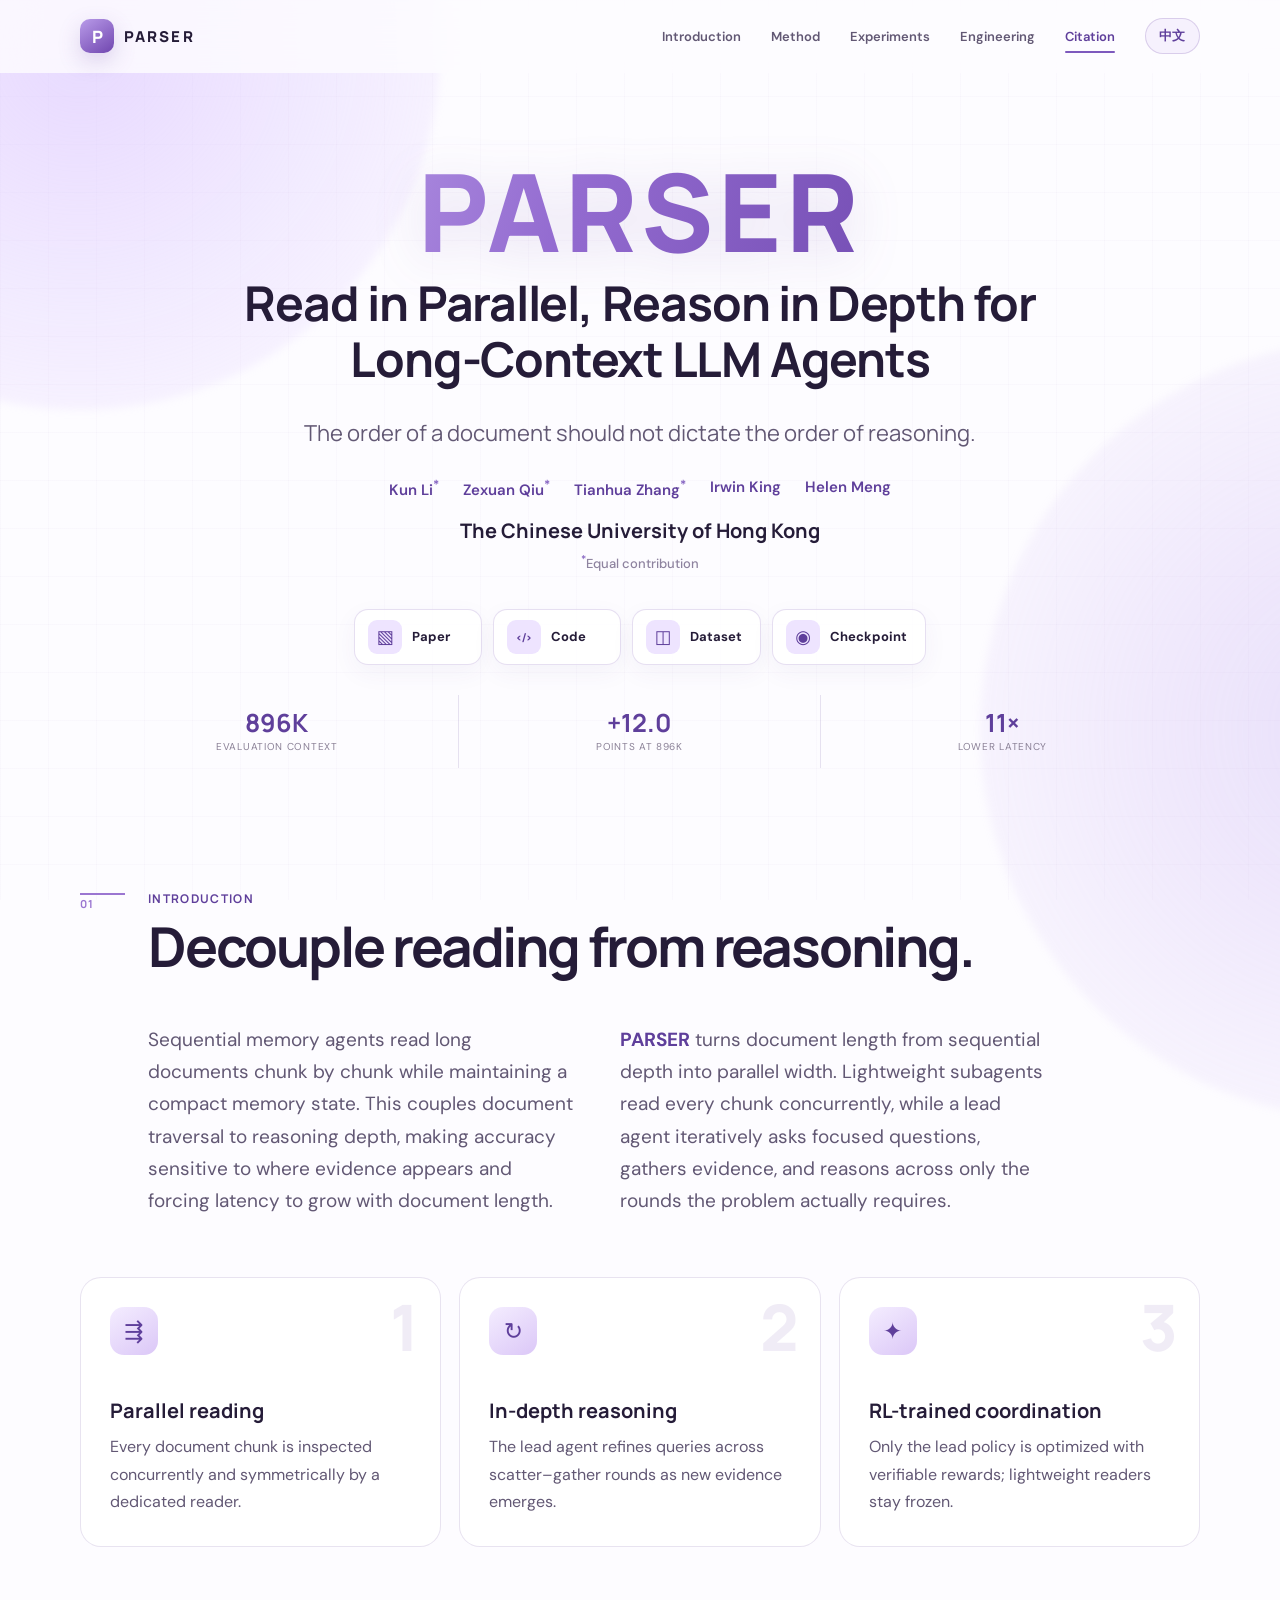
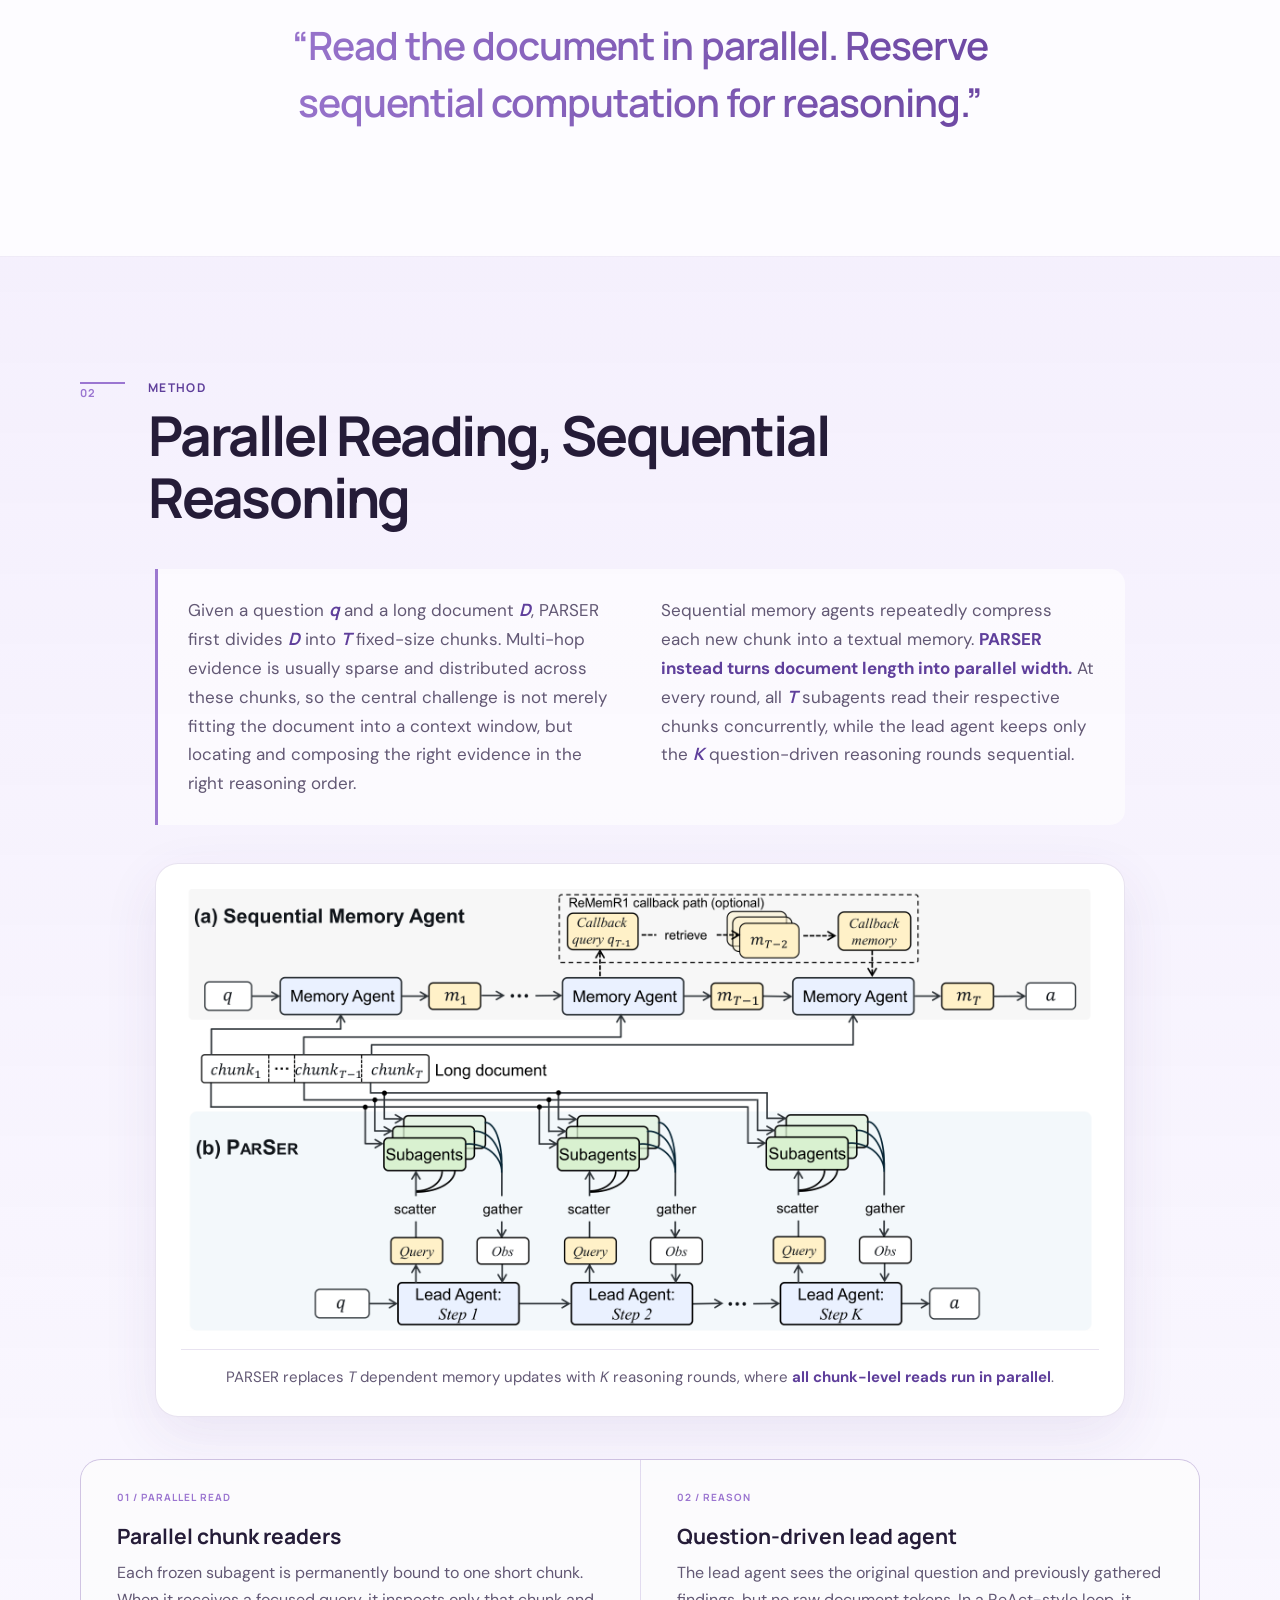
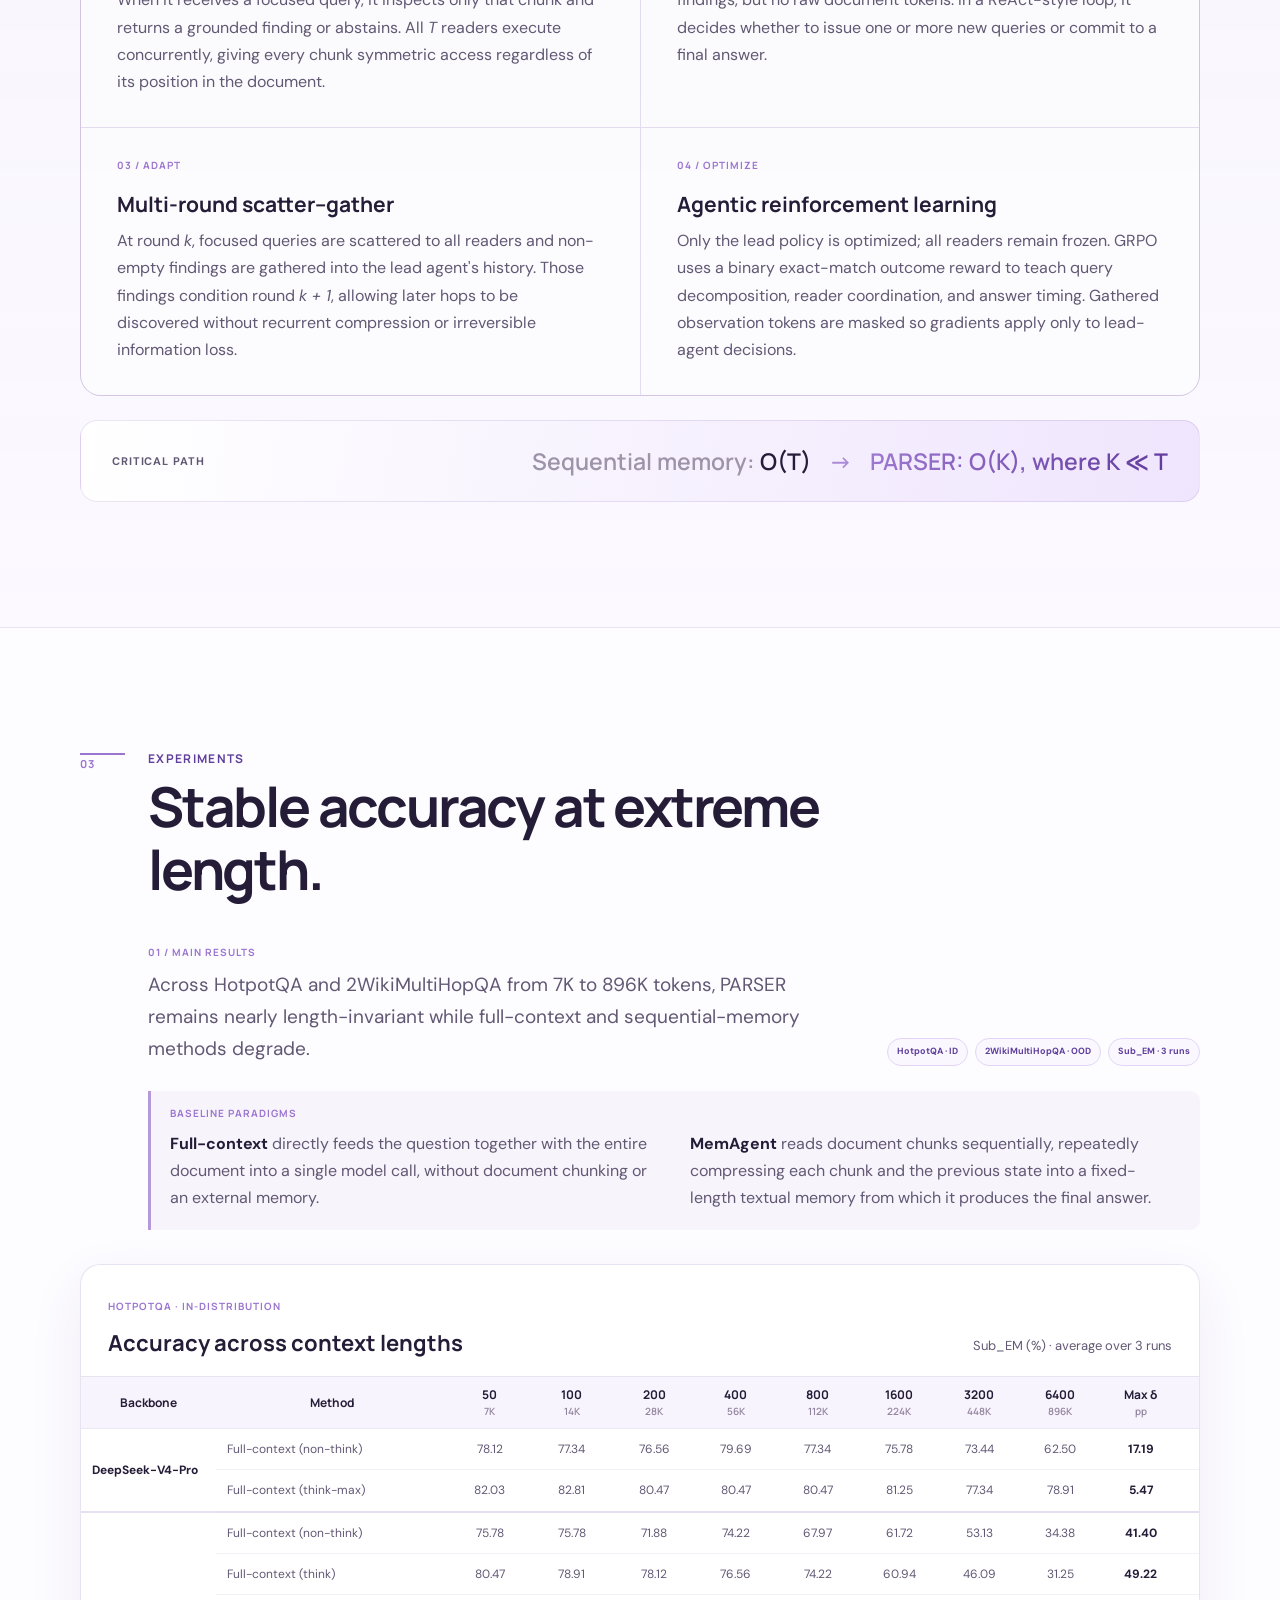
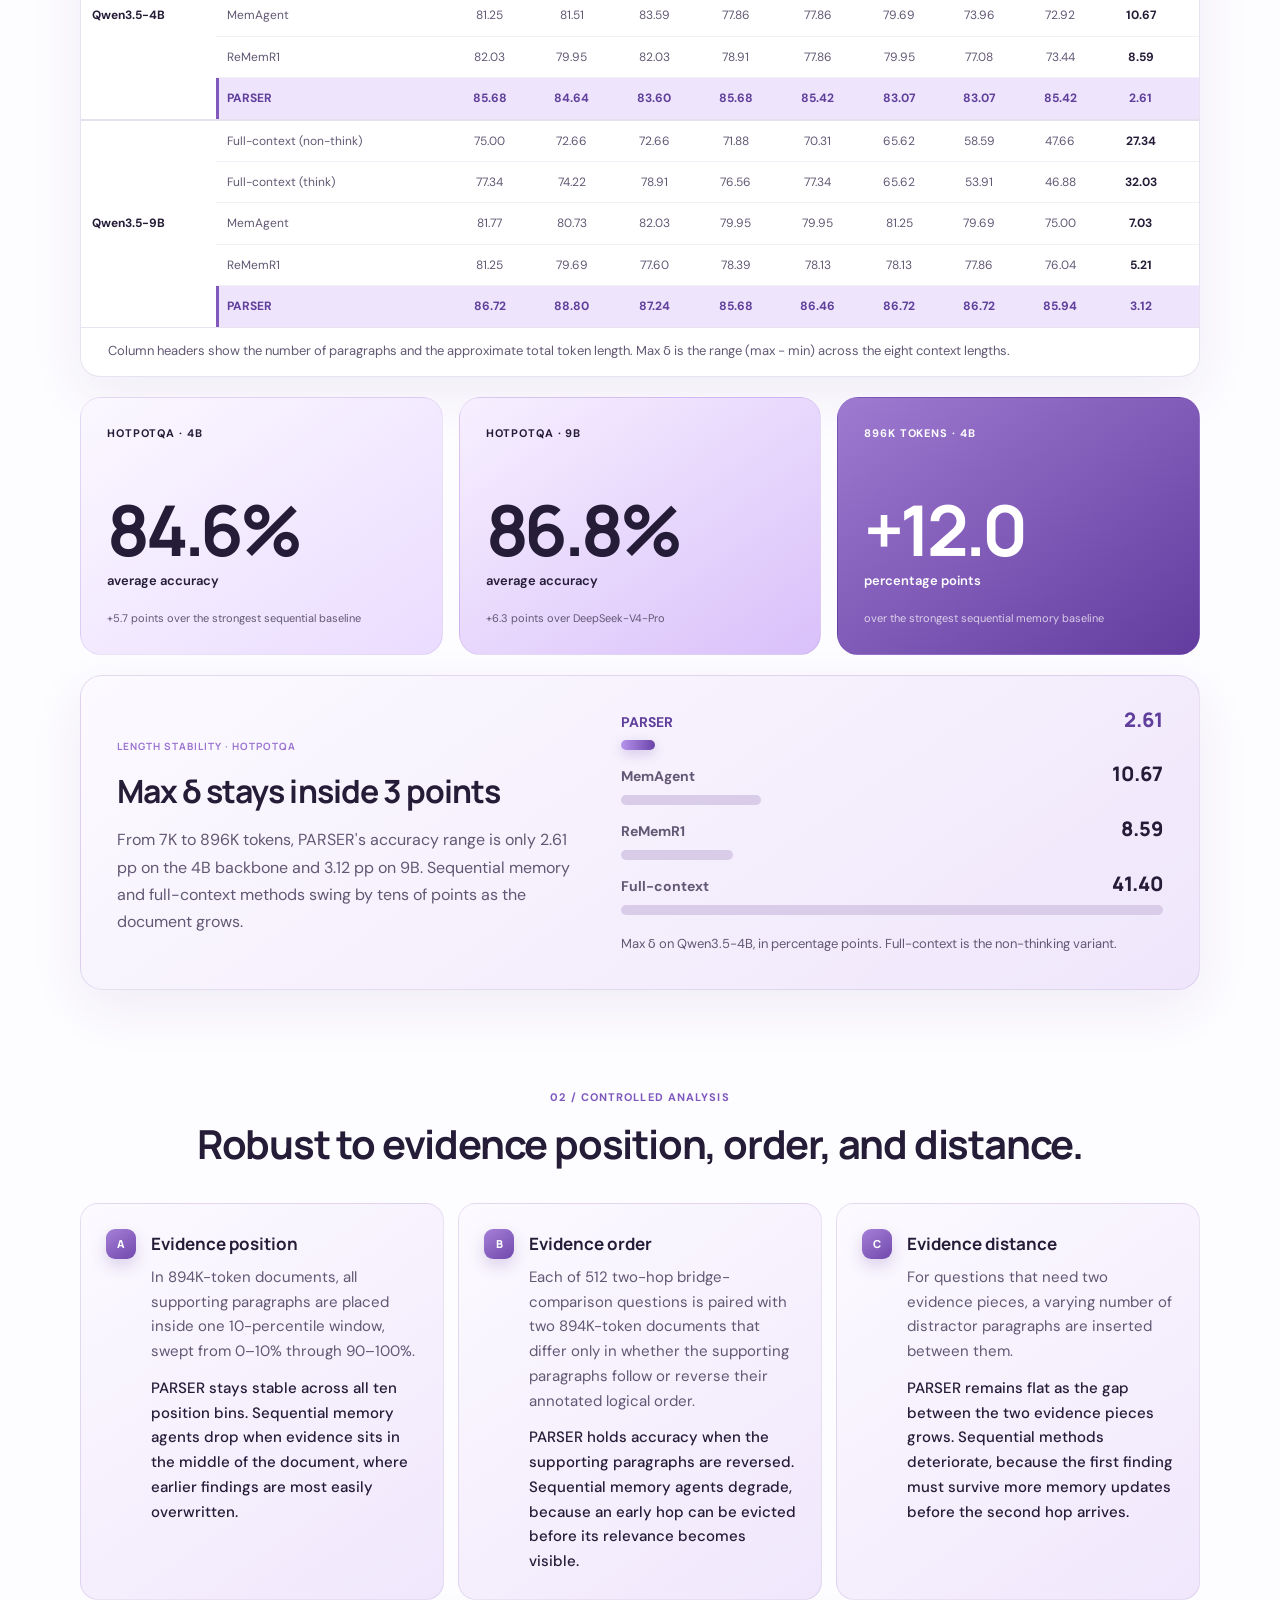
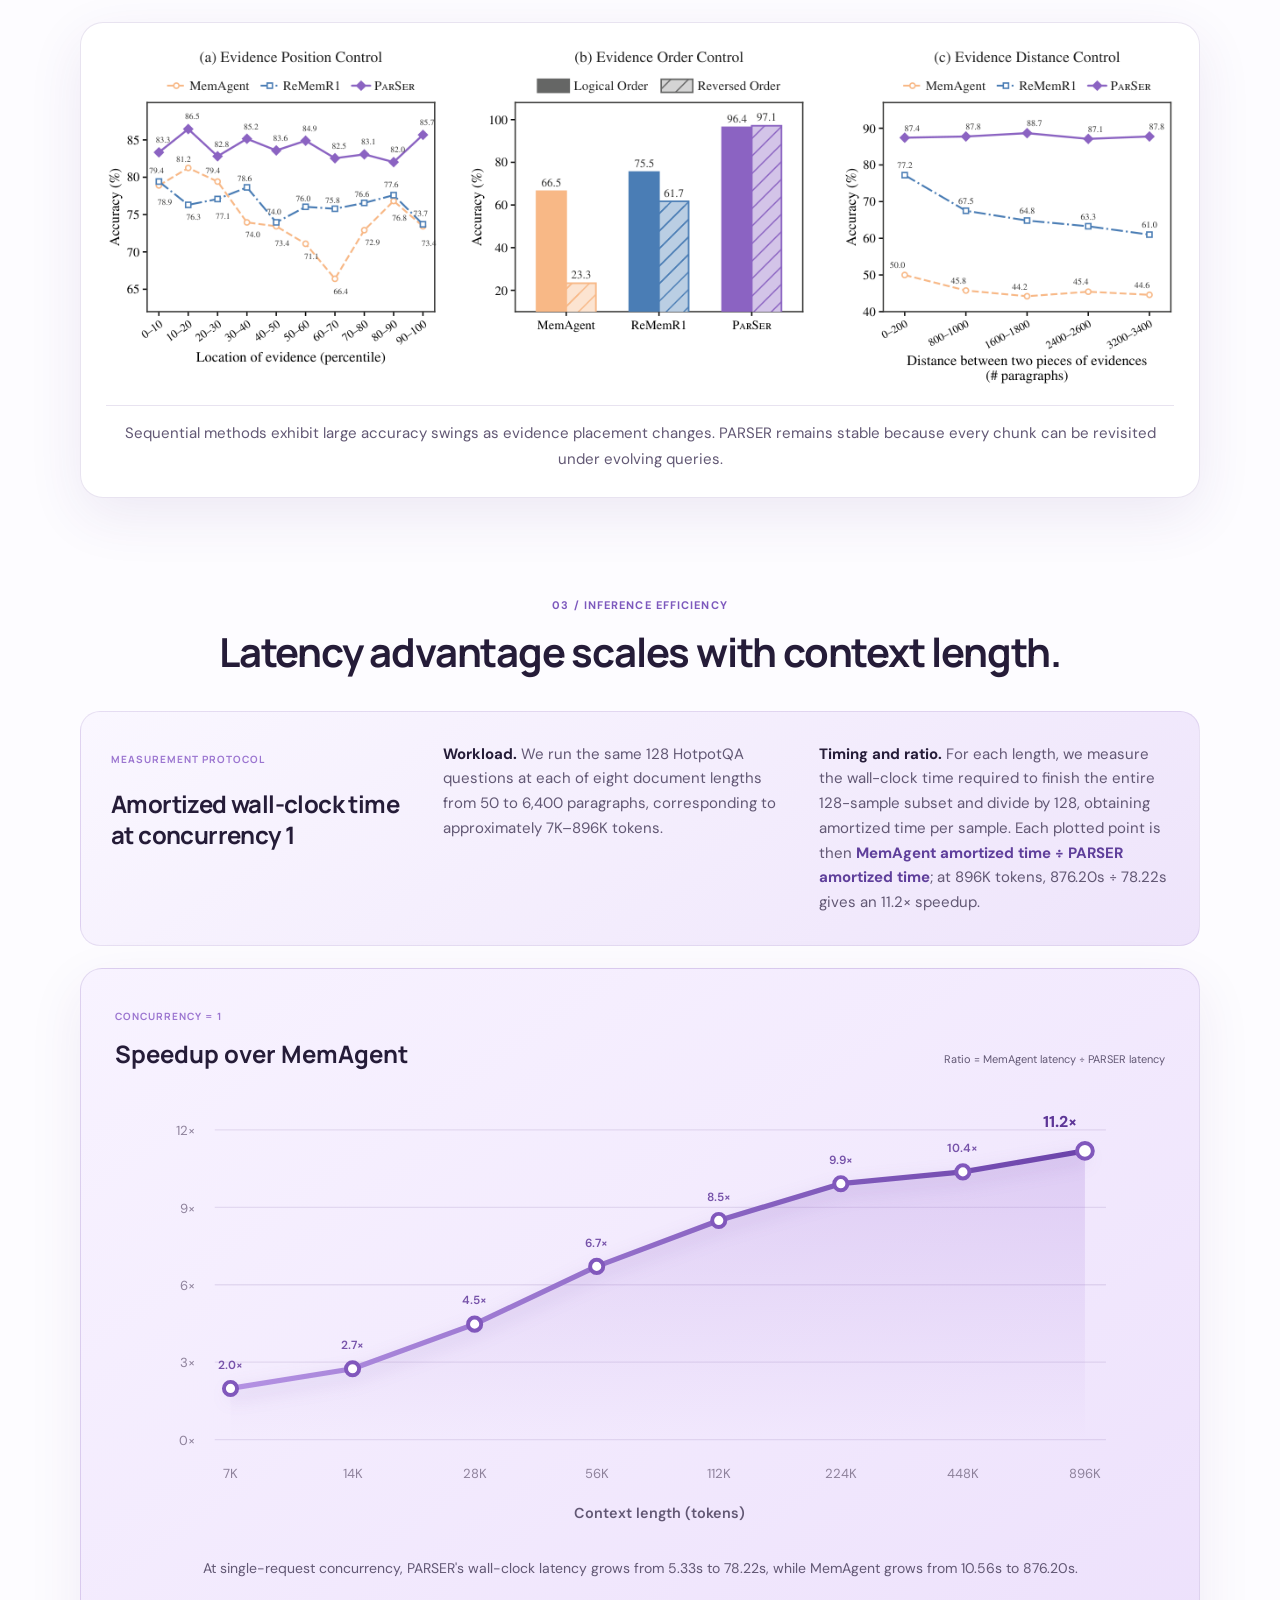
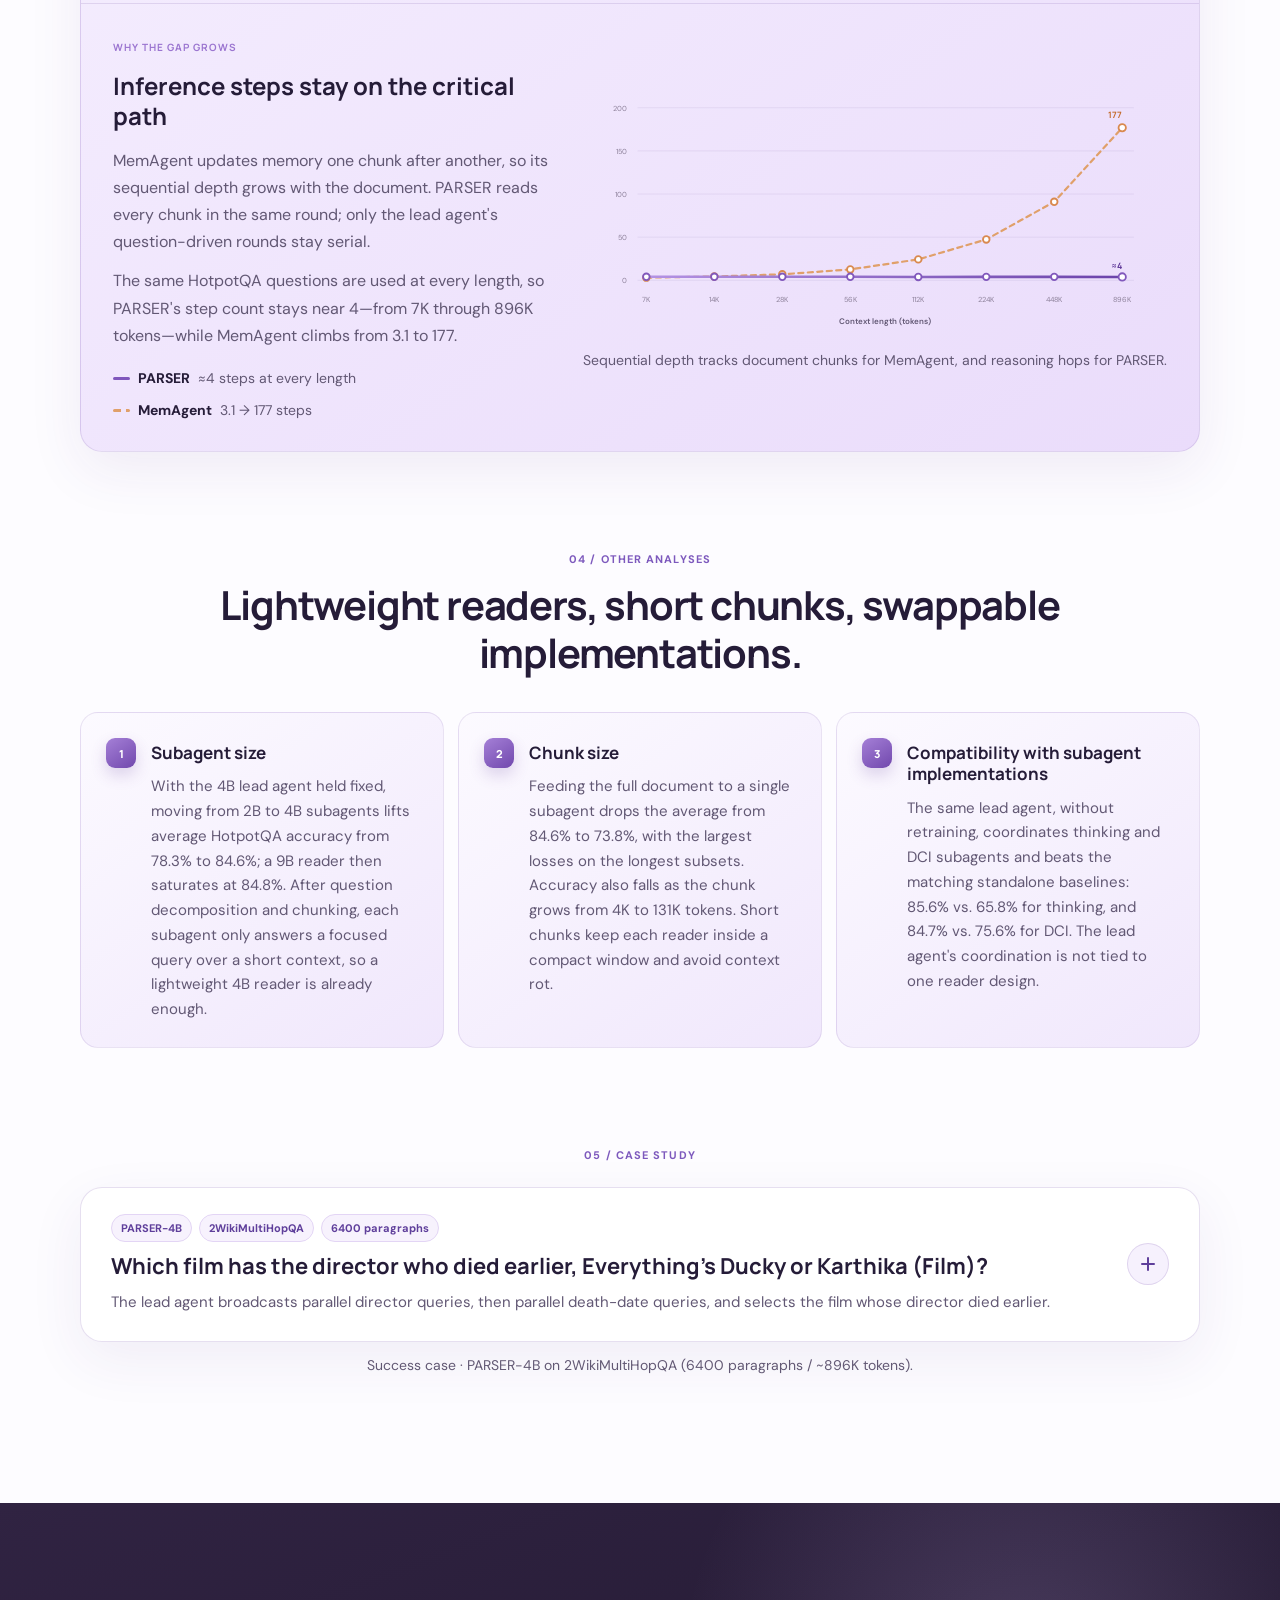
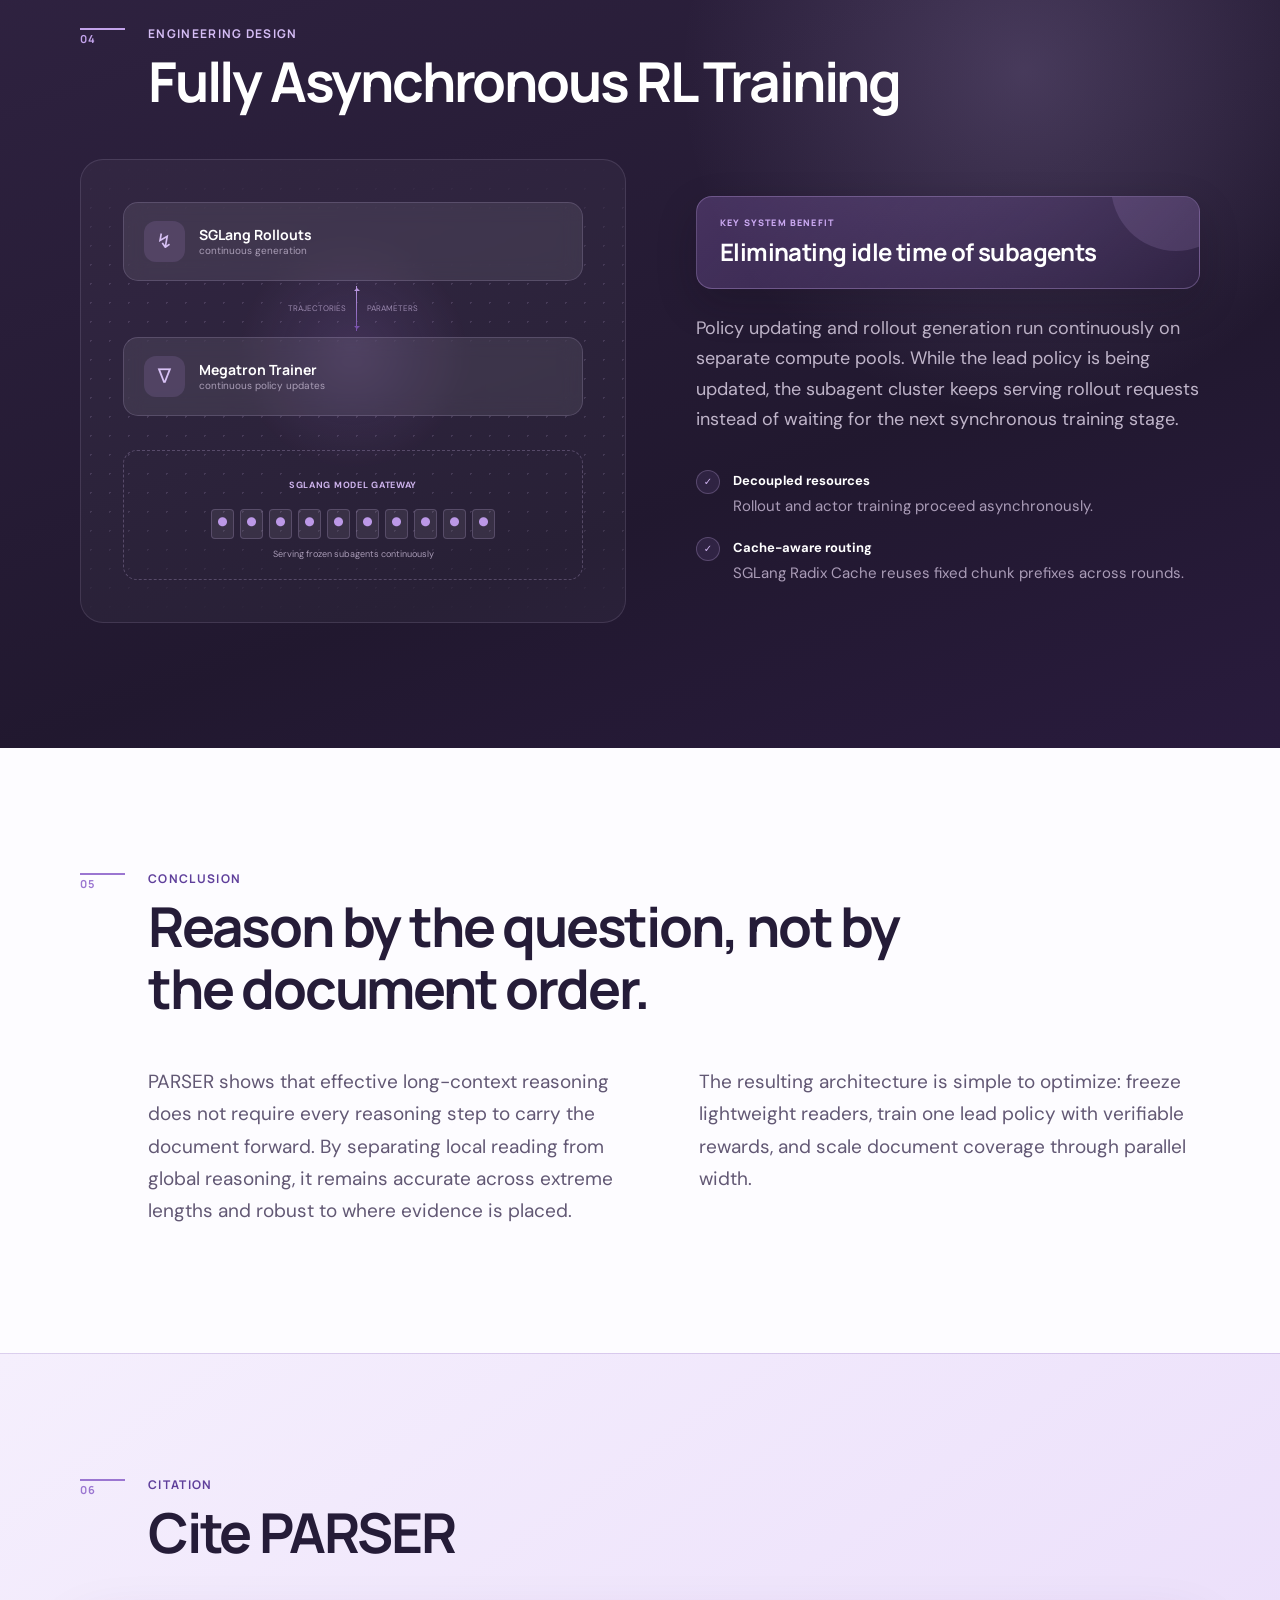
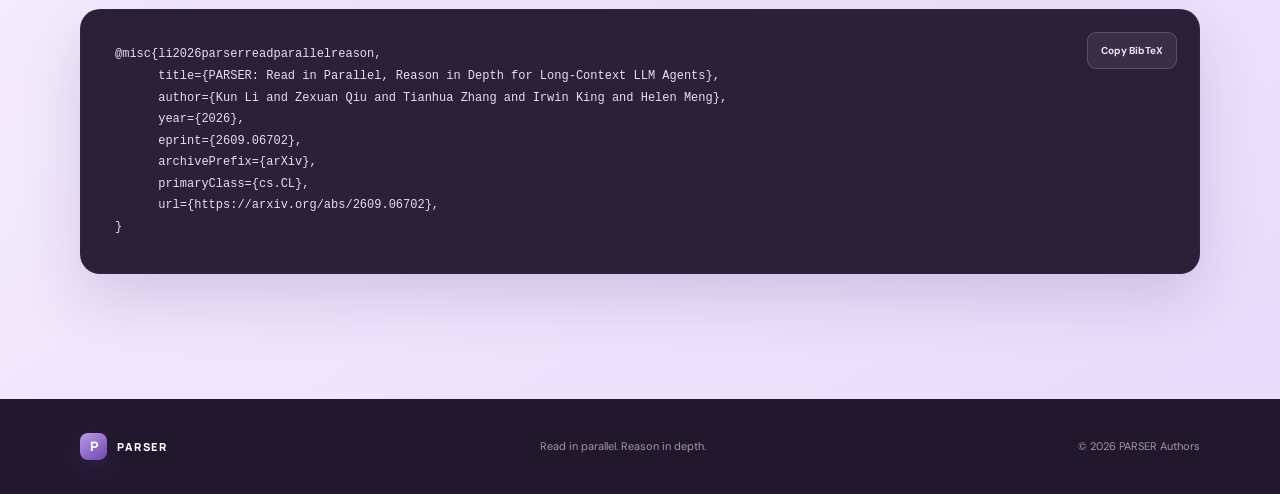
==== index.html @ c7c0368d "Keep method terms in English on the Chinese page and clarify lead-agent coordination. Co-authored-by" ====
<!doctype html>
<html lang="en">
  <head>
    <meta charset="UTF-8" />
    <meta name="viewport" content="width=device-width, initial-scale=1.0" />
    <meta
      name="description"
      content="PARSER: Read in Parallel, Reason in Depth for Long-Context LLM Agents."
    />
    <meta name="theme-color" content="#f3edff" />
    <title>PARSER — Long-Context LLM Agents</title>
    <link rel="alternate" hreflang="en" href="./index.html" />
    <link rel="alternate" hreflang="zh-CN" href="./zh.html" />
    <link rel="preconnect" href="https://fonts.googleapis.com" />
    <link rel="preconnect" href="https://fonts.gstatic.com" crossorigin />
    <link
      href="https://fonts.googleapis.com/css2?family=DM+Sans:wght@400;500;600;700&family=Manrope:wght@500;600;700;800&display=swap"
      rel="stylesheet"
    />
    <link rel="stylesheet" href="./styles.css" />
  </head>
  <body>
    <div class="ambient ambient-one" aria-hidden="true"></div>
    <div class="ambient ambient-two" aria-hidden="true"></div>

    <header class="site-header">
      <nav class="nav shell" aria-label="Primary navigation">
        <a class="brand" href="#top" aria-label="PARSER home">
          <span class="brand-mark">P</span>
          <span>PARSER</span>
        </a>
        <button class="menu-toggle" type="button" aria-expanded="false" aria-label="Toggle menu">
          <span></span><span></span>
        </button>
        <div class="nav-links">
          <a href="#introduction">Introduction</a>
          <a href="#method">Method</a>
          <a href="#experiments">Experiments</a>
          <a href="#engineering">Engineering</a>
          <a href="#citation">Citation</a>
          <a class="lang-switch" href="./zh.html" hreflang="zh-CN" lang="zh-CN">中文</a>
        </div>
      </nav>
    </header>

    <main id="top">
      <section class="hero shell">
        <h1 class="fade-in delay-1">
          <span class="parser-word">PARSER</span>
          <span class="title-rest">Read in Parallel, Reason in Depth for Long-Context LLM Agents</span>
        </h1>
        <p class="hero-thesis fade-in delay-2">
          The order of a document should not dictate the order of reasoning.
        </p>

        <div class="authors fade-in delay-2">
          <span>Kun Li<sup>*</sup></span>
          <span>Zexuan Qiu<sup>*</sup></span>
          <span>Tianhua Zhang<sup>*</sup></span>
          <span>Irwin King</span>
          <span>Helen Meng</span>
        </div>
        <p class="affiliation fade-in delay-2">
          <strong>The Chinese University of Hong Kong</strong>
          <span><sup>*</sup>Equal contribution</span>
        </p>

        <div class="resource-links fade-in delay-3">
          <a class="resource-button" href="https://arxiv.org/pdf/2609.06702" target="_blank" rel="noopener noreferrer">
            <span class="resource-icon" aria-hidden="true">▧</span>
            <span><strong>Paper</strong></span>
          </a>
          <a class="resource-button" href="https://github.com/cuhk-parser/PARSER" target="_blank" rel="noopener noreferrer">
            <span class="resource-icon code-icon" aria-hidden="true">&lt;/&gt;</span>
            <span><strong>Code</strong></span>
          </a>
          <a class="resource-button" href="https://huggingface.co/datasets/inNexus/parser_dataset" target="_blank" rel="noopener noreferrer">
            <span class="resource-icon" aria-hidden="true">◫</span>
            <span><strong>Dataset</strong></span>
          </a>
          <a class="resource-button" href="https://huggingface.co/inNexus/parser-qwen35-4b" target="_blank" rel="noopener noreferrer">
            <span class="resource-icon" aria-hidden="true">◉</span>
            <span><strong>Checkpoint</strong></span>
          </a>
        </div>

        <div class="hero-stats">
          <div><strong>896K</strong><span>evaluation context</span></div>
          <div><strong>+12.0</strong><span>points at 896K</span></div>
          <div><strong>11×</strong><span>lower latency</span></div>
        </div>
      </section>

      <section id="introduction" class="section shell">
        <div class="section-heading">
          <span class="section-number">01</span>
          <div>
            <p class="kicker">Introduction</p>
            <h2>Decouple reading from reasoning.</h2>
          </div>
        </div>

        <div class="intro-copy prose">
          <p>
            Sequential memory agents read long documents chunk by chunk while maintaining a compact
            memory state. This couples document traversal to reasoning depth, making accuracy
            sensitive to where evidence appears and forcing latency to grow with document length.
          </p>
          <p>
            <strong>PARSER</strong> turns document length from sequential depth into parallel width.
            Lightweight subagents read every chunk concurrently, while a lead agent iteratively
            asks focused questions, gathers evidence, and reasons across only the rounds the problem
            actually requires.
          </p>
        </div>

        <div class="breakthrough-grid">
          <article class="feature-card">
            <span class="feature-number">1</span>
            <div class="feature-symbol">⇶</div>
            <h3>Parallel reading</h3>
            <p>Every document chunk is inspected concurrently and symmetrically by a dedicated reader.</p>
          </article>
          <article class="feature-card">
            <span class="feature-number">2</span>
            <div class="feature-symbol">↻</div>
            <h3>In-depth reasoning</h3>
            <p>The lead agent refines queries across scatter–gather rounds as new evidence emerges.</p>
          </article>
          <article class="feature-card">
            <span class="feature-number">3</span>
            <div class="feature-symbol">✦</div>
            <h3>RL-trained coordination</h3>
            <p>Only the lead policy is optimized with verifiable rewards; lightweight readers stay frozen.</p>
          </article>
        </div>

        <blockquote>
          “Read the document in parallel. Reserve sequential computation for reasoning.”
        </blockquote>
      </section>

      <section id="method" class="section section-tint">
        <div class="shell">
          <div class="section-heading">
            <span class="section-number">02</span>
            <div>
              <p class="kicker">Method</p>
              <h2>Parallel Reading, Sequential Reasoning</h2>
            </div>
          </div>

          <div class="method-overview">
            <p>
              Given a question <em>q</em> and a long document <em>D</em>, PARSER first divides
              <em>D</em> into <em>T</em> fixed-size chunks. Multi-hop evidence is usually sparse and
              distributed across these chunks, so the central challenge is not merely fitting the
              document into a context window, but locating and composing the right evidence in the
              right reasoning order.
            </p>
            <p>
              Sequential memory agents repeatedly compress each new chunk into a textual memory.
              <strong>PARSER instead turns document length into parallel width.</strong> At every
              round, all <em>T</em> subagents read their respective chunks concurrently, while
              the lead agent keeps only the <em>K</em> question-driven reasoning rounds sequential.
            </p>
          </div>

          <figure class="paper-figure workflow-figure">
            <img
              src="./assets/workflow.png"
              alt="Comparison between sequential memory agents and PARSER's parallel reading workflow"
            />
            <figcaption>
              PARSER replaces <em>T</em> dependent memory updates with <em>K</em> reasoning rounds,
              where <strong>all chunk-level reads run in parallel</strong>.
            </figcaption>
          </figure>

          <div class="method-grid">
            <article>
              <div class="mini-label">01 / PARALLEL READ</div>
              <h3>Parallel chunk readers</h3>
              <p>
                Each frozen subagent is permanently bound to one short chunk. When it receives a
                focused query, it inspects only that chunk and returns a grounded finding or
                abstains. All <em>T</em> readers execute concurrently, giving every chunk symmetric
                access regardless of its position in the document.
              </p>
            </article>
            <article>
              <div class="mini-label">02 / REASON</div>
              <h3>Question-driven lead agent</h3>
              <p>
                The lead agent sees the original question and previously gathered findings, but no
                raw document tokens. In a ReAct-style loop, it decides whether to issue one or more
                new queries or commit to a final answer.
              </p>
            </article>
            <article>
              <div class="mini-label">03 / ADAPT</div>
              <h3>Multi-round scatter–gather</h3>
              <p>
                At round <em>k</em>, focused queries are scattered to all readers and non-empty
                findings are gathered into the lead agent's history. Those findings condition round
                <em>k + 1</em>, allowing later hops to be discovered without recurrent compression
                or irreversible information loss.
              </p>
            </article>
            <article>
              <div class="mini-label">04 / OPTIMIZE</div>
              <h3>Agentic reinforcement learning</h3>
              <p>
                Only the lead policy is optimized; all readers remain frozen. GRPO uses a binary
                exact-match outcome reward to teach query decomposition, reader coordination, and
                answer timing. Gathered observation tokens are masked so gradients apply only to
                lead-agent decisions.
              </p>
            </article>
          </div>

          <div class="equation-card">
            <span class="equation-label">Critical path</span>
            <div class="equation">
              <span class="muted">Sequential memory:</span> O(T)
              <span class="equation-divider">→</span>
              <span class="gradient-text">PARSER: O(K), where K ≪ T</span>
            </div>
          </div>
        </div>
      </section>

      <section id="experiments" class="section shell">
        <div class="section-heading">
          <span class="section-number">03</span>
          <div>
            <p class="kicker">Experiments</p>
            <h2>Stable accuracy at extreme length.</h2>
          </div>
        </div>

        <div class="result-lead">
          <p>
            <span class="mini-label experiment-index">01 / MAIN RESULTS</span>
            Across HotpotQA and 2WikiMultiHopQA from 7K to 896K tokens, PARSER remains nearly
            length-invariant while full-context and sequential-memory methods degrade.
          </p>
          <div class="dataset-tags">
            <span>HotpotQA · ID</span>
            <span>2WikiMultiHopQA · OOD</span>
            <span>Sub_EM · 3 runs</span>
          </div>
        </div>

        <div class="baseline-note">
          <span class="mini-label">BASELINE PARADIGMS</span>
          <div class="baseline-grid">
            <p>
              <strong>Full-context</strong> directly feeds the question together with the entire
              document into a single model call, without document chunking or an external memory.
            </p>
            <p>
              <strong>MemAgent</strong> reads document chunks sequentially, repeatedly compressing
              each chunk and the previous state into a fixed-length textual memory from which it
              produces the final answer.
            </p>
          </div>
        </div>

        <div class="results-table-card">
          <div class="results-table-heading">
            <div>
              <span class="mini-label">HOTPOTQA · IN-DISTRIBUTION</span>
              <h3>Accuracy across context lengths</h3>
            </div>
            <p>Sub_EM (%) · average over 3 runs</p>
          </div>
          <div class="results-table-scroll">
            <table>
              <thead>
                <tr>
                  <th scope="col">Backbone</th>
                  <th scope="col">Method</th>
                  <th scope="col"><span>50</span><small>7K</small></th>
                  <th scope="col"><span>100</span><small>14K</small></th>
                  <th scope="col"><span>200</span><small>28K</small></th>
                  <th scope="col"><span>400</span><small>56K</small></th>
                  <th scope="col"><span>800</span><small>112K</small></th>
                  <th scope="col"><span>1600</span><small>224K</small></th>
                  <th scope="col"><span>3200</span><small>448K</small></th>
                  <th scope="col"><span>6400</span><small>896K</small></th>
                  <th scope="col" class="delta-col">Max δ<small>pp</small></th>
                  <th scope="col">Avg.</th>
                </tr>
              </thead>
              <tbody>
                <tr>
                  <th scope="rowgroup" rowspan="2">DeepSeek-V4-Pro</th>
                  <td>Full-context (non-think)</td>
                  <td>78.12</td><td>77.34</td><td>76.56</td><td>79.69</td>
                  <td>77.34</td><td>75.78</td><td>73.44</td><td>62.50</td>
                  <td class="delta-col">17.19</td><td>75.10</td>
                </tr>
                <tr>
                  <td>Full-context (think-max)</td>
                  <td>82.03</td><td>82.81</td><td>80.47</td><td>80.47</td>
                  <td>80.47</td><td>81.25</td><td>77.34</td><td>78.91</td>
                  <td class="delta-col">5.47</td><td>80.47</td>
                </tr>
                <tr class="group-start">
                  <th scope="rowgroup" rowspan="5">Qwen3.5-4B</th>
                  <td>Full-context (non-think)</td>
                  <td>75.78</td><td>75.78</td><td>71.88</td><td>74.22</td>
                  <td>67.97</td><td>61.72</td><td>53.13</td><td>34.38</td>
                  <td class="delta-col">41.40</td><td>64.36</td>
                </tr>
                <tr>
                  <td>Full-context (think)</td>
                  <td>80.47</td><td>78.91</td><td>78.12</td><td>76.56</td>
                  <td>74.22</td><td>60.94</td><td>46.09</td><td>31.25</td>
                  <td class="delta-col">49.22</td><td>65.82</td>
                </tr>
                <tr>
                  <td>MemAgent</td>
                  <td>81.25</td><td>81.51</td><td>83.59</td><td>77.86</td>
                  <td>77.86</td><td>79.69</td><td>73.96</td><td>72.92</td>
                  <td class="delta-col">10.67</td><td>78.58</td>
                </tr>
                <tr>
                  <td>ReMemR1</td>
                  <td>82.03</td><td>79.95</td><td>82.03</td><td>78.91</td>
                  <td>77.86</td><td>79.95</td><td>77.08</td><td>73.44</td>
                  <td class="delta-col">8.59</td><td>78.91</td>
                </tr>
                <tr class="parser-row">
                  <td><strong>PARSER</strong></td>
                  <td><strong>85.68</strong></td><td><strong>84.64</strong></td>
                  <td><strong>83.60</strong></td><td><strong>85.68</strong></td>
                  <td><strong>85.42</strong></td><td><strong>83.07</strong></td>
                  <td><strong>83.07</strong></td><td><strong>85.42</strong></td>
                  <td class="delta-col"><strong>2.61</strong></td>
                  <td><strong>84.57</strong></td>
                </tr>
                <tr class="group-start">
                  <th scope="rowgroup" rowspan="5">Qwen3.5-9B</th>
                  <td>Full-context (non-think)</td>
                  <td>75.00</td><td>72.66</td><td>72.66</td><td>71.88</td>
                  <td>70.31</td><td>65.62</td><td>58.59</td><td>47.66</td>
                  <td class="delta-col">27.34</td><td>66.80</td>
                </tr>
                <tr>
                  <td>Full-context (think)</td>
                  <td>77.34</td><td>74.22</td><td>78.91</td><td>76.56</td>
                  <td>77.34</td><td>65.62</td><td>53.91</td><td>46.88</td>
                  <td class="delta-col">32.03</td><td>68.85</td>
                </tr>
                <tr>
                  <td>MemAgent</td>
                  <td>81.77</td><td>80.73</td><td>82.03</td><td>79.95</td>
                  <td>79.95</td><td>81.25</td><td>79.69</td><td>75.00</td>
                  <td class="delta-col">7.03</td><td>80.05</td>
                </tr>
                <tr>
                  <td>ReMemR1</td>
                  <td>81.25</td><td>79.69</td><td>77.60</td><td>78.39</td>
                  <td>78.13</td><td>78.13</td><td>77.86</td><td>76.04</td>
                  <td class="delta-col">5.21</td><td>78.39</td>
                </tr>
                <tr class="parser-row">
                  <td><strong>PARSER</strong></td>
                  <td><strong>86.72</strong></td><td><strong>88.80</strong></td>
                  <td><strong>87.24</strong></td><td><strong>85.68</strong></td>
                  <td><strong>86.46</strong></td><td><strong>86.72</strong></td>
                  <td><strong>86.72</strong></td><td><strong>85.94</strong></td>
                  <td class="delta-col"><strong>3.12</strong></td>
                  <td><strong>86.79</strong></td>
                </tr>
              </tbody>
            </table>
          </div>
          <p class="results-table-note">
            Column headers show the number of paragraphs and the approximate total token length.
            Max δ is the range (max − min) across the eight context lengths.
          </p>
        </div>

        <div class="results-grid">
          <article class="result-card lavender">
            <p>HotpotQA · 4B</p>
            <strong>84.6%</strong>
            <span>average accuracy</span>
            <small>+5.7 points over the strongest sequential baseline</small>
          </article>
          <article class="result-card lilac">
            <p>HotpotQA · 9B</p>
            <strong>86.8%</strong>
            <span>average accuracy</span>
            <small>+6.3 points over DeepSeek-V4-Pro</small>
          </article>
          <article class="result-card violet">
            <p>896K tokens · 4B</p>
            <strong>+12.0</strong>
            <span>percentage points</span>
            <small>over the strongest sequential memory baseline</small>
          </article>
        </div>

        <div class="delta-showcase">
          <div class="delta-showcase-copy">
            <span class="mini-label">LENGTH STABILITY · HOTPOTQA</span>
            <h3>Max δ stays inside 3 points</h3>
            <p>
              From 7K to 896K tokens, PARSER's accuracy range is only 2.61 pp on the 4B backbone
              and 3.12 pp on 9B. Sequential memory and full-context methods swing by tens of
              points as the document grows.
            </p>
          </div>
          <div class="delta-bars" role="img" aria-label="Maximum accuracy fluctuation by method on Qwen3.5-4B">
            <div class="delta-bar parser-delta">
              <div class="delta-bar-meta">
                <b>PARSER</b>
                <strong>2.61</strong>
              </div>
              <span style="width: 6.3%"></span>
            </div>
            <div class="delta-bar">
              <div class="delta-bar-meta">
                <b>MemAgent</b>
                <strong>10.67</strong>
              </div>
              <span style="width: 25.8%"></span>
            </div>
            <div class="delta-bar">
              <div class="delta-bar-meta">
                <b>ReMemR1</b>
                <strong>8.59</strong>
              </div>
              <span style="width: 20.7%"></span>
            </div>
            <div class="delta-bar">
              <div class="delta-bar-meta">
                <b>Full-context</b>
                <strong>41.40</strong>
              </div>
              <span style="width: 100%"></span>
            </div>
            <p>Max δ on Qwen3.5-4B, in percentage points. Full-context is the non-thinking variant.</p>
          </div>
        </div>

        <div class="subsection-heading">
          <span>02 / Controlled analysis</span>
          <h3>Robust to evidence position, order, and distance.</h3>
        </div>
        <div class="analysis-setup-grid">
          <article>
            <span class="analysis-index">A</span>
            <div>
              <h4>Evidence position</h4>
              <p>
                In 894K-token documents, all supporting paragraphs are placed inside one
                10-percentile window, swept from 0–10% through 90–100%.
              </p>
              <p class="analysis-takeaway">
                PARSER stays stable across all ten position bins. Sequential memory agents drop
                when evidence sits in the middle of the document, where earlier findings are most
                easily overwritten.
              </p>
            </div>
          </article>
          <article>
            <span class="analysis-index">B</span>
            <div>
              <h4>Evidence order</h4>
              <p>
                Each of 512 two-hop bridge-comparison questions is paired with two 894K-token
                documents that differ only in whether the supporting paragraphs follow or reverse
                their annotated logical order.
              </p>
              <p class="analysis-takeaway">
                PARSER holds accuracy when the supporting paragraphs are reversed. Sequential
                memory agents degrade, because an early hop can be evicted before its relevance
                becomes visible.
              </p>
            </div>
          </article>
          <article>
            <span class="analysis-index">C</span>
            <div>
              <h4>Evidence distance</h4>
              <p>
                For questions that need two evidence pieces, a varying number of distractor paragraphs are inserted between them.
              </p>
              <p class="analysis-takeaway">
                PARSER remains flat as the gap between the two evidence pieces grows. Sequential
                methods deteriorate, because the first finding must survive more memory updates
                before the second hop arrives.
              </p>
            </div>
          </article>
        </div>
        <figure class="paper-figure">
          <img
            src="./assets/evidence-controls.png"
            alt="PARSER robustness under controlled evidence position, order, and distance"
          />
          <figcaption>
            Sequential methods exhibit large accuracy swings as evidence placement changes. PARSER
            remains stable because every chunk can be revisited under evolving queries.
          </figcaption>
        </figure>

        <div class="subsection-heading">
          <span>03 / Inference efficiency</span>
          <h3>Latency advantage scales with context length.</h3>
        </div>
        <div class="latency-protocol">
          <div class="latency-protocol-lead">
            <span class="mini-label">MEASUREMENT PROTOCOL</span>
            <h4>Amortized wall-clock time at concurrency 1</h4>
          </div>
          <div class="latency-protocol-details">
            <p>
              <strong>Workload.</strong> We run the same 128 HotpotQA questions at each of eight
              document lengths from 50 to 6,400 paragraphs, corresponding to approximately
              7K–896K tokens.
            </p>
            <p>
              <strong>Timing and ratio.</strong> For each length, we measure the wall-clock time
              required to finish the entire 128-sample subset and divide by 128, obtaining
              amortized time per sample. Each plotted point is
              then <em>MemAgent amortized time ÷ PARSER amortized time</em>; at 896K tokens,
              876.20s ÷ 78.22s gives an 11.2× speedup.
            </p>
          </div>
        </div>

        <div class="latency-pair-card">
          <figure class="speedup-chart-card">
            <div class="speedup-chart-header">
              <div>
                <span class="mini-label">CONCURRENCY = 1</span>
                <h4>Speedup over MemAgent</h4>
              </div>
              <p>Ratio = MemAgent latency ÷ PARSER latency</p>
            </div>
            <svg
              class="speedup-chart"
              viewBox="0 0 800 350"
              role="img"
              aria-labelledby="speedup-title speedup-desc"
            >
              <title id="speedup-title">PARSER latency speedup over MemAgent by context length</title>
              <desc id="speedup-desc">
                The speedup increases from 2.0 times at 7K tokens to 11.2 times at 896K tokens.
              </desc>
              <defs>
                <linearGradient id="speedup-line" x1="0" x2="1">
                  <stop offset="0%" stop-color="#b492e3" />
                  <stop offset="100%" stop-color="#6b43aa" />
                </linearGradient>
                <linearGradient id="speedup-area" x1="0" y1="0" x2="0" y2="1">
                  <stop offset="0%" stop-color="#a67bda" stop-opacity="0.26" />
                  <stop offset="100%" stop-color="#a67bda" stop-opacity="0" />
                </linearGradient>
              </defs>

              <g class="speedup-grid">
                <line x1="76" y1="38" x2="755" y2="38" />
                <line x1="76" y1="97" x2="755" y2="97" />
                <line x1="76" y1="156" x2="755" y2="156" />
                <line x1="76" y1="215" x2="755" y2="215" />
                <line x1="76" y1="274" x2="755" y2="274" />
              </g>
              <g class="speedup-y-labels">
                <text x="61" y="42">12×</text>
                <text x="61" y="101">9×</text>
                <text x="61" y="160">6×</text>
                <text x="61" y="219">3×</text>
                <text x="61" y="278">0×</text>
              </g>
              <path
                class="speedup-area"
                d="M88 235 L181 220 L274 186 L367 142 L460 107 L553 79 L646 70 L739 54 L739 274 L88 274 Z"
              />
              <path
                class="speedup-line"
                d="M88 235 L181 220 L274 186 L367 142 L460 107 L553 79 L646 70 L739 54"
              />
              <g class="speedup-points">
                <circle cx="88" cy="235" r="5" />
                <circle cx="181" cy="220" r="5" />
                <circle cx="274" cy="186" r="5" />
                <circle cx="367" cy="142" r="5" />
                <circle cx="460" cy="107" r="5" />
                <circle cx="553" cy="79" r="5" />
                <circle cx="646" cy="70" r="5" />
                <circle cx="739" cy="54" r="6" />
              </g>
              <g class="speedup-values">
                <text x="88" y="220">2.0×</text>
                <text x="181" y="205">2.7×</text>
                <text x="274" y="171">4.5×</text>
                <text x="367" y="127">6.7×</text>
                <text x="460" y="92">8.5×</text>
                <text x="553" y="64">9.9×</text>
                <text x="646" y="55">10.4×</text>
                <text class="last-value" x="733" y="36">11.2×</text>
              </g>
              <g class="speedup-x-labels">
                <text x="88" y="303">7K</text>
                <text x="181" y="303">14K</text>
                <text x="274" y="303">28K</text>
                <text x="367" y="303">56K</text>
                <text x="460" y="303">112K</text>
                <text x="553" y="303">224K</text>
                <text x="646" y="303">448K</text>
                <text x="739" y="303">896K</text>
                <text class="axis-title" x="415" y="334">Context length (tokens)</text>
              </g>
            </svg>
            <figcaption>
              At single-request concurrency, PARSER's wall-clock latency grows from 5.33s to 78.22s,
              while MemAgent grows from 10.56s to 876.20s.
            </figcaption>
          </figure>

          <div class="step-reason">
            <div class="step-reason-copy">
              <span class="mini-label">WHY THE GAP GROWS</span>
              <h4>Inference steps stay on the critical path</h4>
              <p>
                MemAgent updates memory one chunk after another, so its sequential depth grows with
                the document. PARSER reads every chunk in the same round; only the lead agent's
                question-driven rounds stay serial.
              </p>
              <p>
                The same HotpotQA questions are used at every length, so PARSER's step count stays
                near 4—from 7K through 896K tokens—while MemAgent climbs from 3.1 to 177.
              </p>
              <div class="step-legend">
                <span><i class="parser-key"></i><b>PARSER</b> ≈4 steps at every length</span>
                <span><i class="memagent-step-key"></i><b>MemAgent</b> 3.1 → 177 steps</span>
              </div>
            </div>
            <figure class="step-chart-card">
              <svg
                class="step-chart"
                viewBox="0 0 800 350"
                role="img"
                aria-labelledby="step-title step-desc"
              >
                <title id="step-title">Inference step counts of MemAgent and PARSER by context length</title>
                <desc id="step-desc">
                  MemAgent steps grow from 3.1 at 7K tokens to 177 at 896K tokens.
                  PARSER stays near 4 steps at every length.
                </desc>
                <defs>
                  <linearGradient id="step-parser-line" x1="0" x2="1">
                    <stop offset="0%" stop-color="#b492e3" />
                    <stop offset="100%" stop-color="#6b43aa" />
                  </linearGradient>
                </defs>
                <g class="speedup-grid">
                  <line x1="76" y1="38" x2="755" y2="38" />
                  <line x1="76" y1="97" x2="755" y2="97" />
                  <line x1="76" y1="156" x2="755" y2="156" />
                  <line x1="76" y1="215" x2="755" y2="215" />
                  <line x1="76" y1="274" x2="755" y2="274" />
                </g>
                <g class="speedup-y-labels">
                  <text x="61" y="42">200</text>
                  <text x="61" y="101">150</text>
                  <text x="61" y="160">100</text>
                  <text x="61" y="219">50</text>
                  <text x="61" y="278">0</text>
                </g>
                <path
                  class="step-line memagent"
                  d="M88 270.4 L181 268.8 L274 265.8 L367 259.1 L460 245.4 L553 218.1 L646 166.6 L739 65.3"
                />
                <path
                  class="step-line parser"
                  d="M88 269.2 L181 269.2 L274 269.2 L367 269.2 L460 269.4 L553 269.3 L646 269.3 L739 269.4"
                />
                <g class="step-points memagent-points">
                  <circle cx="88" cy="270.4" r="4.5" />
                  <circle cx="181" cy="268.8" r="4.5" />
                  <circle cx="274" cy="265.8" r="4.5" />
                  <circle cx="367" cy="259.1" r="4.5" />
                  <circle cx="460" cy="245.4" r="4.5" />
                  <circle cx="553" cy="218.1" r="4.5" />
                  <circle cx="646" cy="166.6" r="4.5" />
                  <circle cx="739" cy="65.3" r="5" />
                </g>
                <g class="step-points parser-points">
                  <circle cx="88" cy="269.2" r="4.5" />
                  <circle cx="181" cy="269.2" r="4.5" />
                  <circle cx="274" cy="269.2" r="4.5" />
                  <circle cx="367" cy="269.2" r="4.5" />
                  <circle cx="460" cy="269.4" r="4.5" />
                  <circle cx="553" cy="269.3" r="4.5" />
                  <circle cx="646" cy="269.3" r="4.5" />
                  <circle cx="739" cy="269.4" r="5" />
                </g>
                <g class="step-values">
                  <text class="mem-value" x="739" y="52">177</text>
                  <text class="parser-value" x="739" y="258">≈4</text>
                </g>
                <g class="speedup-x-labels">
                  <text x="88" y="303">7K</text>
                  <text x="181" y="303">14K</text>
                  <text x="274" y="303">28K</text>
                  <text x="367" y="303">56K</text>
                  <text x="460" y="303">112K</text>
                  <text x="553" y="303">224K</text>
                  <text x="646" y="303">448K</text>
                  <text x="739" y="303">896K</text>
                  <text class="axis-title" x="415" y="334">Context length (tokens)</text>
                </g>
              </svg>
              <figcaption>
                Sequential depth tracks document chunks for MemAgent, and reasoning hops for PARSER.
              </figcaption>
            </figure>
          </div>
        </div>

        <div class="subsection-heading">
          <span>04 / Other analyses</span>
          <h3>Lightweight readers, short chunks, swappable implementations.</h3>
        </div>
        <div class="analysis-setup-grid other-analyses-grid">
          <article>
            <span class="analysis-index">1</span>
            <div>
              <h4>Subagent size</h4>
              <p>
                With the 4B lead agent held fixed, moving from 2B to 4B subagents lifts average
                HotpotQA accuracy from 78.3% to 84.6%; a 9B reader then saturates at 84.8%. After
                question decomposition and chunking, each subagent only answers a focused query
                over a short context, so a lightweight 4B reader is already enough.
              </p>
            </div>
          </article>
          <article>
            <span class="analysis-index">2</span>
            <div>
              <h4>Chunk size</h4>
              <p>
                Feeding the full document to a single subagent drops the average from 84.6% to
                73.8%, with the largest losses on the longest subsets. Accuracy also falls as the
                chunk grows from 4K to 131K tokens. Short chunks keep each reader inside a
                compact window and avoid context rot.
              </p>
            </div>
          </article>
          <article>
            <span class="analysis-index">3</span>
            <div>
              <h4>Compatibility with subagent implementations</h4>
              <p>
                The same lead agent, without retraining, coordinates thinking and DCI subagents
                and beats the matching standalone baselines: 85.6% vs. 65.8% for thinking, and
                84.7% vs. 75.6% for DCI. The lead agent's coordination is not tied to one reader design.
              </p>
            </div>
          </article>
        </div>

        <div class="subsection-heading">
          <span>05 / Case study</span>
        </div>
        <details class="case-panel">
          <summary>
            <div class="case-summary-copy">
              <div class="case-tags">
                <span>PARSER-4B</span>
                <span>2WikiMultiHopQA</span>
                <span>6400 paragraphs</span>
              </div>
              <h4>
                Which film has the director who died earlier, Everything's Ducky or Karthika
                (Film)?
              </h4>
              <p>
                The lead agent broadcasts parallel director queries, then parallel death-date
                queries, and selects the film whose director died earlier.
              </p>
            </div>
            <span class="case-toggle" aria-hidden="true"></span>
          </summary>

          <div class="case-trace">
            <article class="case-step">
              <header>
                <span>Question</span>
                <small>User</small>
              </header>
              <p class="case-question">
                Which film has the director who died earlier, Everything's Ducky or Karthika
                (Film)?
              </p>
            </article>

            <article class="case-step">
              <header>
                <span>Step 1</span>
                <small>Find both directors</small>
              </header>
              <div class="case-think">
                <code>&lt;think&gt;</code>
                <p>
                  This is a multi-hop question that requires information about two films:
                  “Everything's Ducky” and “Karthika”. I need to find who directed each film,
                  then determine which director died earlier. Let me start by querying the
                  agents for the directors.
                </p>
                <code>&lt;/think&gt;</code>
              </div>
              <div class="case-io">
                <div class="case-chip green">
                  <b>query_agents</b>
                  <span>Everything's Ducky film director</span>
                </div>
                <div class="case-chip purple">
                  <b>query_agents</b>
                  <span>Karthika film director</span>
                </div>
              </div>
              <p class="case-obs-label">Observations</p>
              <div class="case-io">
                <div class="case-obs green">
                  <small>agent_15</small>
                  <p>Everything's Ducky is a 1961 comedy film directed by Don Taylor</p>
                  <strong>Don Taylor</strong>
                </div>
                <div class="case-obs purple">
                  <small>agent_121</small>
                  <p>Karthika is a 1968 Indian Malayalam film, directed by M. Krishnan Nair</p>
                  <strong>M. Krishnan Nair</strong>
                </div>
              </div>
            </article>

            <article class="case-step">
              <header>
                <span>Step 2</span>
                <small>Compare death dates</small>
              </header>
              <div class="case-think">
                <code>&lt;think&gt;</code>
                <p>
                  “Everything's Ducky” is directed by Don Taylor; “Karthika (Film)” is directed
                  by M. Krishnan Nair. Now I need to find which of these two directors died
                  earlier.
                </p>
                <code>&lt;/think&gt;</code>
              </div>
              <div class="case-io">
                <div class="case-chip green">
                  <b>query_agents</b>
                  <span>Don Taylor director death date</span>
                </div>
                <div class="case-chip purple">
                  <b>query_agents</b>
                  <span>M. Krishnan Nair death date</span>
                </div>
              </div>
              <p class="case-obs-label">Observations</p>
              <div class="case-io">
                <div class="case-obs green">
                  <small>agent_172</small>
                  <p>
                    Donald Richie Taylor (December 13, 1920 – December 29, 1998) was an American
                    actor and film director.
                  </p>
                  <strong>December 29, 1998</strong>
                </div>
                <div class="case-obs purple">
                  <small>agent_175</small>
                  <p>
                    M. Krishnan Nair (2 November 1926 – 10 May 2001 in Thiruvananthapuram) was
                    an Indian film director of Malayalam films.
                  </p>
                  <strong>10 May 2001</strong>
                </div>
              </div>
            </article>

            <article class="case-step">
              <header>
                <span>Step 3</span>
                <small>Compose the answer</small>
              </header>
              <div class="case-think">
                <code>&lt;think&gt;</code>
                <p>
                  Don Taylor died on December 29, 1998; M. Krishnan Nair died on 10 May 2001.
                  Don Taylor died earlier, so the film with the earlier-deceased director is
                  “Everything's Ducky”.
                </p>
                <code>&lt;/think&gt;</code>
              </div>
              <p class="case-answer">
                <code>&lt;answer&gt;</code>
                <strong>Everything's Ducky</strong>
                <code>&lt;/answer&gt;</code>
              </p>
            </article>
          </div>
        </details>
        <p class="case-caption">
          Success case · PARSER-4B on 2WikiMultiHopQA (6400 paragraphs / ~896K tokens).
        </p>
      </section>

      <section id="engineering" class="section engineering-section">
        <div class="shell">
          <div class="section-heading">
            <span class="section-number">04</span>
            <div>
              <p class="kicker">Engineering Design</p>
              <h2>Fully Asynchronous RL Training</h2>
            </div>
          </div>

          <div class="engineering-layout">
            <div class="pipeline">
              <div class="pipeline-node rollout-node">
                <span class="node-icon">↯</span>
                <div><strong>SGLang Rollouts</strong><small>continuous generation</small></div>
              </div>
              <div class="pipeline-flow">
                <span>trajectories</span><i></i><span>parameters</span>
              </div>
              <div class="pipeline-node trainer-node">
                <span class="node-icon">∇</span>
                <div><strong>Megatron Trainer</strong><small>continuous policy updates</small></div>
              </div>
              <div class="subagent-cluster">
                <span class="cluster-label">SGLang Model Gateway</span>
                <div class="cluster-gpus">
                  <i></i><i></i><i></i><i></i><i></i>
                  <i></i><i></i><i></i><i></i><i></i>
                </div>
                <p>Serving frozen subagents continuously</p>
              </div>
            </div>

            <div class="engineering-copy">
              <div class="idle-highlight">
                <span>KEY SYSTEM BENEFIT</span>
                <strong>Eliminating idle time of subagents</strong>
              </div>
              <p>
                Policy updating and rollout generation run continuously on separate compute pools.
                While the lead policy is being updated, the subagent cluster keeps serving rollout
                requests instead of waiting for the next synchronous training stage.
              </p>
              <ul class="check-list">
                <li><span>✓</span><div><strong>Decoupled resources</strong>Rollout and actor training proceed asynchronously.</div></li>
                <li><span>✓</span><div><strong>Cache-aware routing</strong>SGLang Radix Cache reuses fixed chunk prefixes across rounds.</div></li>
              </ul>
            </div>
          </div>
        </div>
      </section>

      <section id="conclusion" class="section shell">
        <div class="section-heading">
          <span class="section-number">05</span>
          <div>
            <p class="kicker">Conclusion</p>
            <h2>Reason by the question, not by the document order.</h2>
          </div>
        </div>
        <div class="conclusion-grid">
          <p>
            PARSER shows that effective long-context reasoning does not require every reasoning step
            to carry the document forward. By separating local reading from global reasoning, it
            remains accurate across extreme lengths and robust to where evidence is placed.
          </p>
          <p>
            The resulting architecture is simple to optimize: freeze lightweight readers, train one
            lead policy with verifiable rewards, and scale document coverage through parallel width.
          </p>
        </div>
      </section>

      <section id="citation" class="section citation-section">
        <div class="shell">
          <div class="section-heading">
            <span class="section-number">06</span>
            <div>
              <p class="kicker">Citation</p>
              <h2>Cite PARSER</h2>
            </div>
          </div>
          <div class="citation-box">
            <pre><code id="bibtex">@misc{li2026parserreadparallelreason,
      title={PARSER: Read in Parallel, Reason in Depth for Long-Context LLM Agents}, 
      author={Kun Li and Zexuan Qiu and Tianhua Zhang and Irwin King and Helen Meng},
      year={2026},
      eprint={2609.06702},
      archivePrefix={arXiv},
      primaryClass={cs.CL},
      url={https://arxiv.org/abs/2609.06702}, 
}</code></pre>
            <button
              id="copy-citation"
              type="button"
              aria-label="Copy BibTeX citation"
              data-copy-label="Copy BibTeX"
              data-copied-label="Copied!"
            >
              <span>Copy BibTeX</span>
            </button>
          </div>
        </div>
      </section>
    </main>

    <footer>
      <div class="shell footer-content">
        <div class="brand"><span class="brand-mark">P</span><span>PARSER</span></div>
        <p>Read in parallel. Reason in depth.</p>
        <p>© 2026 PARSER Authors</p>
      </div>
    </footer>

    <script src="./script.js"></script>
  </body>
</html>
---- styles.css ----
:root {
  --ink: #251c38;
  --ink-soft: #625874;
  --purple: #7d59bd;
  --purple-deep: #5f3f9b;
  --purple-light: #b99ae9;
  --lavender: #eee4ff;
  --lavender-pale: #f8f4ff;
  --lilac: #ddcaff;
  --white: #fff;
  --line: rgba(92, 61, 146, 0.14);
  --shadow: 0 22px 70px rgba(76, 44, 128, 0.12);
  --sans: "DM Sans", system-ui, sans-serif;
  --display: "Manrope", "DM Sans", system-ui, sans-serif;
}

* {
  box-sizing: border-box;
}

html {
  scroll-behavior: smooth;
}

body {
  margin: 0;
  color: var(--ink);
  background: #fdfcff;
  font-family: var(--sans);
  font-size: 18px;
  line-height: 1.7;
  overflow-x: hidden;
}

body::before {
  content: "";
  position: fixed;
  inset: 0;
  z-index: -2;
  background:
    linear-gradient(rgba(106, 72, 166, 0.025) 1px, transparent 1px),
    linear-gradient(90deg, rgba(106, 72, 166, 0.025) 1px, transparent 1px);
  background-size: 48px 48px;
  pointer-events: none;
}

a {
  color: inherit;
  text-decoration: none;
}

button {
  color: inherit;
  font: inherit;
}

img {
  display: block;
  max-width: 100%;
}

.shell {
  width: min(1120px, calc(100% - 48px));
  margin-inline: auto;
}

.ambient {
  position: absolute;
  z-index: -1;
  border-radius: 50%;
  filter: blur(4px);
  pointer-events: none;
}

.ambient-one {
  width: 720px;
  height: 720px;
  top: -310px;
  left: -280px;
  background: radial-gradient(circle, rgba(214, 190, 255, 0.55), rgba(245, 238, 255, 0));
}

.ambient-two {
  width: 780px;
  height: 780px;
  top: 340px;
  right: -480px;
  background: radial-gradient(circle, rgba(194, 166, 241, 0.35), rgba(245, 238, 255, 0));
}

.site-header {
  position: sticky;
  top: 0;
  z-index: 30;
  background: rgba(253, 252, 255, 0.83);
  border-bottom: 1px solid transparent;
  backdrop-filter: blur(18px);
  transition: border-color 200ms ease, box-shadow 200ms ease;
}

.site-header.scrolled {
  border-color: var(--line);
  box-shadow: 0 10px 35px rgba(67, 42, 108, 0.06);
}

.nav {
  min-height: 72px;
  display: flex;
  align-items: center;
  justify-content: space-between;
}

.brand {
  display: inline-flex;
  align-items: center;
  gap: 10px;
  font: 800 15px/1 var(--display);
  letter-spacing: 0.14em;
}

.brand-mark {
  width: 34px;
  height: 34px;
  display: grid;
  place-items: center;
  color: white;
  border-radius: 10px;
  background: linear-gradient(145deg, #b99be9, #7046af);
  box-shadow: 0 8px 22px rgba(108, 68, 170, 0.22);
  font-size: 17px;
  letter-spacing: 0;
}

.nav-links {
  display: flex;
  align-items: center;
  gap: 30px;
  color: var(--ink-soft);
  font-size: 13px;
  font-weight: 600;
}

.nav-links a {
  position: relative;
  padding: 26px 0 23px;
}

.nav-links a::after {
  content: "";
  position: absolute;
  right: 0;
  bottom: 19px;
  left: 0;
  height: 2px;
  border-radius: 2px;
  background: var(--purple);
  transform: scaleX(0);
  transition: transform 180ms ease;
}

.nav-links a:hover,
.nav-links a.active {
  color: var(--purple-deep);
}

.nav-links a:hover::after,
.nav-links a.active::after {
  transform: scaleX(1);
}

.lang-switch {
  padding: 6px 13px !important;
  color: var(--purple-deep);
  border: 1px solid rgba(99, 60, 159, 0.2);
  border-radius: 999px;
  background: #f6f1fd;
  letter-spacing: 0.04em;
}

.lang-switch::after {
  display: none !important;
}

.lang-switch:hover,
.lang-switch.active {
  color: var(--purple-deep);
  background: #efe4fb;
}

html[lang="zh-CN"] body {
  font-family: "Noto Sans SC", "DM Sans", system-ui, sans-serif;
}

html[lang="zh-CN"] h1,
html[lang="zh-CN"] h2,
html[lang="zh-CN"] h3,
html[lang="zh-CN"] h4,
html[lang="zh-CN"] .brand,
html[lang="zh-CN"] .kicker,
html[lang="zh-CN"] .mini-label {
  font-family: "Noto Sans SC", "Manrope", "DM Sans", system-ui, sans-serif;
}

html[lang="zh-CN"] .hero-thesis {
  letter-spacing: 0;
}

.menu-toggle {
  display: none;
  border: 0;
  background: transparent;
}

.hero {
  padding-top: 88px;
  text-align: center;
}

.eyebrow {
  width: fit-content;
  margin: 0 auto 24px;
  padding: 7px 14px;
  display: flex;
  align-items: center;
  gap: 8px;
  color: var(--purple-deep);
  border: 1px solid rgba(119, 79, 182, 0.16);
  border-radius: 100px;
  background: rgba(241, 233, 255, 0.76);
  font: 700 11px/1.3 var(--display);
  letter-spacing: 0.11em;
  text-transform: uppercase;
}

.eyebrow-dot {
  width: 7px;
  height: 7px;
  border-radius: 50%;
  background: #9d78dc;
  box-shadow: 0 0 0 4px rgba(157, 120, 220, 0.14);
}

.hero h1 {
  max-width: 1000px;
  margin: 0 auto;
  font-family: var(--display);
  letter-spacing: -0.045em;
}

.parser-word {
  display: block;
  margin-bottom: 15px;
  color: transparent;
  background: linear-gradient(110deg, #c2a8ed 5%, #936bd0 43%, #5f399f 100%);
  background-clip: text;
  font-size: clamp(58px, 9vw, 108px);
  font-weight: 800;
  line-height: 0.92;
  letter-spacing: 0.04em;
  filter: drop-shadow(0 9px 25px rgba(108, 67, 169, 0.16));
}

.title-rest {
  display: block;
  max-width: 900px;
  margin: 0 auto;
  font-size: clamp(26px, 4vw, 48px);
  font-weight: 700;
  line-height: 1.16;
}

.hero-thesis {
  margin: 28px auto 23px;
  color: var(--ink-soft);
  font-family: var(--display);
  font-size: clamp(18px, 2.1vw, 22px);
}

.authors {
  display: flex;
  flex-wrap: wrap;
  justify-content: center;
  gap: 7px 24px;
  color: var(--purple-deep);
  font-size: 15px;
  font-weight: 600;
}

.authors sup,
.affiliation sup {
  color: var(--purple);
}

.affiliation {
  margin: 14px 0 0;
  display: flex;
  flex-direction: column;
  align-items: center;
  gap: 6px;
  color: var(--ink);
  font-size: 18px;
  font-weight: 600;
}

.affiliation strong {
  font: 700 20px/1.3 var(--display);
}

.affiliation span {
  margin: 0;
  color: #8e839f;
  font-size: 13px;
  font-weight: 500;
}

.resource-links {
  margin-top: 34px;
  display: flex;
  flex-wrap: wrap;
  justify-content: center;
  gap: 11px;
}

.resource-button {
  min-width: 128px;
  padding: 10px 18px 10px 13px;
  display: flex;
  align-items: center;
  gap: 10px;
  text-align: left;
  border: 1px solid rgba(108, 68, 170, 0.17);
  border-radius: 14px;
  background: rgba(255, 255, 255, 0.78);
  box-shadow: 0 8px 24px rgba(82, 50, 131, 0.05);
  transition: transform 180ms ease, box-shadow 180ms ease, border-color 180ms ease;
}

.resource-button:hover {
  transform: translateY(-3px);
  border-color: rgba(108, 68, 170, 0.35);
  box-shadow: 0 13px 30px rgba(82, 50, 131, 0.11);
}

.resource-icon {
  width: 34px;
  height: 34px;
  display: grid;
  flex: 0 0 auto;
  place-items: center;
  color: var(--purple-deep);
  border-radius: 9px;
  background: var(--lavender);
  font-weight: 800;
}

.code-icon {
  font-size: 10px;
}

.resource-button strong {
  display: block;
  font-size: 13px;
  line-height: 1.25;
}

.hero-visual {
  min-height: 305px;
  margin-top: 68px;
  padding: 42px 48px;
  display: flex;
  align-items: center;
  justify-content: center;
  gap: 26px;
  position: relative;
  overflow: hidden;
  border: 1px solid rgba(106, 69, 164, 0.13);
  border-radius: 30px;
  background:
    radial-gradient(circle at 62% 50%, rgba(198, 169, 239, 0.24), transparent 27%),
    linear-gradient(135deg, rgba(253, 251, 255, 0.93), rgba(241, 233, 255, 0.85));
  box-shadow: var(--shadow);
}

.hero-visual::after {
  content: "";
  position: absolute;
  inset: 0;
  background-image: radial-gradient(rgba(106, 69, 164, 0.15) 1px, transparent 1px);
  background-size: 18px 18px;
  mask-image: linear-gradient(90deg, transparent, black 35%, black 65%, transparent);
  opacity: 0.35;
  pointer-events: none;
}

.document-stack {
  width: 135px;
  height: 118px;
  position: relative;
  z-index: 2;
}

.document-stack span {
  width: 76px;
  height: 92px;
  position: absolute;
  top: 0;
  left: 28px;
  border: 1px solid #c8afea;
  border-radius: 10px;
  background:
    linear-gradient(#d6c4ef 0 0) 15px 21px / 40px 3px no-repeat,
    linear-gradient(#e3d7f4 0 0) 15px 31px / 45px 3px no-repeat,
    linear-gradient(#e3d7f4 0 0) 15px 41px / 35px 3px no-repeat,
    white;
  box-shadow: 0 9px 20px rgba(88, 55, 139, 0.1);
}

.document-stack span:nth-child(1) { transform: translateX(-22px) rotate(-8deg); }
.document-stack span:nth-child(2) { transform: translateX(-8px) rotate(-3deg); }
.document-stack span:nth-child(3) { transform: translateX(8px) rotate(3deg); }
.document-stack span:nth-child(4) { transform: translateX(22px) rotate(8deg); }

.document-stack p {
  position: absolute;
  right: 0;
  bottom: -4px;
  left: 0;
  margin: 0;
  color: var(--ink-soft);
  font-size: 11px;
  font-weight: 600;
}

.flow-arrow {
  z-index: 2;
  color: #9b7bc8;
  font-size: 25px;
}

.flow-arrow span {
  display: block;
  margin-bottom: -2px;
  color: #9b90a9;
  font-size: 9px;
  font-weight: 700;
  letter-spacing: 0.09em;
  text-transform: uppercase;
}

.agent-bank {
  z-index: 2;
  display: grid;
  gap: 8px;
}

.agent-card {
  width: 130px;
  padding: 10px 12px;
  display: grid;
  grid-template-columns: 26px 1fr;
  text-align: left;
  border: 1px solid rgba(115, 76, 175, 0.15);
  border-radius: 11px;
  background: rgba(255, 255, 255, 0.91);
  box-shadow: 0 7px 18px rgba(83, 49, 135, 0.07);
}

.agent-card i {
  width: 21px;
  height: 21px;
  grid-row: 1 / 3;
  border: 5px solid #bea2e5;
  border-radius: 50%;
  background: #7d58ba;
}

.agent-card b,
.agent-card small {
  line-height: 1.2;
}

.agent-card b { font-size: 10px; }
.agent-card small { color: #978da4; font-size: 8px; }

.scatter-lines {
  width: 60px;
  height: 116px;
  z-index: 2;
  position: relative;
}

.scatter-lines::before {
  content: "";
  width: 100%;
  height: 1px;
  position: absolute;
  top: 50%;
  left: 0;
  background: #a886d6;
}

.scatter-lines span {
  width: 68px;
  height: 1px;
  position: absolute;
  left: -6px;
  background: #b99cde;
  transform-origin: right center;
}

.scatter-lines span:first-child { top: 18px; transform: rotate(-26deg); }
.scatter-lines span:nth-child(2) { top: 57px; }
.scatter-lines span:last-child { bottom: 18px; transform: rotate(26deg); }

.lead-orbit {
  width: 174px;
  height: 174px;
  z-index: 2;
  display: grid;
  position: relative;
  place-items: center;
}

.orbit-ring {
  position: absolute;
  inset: 3px;
  border: 1px dashed #b79ada;
  border-radius: 50%;
  animation: rotate 24s linear infinite;
}

.orbit-ring::before,
.orbit-ring::after {
  content: "";
  width: 9px;
  height: 9px;
  position: absolute;
  border: 3px solid var(--lavender);
  border-radius: 50%;
  background: #8d65c6;
}

.orbit-ring::before { top: 13px; right: 27px; }
.orbit-ring::after { bottom: 13px; left: 27px; }

@keyframes rotate {
  to { transform: rotate(360deg); }
}

.lead-agent {
  width: 112px;
  height: 112px;
  display: flex;
  flex-direction: column;
  align-items: center;
  justify-content: center;
  border: 1px solid rgba(103, 65, 161, 0.2);
  border-radius: 50%;
  background: linear-gradient(145deg, #fff, #e7d8fa);
  box-shadow: 0 15px 35px rgba(83, 49, 135, 0.16);
}

.lead-agent > span {
  color: #8155bf;
  font-size: 25px;
  line-height: 1;
}

.lead-agent b { margin-top: 6px; font-size: 11px; }
.lead-agent small { color: #8a7e98; font-size: 8px; }

.orbit-label {
  position: absolute;
  padding: 3px 7px;
  color: var(--purple-deep);
  border: 1px solid #dfd0f2;
  border-radius: 10px;
  background: white;
  font-size: 8px;
  font-weight: 700;
  text-transform: uppercase;
}

.orbit-label.scatter { top: 10px; left: 0; }
.orbit-label.gather { right: -3px; bottom: 12px; }

.answer-pill {
  z-index: 2;
  padding: 10px 14px;
  border: 1px solid #c9b0e9;
  border-radius: 100px;
  background: white;
  box-shadow: 0 10px 24px rgba(83, 49, 135, 0.1);
  font-size: 11px;
  font-weight: 700;
}

.answer-pill span {
  width: 18px;
  height: 18px;
  margin-left: 5px;
  display: inline-grid;
  place-items: center;
  color: white;
  border-radius: 50%;
  background: #8a62c4;
  font-size: 9px;
}

.hero-stats {
  margin: 30px 16px 0;
  display: grid;
  grid-template-columns: repeat(3, 1fr);
}

.hero-stats > div {
  padding: 13px 20px;
  border-right: 1px solid var(--line);
}

.hero-stats > div:last-child { border-right: 0; }

.hero-stats strong,
.hero-stats span {
  display: block;
}

.hero-stats strong {
  color: var(--purple-deep);
  font: 700 25px/1.2 var(--display);
}

.hero-stats span {
  color: #8a8096;
  font-size: 10px;
  letter-spacing: 0.07em;
  text-transform: uppercase;
}

.section {
  padding-block: 125px;
  scroll-margin-top: 70px;
}

.section-heading {
  margin-bottom: 46px;
  display: flex;
  align-items: flex-start;
  gap: 23px;
}

.section-number {
  min-width: 45px;
  padding-top: 3px;
  color: #9b76d1;
  border-top: 2px solid #9b76d1;
  font: 700 11px/1 var(--display);
  letter-spacing: 0.1em;
}

.kicker {
  margin: 0 0 10px;
  color: var(--purple-deep);
  font: 700 12px/1 var(--display);
  letter-spacing: 0.11em;
  text-transform: uppercase;
}

.kicker span {
  margin-left: 6px;
  color: #9b8ba9;
  font-weight: 500;
}

.section h2 {
  max-width: 840px;
  margin: 0;
  font: 700 clamp(32px, 4.6vw, 55px)/1.14 var(--display);
  letter-spacing: -0.04em;
}

.prose {
  max-width: 900px;
  margin-left: 68px;
  display: grid;
  grid-template-columns: 1fr 1fr;
  gap: 44px;
  color: var(--ink-soft);
  font-size: 19px;
}

.prose p { margin: 0; }
.prose strong { color: var(--purple-deep); }

.breakthrough-grid {
  margin-top: 60px;
  display: grid;
  grid-template-columns: repeat(3, 1fr);
  gap: 18px;
}

.feature-card {
  min-height: 270px;
  padding: 29px;
  position: relative;
  overflow: hidden;
  border: 1px solid var(--line);
  border-radius: 21px;
  background: rgba(255, 255, 255, 0.76);
  transition: transform 180ms ease, box-shadow 180ms ease;
}

.feature-card:hover {
  transform: translateY(-5px);
  box-shadow: var(--shadow);
}

.feature-number {
  position: absolute;
  top: 17px;
  right: 21px;
  color: rgba(105, 67, 166, 0.1);
  font: 800 64px/1 var(--display);
}

.feature-symbol {
  width: 48px;
  height: 48px;
  display: grid;
  place-items: center;
  color: var(--purple-deep);
  border-radius: 14px;
  background: linear-gradient(145deg, #f4edff, #dbc7f7);
  font-size: 23px;
}

.feature-card h3 {
  margin: 43px 0 10px;
  font: 700 20px/1.25 var(--display);
}

.feature-card p {
  margin: 0;
  color: var(--ink-soft);
  font-size: 16px;
}

blockquote {
  max-width: 850px;
  margin: 70px auto 0;
  color: transparent;
  background: linear-gradient(100deg, #9c78d0, #68439e);
  background-clip: text;
  font: 600 clamp(24px, 3.7vw, 39px)/1.45 var(--display);
  letter-spacing: -0.025em;
  text-align: center;
}

.section-tint {
  background: linear-gradient(180deg, rgba(241, 234, 252, 0.66), rgba(250, 247, 255, 0.55));
  border-block: 1px solid rgba(103, 67, 158, 0.08);
}

.paper-figure {
  margin: 0;
  padding: 25px;
  border: 1px solid var(--line);
  border-radius: 23px;
  background: white;
  box-shadow: 0 18px 55px rgba(76, 44, 128, 0.09);
}

.paper-figure img {
  width: 100%;
  border-radius: 9px;
}

.paper-figure figcaption {
  margin-top: 18px;
  padding-top: 15px;
  color: var(--ink-soft);
  border-top: 1px solid var(--line);
  font-size: 15px;
  text-align: center;
}

.workflow-figure {
  max-width: 970px;
  margin-inline: auto;
}

.method-overview {
  max-width: 970px;
  margin: -6px auto 38px;
  padding: 27px 30px;
  display: grid;
  grid-template-columns: 1fr 1fr;
  gap: 38px;
  color: var(--ink-soft);
  border-left: 3px solid #9c78d0;
  border-radius: 0 15px 15px 0;
  background: rgba(255, 255, 255, 0.55);
  font-size: 17px;
}

.method-overview p {
  margin: 0;
}

.method-overview em {
  color: var(--purple-deep);
  font-family: var(--display);
  font-weight: 700;
}

.method-overview strong,
.workflow-figure figcaption strong {
  color: var(--purple-deep);
  font-weight: 700;
}

.method-grid {
  margin-top: 42px;
  display: grid;
  grid-template-columns: repeat(2, 1fr);
  gap: 1px;
  overflow: hidden;
  border: 1px solid var(--line);
  border-radius: 21px;
  background: var(--line);
}

.method-grid article {
  min-height: 220px;
  padding: 32px 36px;
  background: rgba(255, 255, 255, 0.88);
}

.mini-label {
  color: #9b75d0;
  font: 700 10px/1 var(--display);
  letter-spacing: 0.1em;
}

.method-grid h3 {
  margin: 22px 0 10px;
  font: 700 21px/1.2 var(--display);
}

.method-grid p {
  margin: 0;
  color: var(--ink-soft);
  font-size: 16px;
}

.equation-card {
  margin-top: 24px;
  padding: 24px 31px;
  display: flex;
  align-items: center;
  justify-content: space-between;
  gap: 20px;
  border: 1px solid rgba(111, 72, 171, 0.14);
  border-radius: 17px;
  background: linear-gradient(100deg, white, #efe5fd);
}

.equation-label {
  color: var(--ink-soft);
  font-size: 11px;
  font-weight: 700;
  letter-spacing: 0.08em;
  text-transform: uppercase;
}

.equation {
  font: 600 clamp(16px, 2.5vw, 23px)/1.4 var(--display);
}

.equation .muted { color: #9e94a9; }
.equation-divider { padding-inline: 13px; color: #aa8ad5; }

.gradient-text {
  color: transparent;
  background: linear-gradient(90deg, #9d78d0, #623b9e);
  background-clip: text;
}

.result-lead {
  margin: 0 0 43px 68px;
  display: flex;
  align-items: end;
  justify-content: space-between;
  gap: 30px;
}

.result-lead > p {
  max-width: 680px;
  margin: 0;
  color: var(--ink-soft);
  font-size: 19px;
}

.baseline-note {
  margin: -18px 0 34px 68px;
  padding: 17px 19px 19px;
  color: var(--ink-soft);
  border-left: 3px solid #b599d9;
  border-radius: 0 10px 10px 0;
  background: #f8f4fc;
  font-size: 16px;
}

.baseline-note > .mini-label {
  margin-bottom: 12px;
  display: block;
}

.baseline-grid {
  display: grid;
  grid-template-columns: 1fr 1fr;
  gap: 28px;
}

.baseline-grid p {
  margin: 0;
}

.baseline-note strong {
  color: var(--ink);
}

.results-table-card {
  margin-bottom: 20px;
  overflow: hidden;
  border: 1px solid var(--line);
  border-radius: 20px;
  background: white;
  box-shadow: 0 18px 55px rgba(76, 44, 128, 0.07);
}

.results-table-heading {
  padding: 24px 27px 19px;
  display: flex;
  align-items: end;
  justify-content: space-between;
  gap: 24px;
  border-bottom: 1px solid var(--line);
}

.results-table-heading h3 {
  margin: 10px 0 0;
  font: 700 22px/1.25 var(--display);
}

.results-table-heading p,
.results-table-note {
  margin: 0;
  color: var(--ink-soft);
  font-size: 13px;
}

.results-table-scroll {
  overflow-x: auto;
}

.results-table-card table {
  width: 100%;
  min-width: 1180px;
  border-collapse: separate;
  border-spacing: 0;
  color: var(--ink-soft);
  font-size: 12px;
  font-variant-numeric: tabular-nums;
  white-space: nowrap;
}

.results-table-card th,
.results-table-card td {
  padding: 10px 11px;
  text-align: center;
  vertical-align: middle;
  border-bottom: 1px solid rgba(102, 65, 159, 0.08);
}

.results-table-card thead th {
  color: var(--ink);
  background: #f8f4fd;
  font: 700 12px/1.25 var(--display);
}

.results-table-card thead th span,
.results-table-card thead th small {
  display: block;
}

.results-table-card thead th small {
  margin-top: 3px;
  color: #92859f;
  font-size: 10px;
  font-weight: 600;
}

.results-table-card .delta-col {
  color: var(--ink);
  font-weight: 700;
}

.results-table-card tbody th {
  width: 135px;
  color: var(--ink);
  background: white;
  font-weight: 700;
  text-align: left;
  vertical-align: middle;
  border-bottom: none;
}

.results-table-card tbody td:first-of-type {
  text-align: left;
}

.results-table-card tbody tr:has(+ .group-start) td {
  border-bottom: none;
}

.results-table-card tbody tr.group-start > * {
  border-top: 2px solid rgba(104, 65, 162, 0.16);
}

.results-table-card tbody tr.parser-row td {
  color: var(--purple-deep);
  background: #eee4fb;
}

.results-table-card tbody tr.parser-row td:first-child {
  box-shadow: inset 3px 0 0 #8158bc;
}

.results-table-card tbody tr:last-child td {
  border-bottom: none;
}

.results-table-note {
  padding: 12px 27px 14px;
  border-top: 1px solid var(--line);
}

.experiment-index {
  margin-bottom: 12px;
  display: block;
}

.dataset-tags {
  display: flex;
  flex-wrap: wrap;
  justify-content: flex-end;
  gap: 7px;
}

.dataset-tags span {
  padding: 5px 9px;
  color: var(--purple-deep);
  border: 1px solid #e3d5f5;
  border-radius: 100px;
  background: #faf7ff;
  font-size: 9px;
  font-weight: 700;
}

.results-grid {
  display: grid;
  grid-template-columns: repeat(3, 1fr);
  gap: 16px;
}

.result-card {
  min-height: 258px;
  padding: 26px;
  display: flex;
  flex-direction: column;
  border: 1px solid rgba(101, 62, 160, 0.11);
  border-radius: 21px;
}

.result-card.lavender { background: linear-gradient(145deg, #fbf8ff, #eadcff); }
.result-card.lilac { background: linear-gradient(145deg, #f7f0ff, #d9c0fa); }
.result-card.violet { color: white; background: linear-gradient(145deg, #9e7ad0, #633c9f); }

.result-card p {
  margin: 0;
  font-size: 11px;
  font-weight: 700;
  letter-spacing: 0.08em;
  text-transform: uppercase;
}

.result-card strong {
  margin-top: auto;
  font: 700 clamp(47px, 6vw, 70px)/1 var(--display);
  letter-spacing: -0.06em;
}

.result-card span {
  margin-top: 6px;
  font-size: 13px;
  font-weight: 600;
}

.result-card small {
  margin-top: 17px;
  color: var(--ink-soft);
  font-size: 11px;
}

.result-card.violet small { color: rgba(255, 255, 255, 0.72); }

.parser-key,
.memagent-step-key {
  width: 17px;
  height: 3px;
  display: inline-block;
  border-radius: 2px;
}

.parser-key { background: #8057bc; }

.delta-showcase {
  margin-top: 20px;
  margin-bottom: 22px;
  padding: 34px 36px;
  display: grid;
  grid-template-columns: 0.92fr 1.08fr;
  gap: 42px;
  align-items: center;
  border: 1px solid rgba(99, 60, 159, 0.14);
  border-radius: 22px;
  background: linear-gradient(145deg, #fcfaff, #efe6fb);
  box-shadow: 0 18px 55px rgba(76, 44, 128, 0.07);
}

.delta-showcase-copy h3 {
  margin: 12px 0 16px;
  font: 700 32px/1.2 var(--display);
  letter-spacing: -0.03em;
}

.delta-showcase-copy p {
  margin: 0;
  color: var(--ink-soft);
  font-size: 16px;
  line-height: 1.7;
}

.delta-bars {
  display: grid;
  gap: 14px;
}

.delta-bar-meta {
  display: flex;
  align-items: baseline;
  justify-content: space-between;
  margin-bottom: 6px;
  color: var(--ink-soft);
  font-size: 14px;
}

.delta-bar-meta strong {
  font: 800 20px/1 var(--display);
  color: var(--ink);
}

.delta-bar > span {
  display: block;
  height: 10px;
  border-radius: 100px;
  background: #d8cce8;
}

.delta-bar.parser-delta .delta-bar-meta b,
.delta-bar.parser-delta .delta-bar-meta strong {
  color: var(--purple-deep);
}

.delta-bar.parser-delta > span {
  background: linear-gradient(90deg, #b694ec, #6b43aa);
  box-shadow: 0 4px 12px rgba(107, 67, 170, 0.25);
}

.delta-bars > p {
  margin: 4px 0 0;
  color: var(--ink-soft);
  font-size: 13px;
}

.subsection-heading {
  margin: 90px 0 35px;
  text-align: center;
}

.subsection-heading span {
  color: var(--purple);
  font-size: 11px;
  font-weight: 700;
  letter-spacing: 0.1em;
  text-transform: uppercase;
}

.subsection-heading h3 {
  margin: 9px 0 0;
  font: 700 clamp(26px, 4vw, 40px)/1.2 var(--display);
  letter-spacing: -0.03em;
}

.subsection-heading:not(:has(h3)) {
  margin-bottom: 18px;
}

.analysis-setup-grid {
  margin-bottom: 22px;
  display: grid;
  grid-template-columns: repeat(3, 1fr);
  gap: 14px;
}

.analysis-setup-grid article {
  min-height: auto;
  padding: 25px;
  display: flex;
  align-items: flex-start;
  gap: 15px;
  border: 1px solid rgba(99, 60, 159, 0.12);
  border-radius: 18px;
  background: linear-gradient(145deg, #fcfaff, #f0e7fc);
}

.analysis-index {
  width: 30px;
  height: 30px;
  display: grid;
  flex: 0 0 auto;
  place-items: center;
  color: white;
  border-radius: 9px;
  background: linear-gradient(145deg, #a580d7, #7148ad);
  box-shadow: 0 7px 16px rgba(93, 53, 149, 0.2);
  font: 800 11px/1 var(--display);
}

.analysis-setup-grid h4 {
  margin: 4px 0 11px;
  font: 700 17px/1.25 var(--display);
}

.analysis-setup-grid p {
  margin: 0;
  color: var(--ink-soft);
  font-size: 15px;
  line-height: 1.65;
}

.analysis-setup-grid .analysis-takeaway {
  margin-top: 12px;
  color: var(--ink);
  font-weight: 500;
}

.other-analyses-grid {
  margin-bottom: 0;
}

.case-panel {
  overflow: hidden;
  border: 1px solid rgba(99, 60, 159, 0.16);
  border-radius: 22px;
  background: white;
  box-shadow: 0 18px 55px rgba(76, 44, 128, 0.07);
}

.case-panel > summary {
  padding: 26px 30px;
  display: flex;
  align-items: center;
  justify-content: space-between;
  gap: 24px;
  list-style: none;
  cursor: pointer;
}

.case-panel > summary::-webkit-details-marker {
  display: none;
}

.case-tags {
  margin-bottom: 10px;
  display: flex;
  flex-wrap: wrap;
  gap: 7px;
}

.case-tags span {
  padding: 4px 9px;
  color: var(--purple-deep);
  border: 1px solid #e3d5f5;
  border-radius: 100px;
  background: #f7f2fd;
  font-size: 11px;
  font-weight: 700;
}

.case-summary-copy h4 {
  margin: 0 0 8px;
  font: 700 22px/1.35 var(--display);
}

.case-summary-copy p {
  margin: 0;
  color: var(--ink-soft);
  font-size: 15px;
}

.case-toggle {
  width: 42px;
  height: 42px;
  flex: 0 0 auto;
  position: relative;
  border: 1px solid rgba(99, 60, 159, 0.16);
  border-radius: 50%;
  background: #f6f1fd;
}

.case-toggle::before,
.case-toggle::after {
  content: "";
  width: 14px;
  height: 2px;
  position: absolute;
  top: 50%;
  left: 50%;
  background: var(--purple-deep);
  border-radius: 2px;
  transform: translate(-50%, -50%);
}

.case-toggle::after {
  transform: translate(-50%, -50%) rotate(90deg);
  transition: transform 180ms ease, opacity 180ms ease;
}

.case-panel[open] .case-toggle::after {
  transform: translate(-50%, -50%) rotate(0deg);
  opacity: 0;
}

.case-panel[open] > summary {
  border-bottom: 1px solid rgba(99, 60, 159, 0.1);
}

.case-trace {
  padding: 22px 26px 28px;
  display: grid;
  gap: 14px;
}

.case-step {
  padding: 18px 20px;
  border: 1px solid rgba(99, 60, 159, 0.1);
  border-radius: 16px;
  background: #fcfaff;
}

.case-step header {
  margin-bottom: 12px;
  display: flex;
  align-items: baseline;
  justify-content: space-between;
  gap: 12px;
}

.case-step header span {
  color: var(--purple-deep);
  font: 800 12px/1 var(--display);
  letter-spacing: 0.08em;
  text-transform: uppercase;
}

.case-step header small {
  color: var(--ink-soft);
  font-size: 13px;
}

.case-question {
  margin: 0;
  color: var(--ink);
  font: 600 18px/1.5 var(--display);
}

.case-think {
  margin-bottom: 14px;
  padding: 12px 14px;
  border-radius: 12px;
  background: #f4eefb;
}

.case-think code {
  color: #8a4cb8;
  font-size: 12px;
}

.case-think p {
  margin: 8px 0;
  color: var(--ink-soft);
  font-size: 15px;
  line-height: 1.65;
}

.case-io {
  display: grid;
  grid-template-columns: 1fr 1fr;
  gap: 10px;
}

.case-chip,
.case-obs {
  padding: 12px 14px;
  border-radius: 12px;
}

.case-chip.green,
.case-obs.green {
  background: #e8f5e9;
}

.case-chip.purple,
.case-obs.purple {
  background: #f3e5f5;
}

.case-chip b,
.case-obs small {
  display: block;
  margin-bottom: 6px;
  color: #5f4d73;
  font-size: 11px;
  font-weight: 800;
  letter-spacing: 0.04em;
}

.case-chip span,
.case-obs p {
  margin: 0;
  color: var(--ink);
  font-size: 14px;
  line-height: 1.5;
}

.case-obs strong {
  display: block;
  margin-top: 8px;
  color: var(--purple-deep);
  font-size: 15px;
}

.case-obs-label {
  margin: 14px 0 8px;
  color: var(--ink-soft);
  font-size: 12px;
  font-weight: 700;
  letter-spacing: 0.06em;
  text-transform: uppercase;
}

.case-answer {
  margin: 0;
  padding: 14px 16px;
  display: flex;
  align-items: center;
  flex-wrap: wrap;
  gap: 10px;
  border-radius: 12px;
  background: linear-gradient(135deg, #eee4fb, #e0d0f6);
}

.case-answer code {
  color: #8a4cb8;
  font-size: 12px;
}

.case-answer strong {
  color: var(--purple-deep);
  font: 800 20px/1.2 var(--display);
}

.case-caption {
  margin: 12px 0 0;
  color: var(--ink-soft);
  font-size: 14px;
  text-align: center;
}

.latency-protocol {
  margin-bottom: 22px;
  padding: 30px;
  display: grid;
  grid-template-columns: 0.58fr 1.42fr;
  gap: 36px;
  border: 1px solid rgba(99, 60, 159, 0.12);
  border-radius: 20px;
  background: linear-gradient(145deg, #faf7ff, #eee4fb);
}

.latency-protocol-lead h4 {
  margin: 17px 0 0;
  font: 700 24px/1.28 var(--display);
  letter-spacing: -0.025em;
}

.latency-protocol-details {
  display: grid;
  grid-template-columns: 1fr 1fr;
  gap: 17px 25px;
}

.latency-protocol-details p {
  margin: 0;
  color: var(--ink-soft);
  font-size: 15px;
  line-height: 1.65;
}

.latency-protocol-details strong {
  color: var(--ink);
  font-weight: 700;
}

.latency-protocol-details em {
  color: var(--purple-deep);
  font-style: normal;
  font-weight: 700;
}

.engineering-section {
  position: relative;
  overflow: hidden;
  background:
    radial-gradient(circle at 80% 20%, rgba(202, 178, 239, 0.2), transparent 28%),
    linear-gradient(160deg, #302342, #21182f 65%, #291b3d);
  color: white;
}

.engineering-section .section-number {
  color: #c3a3eb;
  border-color: #c3a3eb;
}

.engineering-section .kicker { color: #d5bdf5; }
.engineering-section .kicker span { color: #9889aa; }

.engineering-layout {
  display: grid;
  grid-template-columns: 1.04fr 0.96fr;
  gap: 70px;
  align-items: center;
}

.pipeline {
  min-height: 430px;
  padding: 42px;
  position: relative;
  border: 1px solid rgba(225, 209, 247, 0.13);
  border-radius: 23px;
  background:
    radial-gradient(circle at 50% 42%, rgba(176, 133, 233, 0.15), transparent 30%),
    rgba(255, 255, 255, 0.035);
}

.pipeline::before {
  content: "";
  position: absolute;
  inset: 0;
  background-image: radial-gradient(rgba(221, 198, 248, 0.15) 1px, transparent 1px);
  background-size: 19px 19px;
  mask-image: linear-gradient(to bottom, transparent, black 25%, black 75%, transparent);
  pointer-events: none;
}

.pipeline-node {
  padding: 18px 20px;
  display: flex;
  align-items: center;
  gap: 14px;
  position: relative;
  z-index: 2;
  border: 1px solid rgba(220, 199, 246, 0.17);
  border-radius: 15px;
  background: rgba(255, 255, 255, 0.08);
  backdrop-filter: blur(10px);
}

.node-icon {
  width: 41px;
  height: 41px;
  display: grid;
  place-items: center;
  flex: 0 0 auto;
  color: #d8c2f5;
  border-radius: 12px;
  background: rgba(194, 158, 239, 0.14);
  font-size: 20px;
}

.pipeline-node strong,
.pipeline-node small {
  display: block;
  line-height: 1.4;
}

.pipeline-node strong { font: 700 14px/1.4 var(--display); }
.pipeline-node small { color: #aa9eb7; font-size: 10px; }

.pipeline-flow {
  height: 56px;
  display: flex;
  align-items: center;
  justify-content: center;
  gap: 10px;
  position: relative;
  z-index: 2;
  color: #9a88ae;
  font-size: 8px;
  text-transform: uppercase;
}

.pipeline-flow i {
  width: 1px;
  height: 45px;
  position: relative;
  background: linear-gradient(#b998e0, #7952ac);
}

.pipeline-flow i::before,
.pipeline-flow i::after {
  content: "";
  position: absolute;
  left: -2px;
  border: 3px solid transparent;
}

.pipeline-flow i::before { top: -1px; border-bottom-color: #b998e0; }
.pipeline-flow i::after { bottom: -1px; border-top-color: #7952ac; }

.subagent-cluster {
  margin-top: 34px;
  padding: 16px;
  position: relative;
  z-index: 2;
  border: 1px dashed rgba(218, 194, 245, 0.25);
  border-radius: 14px;
  text-align: center;
}

.cluster-label {
  color: #cdb3ec;
  font-size: 9px;
  font-weight: 700;
  letter-spacing: 0.08em;
  text-transform: uppercase;
}

.cluster-gpus {
  margin: 12px auto 8px;
  display: flex;
  justify-content: center;
  gap: 6px;
}

.cluster-gpus i {
  width: 23px;
  height: 30px;
  border: 1px solid rgba(216, 188, 245, 0.2);
  border-radius: 4px;
  background:
    radial-gradient(circle at 50% 42%, #bc98e7 0 4px, transparent 5px),
    rgba(255, 255, 255, 0.07);
}

.subagent-cluster p {
  margin: 0;
  color: #a99bb6;
  font-size: 9px;
}

.idle-highlight {
  margin-bottom: 24px;
  padding: 21px 23px;
  position: relative;
  overflow: hidden;
  border: 1px solid rgba(211, 178, 247, 0.3);
  border-radius: 16px;
  background: linear-gradient(135deg, rgba(173, 124, 229, 0.24), rgba(105, 65, 160, 0.11));
  box-shadow: 0 15px 40px rgba(13, 8, 22, 0.2);
}

.idle-highlight::after {
  content: "";
  width: 130px;
  height: 130px;
  position: absolute;
  top: -76px;
  right: -42px;
  border-radius: 50%;
  background: rgba(211, 177, 248, 0.14);
}

.idle-highlight span,
.idle-highlight strong {
  display: block;
  position: relative;
  z-index: 1;
}

.idle-highlight span {
  color: #cba9f2;
  font: 800 9px/1 var(--display);
  letter-spacing: 0.13em;
}

.idle-highlight strong {
  margin-top: 10px;
  color: white;
  font: 700 24px/1.25 var(--display);
  letter-spacing: -0.025em;
}

.engineering-copy > p {
  margin: 0 0 35px;
  color: #c0b5ca;
  font-size: 18px;
}

.check-list {
  margin: 0;
  padding: 0;
  display: grid;
  gap: 17px;
  list-style: none;
}

.check-list li {
  display: flex;
  align-items: flex-start;
  gap: 13px;
  color: #aa9cb7;
  font-size: 15px;
}

.check-list li > span {
  width: 24px;
  height: 24px;
  display: grid;
  flex: 0 0 auto;
  place-items: center;
  color: #d2b6f2;
  border: 1px solid rgba(211, 184, 243, 0.25);
  border-radius: 50%;
  background: rgba(180, 137, 231, 0.1);
  font-size: 10px;
}

.check-list strong {
  display: block;
  margin-bottom: 2px;
  color: white;
  font-size: 13px;
}

.latency-pair-card {
  overflow: hidden;
  border: 1px solid var(--line);
  border-radius: 22px;
  background: linear-gradient(145deg, #f8f3ff, #eadcfb);
  box-shadow: 0 18px 55px rgba(76, 44, 128, 0.08);
}

.step-reason {
  padding: 26px 32px 28px;
  display: grid;
  grid-template-columns: 0.86fr 1.14fr;
  gap: 28px;
  align-items: center;
  border-top: 1px solid var(--line);
}

.step-reason-copy h4 {
  margin: 10px 0 16px;
  font: 700 24px/1.25 var(--display);
}

.step-reason-copy p {
  margin: 0 0 12px;
  color: var(--ink-soft);
  font-size: 16px;
  line-height: 1.7;
}

.step-legend {
  margin-top: 18px;
  display: grid;
  gap: 8px;
}

.step-legend > span {
  display: flex;
  align-items: center;
  gap: 8px;
  color: var(--ink-soft);
  font-size: 14px;
}

.step-legend b {
  color: var(--ink);
  font-weight: 700;
}

.memagent-step-key {
  background: repeating-linear-gradient(
    90deg,
    #e0a06a 0 8px,
    transparent 8px 13px
  );
}

.step-chart-card {
  margin: 0;
  min-width: 0;
}

.step-chart {
  width: 100%;
  height: auto;
  overflow: visible;
}

.step-line {
  fill: none;
  stroke-width: 3.5;
  stroke-linecap: round;
  stroke-linejoin: round;
}

.step-line.parser {
  stroke: url(#step-parser-line);
}

.step-line.memagent {
  stroke: #e0a06a;
  stroke-dasharray: 7 6;
  stroke-width: 3;
}

.step-points.parser-points circle {
  fill: white;
  stroke: #8158bc;
  stroke-width: 2.5;
}

.step-points.memagent-points circle {
  fill: white;
  stroke: #d9894f;
  stroke-width: 2.5;
}

.step-values text {
  font: 700 12px var(--display);
  text-anchor: end;
}

.step-values .mem-value { fill: #c56d2f; }
.step-values .parser-value { fill: #5d3697; }

.step-chart-card figcaption {
  margin-top: 4px;
  color: var(--ink-soft);
  font-size: 14px;
  text-align: center;
}

.speedup-chart-card {
  margin: 0;
  padding: 30px 34px 22px;
  overflow-x: auto;
  border: none;
  border-radius: 0;
  background: transparent;
  box-shadow: none;
}

.speedup-chart-header {
  display: flex;
  align-items: end;
  justify-content: space-between;
  gap: 25px;
}

.speedup-chart-header h4 {
  margin: 10px 0 0;
  font: 700 24px/1.2 var(--display);
}

.speedup-chart-header p {
  margin: 0;
  color: var(--ink-soft);
  font-size: 11px;
}

.speedup-chart {
  width: 100%;
  min-width: 680px;
  height: auto;
  margin-top: 12px;
  overflow: visible;
}

.speedup-grid line {
  stroke: rgba(89, 56, 139, 0.12);
  stroke-width: 1;
}

.speedup-y-labels text,
.speedup-x-labels text {
  fill: #8e829b;
  font: 10px var(--sans);
  text-anchor: middle;
}

.speedup-y-labels text {
  text-anchor: end;
}

.speedup-x-labels .axis-title {
  fill: var(--ink-soft);
  font-size: 11px;
  font-weight: 600;
}

.speedup-area {
  fill: url(#speedup-area);
}

.speedup-line {
  fill: none;
  stroke: url(#speedup-line);
  stroke-width: 4;
  stroke-linecap: round;
  stroke-linejoin: round;
  filter: drop-shadow(0 5px 7px rgba(101, 60, 159, 0.2));
}

.speedup-points circle {
  fill: white;
  stroke: #8158bc;
  stroke-width: 3;
}

.speedup-values text {
  fill: #7652a9;
  font: 600 9px var(--sans);
  text-anchor: middle;
}

.speedup-values .last-value {
  fill: #5d3697;
  font-size: 12px;
  font-weight: 800;
  text-anchor: end;
}

.speedup-chart-card figcaption {
  padding-top: 8px;
  color: var(--ink-soft);
  font-size: 14px;
  text-align: center;
}

.conclusion-grid {
  margin-left: 68px;
  display: grid;
  grid-template-columns: 1fr 1fr;
  gap: 50px;
  color: var(--ink-soft);
  font-size: 19px;
}

.conclusion-grid p { margin: 0; }

.citation-section {
  background: linear-gradient(145deg, #f5effd, #e9dbfa);
  border-top: 1px solid var(--line);
}

.citation-box {
  position: relative;
  overflow: hidden;
  border: 1px solid rgba(86, 52, 137, 0.19);
  border-radius: 20px;
  background: #2a2037;
  box-shadow: 0 25px 60px rgba(70, 40, 112, 0.17);
}

.citation-box pre {
  margin: 0;
  padding: 34px 145px 34px 34px;
  overflow-x: auto;
  color: #e7ddf2;
  font: 12px/1.8 ui-monospace, SFMono-Regular, Menlo, Monaco, Consolas, monospace;
}

.citation-box button {
  position: absolute;
  top: 22px;
  right: 22px;
  padding: 9px 13px;
  color: #eee4f9;
  border: 1px solid rgba(225, 207, 245, 0.2);
  border-radius: 9px;
  background: rgba(255, 255, 255, 0.07);
  cursor: pointer;
  font-size: 10px;
  font-weight: 700;
}

.citation-box button:hover { background: rgba(255, 255, 255, 0.13); }

footer {
  padding: 34px 0;
  color: #a097a9;
  background: #21182e;
  font-size: 11px;
}

.footer-content {
  display: flex;
  align-items: center;
  justify-content: space-between;
  gap: 20px;
}

footer .brand { color: white; font-size: 11px; }
footer .brand-mark { width: 27px; height: 27px; border-radius: 8px; font-size: 13px; }
footer p { margin: 0; }

.fade-in {
  opacity: 0;
  animation: enter 700ms ease forwards;
}

.delay-1 { animation-delay: 100ms; }
.delay-2 { animation-delay: 210ms; }
.delay-3 { animation-delay: 330ms; }

@keyframes enter {
  from { opacity: 0; transform: translateY(15px); }
  to { opacity: 1; transform: translateY(0); }
}

@media (prefers-reduced-motion: reduce) {
  html { scroll-behavior: auto; }
  *, *::before, *::after { animation-duration: 0.01ms !important; animation-iteration-count: 1 !important; }
}

@media (max-width: 900px) {
  .nav-links {
    position: absolute;
    top: 72px;
    right: 24px;
    left: 24px;
    padding: 14px;
    display: none;
    flex-direction: column;
    align-items: stretch;
    gap: 0;
    border: 1px solid var(--line);
    border-radius: 15px;
    background: rgba(255, 255, 255, 0.97);
    box-shadow: var(--shadow);
  }

  .nav-links.open { display: flex; }
  .nav-links a { padding: 10px 13px; }
  .nav-links a::after { display: none; }
  .lang-switch {
    margin-top: 8px;
    align-self: flex-start;
  }

  .menu-toggle {
    width: 38px;
    height: 38px;
    display: grid;
    place-content: center;
    gap: 6px;
  }

  .menu-toggle span {
    width: 21px;
    height: 2px;
    display: block;
    background: var(--ink);
  }

  .hero-visual { gap: 11px; padding-inline: 25px; transform-origin: center; }
  .document-stack { transform: scale(0.86); }
  .agent-bank { transform: scale(0.87); }
  .scatter-lines { width: 37px; transform: scaleX(0.7); }
  .lead-orbit { transform: scale(0.86); }

  .prose,
  .conclusion-grid {
    margin-left: 0;
  }

  .analysis-setup-grid { grid-template-columns: 1fr; }
  .analysis-setup-grid article { min-height: auto; }
  .latency-protocol { grid-template-columns: 1fr; }
  .engineering-layout { grid-template-columns: 1fr; }
  .pipeline { max-width: 620px; width: 100%; margin-inline: auto; }
}

@media (max-width: 720px) {
  .shell { width: min(100% - 30px, 1120px); }
  .hero { padding-top: 60px; }
  .hero h1 { letter-spacing: -0.03em; }
  .authors { column-gap: 16px; }
  .affiliation { font-size: 16px; }
  .affiliation strong { font-size: 18px; }
  .resource-button { min-width: calc(50% - 6px); }

  .hero-visual {
    min-height: 530px;
    flex-direction: column;
  }

  .document-stack { margin-bottom: 0; }
  .flow-arrow { transform: rotate(90deg); }
  .flow-arrow span { transform: rotate(-90deg); }
  .agent-bank { grid-template-columns: repeat(3, 1fr); }
  .scatter-lines { width: 100px; height: 20px; transform: rotate(90deg) scaleX(0.55); }
  .answer-pill { position: absolute; right: 22px; bottom: 24px; }

  .hero-stats { margin-inline: 0; grid-template-columns: repeat(3, 1fr); }
  .hero-stats > div { padding-inline: 8px; }

  .section { padding-block: 90px; }
  .section-heading { gap: 13px; }
  .section-number { min-width: 31px; }
  .prose,
  .conclusion-grid { grid-template-columns: 1fr; gap: 20px; }
  .breakthrough-grid,
  .results-grid { grid-template-columns: 1fr; }
  .feature-card { min-height: 235px; }
  .method-overview { padding: 22px; grid-template-columns: 1fr; gap: 16px; }
  .method-grid { grid-template-columns: 1fr; }
  .method-grid article { min-height: auto; }
  .analysis-setup-grid article { padding: 21px; }
  .case-panel > summary { padding: 20px; flex-direction: column; align-items: flex-start; }
  .case-toggle { align-self: flex-end; }
  .case-io { grid-template-columns: 1fr; }
  .case-trace { padding: 16px 16px 22px; }
  .latency-protocol { padding: 22px; gap: 22px; }
  .latency-protocol-details { grid-template-columns: 1fr; }

  .paper-figure { padding: 12px; border-radius: 15px; overflow-x: auto; }
  .paper-figure img { min-width: 640px; }
  .workflow-figure img { min-width: 570px; }

  .equation-card { align-items: flex-start; flex-direction: column; }
  .equation-divider { display: block; width: fit-content; padding: 3px 0; transform: rotate(90deg); }
  .result-lead { margin-left: 0; align-items: flex-start; flex-direction: column; }
  .baseline-note { margin-left: 0; }
  .baseline-grid { grid-template-columns: 1fr; gap: 12px; }
  .results-table-heading { align-items: flex-start; flex-direction: column; gap: 9px; }
  .dataset-tags { justify-content: flex-start; }
  .delta-showcase { padding: 24px 20px; grid-template-columns: 1fr; gap: 22px; }

  .pipeline { padding: 22px; }
  .cluster-gpus { gap: 3px; }
  .cluster-gpus i { width: 17px; height: 25px; }
  .step-reason { padding: 18px 18px 22px; grid-template-columns: 1fr; gap: 18px; }
  .speedup-chart-card { padding: 22px 18px 17px; }
  .speedup-chart-header { align-items: flex-start; flex-direction: column; gap: 8px; }

  .citation-box pre { padding: 72px 20px 24px; font-size: 10px; }
  .citation-box button { top: 16px; right: 16px; }
  .footer-content { flex-direction: column; text-align: center; }
}
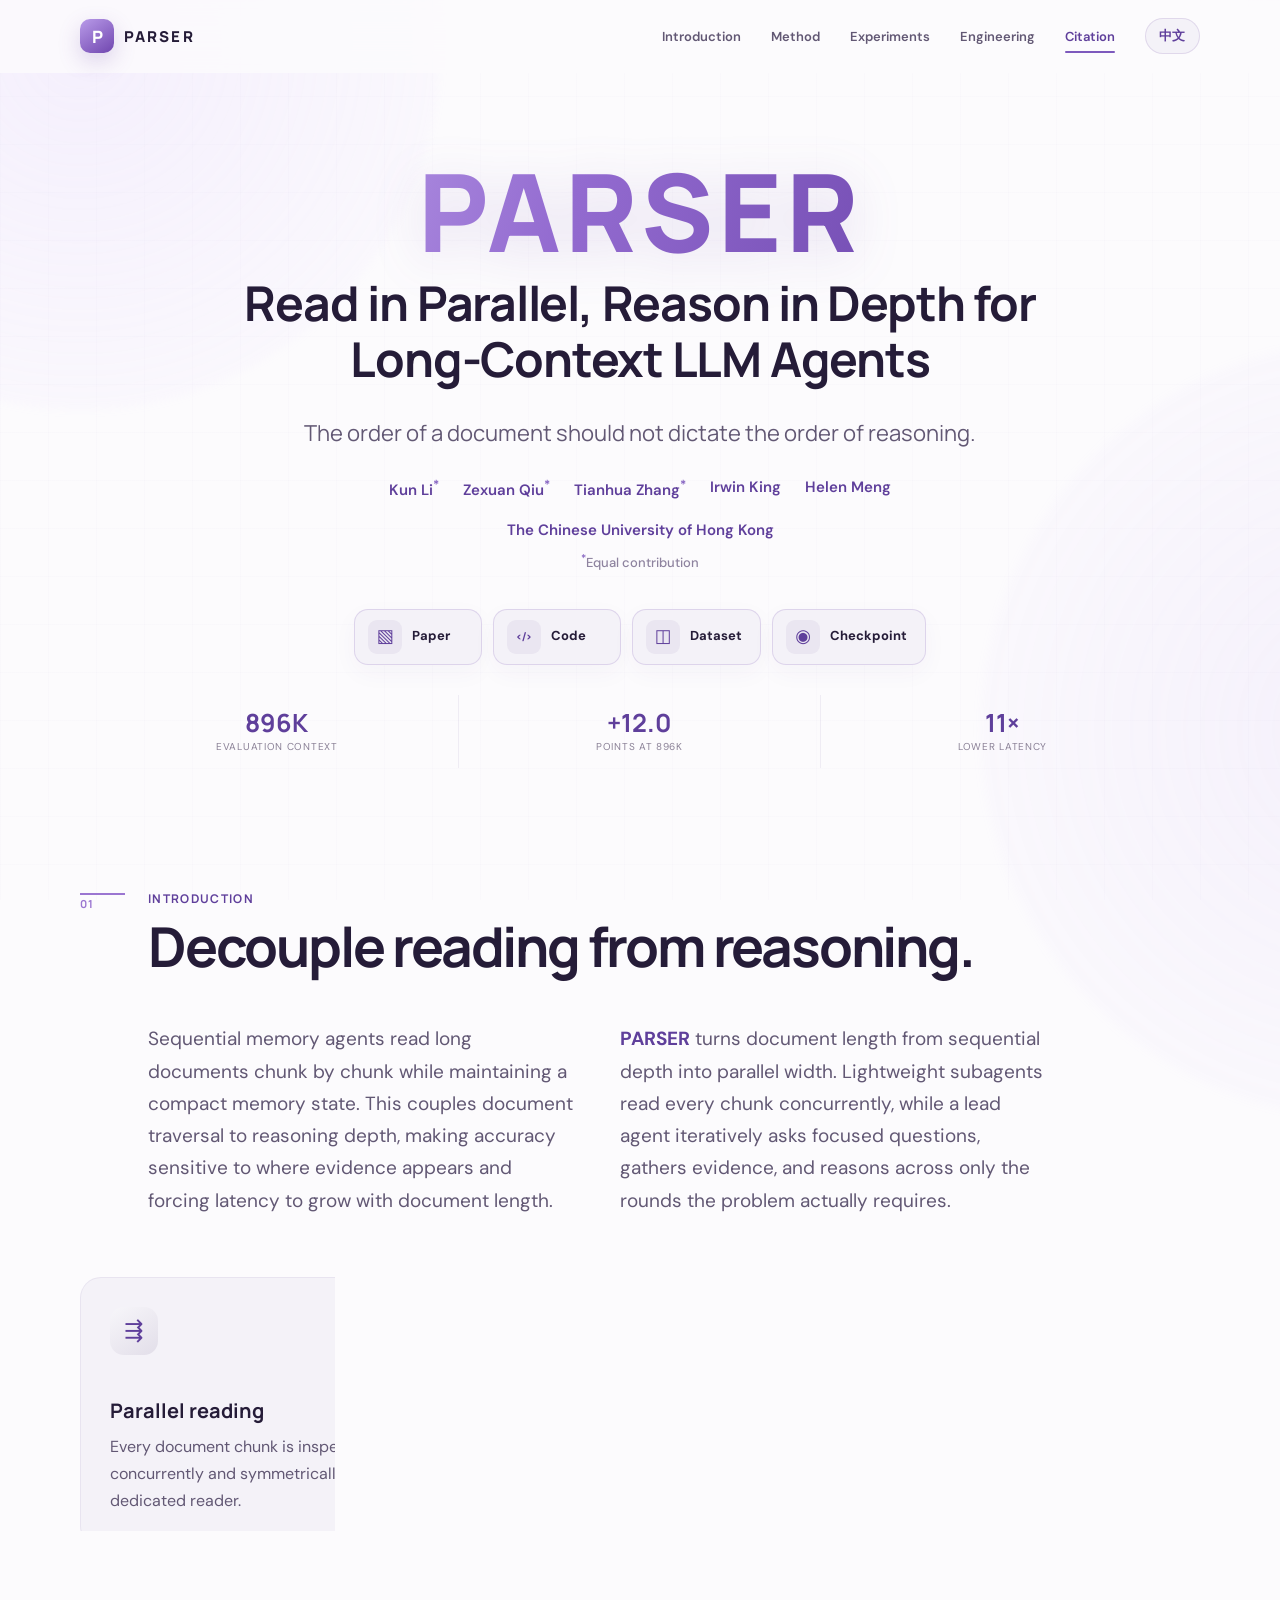
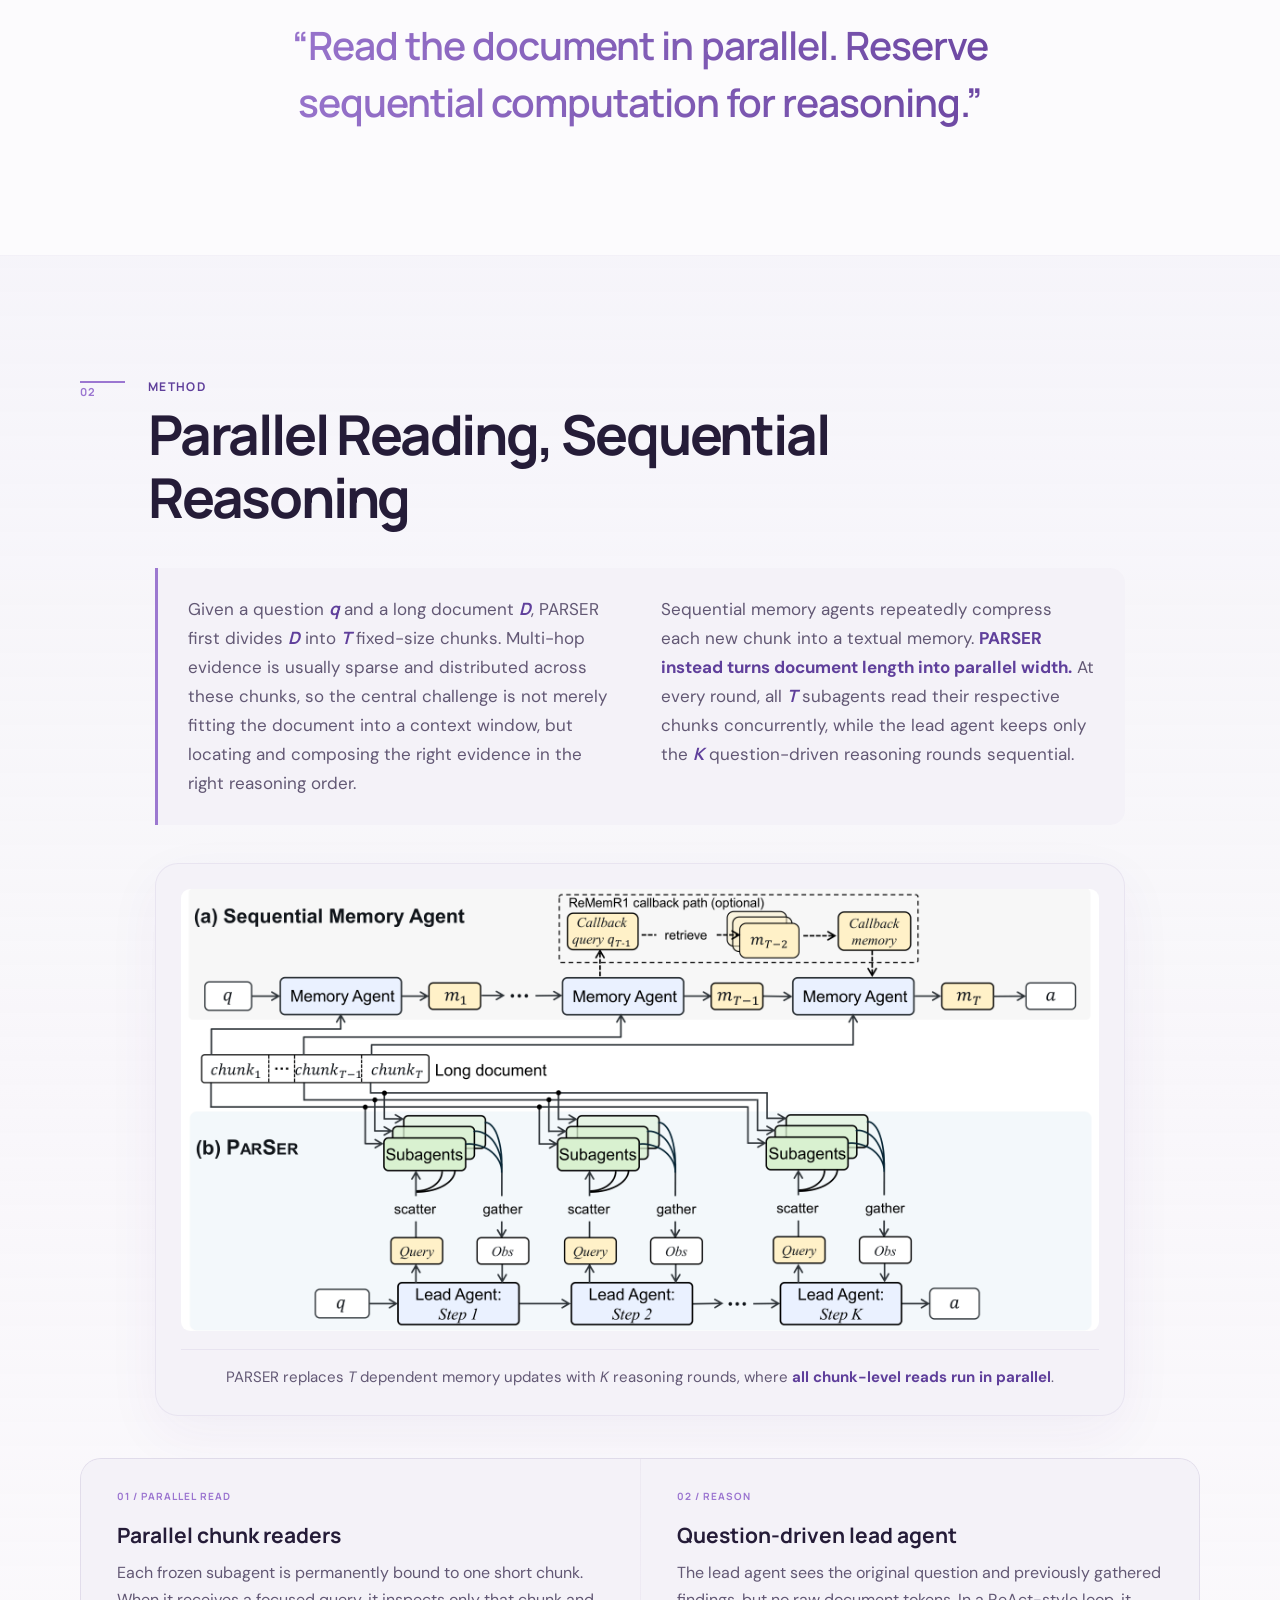
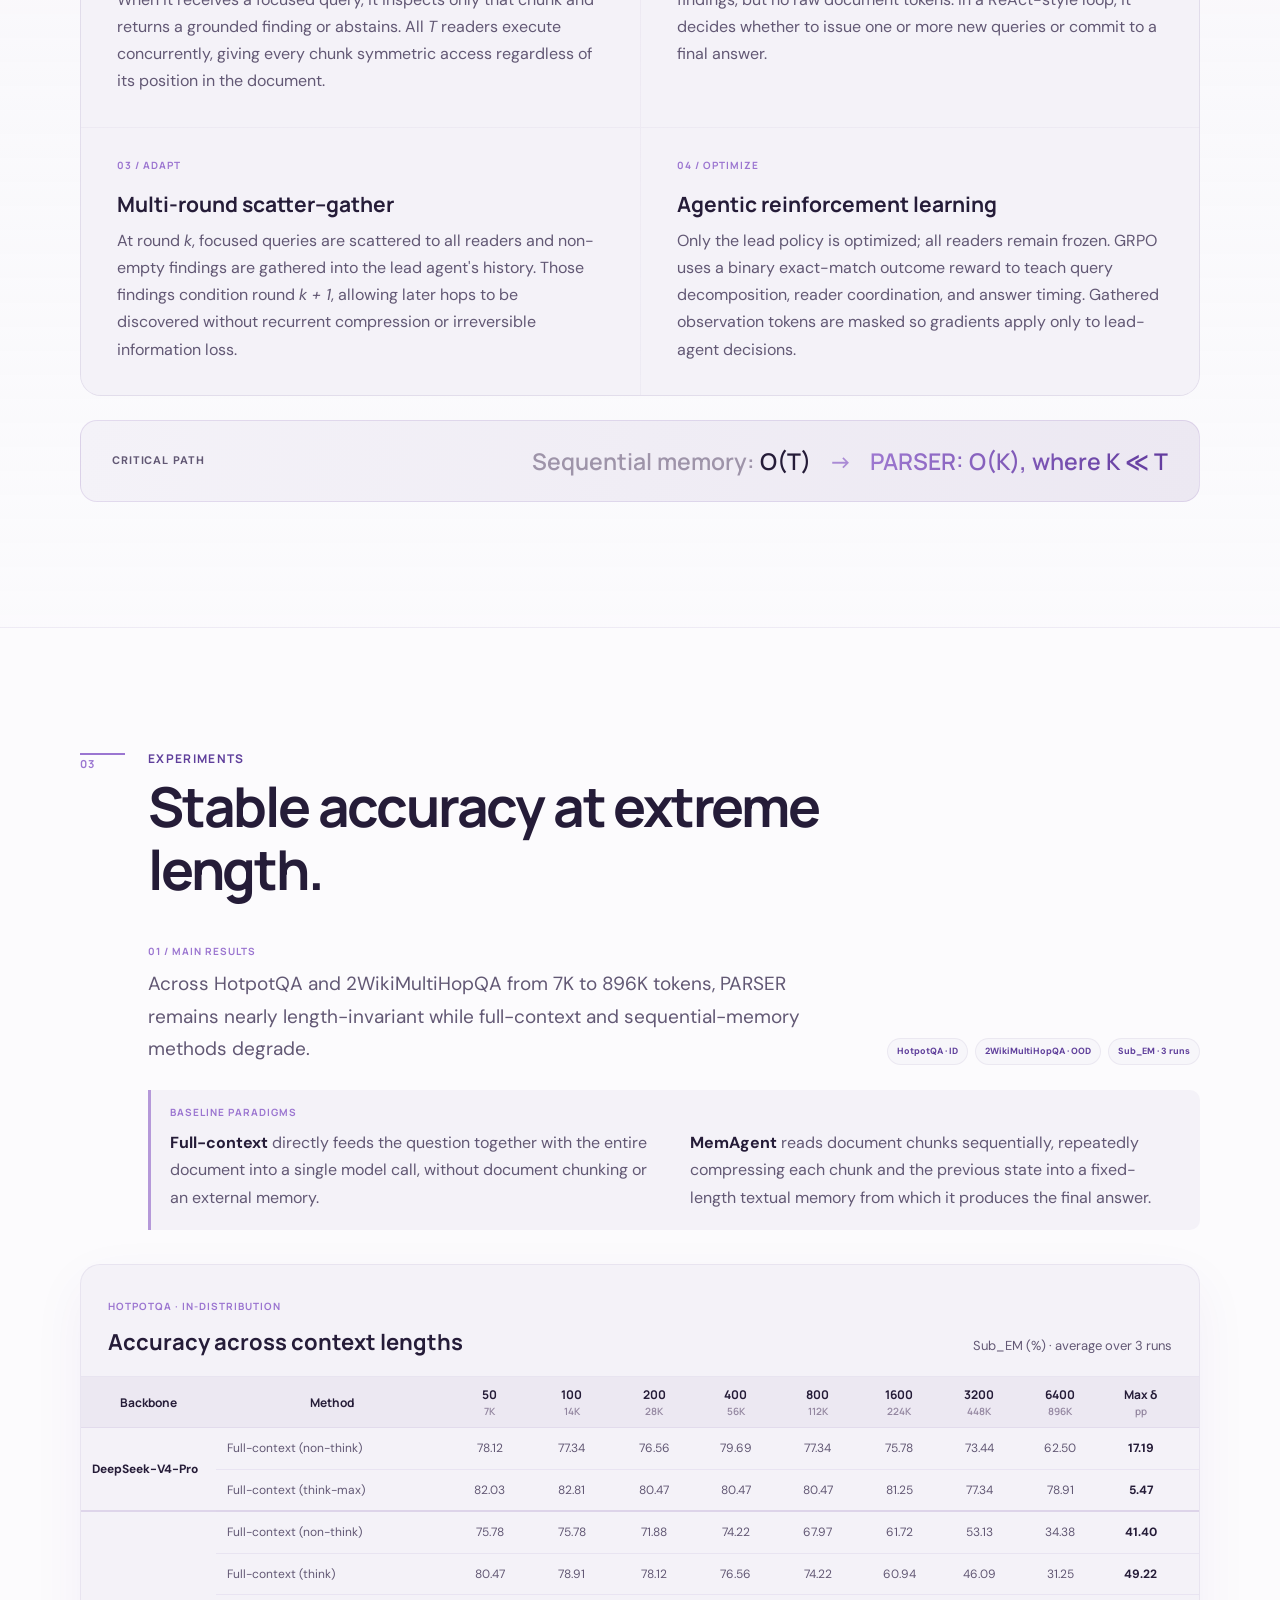
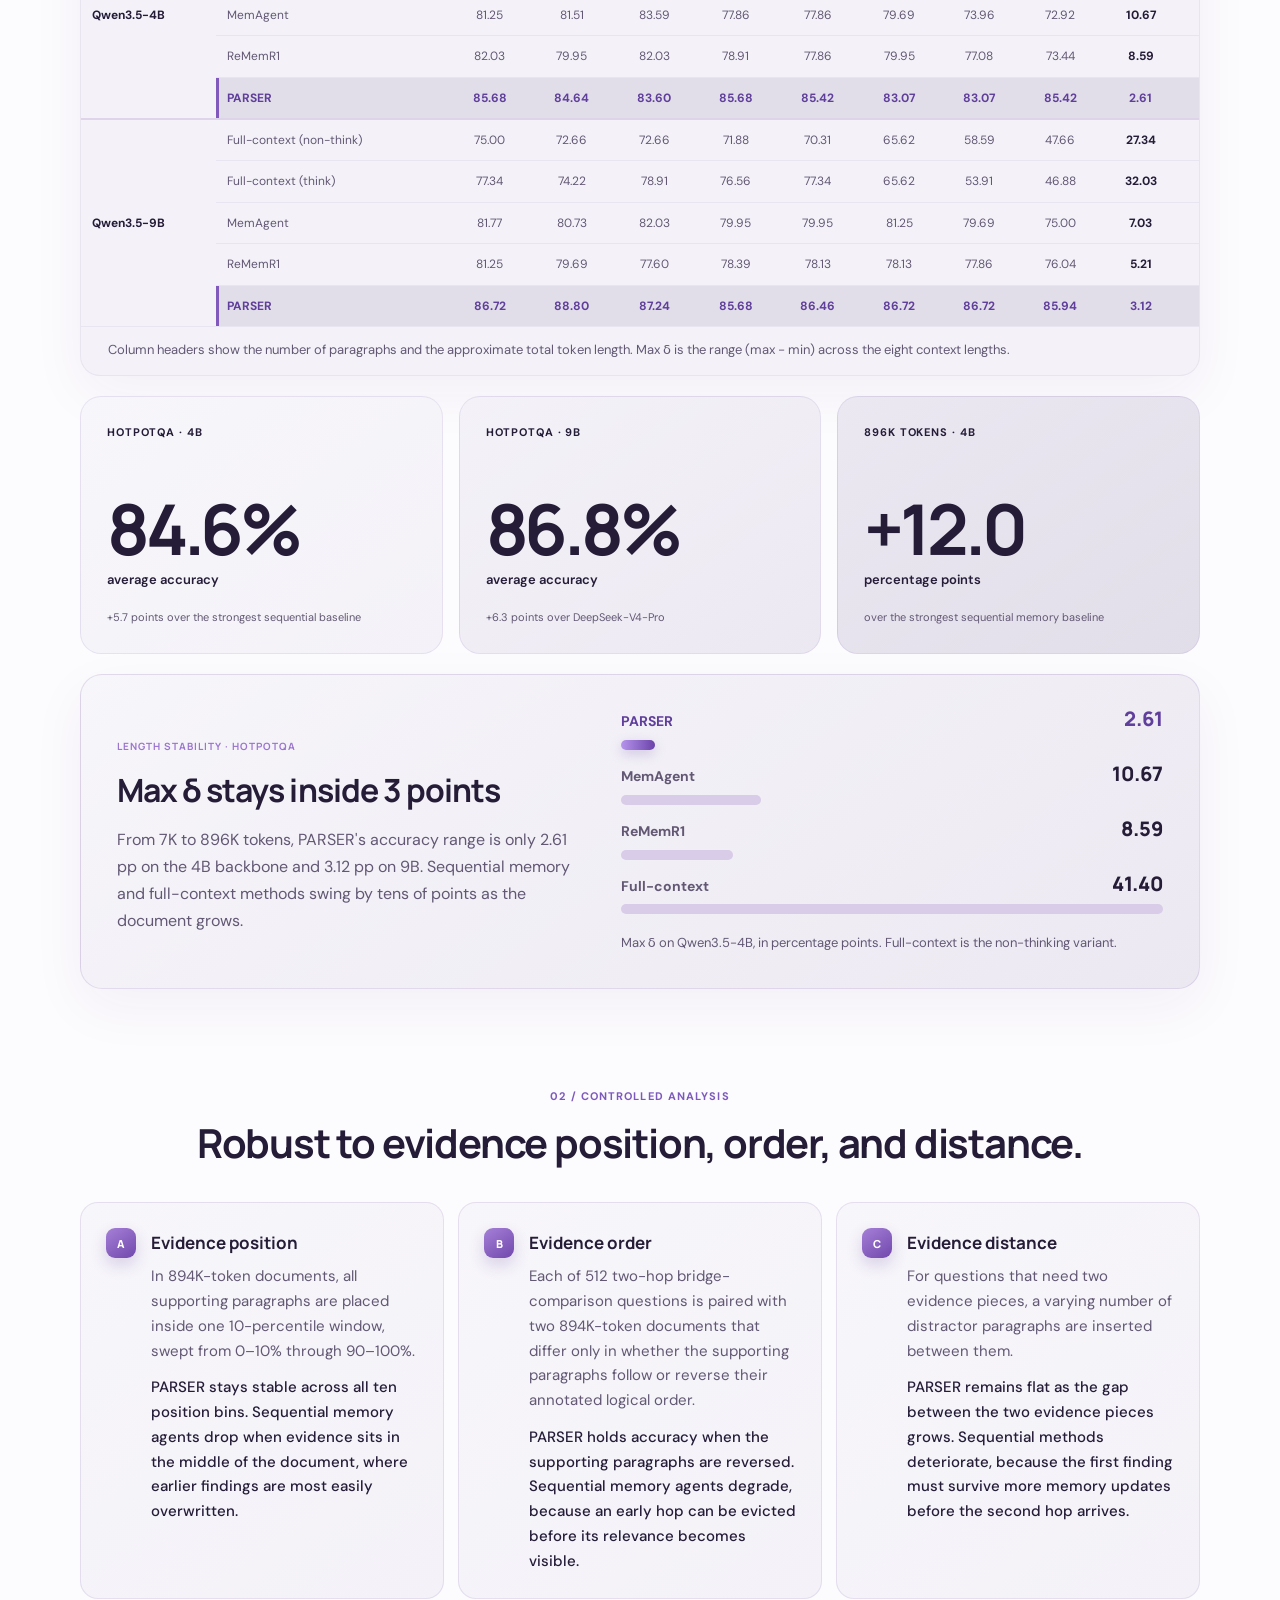
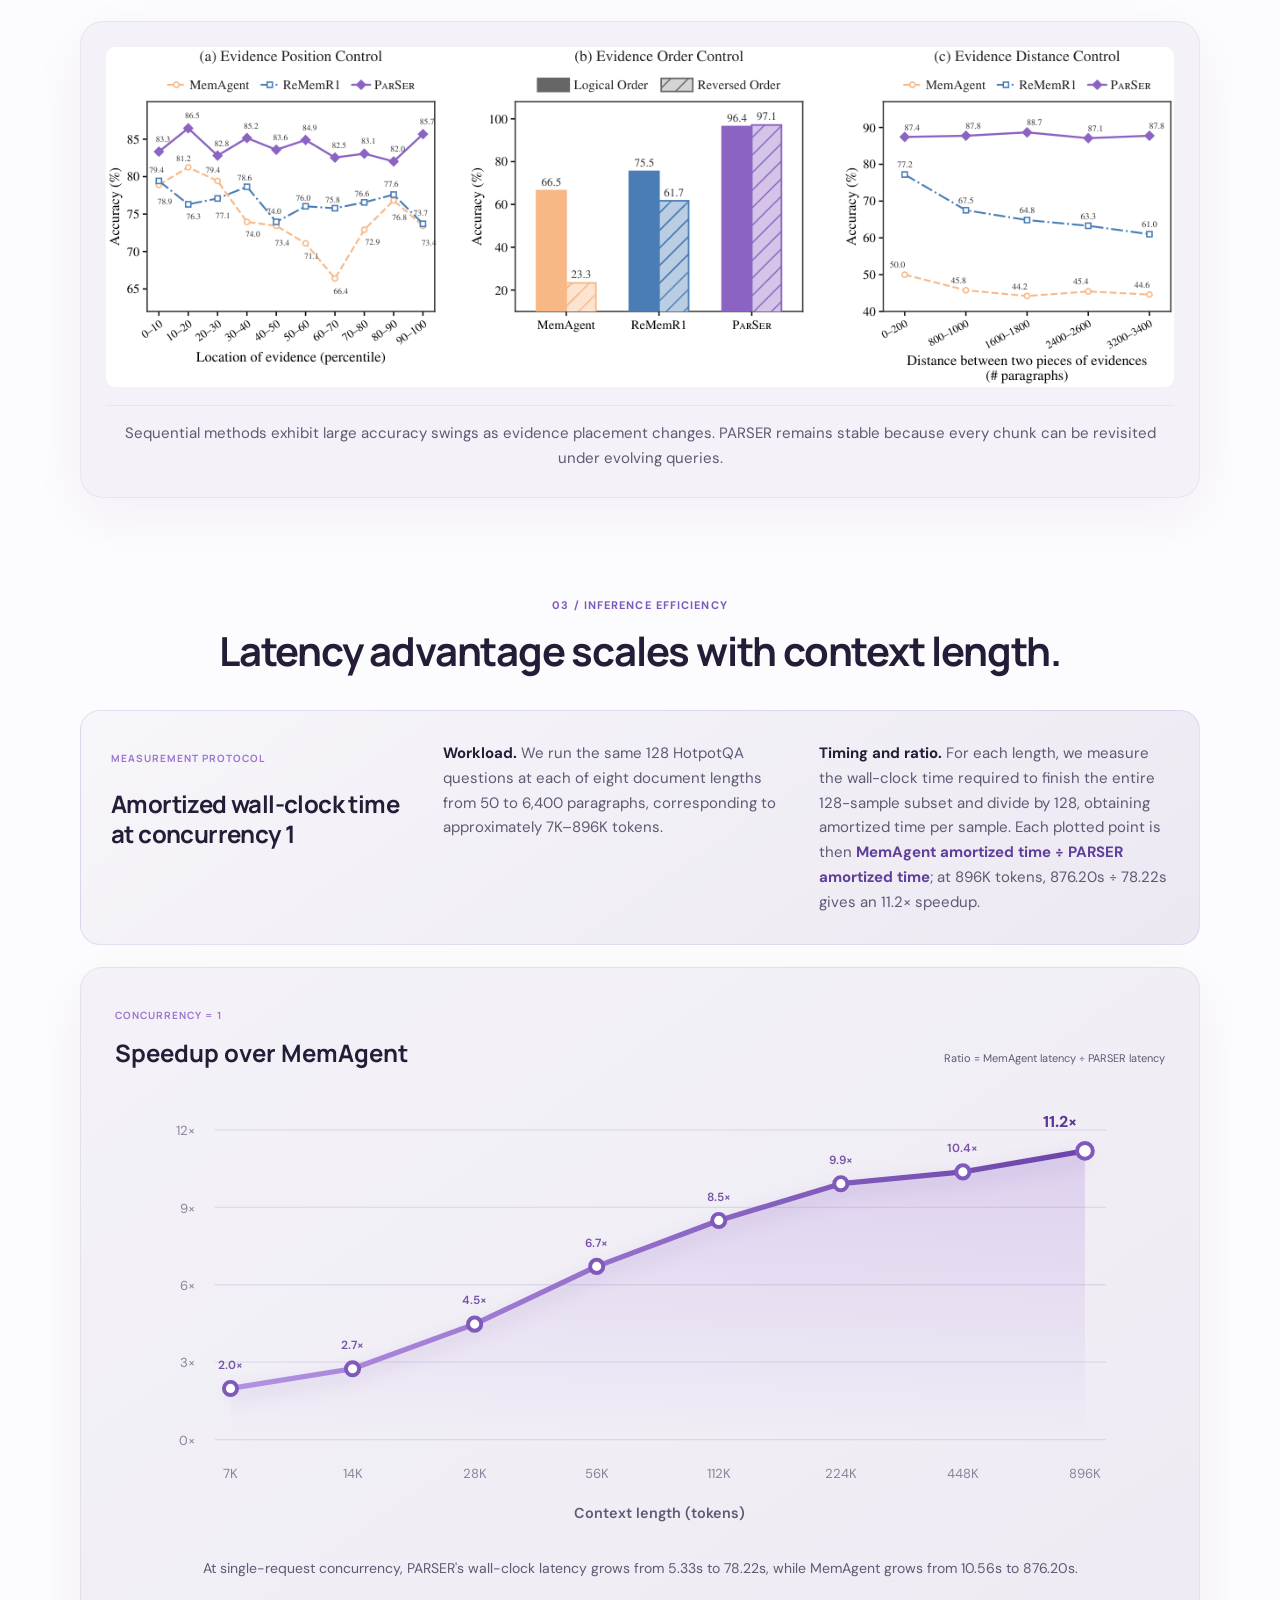
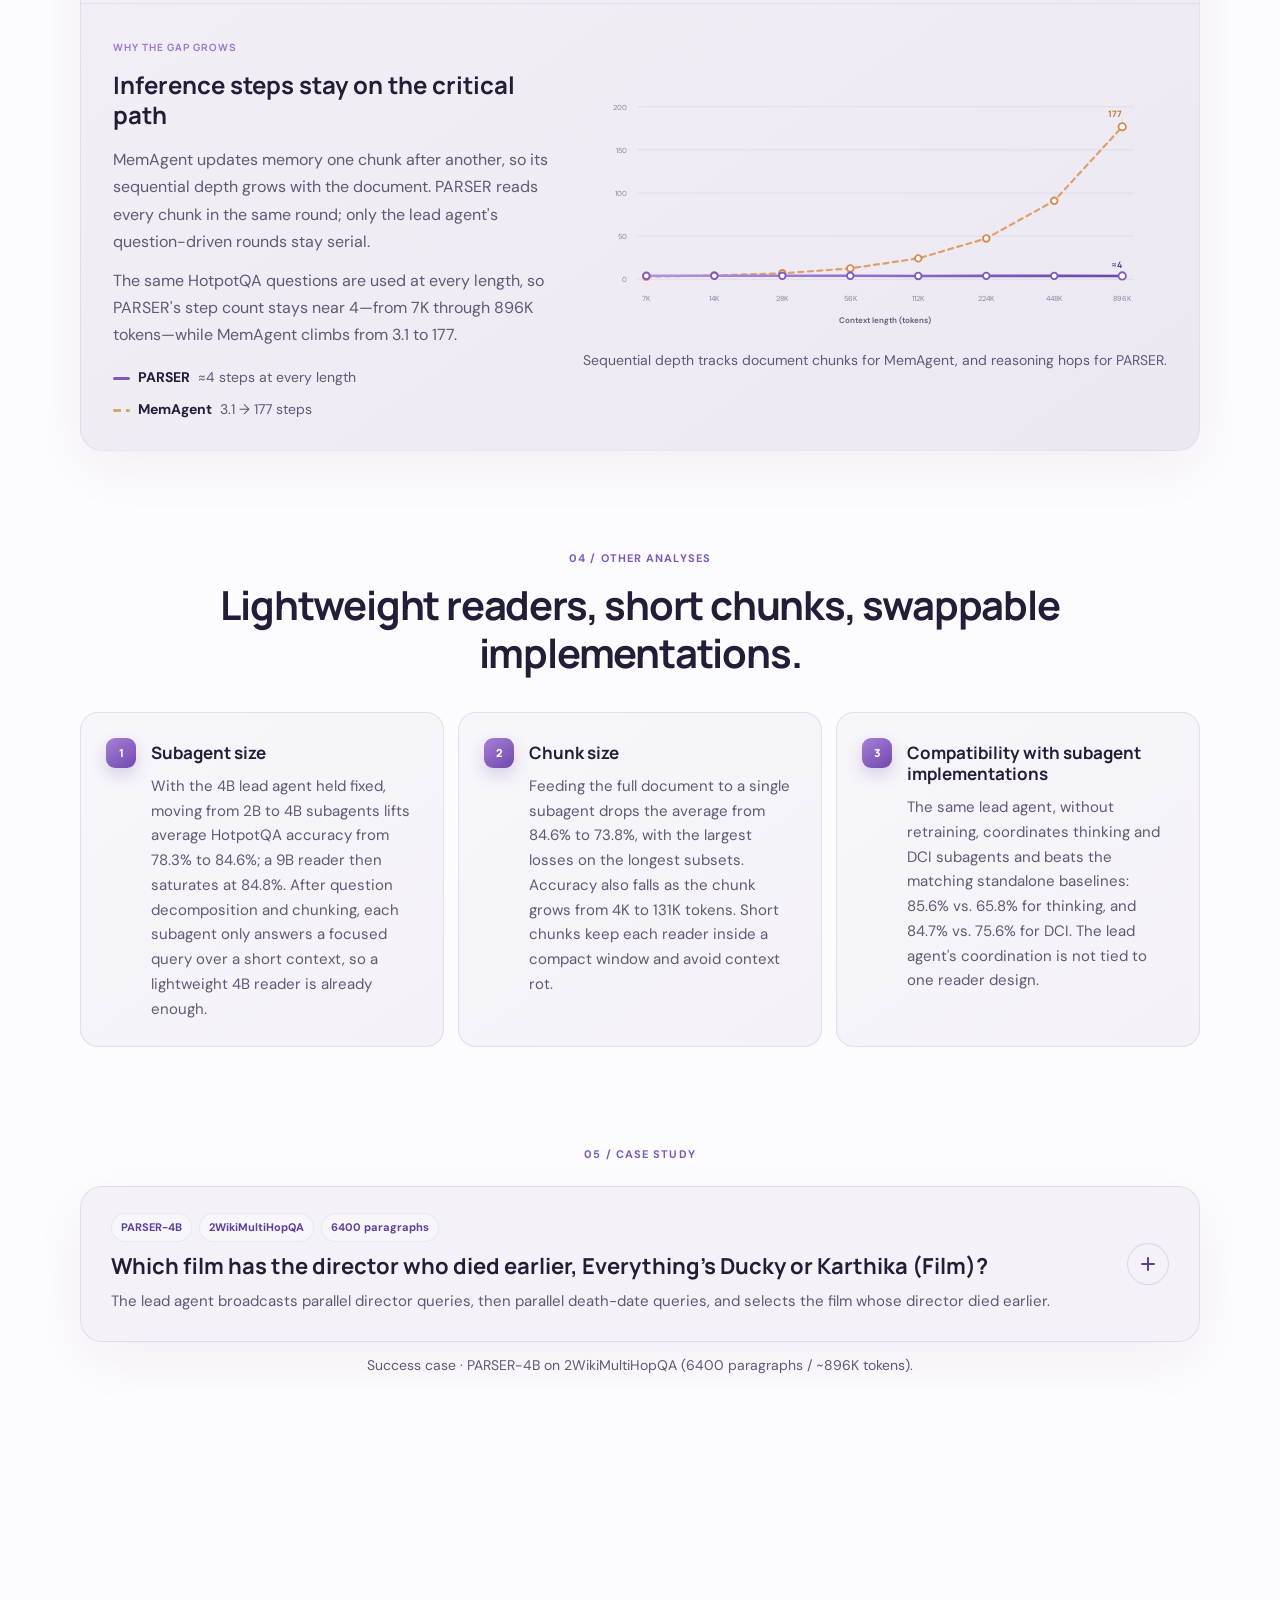
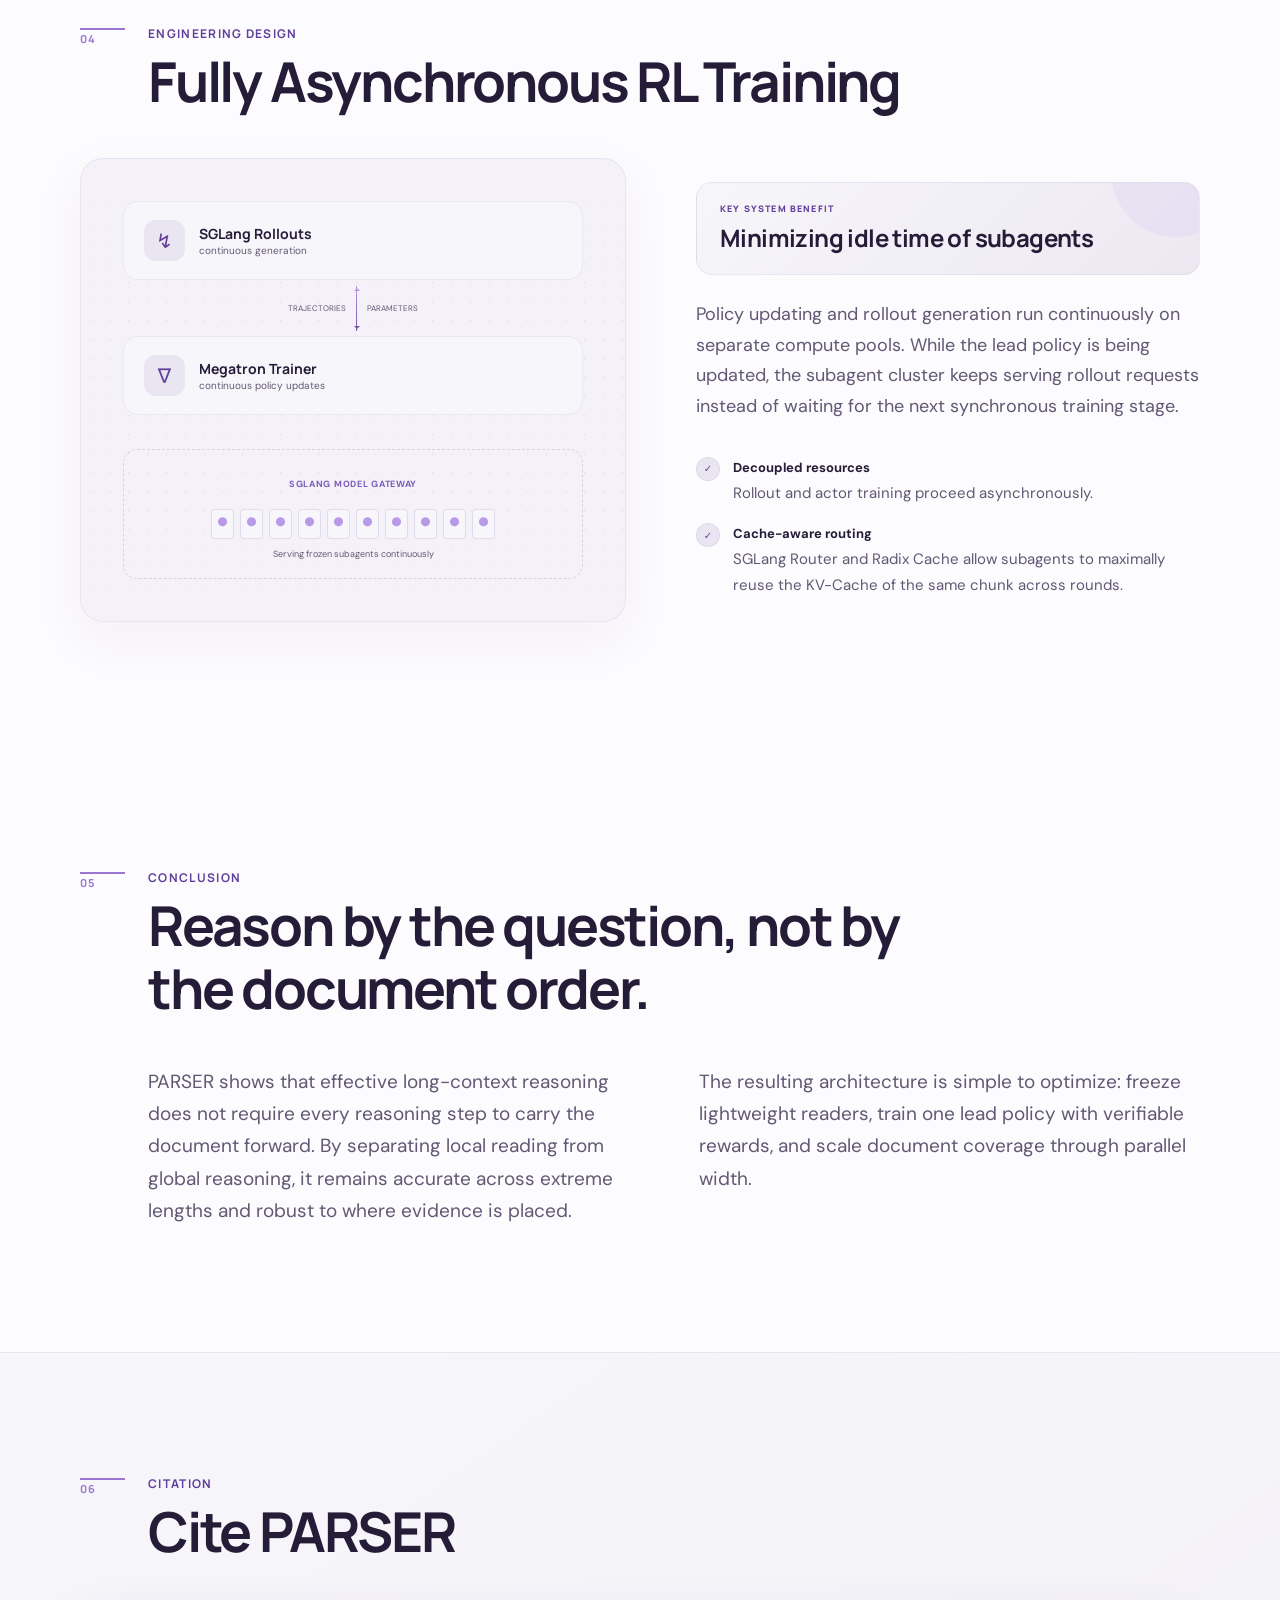
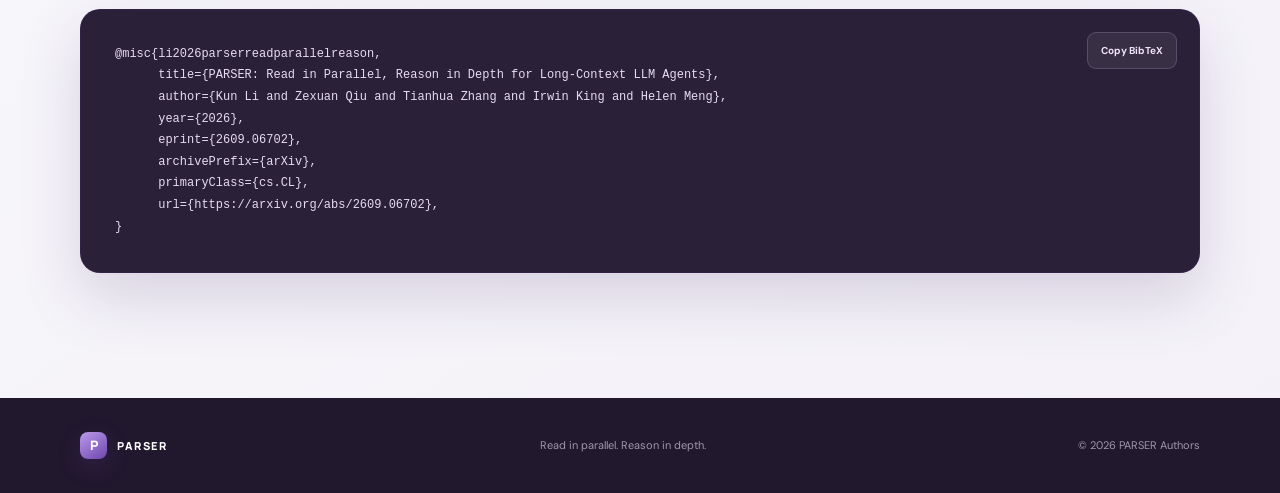
==== commit 197d8fb2: "Lighten the page and restyle Engineering Design to match the pale background. Co-authored-by: Cursor" ====
--- a/index.html
+++ b/index.html
@@ -7,7 +7,7 @@
       name="description"
       content="PARSER: Read in Parallel, Reason in Depth for Long-Context LLM Agents."
     />
-    <meta name="theme-color" content="#f3edff" />
+    <meta name="theme-color" content="#fcfbfd" />
     <title>PARSER — Long-Context LLM Agents</title>
     <link rel="alternate" hreflang="en" href="./index.html" />
     <link rel="alternate" hreflang="zh-CN" href="./zh.html" />
@@ -951,7 +951,7 @@
             <div class="engineering-copy">
               <div class="idle-highlight">
                 <span>KEY SYSTEM BENEFIT</span>
-                <strong>Eliminating idle time of subagents</strong>
+                <strong>Minimizing idle time of subagents</strong>
               </div>
               <p>
                 Policy updating and rollout generation run continuously on separate compute pools.
@@ -960,7 +960,7 @@
               </p>
               <ul class="check-list">
                 <li><span>✓</span><div><strong>Decoupled resources</strong>Rollout and actor training proceed asynchronously.</div></li>
-                <li><span>✓</span><div><strong>Cache-aware routing</strong>SGLang Radix Cache reuses fixed chunk prefixes across rounds.</div></li>
+                <li><span>✓</span><div><strong>Cache-aware routing</strong>SGLang Router and Radix Cache allow subagents to maximally reuse the KV-Cache of the same chunk across rounds.</div></li>
               </ul>
             </div>
           </div>
--- a/styles.css
+++ b/styles.css
@@ -4,12 +4,15 @@
   --purple: #7d59bd;
   --purple-deep: #5f3f9b;
   --purple-light: #b99ae9;
-  --lavender: #eee4ff;
-  --lavender-pale: #f8f4ff;
-  --lilac: #ddcaff;
+  --page: #fcfbfd;
+  --surface: #f4f2f8;
+  --surface-2: #ece8f2;
+  --lavender: #eae6f1;
+  --lavender-pale: #f7f6fa;
+  --lilac: #e2dee9;
   --white: #fff;
-  --line: rgba(92, 61, 146, 0.14);
-  --shadow: 0 22px 70px rgba(76, 44, 128, 0.12);
+  --line: rgba(92, 61, 146, 0.08);
+  --shadow: 0 18px 50px rgba(76, 44, 128, 0.06);
   --sans: "DM Sans", system-ui, sans-serif;
   --display: "Manrope", "DM Sans", system-ui, sans-serif;
 }
@@ -25,7 +28,7 @@
 body {
   margin: 0;
   color: var(--ink);
-  background: #fdfcff;
+  background: var(--page);
   font-family: var(--sans);
   font-size: 18px;
   line-height: 1.7;
@@ -38,8 +41,8 @@
   inset: 0;
   z-index: -2;
   background:
-    linear-gradient(rgba(106, 72, 166, 0.025) 1px, transparent 1px),
-    linear-gradient(90deg, rgba(106, 72, 166, 0.025) 1px, transparent 1px);
+    linear-gradient(rgba(106, 72, 166, 0.014) 1px, transparent 1px),
+    linear-gradient(90deg, rgba(106, 72, 166, 0.014) 1px, transparent 1px);
   background-size: 48px 48px;
   pointer-events: none;
 }
@@ -77,7 +80,7 @@
   height: 720px;
   top: -310px;
   left: -280px;
-  background: radial-gradient(circle, rgba(214, 190, 255, 0.55), rgba(245, 238, 255, 0));
+  background: radial-gradient(circle, rgba(214, 190, 255, 0.18), rgba(252, 251, 253, 0));
 }
 
 .ambient-two {
@@ -85,14 +88,14 @@
   height: 780px;
   top: 340px;
   right: -480px;
-  background: radial-gradient(circle, rgba(194, 166, 241, 0.35), rgba(245, 238, 255, 0));
+  background: radial-gradient(circle, rgba(194, 166, 241, 0.12), rgba(252, 251, 253, 0));
 }
 
 .site-header {
   position: sticky;
   top: 0;
   z-index: 30;
-  background: rgba(253, 252, 255, 0.83);
+  background: rgba(252, 251, 253, 0.86);
   border-bottom: 1px solid transparent;
   backdrop-filter: blur(18px);
   transition: border-color 200ms ease, box-shadow 200ms ease;
@@ -171,9 +174,9 @@
 .lang-switch {
   padding: 6px 13px !important;
   color: var(--purple-deep);
-  border: 1px solid rgba(99, 60, 159, 0.2);
+  border: 1px solid rgba(99, 60, 159, 0.14);
   border-radius: 999px;
-  background: #f6f1fd;
+  background: var(--surface);
   letter-spacing: 0.04em;
 }
 
@@ -184,7 +187,7 @@
 .lang-switch:hover,
 .lang-switch.active {
   color: var(--purple-deep);
-  background: #efe4fb;
+  background: var(--surface-2);
 }
 
 html[lang="zh-CN"] body {
@@ -226,7 +229,7 @@
   color: var(--purple-deep);
   border: 1px solid rgba(119, 79, 182, 0.16);
   border-radius: 100px;
-  background: rgba(241, 233, 255, 0.76);
+  background: rgba(244, 242, 248, 0.82);
   font: 700 11px/1.3 var(--display);
   letter-spacing: 0.11em;
   text-transform: uppercase;
@@ -297,13 +300,13 @@
   flex-direction: column;
   align-items: center;
   gap: 6px;
-  color: var(--ink);
-  font-size: 18px;
+  color: var(--purple-deep);
+  font-size: 15px;
   font-weight: 600;
 }
 
 .affiliation strong {
-  font: 700 20px/1.3 var(--display);
+  font: inherit;
 }
 
 .affiliation span {
@@ -330,8 +333,8 @@
   text-align: left;
   border: 1px solid rgba(108, 68, 170, 0.17);
   border-radius: 14px;
-  background: rgba(255, 255, 255, 0.78);
-  box-shadow: 0 8px 24px rgba(82, 50, 131, 0.05);
+  background: var(--surface);
+  box-shadow: 0 8px 24px rgba(82, 50, 131, 0.04);
   transition: transform 180ms ease, box-shadow 180ms ease, border-color 180ms ease;
 }
 
@@ -376,8 +379,8 @@
   border: 1px solid rgba(106, 69, 164, 0.13);
   border-radius: 30px;
   background:
-    radial-gradient(circle at 62% 50%, rgba(198, 169, 239, 0.24), transparent 27%),
-    linear-gradient(135deg, rgba(253, 251, 255, 0.93), rgba(241, 233, 255, 0.85));
+    radial-gradient(circle at 62% 50%, rgba(198, 169, 239, 0.1), transparent 27%),
+    linear-gradient(135deg, var(--lavender-pale), var(--surface));
   box-shadow: var(--shadow);
 }
 
@@ -706,7 +709,7 @@
   overflow: hidden;
   border: 1px solid var(--line);
   border-radius: 21px;
-  background: rgba(255, 255, 255, 0.76);
+  background: var(--surface);
   transition: transform 180ms ease, box-shadow 180ms ease;
 }
 
@@ -730,7 +733,7 @@
   place-items: center;
   color: var(--purple-deep);
   border-radius: 14px;
-  background: linear-gradient(145deg, #f4edff, #dbc7f7);
+  background: linear-gradient(145deg, var(--lavender-pale), var(--lilac));
   font-size: 23px;
 }
 
@@ -757,8 +760,8 @@
 }
 
 .section-tint {
-  background: linear-gradient(180deg, rgba(241, 234, 252, 0.66), rgba(250, 247, 255, 0.55));
-  border-block: 1px solid rgba(103, 67, 158, 0.08);
+  background: linear-gradient(180deg, rgba(244, 242, 248, 0.72), rgba(250, 249, 252, 0.4));
+  border-block: 1px solid rgba(103, 67, 158, 0.05);
 }
 
 .paper-figure {
@@ -766,8 +769,8 @@
   padding: 25px;
   border: 1px solid var(--line);
   border-radius: 23px;
-  background: white;
-  box-shadow: 0 18px 55px rgba(76, 44, 128, 0.09);
+  background: var(--surface);
+  box-shadow: 0 18px 55px rgba(76, 44, 128, 0.05);
 }
 
 .paper-figure img {
@@ -799,7 +802,7 @@
   color: var(--ink-soft);
   border-left: 3px solid #9c78d0;
   border-radius: 0 15px 15px 0;
-  background: rgba(255, 255, 255, 0.55);
+  background: var(--surface);
   font-size: 17px;
 }
 
@@ -833,7 +836,7 @@
 .method-grid article {
   min-height: 220px;
   padding: 32px 36px;
-  background: rgba(255, 255, 255, 0.88);
+  background: var(--surface);
 }
 
 .mini-label {
@@ -862,7 +865,7 @@
   gap: 20px;
   border: 1px solid rgba(111, 72, 171, 0.14);
   border-radius: 17px;
-  background: linear-gradient(100deg, white, #efe5fd);
+  background: linear-gradient(100deg, var(--surface), var(--surface-2));
 }
 
 .equation-label {
@@ -907,7 +910,7 @@
   color: var(--ink-soft);
   border-left: 3px solid #b599d9;
   border-radius: 0 10px 10px 0;
-  background: #f8f4fc;
+  background: var(--surface);
   font-size: 16px;
 }
 
@@ -935,8 +938,8 @@
   overflow: hidden;
   border: 1px solid var(--line);
   border-radius: 20px;
-  background: white;
-  box-shadow: 0 18px 55px rgba(76, 44, 128, 0.07);
+  background: var(--surface);
+  box-shadow: 0 18px 55px rgba(76, 44, 128, 0.05);
 }
 
 .results-table-heading {
@@ -985,7 +988,7 @@
 
 .results-table-card thead th {
   color: var(--ink);
-  background: #f8f4fd;
+  background: var(--surface-2);
   font: 700 12px/1.25 var(--display);
 }
 
@@ -1009,7 +1012,7 @@
 .results-table-card tbody th {
   width: 135px;
   color: var(--ink);
-  background: white;
+  background: var(--surface);
   font-weight: 700;
   text-align: left;
   vertical-align: middle;
@@ -1030,7 +1033,7 @@
 
 .results-table-card tbody tr.parser-row td {
   color: var(--purple-deep);
-  background: #eee4fb;
+  background: var(--lilac);
 }
 
 .results-table-card tbody tr.parser-row td:first-child {
@@ -1061,9 +1064,9 @@
 .dataset-tags span {
   padding: 5px 9px;
   color: var(--purple-deep);
-  border: 1px solid #e3d5f5;
+  border: 1px solid var(--line);
   border-radius: 100px;
-  background: #faf7ff;
+  background: var(--lavender-pale);
   font-size: 9px;
   font-weight: 700;
 }
@@ -1083,9 +1086,9 @@
   border-radius: 21px;
 }
 
-.result-card.lavender { background: linear-gradient(145deg, #fbf8ff, #eadcff); }
-.result-card.lilac { background: linear-gradient(145deg, #f7f0ff, #d9c0fa); }
-.result-card.violet { color: white; background: linear-gradient(145deg, #9e7ad0, #633c9f); }
+.result-card.lavender { background: linear-gradient(145deg, var(--lavender-pale), var(--surface)); }
+.result-card.lilac { background: linear-gradient(145deg, var(--surface), var(--surface-2)); }
+.result-card.violet { color: var(--ink); background: linear-gradient(145deg, var(--surface-2), var(--lilac)); }
 
 .result-card p {
   margin: 0;
@@ -1113,7 +1116,7 @@
   font-size: 11px;
 }
 
-.result-card.violet small { color: rgba(255, 255, 255, 0.72); }
+.result-card.violet small { color: var(--ink-soft); }
 
 .parser-key,
 .memagent-step-key {
@@ -1135,8 +1138,8 @@
   align-items: center;
   border: 1px solid rgba(99, 60, 159, 0.14);
   border-radius: 22px;
-  background: linear-gradient(145deg, #fcfaff, #efe6fb);
-  box-shadow: 0 18px 55px rgba(76, 44, 128, 0.07);
+  background: linear-gradient(145deg, var(--lavender-pale), var(--surface-2));
+  box-shadow: 0 18px 55px rgba(76, 44, 128, 0.05);
 }
 
 .delta-showcase-copy h3 {
@@ -1232,7 +1235,7 @@
   gap: 15px;
   border: 1px solid rgba(99, 60, 159, 0.12);
   border-radius: 18px;
-  background: linear-gradient(145deg, #fcfaff, #f0e7fc);
+  background: linear-gradient(145deg, var(--lavender-pale), var(--surface));
 }
 
 .analysis-index {
@@ -1272,10 +1275,10 @@
 
 .case-panel {
   overflow: hidden;
-  border: 1px solid rgba(99, 60, 159, 0.16);
+  border: 1px solid rgba(99, 60, 159, 0.12);
   border-radius: 22px;
-  background: white;
-  box-shadow: 0 18px 55px rgba(76, 44, 128, 0.07);
+  background: var(--surface);
+  box-shadow: 0 18px 55px rgba(76, 44, 128, 0.05);
 }
 
 .case-panel > summary {
@@ -1302,9 +1305,9 @@
 .case-tags span {
   padding: 4px 9px;
   color: var(--purple-deep);
-  border: 1px solid #e3d5f5;
+  border: 1px solid var(--line);
   border-radius: 100px;
-  background: #f7f2fd;
+  background: var(--lavender-pale);
   font-size: 11px;
   font-weight: 700;
 }
@@ -1327,7 +1330,7 @@
   position: relative;
   border: 1px solid rgba(99, 60, 159, 0.16);
   border-radius: 50%;
-  background: #f6f1fd;
+  background: var(--surface);
 }
 
 .case-toggle::before,
@@ -1367,7 +1370,7 @@
   padding: 18px 20px;
   border: 1px solid rgba(99, 60, 159, 0.1);
   border-radius: 16px;
-  background: #fcfaff;
+  background: var(--lavender-pale);
 }
 
 .case-step header {
@@ -1400,7 +1403,7 @@
   margin-bottom: 14px;
   padding: 12px 14px;
   border-radius: 12px;
-  background: #f4eefb;
+  background: var(--surface);
 }
 
 .case-think code {
@@ -1479,7 +1482,7 @@
   flex-wrap: wrap;
   gap: 10px;
   border-radius: 12px;
-  background: linear-gradient(135deg, #eee4fb, #e0d0f6);
+  background: linear-gradient(135deg, var(--surface-2), var(--lilac));
 }
 
 .case-answer code {
@@ -1507,7 +1510,7 @@
   gap: 36px;
   border: 1px solid rgba(99, 60, 159, 0.12);
   border-radius: 20px;
-  background: linear-gradient(145deg, #faf7ff, #eee4fb);
+  background: linear-gradient(145deg, var(--lavender-pale), var(--surface-2));
 }
 
 .latency-protocol-lead h4 {
@@ -1543,19 +1546,9 @@
 .engineering-section {
   position: relative;
   overflow: hidden;
-  background:
-    radial-gradient(circle at 80% 20%, rgba(202, 178, 239, 0.2), transparent 28%),
-    linear-gradient(160deg, #302342, #21182f 65%, #291b3d);
-  color: white;
-}
-
-.engineering-section .section-number {
-  color: #c3a3eb;
-  border-color: #c3a3eb;
-}
-
-.engineering-section .kicker { color: #d5bdf5; }
-.engineering-section .kicker span { color: #9889aa; }
+  background: transparent;
+  color: var(--ink);
+}
 
 .engineering-layout {
   display: grid;
@@ -1568,18 +1561,17 @@
   min-height: 430px;
   padding: 42px;
   position: relative;
-  border: 1px solid rgba(225, 209, 247, 0.13);
+  border: 1px solid var(--line);
   border-radius: 23px;
-  background:
-    radial-gradient(circle at 50% 42%, rgba(176, 133, 233, 0.15), transparent 30%),
-    rgba(255, 255, 255, 0.035);
+  background: var(--surface);
+  box-shadow: 0 18px 55px rgba(76, 44, 128, 0.05);
 }
 
 .pipeline::before {
   content: "";
   position: absolute;
   inset: 0;
-  background-image: radial-gradient(rgba(221, 198, 248, 0.15) 1px, transparent 1px);
+  background-image: radial-gradient(rgba(106, 69, 164, 0.08) 1px, transparent 1px);
   background-size: 19px 19px;
   mask-image: linear-gradient(to bottom, transparent, black 25%, black 75%, transparent);
   pointer-events: none;
@@ -1592,10 +1584,9 @@
   gap: 14px;
   position: relative;
   z-index: 2;
-  border: 1px solid rgba(220, 199, 246, 0.17);
+  border: 1px solid var(--line);
   border-radius: 15px;
-  background: rgba(255, 255, 255, 0.08);
-  backdrop-filter: blur(10px);
+  background: var(--lavender-pale);
 }
 
 .node-icon {
@@ -1604,9 +1595,9 @@
   display: grid;
   place-items: center;
   flex: 0 0 auto;
-  color: #d8c2f5;
+  color: var(--purple-deep);
   border-radius: 12px;
-  background: rgba(194, 158, 239, 0.14);
+  background: var(--lavender);
   font-size: 20px;
 }
 
@@ -1617,7 +1608,7 @@
 }
 
 .pipeline-node strong { font: 700 14px/1.4 var(--display); }
-.pipeline-node small { color: #aa9eb7; font-size: 10px; }
+.pipeline-node small { color: var(--ink-soft); font-size: 10px; }
 
 .pipeline-flow {
   height: 56px;
@@ -1627,7 +1618,7 @@
   gap: 10px;
   position: relative;
   z-index: 2;
-  color: #9a88ae;
+  color: var(--ink-soft);
   font-size: 8px;
   text-transform: uppercase;
 }
@@ -1655,13 +1646,13 @@
   padding: 16px;
   position: relative;
   z-index: 2;
-  border: 1px dashed rgba(218, 194, 245, 0.25);
+  border: 1px dashed rgba(99, 60, 159, 0.18);
   border-radius: 14px;
   text-align: center;
 }
 
 .cluster-label {
-  color: #cdb3ec;
+  color: var(--purple);
   font-size: 9px;
   font-weight: 700;
   letter-spacing: 0.08em;
@@ -1678,16 +1669,16 @@
 .cluster-gpus i {
   width: 23px;
   height: 30px;
-  border: 1px solid rgba(216, 188, 245, 0.2);
+  border: 1px solid rgba(99, 60, 159, 0.14);
   border-radius: 4px;
   background:
-    radial-gradient(circle at 50% 42%, #bc98e7 0 4px, transparent 5px),
-    rgba(255, 255, 255, 0.07);
+    radial-gradient(circle at 50% 42%, #b99ae9 0 4px, transparent 5px),
+    var(--lavender-pale);
 }
 
 .subagent-cluster p {
   margin: 0;
-  color: #a99bb6;
+  color: var(--ink-soft);
   font-size: 9px;
 }
 
@@ -1696,10 +1687,9 @@
   padding: 21px 23px;
   position: relative;
   overflow: hidden;
-  border: 1px solid rgba(211, 178, 247, 0.3);
+  border: 1px solid var(--line);
   border-radius: 16px;
-  background: linear-gradient(135deg, rgba(173, 124, 229, 0.24), rgba(105, 65, 160, 0.11));
-  box-shadow: 0 15px 40px rgba(13, 8, 22, 0.2);
+  background: linear-gradient(135deg, var(--lavender-pale), var(--surface-2));
 }
 
 .idle-highlight::after {
@@ -1710,7 +1700,7 @@
   top: -76px;
   right: -42px;
   border-radius: 50%;
-  background: rgba(211, 177, 248, 0.14);
+  background: rgba(185, 154, 233, 0.12);
 }
 
 .idle-highlight span,
@@ -1721,21 +1711,21 @@
 }
 
 .idle-highlight span {
-  color: #cba9f2;
+  color: var(--purple-deep);
   font: 800 9px/1 var(--display);
   letter-spacing: 0.13em;
 }
 
 .idle-highlight strong {
   margin-top: 10px;
-  color: white;
+  color: var(--ink);
   font: 700 24px/1.25 var(--display);
   letter-spacing: -0.025em;
 }
 
 .engineering-copy > p {
   margin: 0 0 35px;
-  color: #c0b5ca;
+  color: var(--ink-soft);
   font-size: 18px;
 }
 
@@ -1751,7 +1741,7 @@
   display: flex;
   align-items: flex-start;
   gap: 13px;
-  color: #aa9cb7;
+  color: var(--ink-soft);
   font-size: 15px;
 }
 
@@ -1761,17 +1751,17 @@
   display: grid;
   flex: 0 0 auto;
   place-items: center;
-  color: #d2b6f2;
-  border: 1px solid rgba(211, 184, 243, 0.25);
+  color: var(--purple-deep);
+  border: 1px solid var(--line);
   border-radius: 50%;
-  background: rgba(180, 137, 231, 0.1);
+  background: var(--lavender);
   font-size: 10px;
 }
 
 .check-list strong {
   display: block;
   margin-bottom: 2px;
-  color: white;
+  color: var(--ink);
   font-size: 13px;
 }
 
@@ -1779,8 +1769,8 @@
   overflow: hidden;
   border: 1px solid var(--line);
   border-radius: 22px;
-  background: linear-gradient(145deg, #f8f3ff, #eadcfb);
-  box-shadow: 0 18px 55px rgba(76, 44, 128, 0.08);
+  background: linear-gradient(145deg, var(--surface), var(--surface-2));
+  box-shadow: 0 18px 55px rgba(76, 44, 128, 0.05);
 }
 
 .step-reason {
@@ -1995,7 +1985,7 @@
 .conclusion-grid p { margin: 0; }
 
 .citation-section {
-  background: linear-gradient(145deg, #f5effd, #e9dbfa);
+  background: linear-gradient(145deg, var(--lavender-pale), var(--surface));
   border-top: 1px solid var(--line);
 }
 
@@ -2132,8 +2122,6 @@
   .hero { padding-top: 60px; }
   .hero h1 { letter-spacing: -0.03em; }
   .authors { column-gap: 16px; }
-  .affiliation { font-size: 16px; }
-  .affiliation strong { font-size: 18px; }
   .resource-button { min-width: calc(50% - 6px); }
 
   .hero-visual {
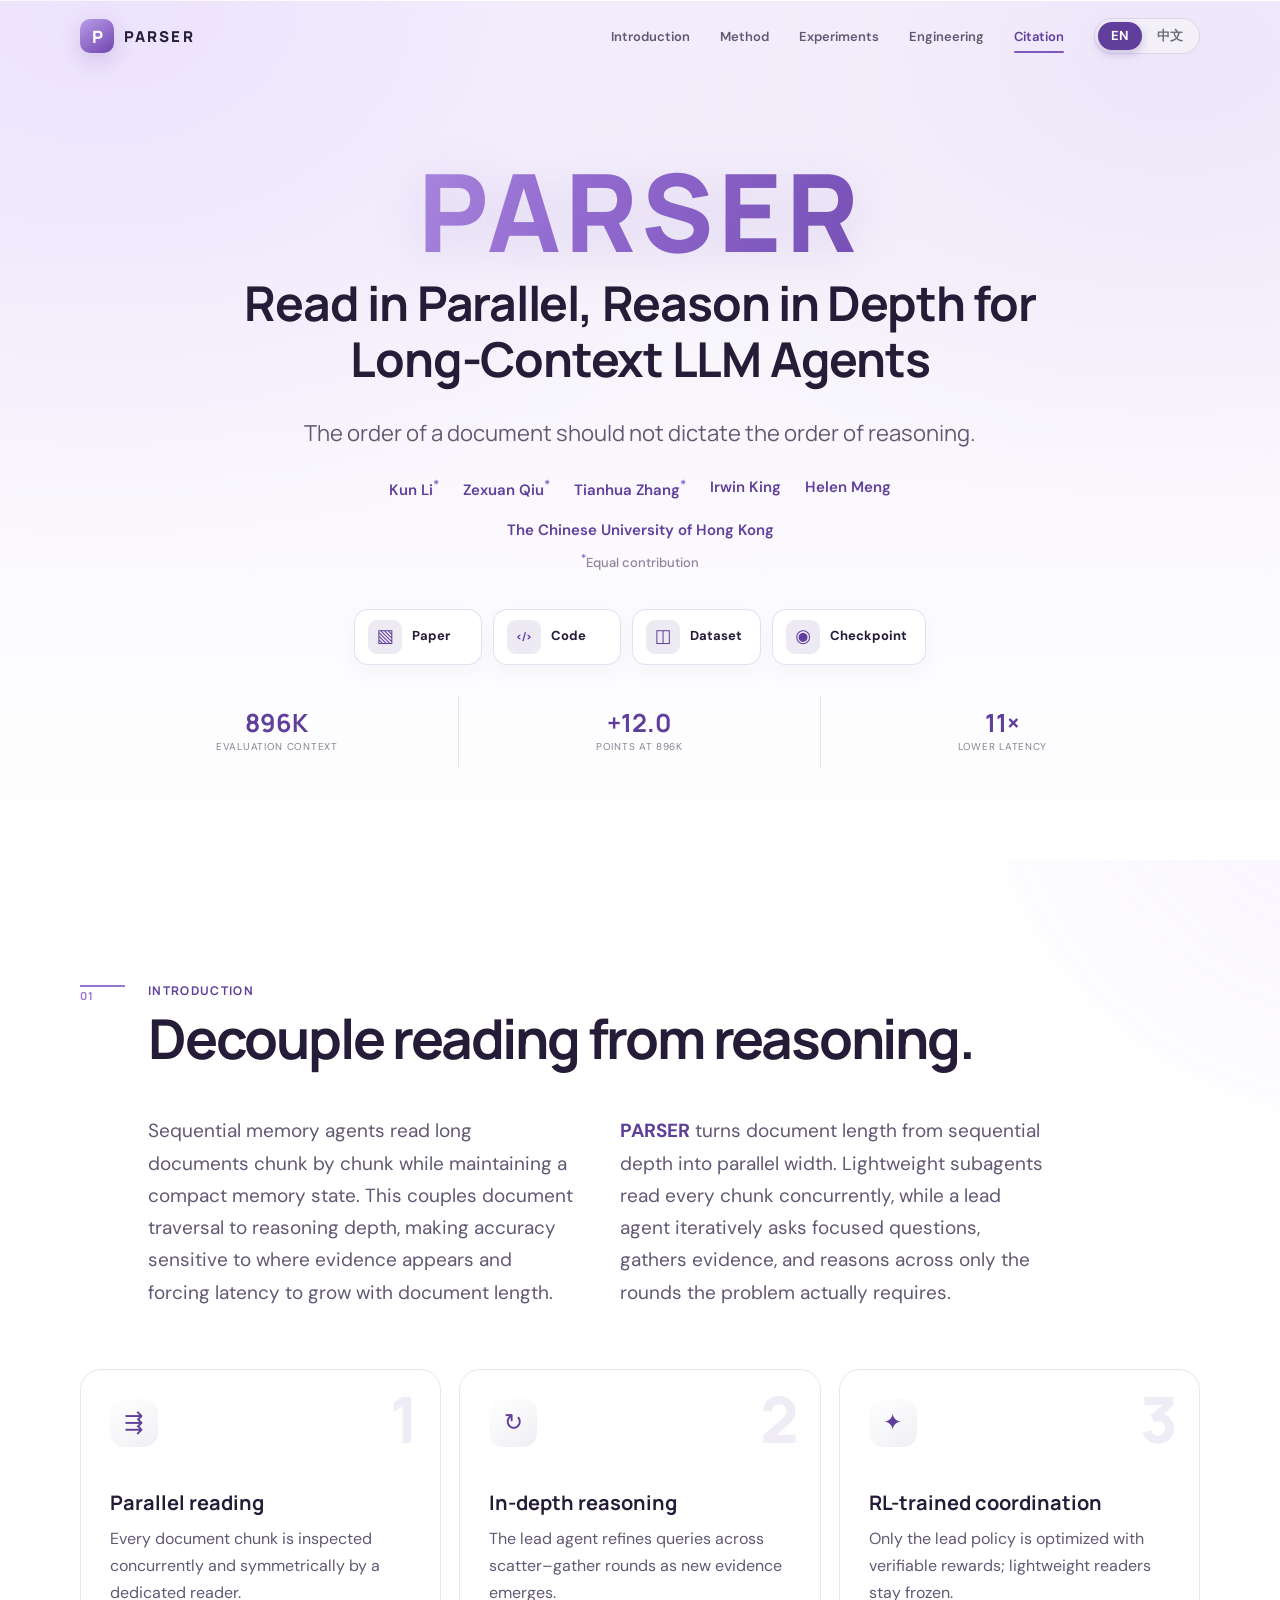
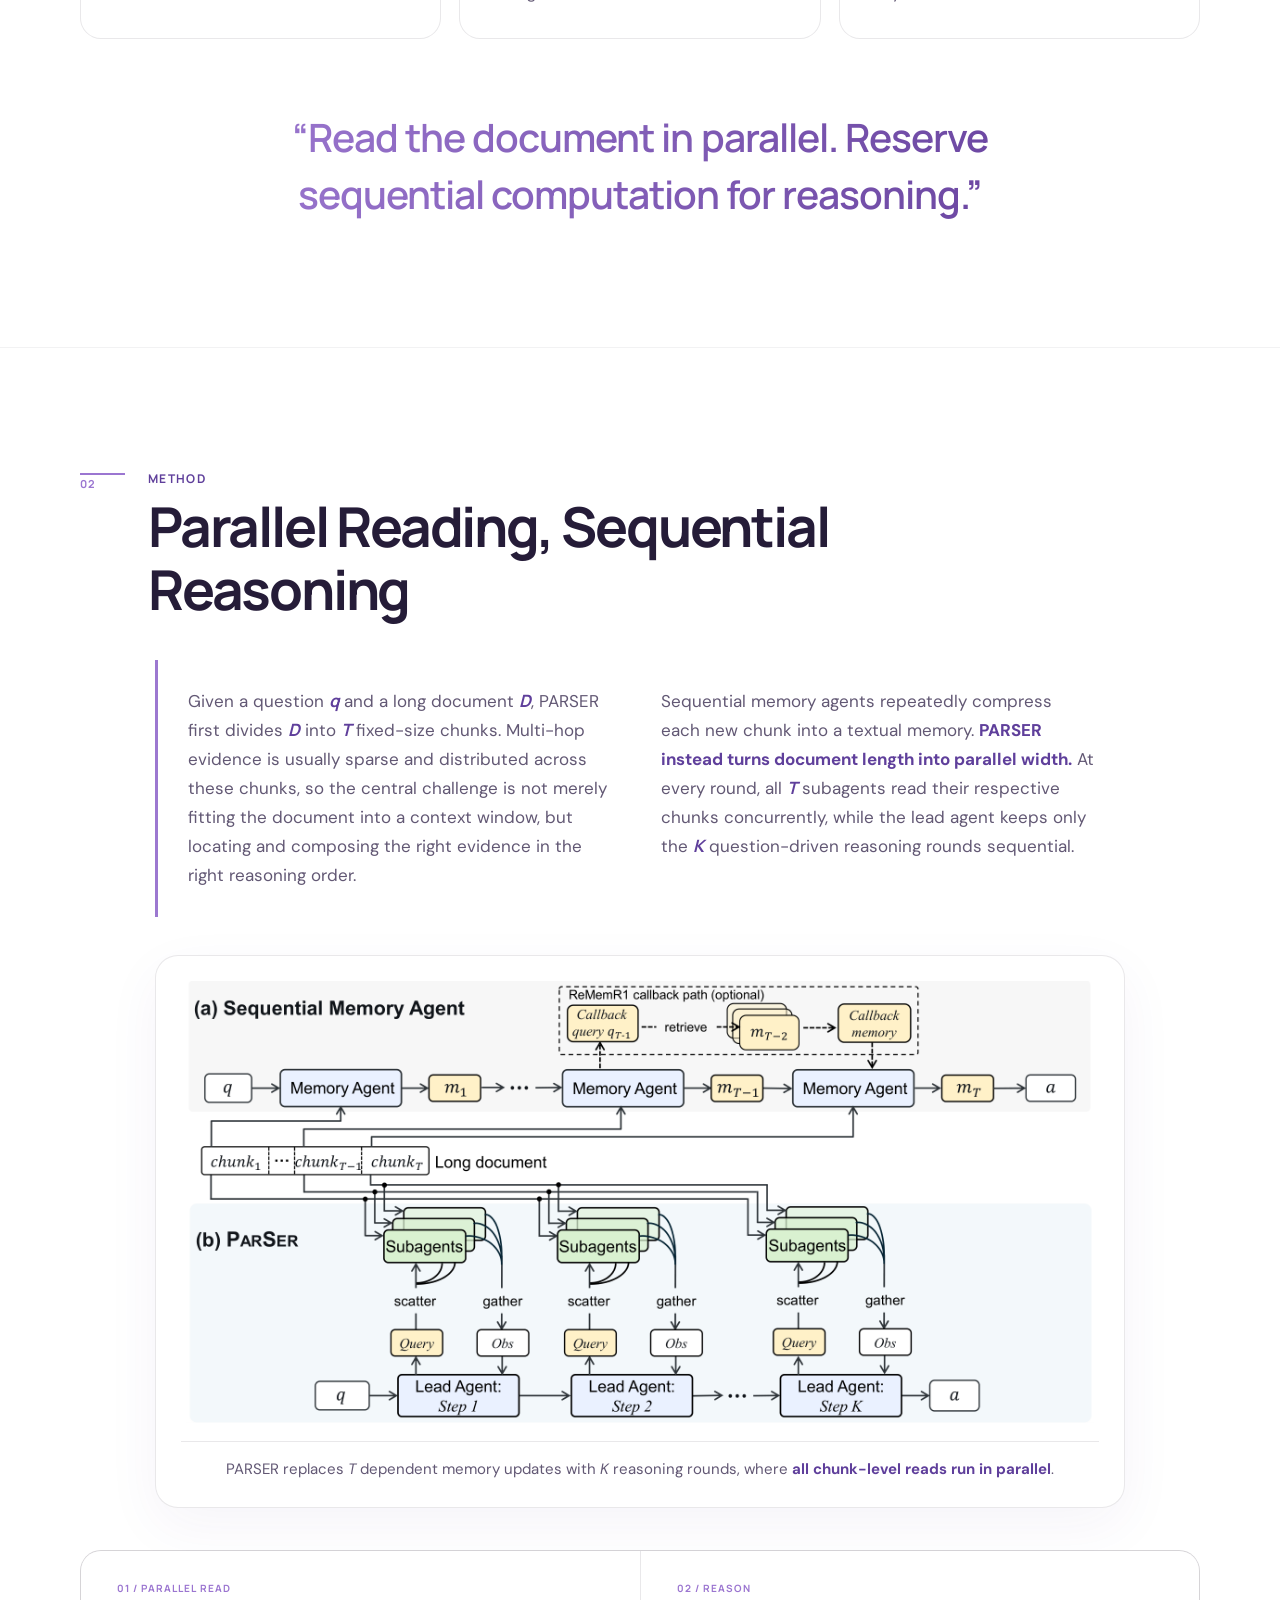
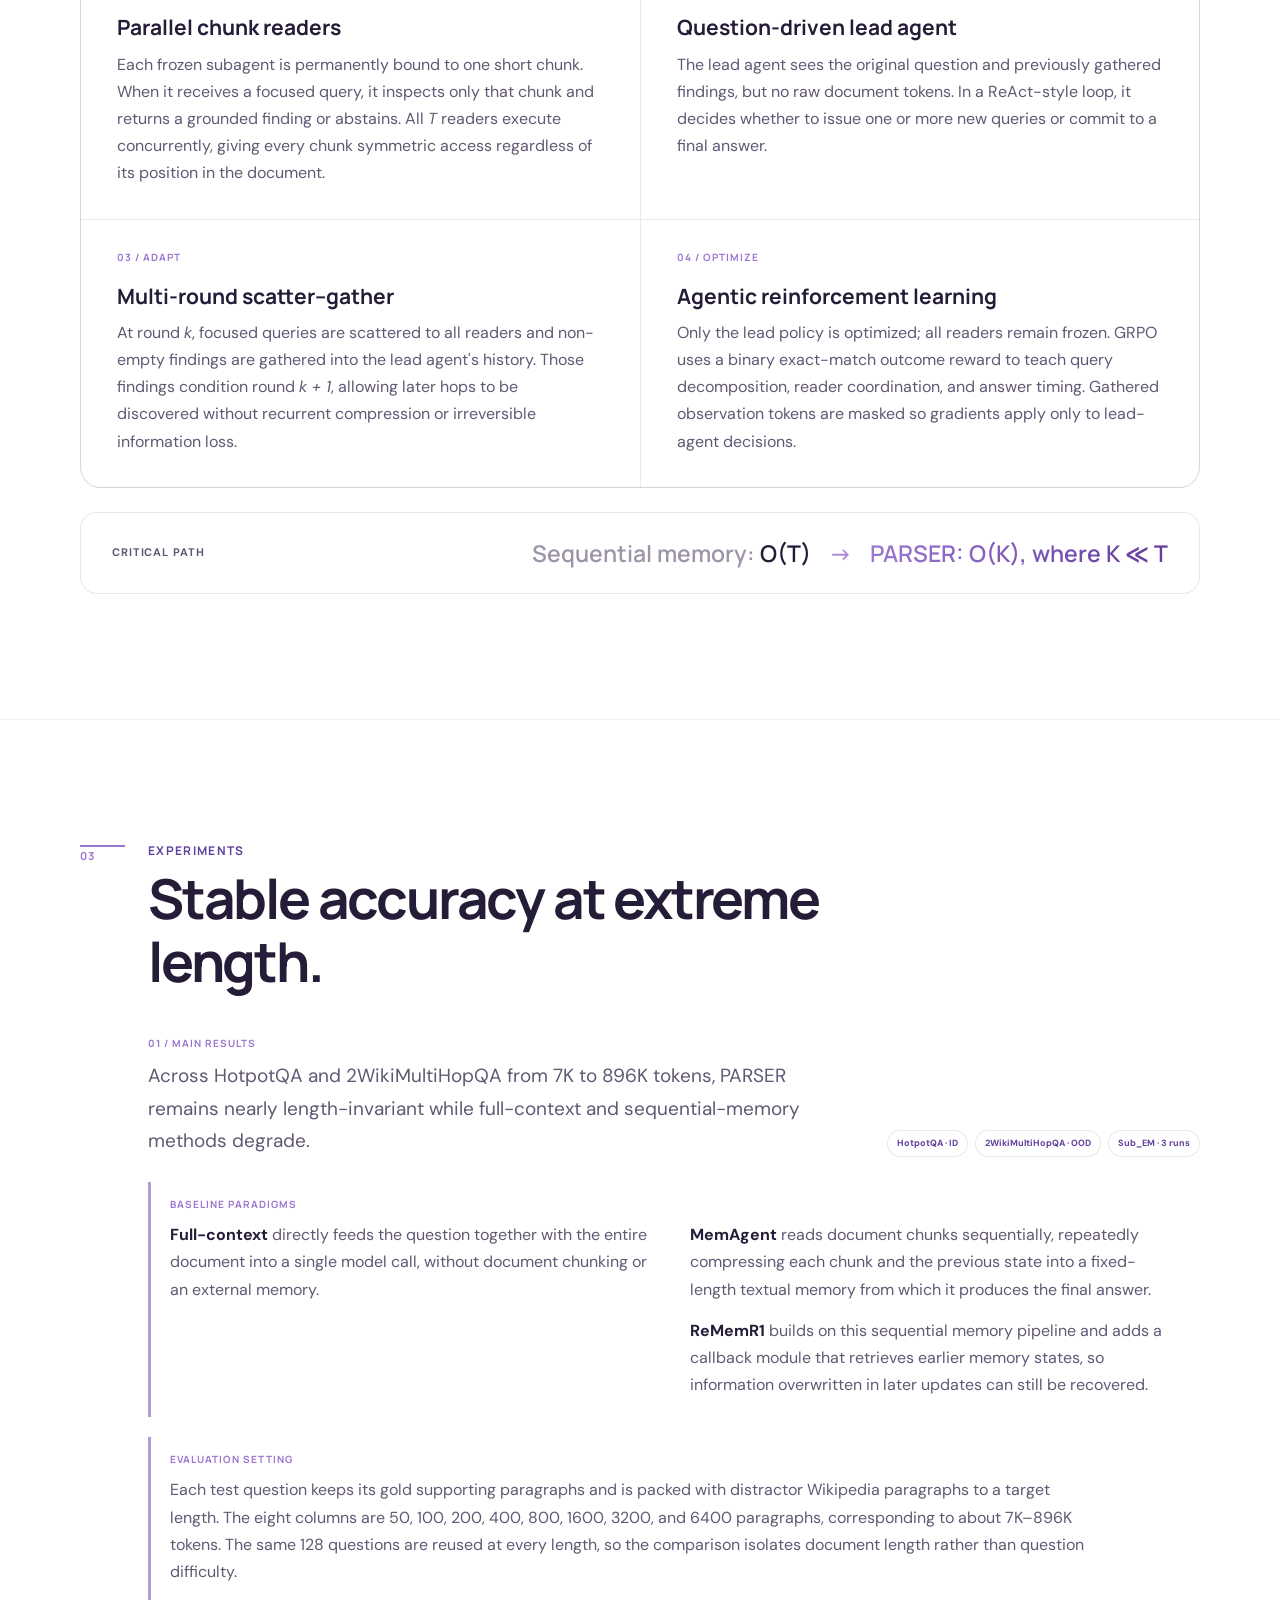
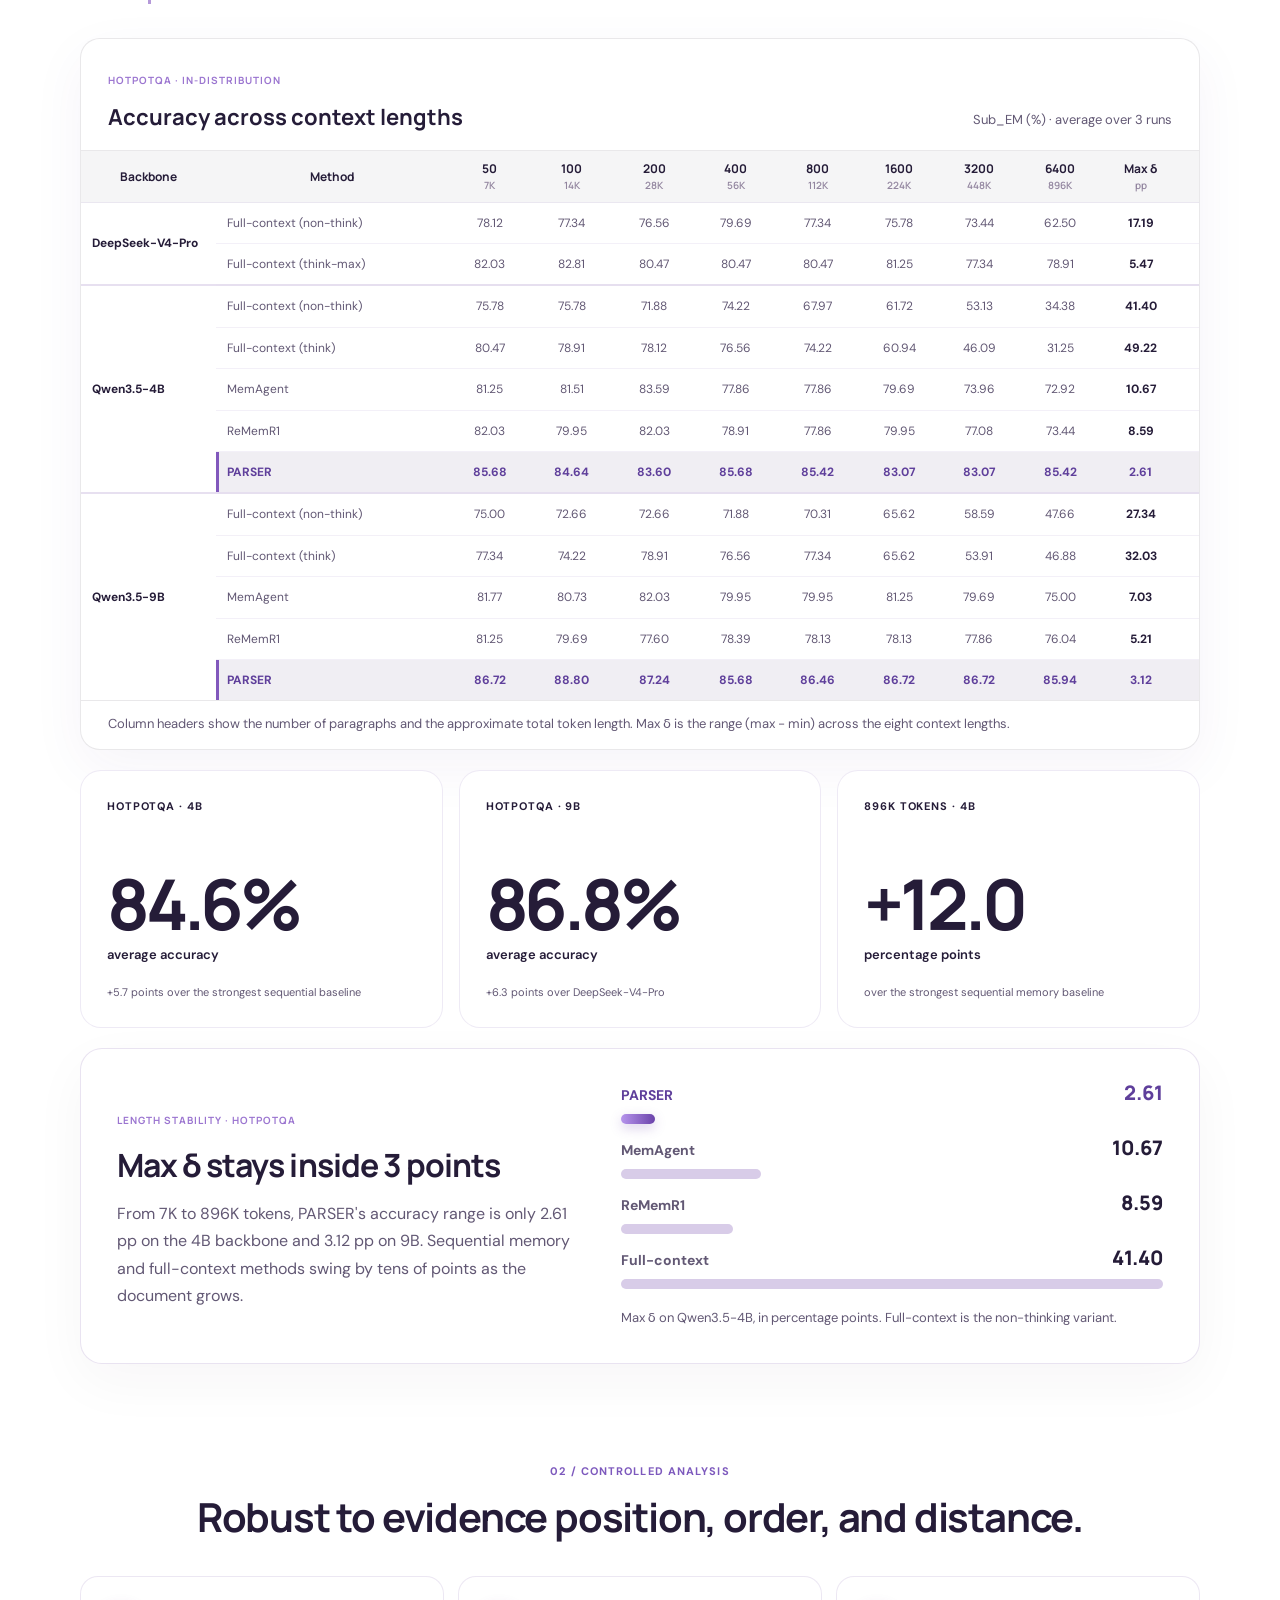
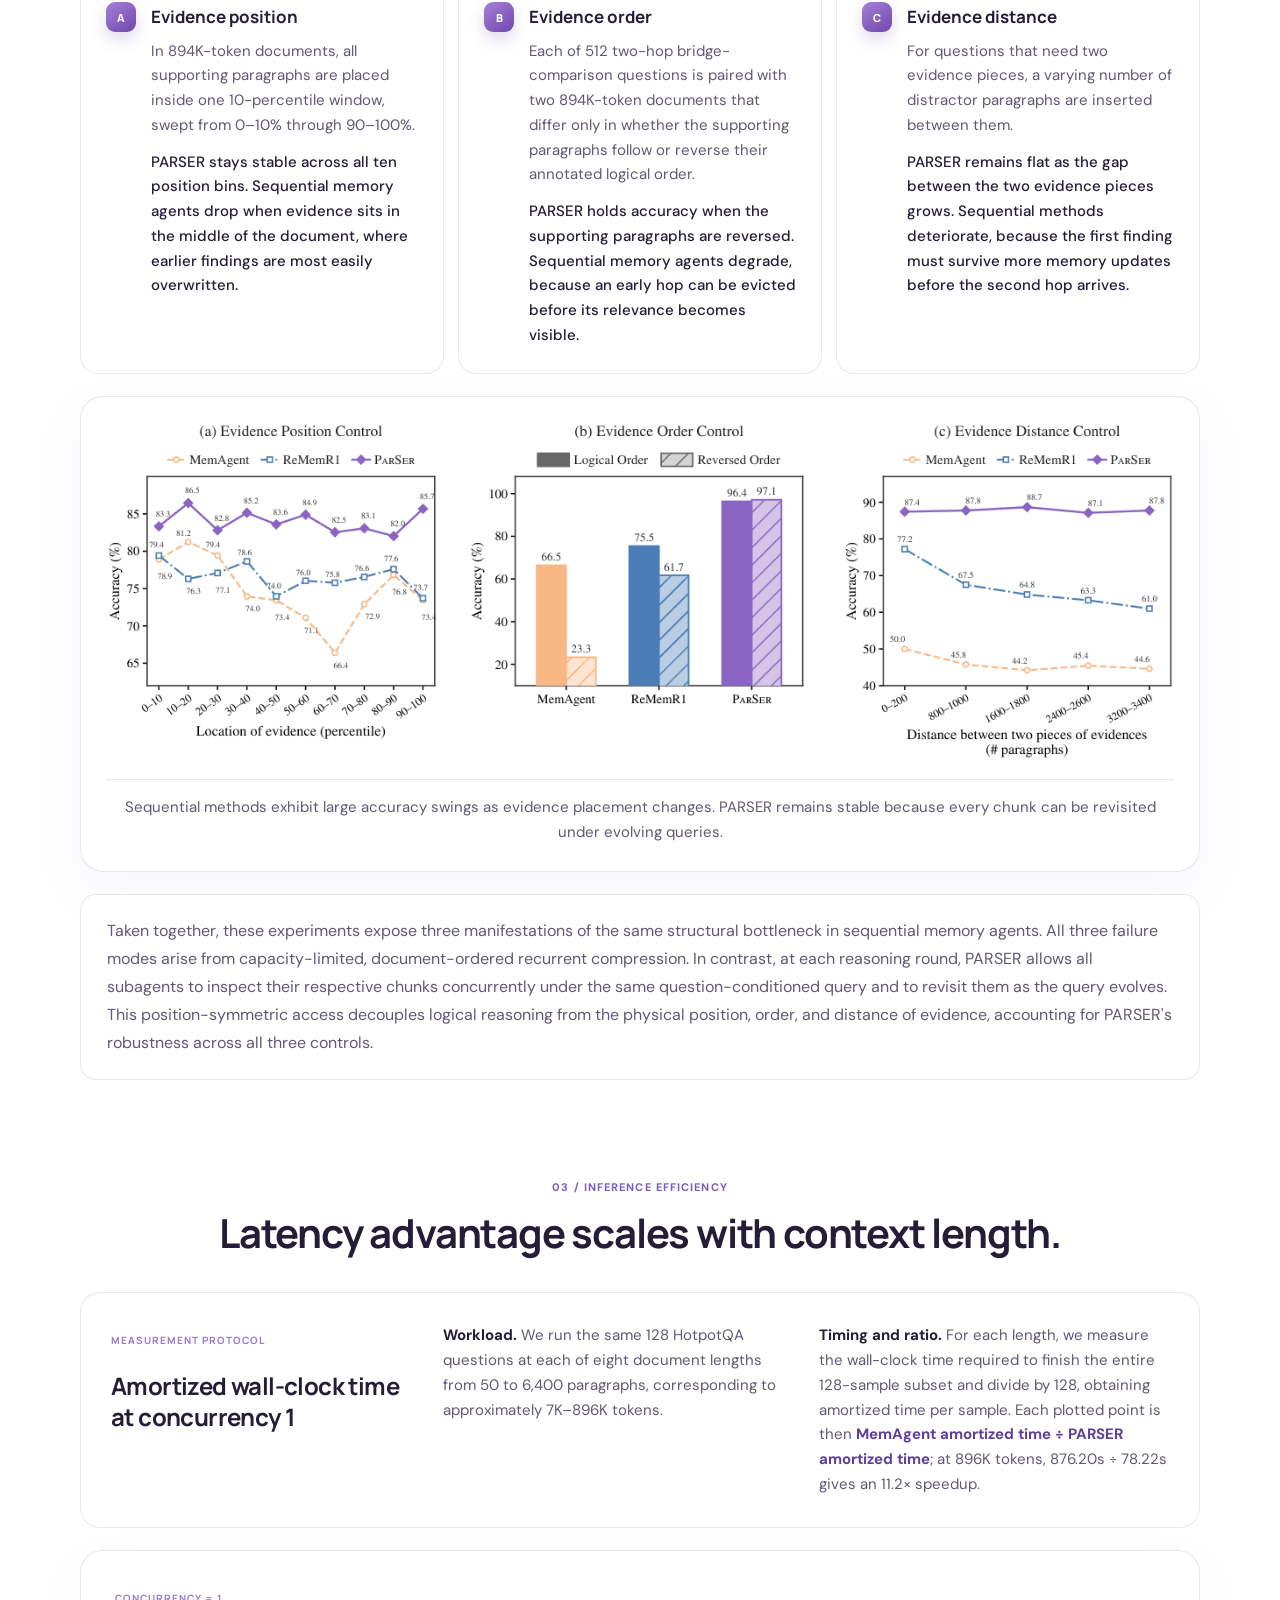
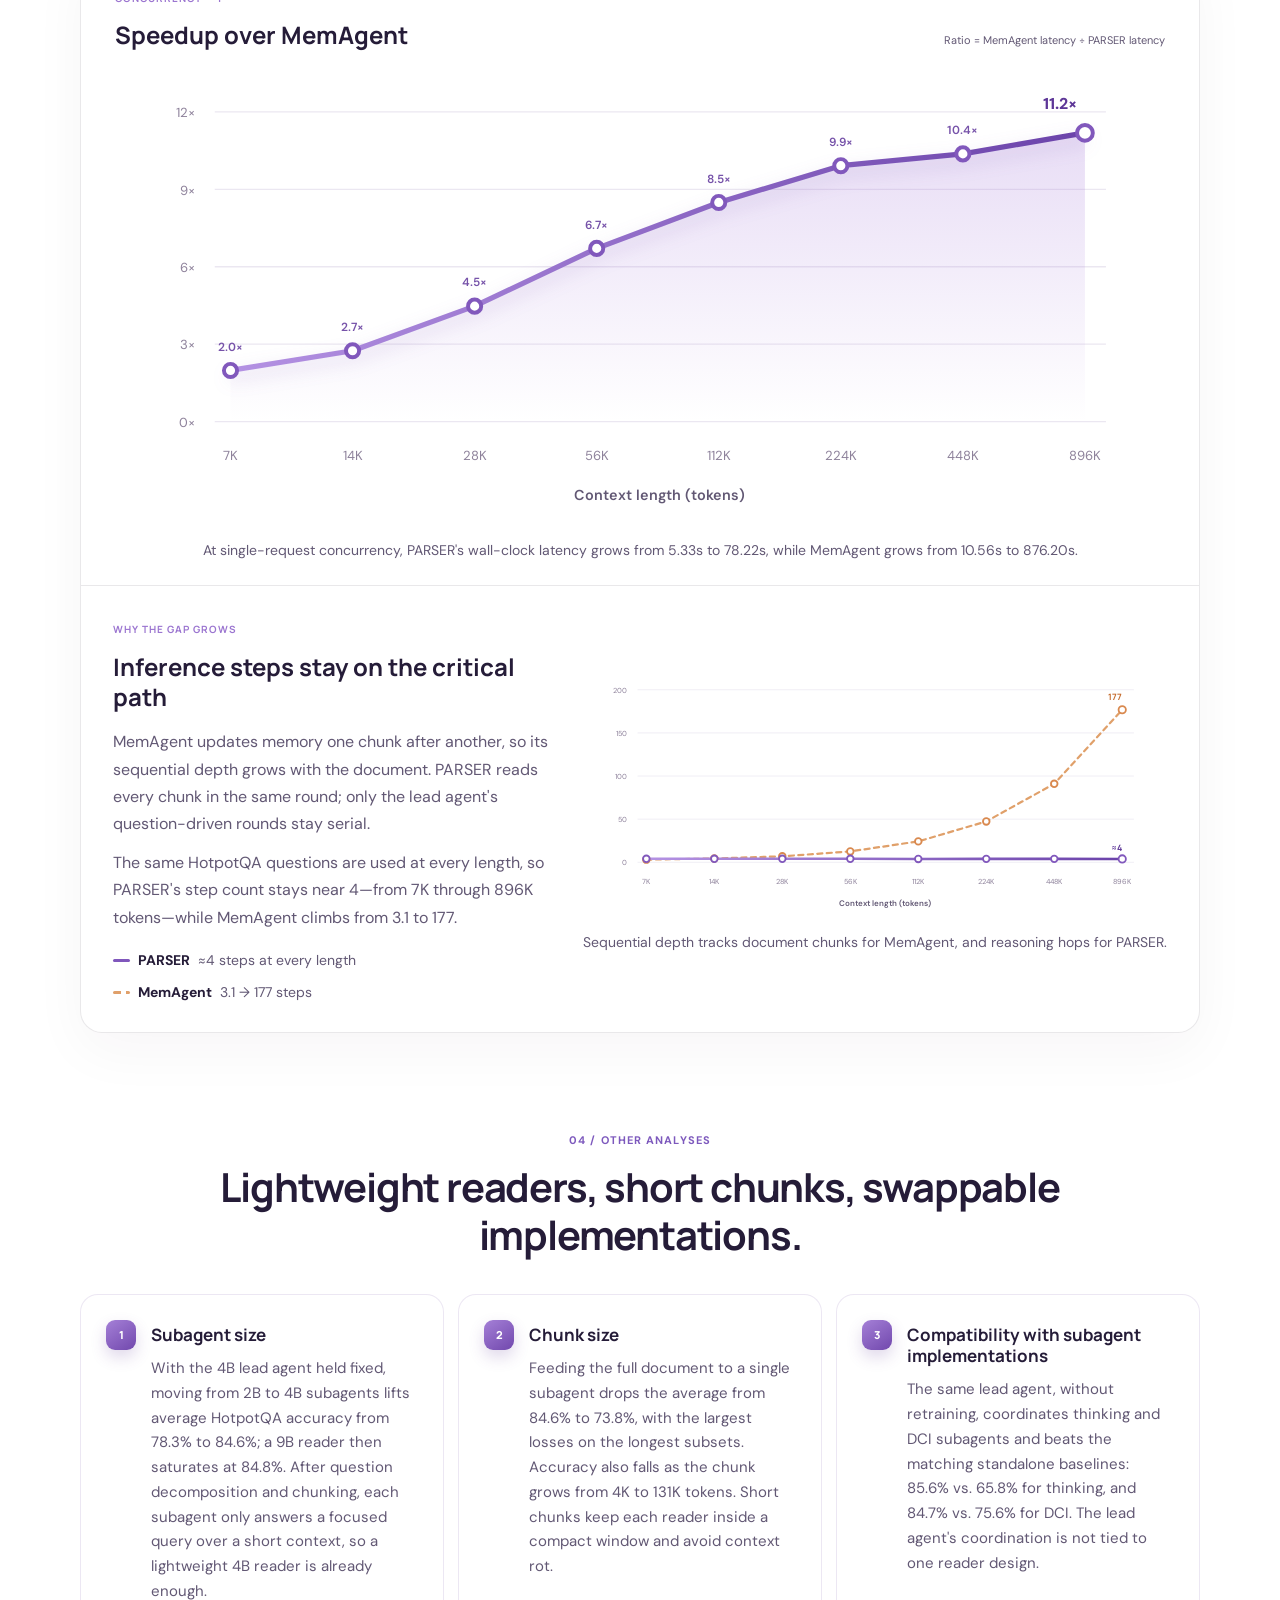
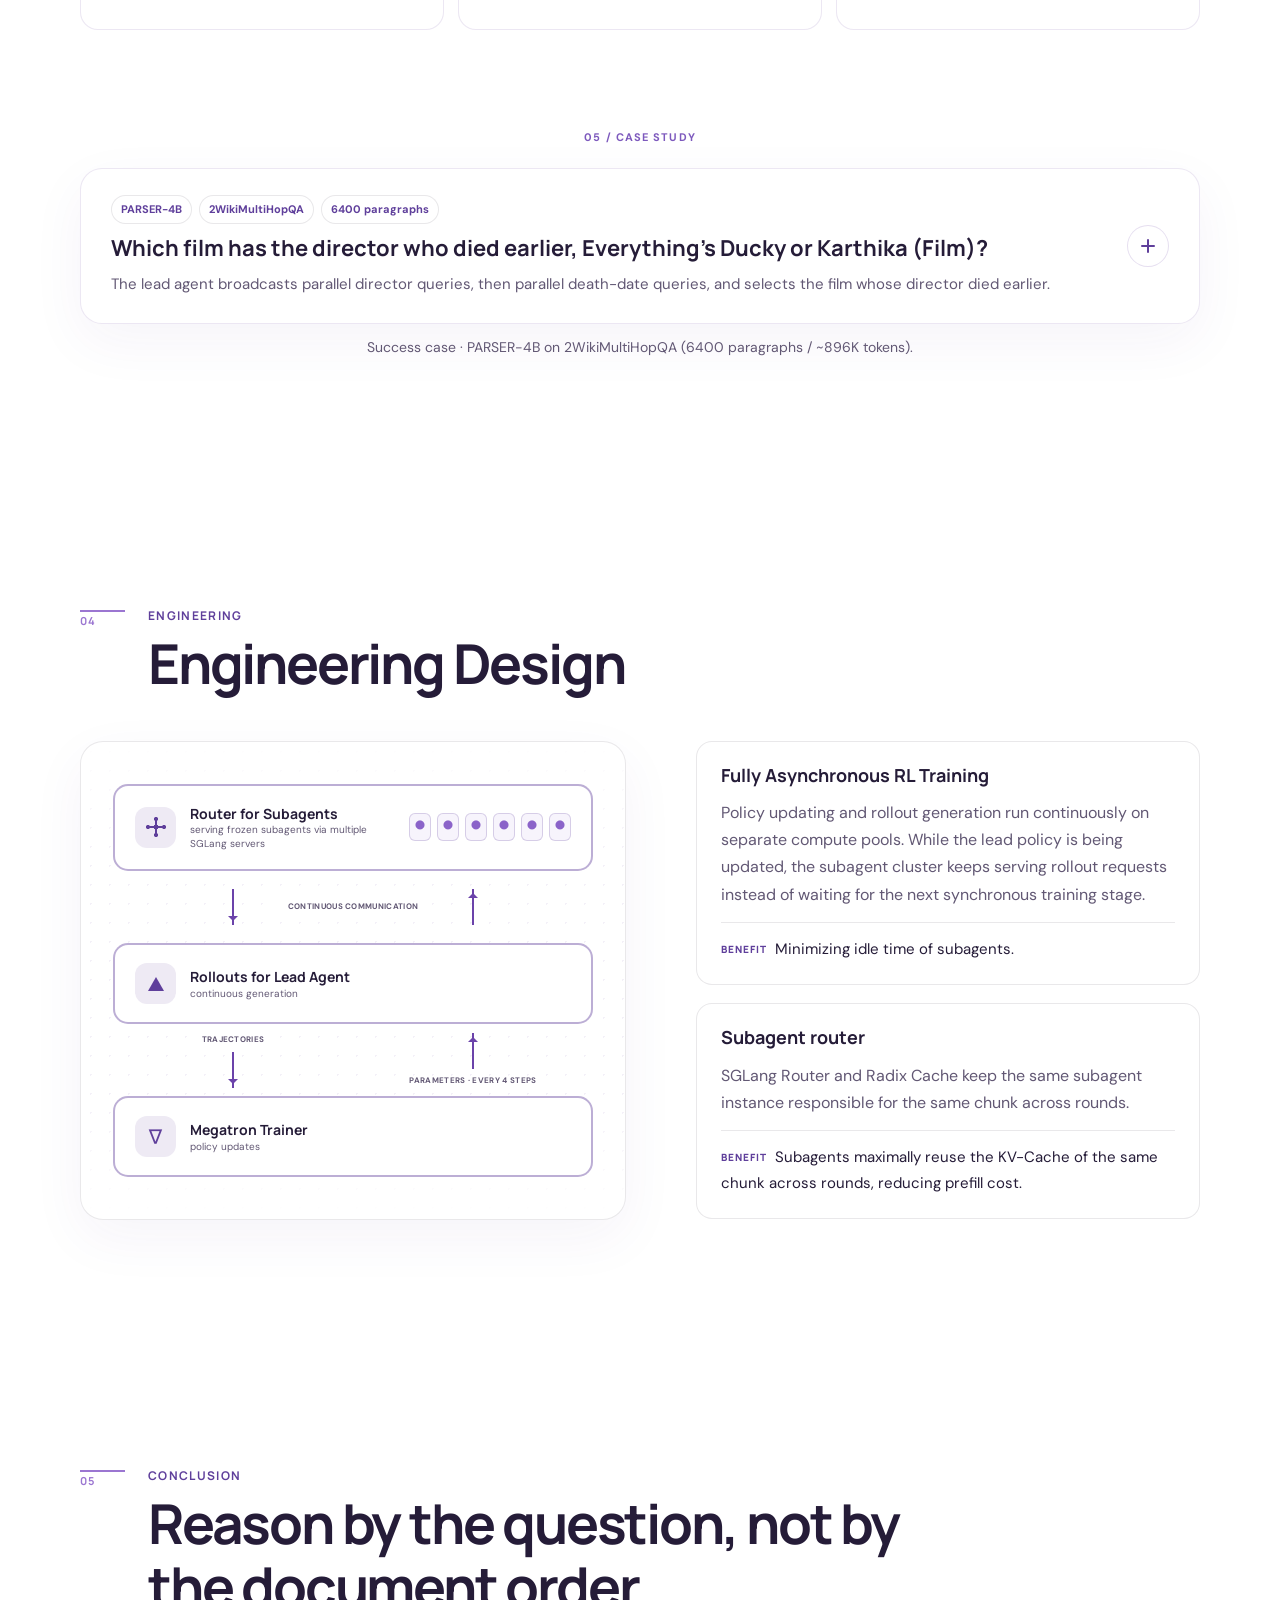
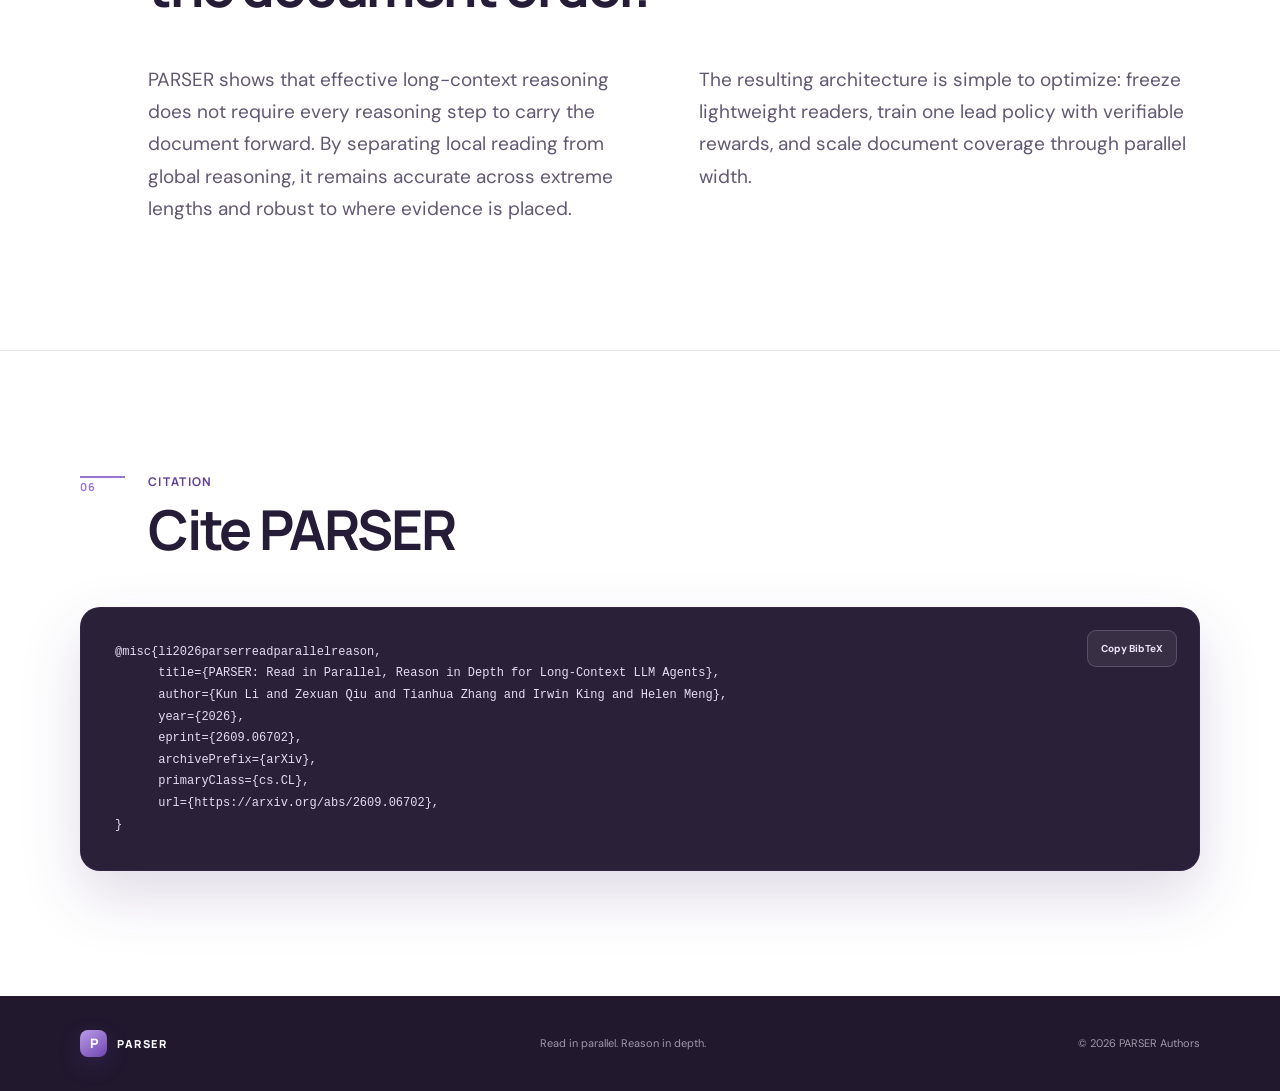
==== commit f5848a3f: "Rewrite Engineering Design as two system notes and refresh experiments copy. Co-authored-by: Cursor " ====
--- a/index.html
+++ b/index.html
@@ -7,7 +7,7 @@
       name="description"
       content="PARSER: Read in Parallel, Reason in Depth for Long-Context LLM Agents."
     />
-    <meta name="theme-color" content="#fcfbfd" />
+    <meta name="theme-color" content="#f7f4fc" />
     <title>PARSER — Long-Context LLM Agents</title>
     <link rel="alternate" hreflang="en" href="./index.html" />
     <link rel="alternate" hreflang="zh-CN" href="./zh.html" />
@@ -38,13 +38,17 @@
           <a href="#experiments">Experiments</a>
           <a href="#engineering">Engineering</a>
           <a href="#citation">Citation</a>
-          <a class="lang-switch" href="./zh.html" hreflang="zh-CN" lang="zh-CN">中文</a>
+          <div class="lang-toggle" role="group" aria-label="Language">
+            <a href="./index.html" hreflang="en" lang="en" aria-current="page">EN</a>
+            <a href="./zh.html" hreflang="zh-CN" lang="zh-CN">中文</a>
+          </div>
         </div>
       </nav>
     </header>
 
     <main id="top">
-      <section class="hero shell">
+      <section class="hero">
+        <div class="shell">
         <h1 class="fade-in delay-1">
           <span class="parser-word">PARSER</span>
           <span class="title-rest">Read in Parallel, Reason in Depth for Long-Context LLM Agents</span>
@@ -89,6 +93,7 @@
           <div><strong>+12.0</strong><span>points at 896K</span></div>
           <div><strong>11×</strong><span>lower latency</span></div>
         </div>
+        </div>
       </section>
 
       <section id="introduction" class="section shell">
@@ -259,12 +264,30 @@
               <strong>Full-context</strong> directly feeds the question together with the entire
               document into a single model call, without document chunking or an external memory.
             </p>
-            <p>
-              <strong>MemAgent</strong> reads document chunks sequentially, repeatedly compressing
-              each chunk and the previous state into a fixed-length textual memory from which it
-              produces the final answer.
-            </p>
-          </div>
+            <div class="baseline-stack">
+              <p>
+                <strong>MemAgent</strong> reads document chunks sequentially, repeatedly compressing
+                each chunk and the previous state into a fixed-length textual memory from which it
+                produces the final answer.
+              </p>
+              <p>
+                <strong>ReMemR1</strong> builds on this sequential memory pipeline and adds a
+                callback module that retrieves earlier memory states, so information overwritten
+                in later updates can still be recovered.
+              </p>
+            </div>
+          </div>
+        </div>
+
+        <div class="eval-setting">
+          <span class="mini-label">EVALUATION SETTING</span>
+          <p>
+            Each test question keeps its gold supporting paragraphs and is packed with distractor
+            Wikipedia paragraphs to a target length. The eight columns are 50, 100, 200, 400, 800,
+            1600, 3200, and 6400 paragraphs, corresponding to about 7K–896K tokens. The same 128
+            questions are reused at every length, so the comparison isolates document length rather
+            than question difficulty.
+          </p>
         </div>
 
         <div class="results-table-card">
@@ -509,6 +532,15 @@
             remains stable because every chunk can be revisited under evolving queries.
           </figcaption>
         </figure>
+        <p class="analysis-summary">
+          Taken together, these experiments expose three manifestations of the same structural
+          bottleneck in sequential memory agents. All three failure modes arise from
+          capacity-limited, document-ordered recurrent compression. In contrast, at each reasoning
+          round, PARSER allows all subagents to inspect their respective chunks concurrently under
+          the same question-conditioned query and to revisit them as the query evolves. This
+          position-symmetric access decouples logical reasoning from the physical position, order,
+          and distance of evidence, accounting for PARSER's robustness across all three controls.
+        </p>
 
         <div class="subsection-heading">
           <span>03 / Inference efficiency</span>
@@ -920,48 +952,63 @@
           <div class="section-heading">
             <span class="section-number">04</span>
             <div>
-              <p class="kicker">Engineering Design</p>
-              <h2>Fully Asynchronous RL Training</h2>
+              <p class="kicker">Engineering</p>
+              <h2>Engineering Design</h2>
             </div>
           </div>
 
           <div class="engineering-layout">
             <div class="pipeline">
+              <div class="pipeline-node router-node">
+                <span class="node-icon router-icon" aria-hidden="true"></span>
+                <div><strong>Router for Subagents</strong><small>serving frozen subagents via multiple SGLang servers</small></div>
+                <div class="router-servers" aria-hidden="true">
+                  <i></i><i></i><i></i><i></i><i></i><i></i>
+                </div>
+              </div>
+              <div class="pipeline-exchange comm-link">
+                <div class="flow-item down"><i></i></div>
+                <span>continuous communication</span>
+                <div class="flow-item up"><i></i></div>
+              </div>
               <div class="pipeline-node rollout-node">
-                <span class="node-icon">↯</span>
-                <div><strong>SGLang Rollouts</strong><small>continuous generation</small></div>
-              </div>
-              <div class="pipeline-flow">
-                <span>trajectories</span><i></i><span>parameters</span>
+                <span class="node-icon rollout-icon" aria-hidden="true"></span>
+                <div><strong>Rollouts for Lead Agent</strong><small>continuous generation</small></div>
+              </div>
+              <div class="pipeline-exchange">
+                <div class="flow-item down">
+                  <span>trajectories</span>
+                  <i></i>
+                </div>
+                <div class="flow-item up">
+                  <i></i>
+                  <span>parameters · every 4 steps</span>
+                </div>
               </div>
               <div class="pipeline-node trainer-node">
                 <span class="node-icon">∇</span>
-                <div><strong>Megatron Trainer</strong><small>continuous policy updates</small></div>
-              </div>
-              <div class="subagent-cluster">
-                <span class="cluster-label">SGLang Model Gateway</span>
-                <div class="cluster-gpus">
-                  <i></i><i></i><i></i><i></i><i></i>
-                  <i></i><i></i><i></i><i></i><i></i>
-                </div>
-                <p>Serving frozen subagents continuously</p>
+                <div><strong>Megatron Trainer</strong><small>policy updates</small></div>
               </div>
             </div>
 
             <div class="engineering-copy">
-              <div class="idle-highlight">
-                <span>KEY SYSTEM BENEFIT</span>
-                <strong>Minimizing idle time of subagents</strong>
-              </div>
-              <p>
-                Policy updating and rollout generation run continuously on separate compute pools.
-                While the lead policy is being updated, the subagent cluster keeps serving rollout
-                requests instead of waiting for the next synchronous training stage.
-              </p>
-              <ul class="check-list">
-                <li><span>✓</span><div><strong>Decoupled resources</strong>Rollout and actor training proceed asynchronously.</div></li>
-                <li><span>✓</span><div><strong>Cache-aware routing</strong>SGLang Router and Radix Cache allow subagents to maximally reuse the KV-Cache of the same chunk across rounds.</div></li>
-              </ul>
+              <article class="eng-point">
+                <h3>Fully Asynchronous RL Training</h3>
+                <p>
+                  Policy updating and rollout generation run continuously on separate compute pools.
+                  While the lead policy is being updated, the subagent cluster keeps serving rollout
+                  requests instead of waiting for the next synchronous training stage.
+                </p>
+                <p class="eng-benefit"><span>Benefit</span>Minimizing idle time of subagents.</p>
+              </article>
+              <article class="eng-point">
+                <h3>Subagent router</h3>
+                <p>
+                  SGLang Router and Radix Cache keep the same subagent instance responsible for the
+                  same chunk across rounds.
+                </p>
+                <p class="eng-benefit"><span>Benefit</span>Subagents maximally reuse the KV-Cache of the same chunk across rounds, reducing prefill cost.</p>
+              </article>
             </div>
           </div>
         </div>
--- a/styles.css
+++ b/styles.css
@@ -4,15 +4,15 @@
   --purple: #7d59bd;
   --purple-deep: #5f3f9b;
   --purple-light: #b99ae9;
-  --page: #fcfbfd;
-  --surface: #f4f2f8;
-  --surface-2: #ece8f2;
-  --lavender: #eae6f1;
-  --lavender-pale: #f7f6fa;
-  --lilac: #e2dee9;
+  --page: #fff;
+  --surface: #fff;
+  --surface-2: #f5f5f6;
+  --lavender: #eeeaf4;
+  --lavender-pale: #fff;
+  --lilac: #f0eef3;
   --white: #fff;
-  --line: rgba(92, 61, 146, 0.08);
-  --shadow: 0 18px 50px rgba(76, 44, 128, 0.06);
+  --line: rgba(40, 32, 55, 0.1);
+  --shadow: 0 18px 50px rgba(40, 32, 55, 0.05);
   --sans: "DM Sans", system-ui, sans-serif;
   --display: "Manrope", "DM Sans", system-ui, sans-serif;
 }
@@ -28,23 +28,11 @@
 body {
   margin: 0;
   color: var(--ink);
-  background: var(--page);
+  background: #fff;
   font-family: var(--sans);
   font-size: 18px;
   line-height: 1.7;
   overflow-x: hidden;
-}
-
-body::before {
-  content: "";
-  position: fixed;
-  inset: 0;
-  z-index: -2;
-  background:
-    linear-gradient(rgba(106, 72, 166, 0.014) 1px, transparent 1px),
-    linear-gradient(90deg, rgba(106, 72, 166, 0.014) 1px, transparent 1px);
-  background-size: 48px 48px;
-  pointer-events: none;
 }
 
 a {
@@ -95,15 +83,15 @@
   position: sticky;
   top: 0;
   z-index: 30;
-  background: rgba(252, 251, 253, 0.86);
+  background: transparent;
   border-bottom: 1px solid transparent;
-  backdrop-filter: blur(18px);
-  transition: border-color 200ms ease, box-shadow 200ms ease;
+  transition: background 200ms ease, border-color 200ms ease, box-shadow 200ms ease;
 }
 
 .site-header.scrolled {
-  border-color: var(--line);
-  box-shadow: 0 10px 35px rgba(67, 42, 108, 0.06);
+  background: #f7f4fc;
+  border-color: rgba(40, 32, 55, 0.06);
+  box-shadow: 0 10px 35px rgba(40, 32, 55, 0.04);
 }
 
 .nav {
@@ -171,23 +159,44 @@
   transform: scaleX(1);
 }
 
-.lang-switch {
-  padding: 6px 13px !important;
-  color: var(--purple-deep);
+.lang-toggle {
+  display: inline-flex;
+  align-items: center;
+  padding: 3px;
   border: 1px solid rgba(99, 60, 159, 0.14);
   border-radius: 999px;
-  background: var(--surface);
-  letter-spacing: 0.04em;
-}
-
-.lang-switch::after {
+  background: #f3f0f8;
+  gap: 2px;
+}
+
+.lang-toggle a {
+  padding: 6px 13px !important;
+  border-radius: 999px;
+  color: #6d6d76;
+  font-size: 13px;
+  font-weight: 700;
+  line-height: 1.2;
+  letter-spacing: 0;
+}
+
+.lang-toggle a::after {
   display: none !important;
 }
 
-.lang-switch:hover,
-.lang-switch.active {
-  color: var(--purple-deep);
-  background: var(--surface-2);
+.lang-toggle a:hover,
+.lang-toggle a.active {
+  color: #3f3f46;
+}
+
+.lang-toggle a[aria-current="page"] {
+  color: #fff;
+  background: var(--purple-deep);
+  box-shadow: 0 4px 10px rgba(95, 63, 155, 0.28);
+}
+
+.lang-toggle a[aria-current="page"]:hover,
+.lang-toggle a[aria-current="page"].active {
+  color: #fff;
 }
 
 html[lang="zh-CN"] body {
@@ -215,8 +224,13 @@
 }
 
 .hero {
-  padding-top: 88px;
+  margin-top: -72px;
+  padding: 160px 0 92px;
   text-align: center;
+  background:
+    radial-gradient(ellipse at 8% 0%, rgba(214, 190, 255, 0.32), transparent 46%),
+    radial-gradient(ellipse at 92% 6%, rgba(194, 166, 241, 0.18), transparent 40%),
+    linear-gradient(180deg, #f7f4fc 0%, #f7f4fc 28%, #fbf9fd 62%, #fff 100%);
 }
 
 .eyebrow {
@@ -760,8 +774,8 @@
 }
 
 .section-tint {
-  background: linear-gradient(180deg, rgba(244, 242, 248, 0.72), rgba(250, 249, 252, 0.4));
-  border-block: 1px solid rgba(103, 67, 158, 0.05);
+  background: #fff;
+  border-block: 1px solid rgba(40, 32, 55, 0.06);
 }
 
 .paper-figure {
@@ -785,6 +799,17 @@
   border-top: 1px solid var(--line);
   font-size: 15px;
   text-align: center;
+}
+
+.analysis-summary {
+  margin: 22px 0 0;
+  padding: 22px 26px;
+  color: var(--ink-soft);
+  border: 1px solid var(--line);
+  border-radius: 16px;
+  background: #fff;
+  font-size: 16px;
+  line-height: 1.75;
 }
 
 .workflow-figure {
@@ -865,7 +890,7 @@
   gap: 20px;
   border: 1px solid rgba(111, 72, 171, 0.14);
   border-radius: 17px;
-  background: linear-gradient(100deg, var(--surface), var(--surface-2));
+  background: #fff;
 }
 
 .equation-label {
@@ -929,8 +954,33 @@
   margin: 0;
 }
 
+.baseline-stack {
+  display: grid;
+  gap: 14px;
+}
+
 .baseline-note strong {
   color: var(--ink);
+}
+
+.eval-setting {
+  margin: -14px 0 34px 68px;
+  padding: 17px 19px 19px;
+  color: var(--ink-soft);
+  border-left: 3px solid #b599d9;
+  border-radius: 0 10px 10px 0;
+  background: var(--surface);
+  font-size: 16px;
+}
+
+.eval-setting > .mini-label {
+  margin-bottom: 12px;
+  display: block;
+}
+
+.eval-setting p {
+  margin: 0;
+  max-width: 920px;
 }
 
 .results-table-card {
@@ -1086,9 +1136,12 @@
   border-radius: 21px;
 }
 
-.result-card.lavender { background: linear-gradient(145deg, var(--lavender-pale), var(--surface)); }
-.result-card.lilac { background: linear-gradient(145deg, var(--surface), var(--surface-2)); }
-.result-card.violet { color: var(--ink); background: linear-gradient(145deg, var(--surface-2), var(--lilac)); }
+.result-card.lavender,
+.result-card.lilac,
+.result-card.violet {
+  color: var(--ink);
+  background: #fff;
+}
 
 .result-card p {
   margin: 0;
@@ -1138,8 +1191,8 @@
   align-items: center;
   border: 1px solid rgba(99, 60, 159, 0.14);
   border-radius: 22px;
-  background: linear-gradient(145deg, var(--lavender-pale), var(--surface-2));
-  box-shadow: 0 18px 55px rgba(76, 44, 128, 0.05);
+  background: #fff;
+  box-shadow: 0 18px 55px rgba(40, 32, 55, 0.04);
 }
 
 .delta-showcase-copy h3 {
@@ -1235,7 +1288,7 @@
   gap: 15px;
   border: 1px solid rgba(99, 60, 159, 0.12);
   border-radius: 18px;
-  background: linear-gradient(145deg, var(--lavender-pale), var(--surface));
+  background: #fff;
 }
 
 .analysis-index {
@@ -1482,7 +1535,7 @@
   flex-wrap: wrap;
   gap: 10px;
   border-radius: 12px;
-  background: linear-gradient(135deg, var(--surface-2), var(--lilac));
+  background: var(--surface-2);
 }
 
 .case-answer code {
@@ -1510,7 +1563,7 @@
   gap: 36px;
   border: 1px solid rgba(99, 60, 159, 0.12);
   border-radius: 20px;
-  background: linear-gradient(145deg, var(--lavender-pale), var(--surface-2));
+  background: #fff;
 }
 
 .latency-protocol-lead h4 {
@@ -1554,13 +1607,15 @@
   display: grid;
   grid-template-columns: 1.04fr 0.96fr;
   gap: 70px;
-  align-items: center;
+  align-items: start;
 }
 
 .pipeline {
   min-height: 430px;
-  padding: 42px;
+  padding: 42px 32px;
   position: relative;
+  display: flex;
+  flex-direction: column;
   border: 1px solid var(--line);
   border-radius: 23px;
   background: var(--surface);
@@ -1584,9 +1639,10 @@
   gap: 14px;
   position: relative;
   z-index: 2;
-  border: 1px solid var(--line);
+  border: 2px solid rgba(95, 63, 155, 0.42);
   border-radius: 15px;
-  background: var(--lavender-pale);
+  background: #fff;
+  min-height: 78px;
 }
 
 .node-icon {
@@ -1610,167 +1666,165 @@
 .pipeline-node strong { font: 700 14px/1.4 var(--display); }
 .pipeline-node small { color: var(--ink-soft); font-size: 10px; }
 
-.pipeline-flow {
-  height: 56px;
-  display: flex;
+.router-node > div:first-of-type {
+  min-width: 0;
+  flex: 0 1 auto;
+}
+
+.rollout-icon::before {
+  content: "";
+  width: 0;
+  height: 0;
+  border-left: 8px solid transparent;
+  border-right: 8px solid transparent;
+  border-bottom: 14px solid var(--purple-deep);
+}
+
+.router-icon::before {
+  content: "";
+  width: 20px;
+  height: 20px;
+  background:
+    radial-gradient(circle at 50% 50%, var(--purple-deep) 2.6px, transparent 2.8px),
+    radial-gradient(circle at 50% 2px, var(--purple-deep) 2px, transparent 2.2px),
+    radial-gradient(circle at 50% 18px, var(--purple-deep) 2px, transparent 2.2px),
+    radial-gradient(circle at 2px 50%, var(--purple-deep) 2px, transparent 2.2px),
+    radial-gradient(circle at 18px 50%, var(--purple-deep) 2px, transparent 2.2px),
+    linear-gradient(var(--purple-deep), var(--purple-deep)) 50% 4px / 2px 12px no-repeat,
+    linear-gradient(90deg, var(--purple-deep), var(--purple-deep)) 4px 50% / 12px 2px no-repeat;
+}
+
+.router-servers {
+  display: flex;
+  flex-wrap: nowrap;
+  justify-content: flex-end;
+  gap: 6px;
+  margin-left: auto;
+  padding-left: 12px;
+}
+
+.router-servers i {
+  width: 22px;
+  height: 28px;
+  border: 1px solid rgba(95, 63, 155, 0.22);
+  border-radius: 6px;
+  background:
+    radial-gradient(circle at 50% 42%, #8b63c9 0 4px, transparent 5px),
+    #f7f4fc;
+}
+
+.pipeline-exchange {
+  display: grid;
+  grid-template-columns: 1fr 1fr;
+  min-height: 72px;
+  position: relative;
+  z-index: 2;
+}
+
+.flow-item {
+  display: flex;
+  flex-direction: column;
   align-items: center;
   justify-content: center;
-  gap: 10px;
+  gap: 5px;
+  color: var(--ink-soft);
+  font-size: 8px;
+  font-weight: 700;
+  letter-spacing: 0.04em;
+  text-transform: uppercase;
+  text-align: center;
+}
+
+.flow-item i {
+  width: 2px;
+  height: 36px;
   position: relative;
-  z-index: 2;
-  color: var(--ink-soft);
-  font-size: 8px;
-  text-transform: uppercase;
-}
-
-.pipeline-flow i {
-  width: 1px;
-  height: 45px;
-  position: relative;
-  background: linear-gradient(#b998e0, #7952ac);
-}
-
-.pipeline-flow i::before,
-.pipeline-flow i::after {
+  background: #6b43aa;
+}
+
+.flow-item i::after {
   content: "";
   position: absolute;
-  left: -2px;
-  border: 3px solid transparent;
-}
-
-.pipeline-flow i::before { top: -1px; border-bottom-color: #b998e0; }
-.pipeline-flow i::after { bottom: -1px; border-top-color: #7952ac; }
-
-.subagent-cluster {
-  margin-top: 34px;
-  padding: 16px;
-  position: relative;
-  z-index: 2;
-  border: 1px dashed rgba(99, 60, 159, 0.18);
-  border-radius: 14px;
+  left: -4px;
+  border: 5px solid transparent;
+}
+
+.flow-item.down i::after {
+  bottom: -1px;
+  border-top-color: #6b43aa;
+}
+
+.flow-item.up i::after {
+  top: -1px;
+  border-bottom-color: #6b43aa;
+}
+
+.comm-link > span {
+  position: absolute;
+  left: 50%;
+  top: 50%;
+  z-index: 1;
+  padding: 0 8px;
+  color: var(--ink-soft);
+  background: var(--surface);
+  font-size: 8px;
+  font-weight: 700;
+  letter-spacing: 0.04em;
+  text-transform: uppercase;
   text-align: center;
-}
-
-.cluster-label {
-  color: var(--purple);
-  font-size: 9px;
-  font-weight: 700;
-  letter-spacing: 0.08em;
-  text-transform: uppercase;
-}
-
-.cluster-gpus {
-  margin: 12px auto 8px;
-  display: flex;
-  justify-content: center;
-  gap: 6px;
-}
-
-.cluster-gpus i {
-  width: 23px;
-  height: 30px;
-  border: 1px solid rgba(99, 60, 159, 0.14);
-  border-radius: 4px;
-  background:
-    radial-gradient(circle at 50% 42%, #b99ae9 0 4px, transparent 5px),
-    var(--lavender-pale);
-}
-
-.subagent-cluster p {
-  margin: 0;
-  color: var(--ink-soft);
-  font-size: 9px;
-}
-
-.idle-highlight {
-  margin-bottom: 24px;
-  padding: 21px 23px;
-  position: relative;
-  overflow: hidden;
+  transform: translate(-50%, -50%);
+  white-space: nowrap;
+}
+
+.engineering-copy {
+  display: grid;
+  gap: 18px;
+  align-content: start;
+}
+
+.eng-point {
+  padding: 22px 24px;
   border: 1px solid var(--line);
   border-radius: 16px;
-  background: linear-gradient(135deg, var(--lavender-pale), var(--surface-2));
-}
-
-.idle-highlight::after {
-  content: "";
-  width: 130px;
-  height: 130px;
-  position: absolute;
-  top: -76px;
-  right: -42px;
-  border-radius: 50%;
-  background: rgba(185, 154, 233, 0.12);
-}
-
-.idle-highlight span,
-.idle-highlight strong {
-  display: block;
-  position: relative;
-  z-index: 1;
-}
-
-.idle-highlight span {
+  background: #fff;
+}
+
+.eng-point h3 {
+  margin: 0 0 12px;
+  font: 700 18px/1.3 var(--display);
+}
+
+.eng-point > p {
+  margin: 0;
+  color: var(--ink-soft);
+  font-size: 16px;
+  line-height: 1.7;
+}
+
+.eng-benefit {
+  margin-top: 14px !important;
+  padding-top: 14px;
+  border-top: 1px solid var(--line);
+  color: var(--ink) !important;
+  font-size: 15px !important;
+}
+
+.eng-benefit span {
+  display: inline-block;
+  margin-right: 8px;
   color: var(--purple-deep);
-  font: 800 9px/1 var(--display);
-  letter-spacing: 0.13em;
-}
-
-.idle-highlight strong {
-  margin-top: 10px;
-  color: var(--ink);
-  font: 700 24px/1.25 var(--display);
-  letter-spacing: -0.025em;
-}
-
-.engineering-copy > p {
-  margin: 0 0 35px;
-  color: var(--ink-soft);
-  font-size: 18px;
-}
-
-.check-list {
-  margin: 0;
-  padding: 0;
-  display: grid;
-  gap: 17px;
-  list-style: none;
-}
-
-.check-list li {
-  display: flex;
-  align-items: flex-start;
-  gap: 13px;
-  color: var(--ink-soft);
-  font-size: 15px;
-}
-
-.check-list li > span {
-  width: 24px;
-  height: 24px;
-  display: grid;
-  flex: 0 0 auto;
-  place-items: center;
-  color: var(--purple-deep);
-  border: 1px solid var(--line);
-  border-radius: 50%;
-  background: var(--lavender);
-  font-size: 10px;
-}
-
-.check-list strong {
-  display: block;
-  margin-bottom: 2px;
-  color: var(--ink);
-  font-size: 13px;
+  font: 800 10px/1 var(--display);
+  letter-spacing: 0.1em;
+  text-transform: uppercase;
+  vertical-align: 1px;
 }
 
 .latency-pair-card {
   overflow: hidden;
   border: 1px solid var(--line);
   border-radius: 22px;
-  background: linear-gradient(145deg, var(--surface), var(--surface-2));
-  box-shadow: 0 18px 55px rgba(76, 44, 128, 0.05);
+  background: #fff;
+  box-shadow: 0 18px 55px rgba(40, 32, 55, 0.04);
 }
 
 .step-reason {
@@ -1985,7 +2039,7 @@
 .conclusion-grid p { margin: 0; }
 
 .citation-section {
-  background: linear-gradient(145deg, var(--lavender-pale), var(--surface));
+  background: #fff;
   border-top: 1px solid var(--line);
 }
 
@@ -2079,7 +2133,7 @@
   .nav-links.open { display: flex; }
   .nav-links a { padding: 10px 13px; }
   .nav-links a::after { display: none; }
-  .lang-switch {
+  .lang-toggle {
     margin-top: 8px;
     align-self: flex-start;
   }
@@ -2114,12 +2168,12 @@
   .analysis-setup-grid article { min-height: auto; }
   .latency-protocol { grid-template-columns: 1fr; }
   .engineering-layout { grid-template-columns: 1fr; }
-  .pipeline { max-width: 620px; width: 100%; margin-inline: auto; }
+  .pipeline { width: 100%; margin-inline: auto; }
 }
 
 @media (max-width: 720px) {
   .shell { width: min(100% - 30px, 1120px); }
-  .hero { padding-top: 60px; }
+  .hero { padding-top: 132px; }
   .hero h1 { letter-spacing: -0.03em; }
   .authors { column-gap: 16px; }
   .resource-button { min-width: calc(50% - 6px); }
@@ -2165,15 +2219,15 @@
   .equation-card { align-items: flex-start; flex-direction: column; }
   .equation-divider { display: block; width: fit-content; padding: 3px 0; transform: rotate(90deg); }
   .result-lead { margin-left: 0; align-items: flex-start; flex-direction: column; }
-  .baseline-note { margin-left: 0; }
+  .baseline-note,
+  .eval-setting { margin-left: 0; }
   .baseline-grid { grid-template-columns: 1fr; gap: 12px; }
   .results-table-heading { align-items: flex-start; flex-direction: column; gap: 9px; }
   .dataset-tags { justify-content: flex-start; }
   .delta-showcase { padding: 24px 20px; grid-template-columns: 1fr; gap: 22px; }
 
-  .pipeline { padding: 22px; }
-  .cluster-gpus { gap: 3px; }
-  .cluster-gpus i { width: 17px; height: 25px; }
+  .pipeline { padding: 22px 16px; }
+  .router-servers i:nth-child(n + 5) { display: none; }
   .step-reason { padding: 18px 18px 22px; grid-template-columns: 1fr; gap: 18px; }
   .speedup-chart-card { padding: 22px 18px 17px; }
   .speedup-chart-header { align-items: flex-start; flex-direction: column; gap: 8px; }
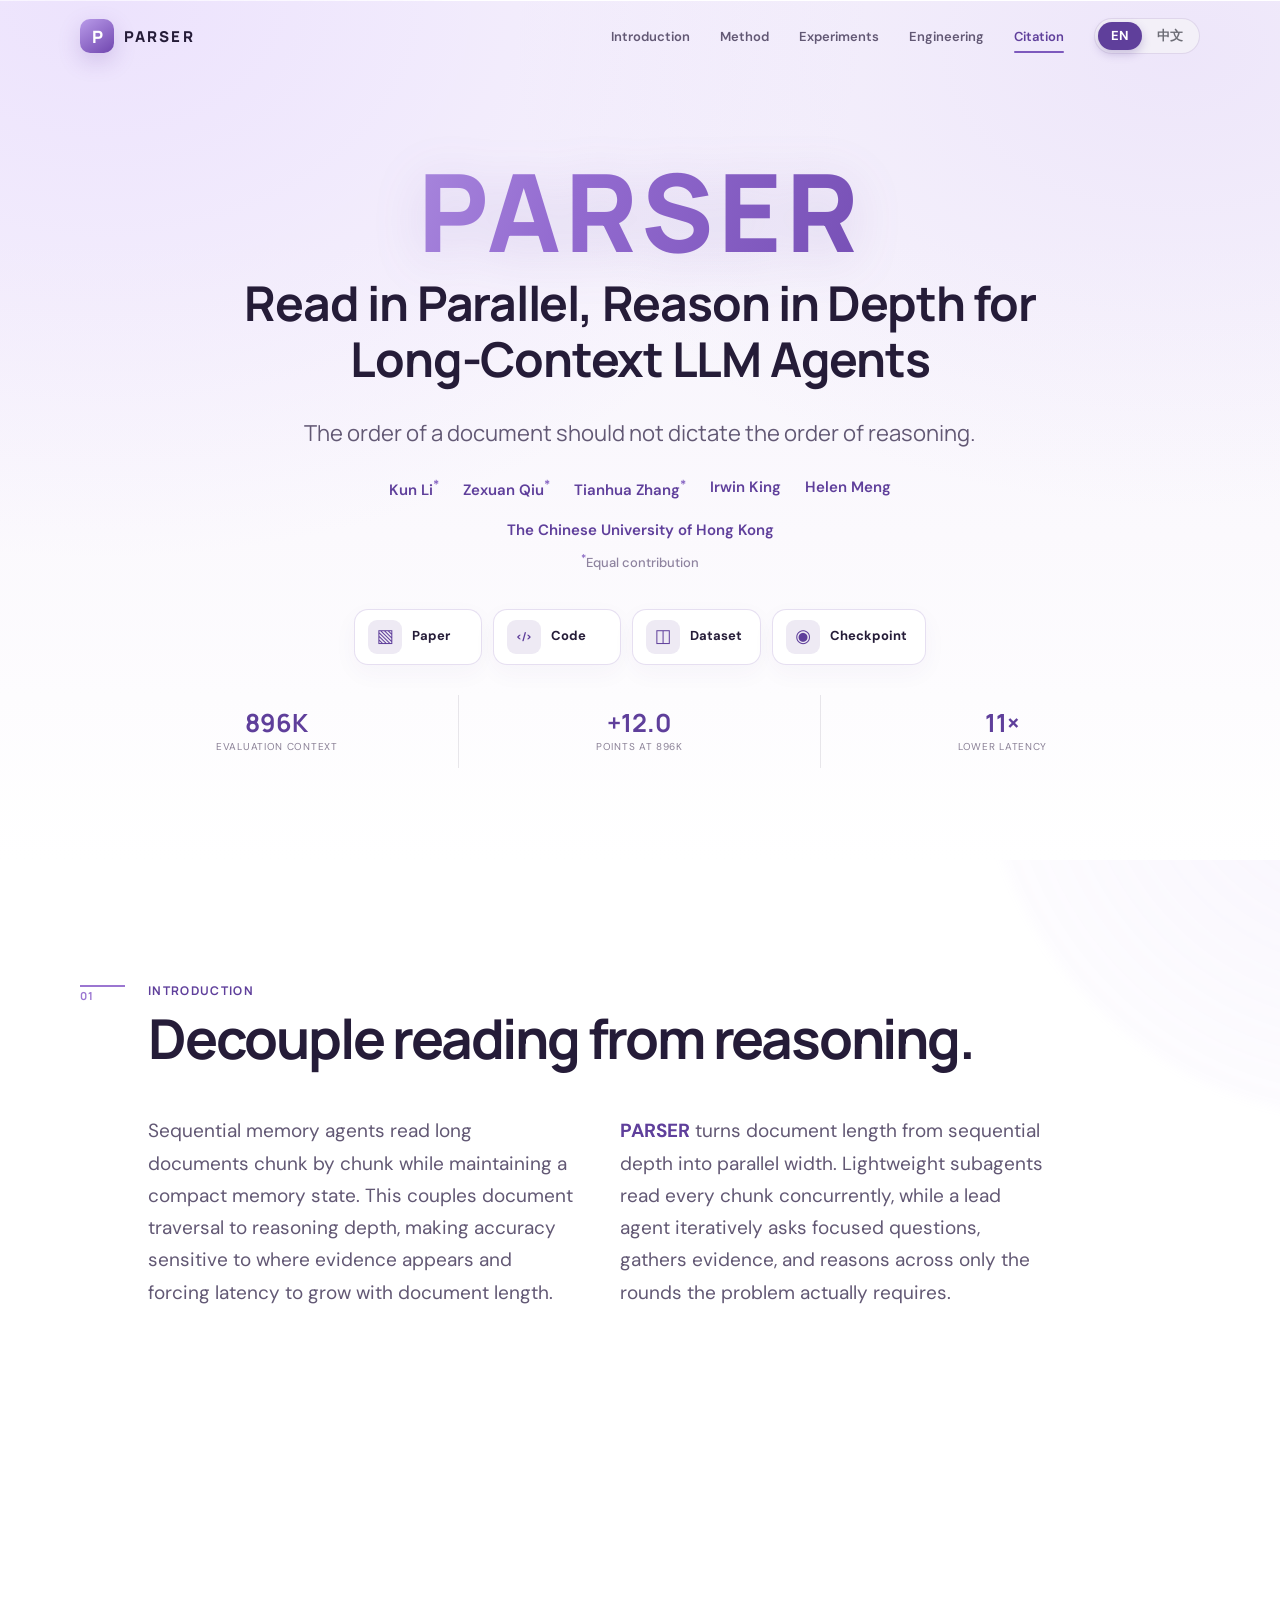
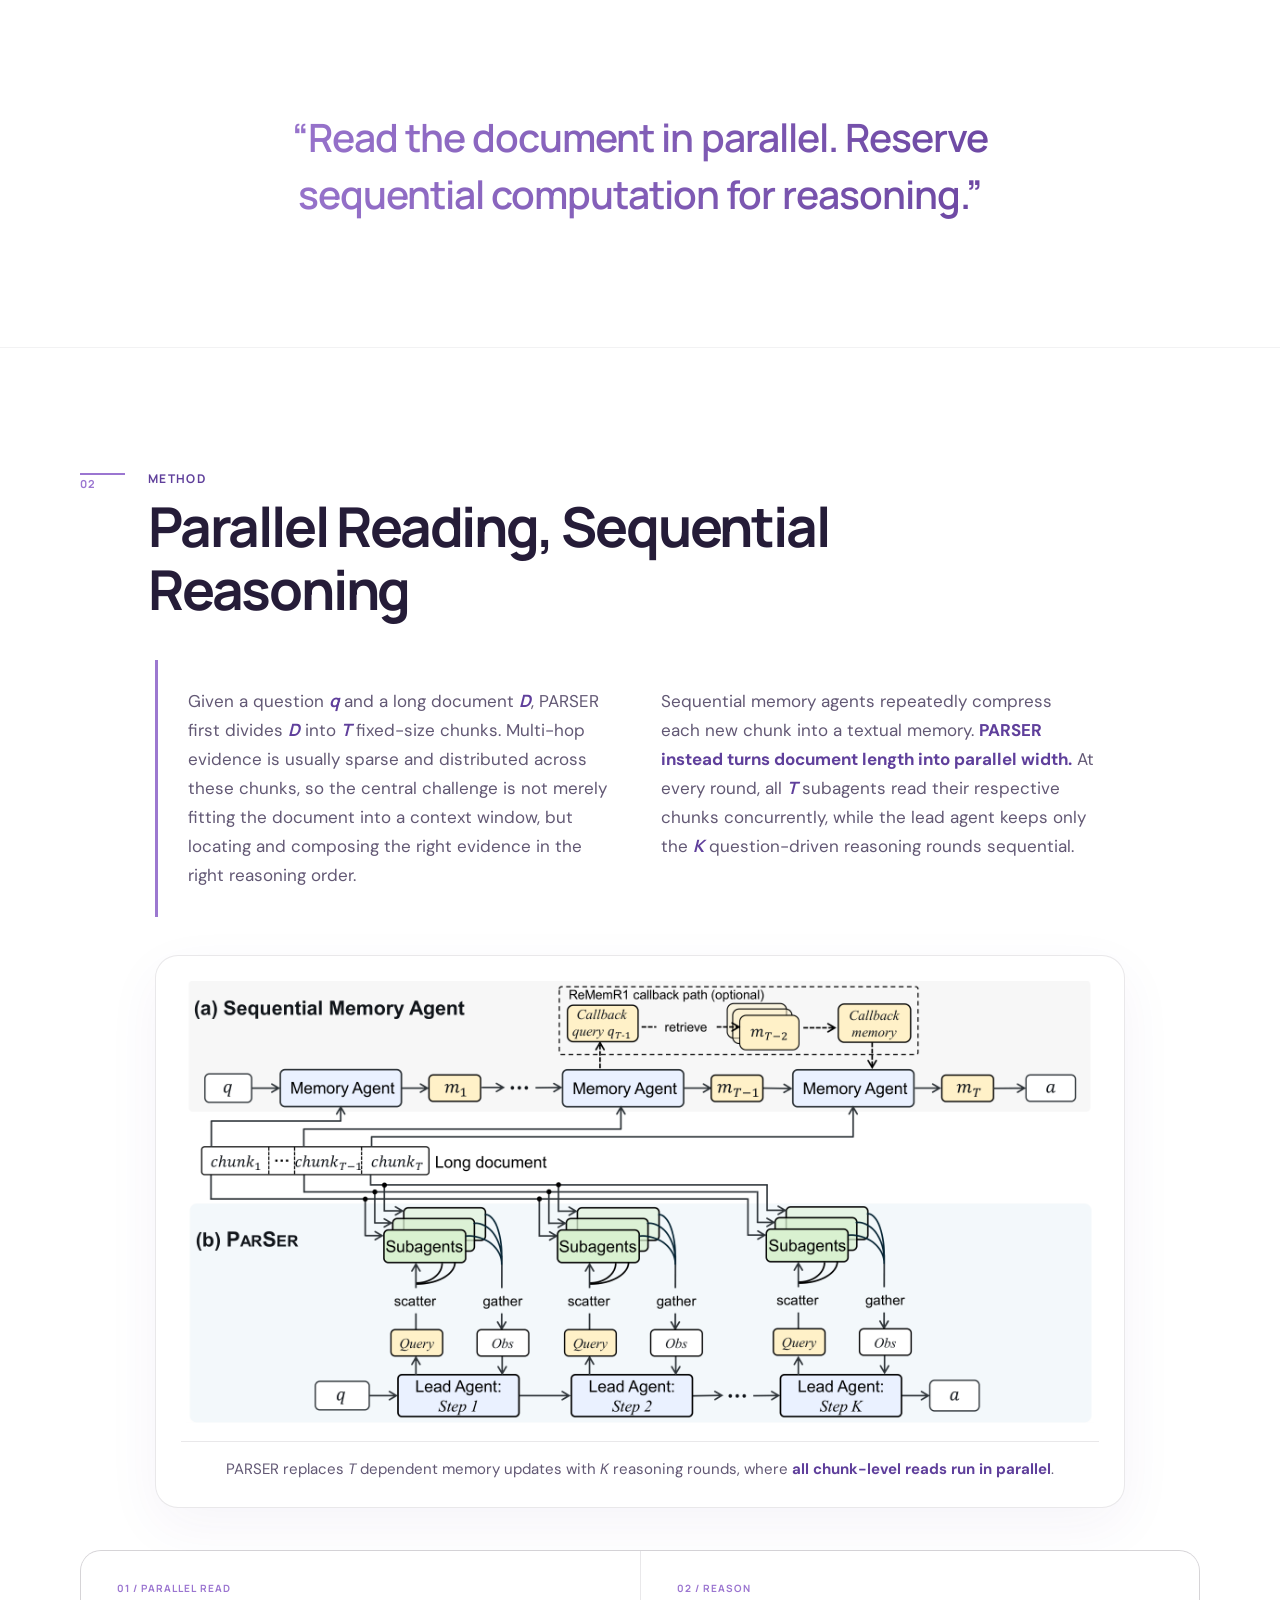
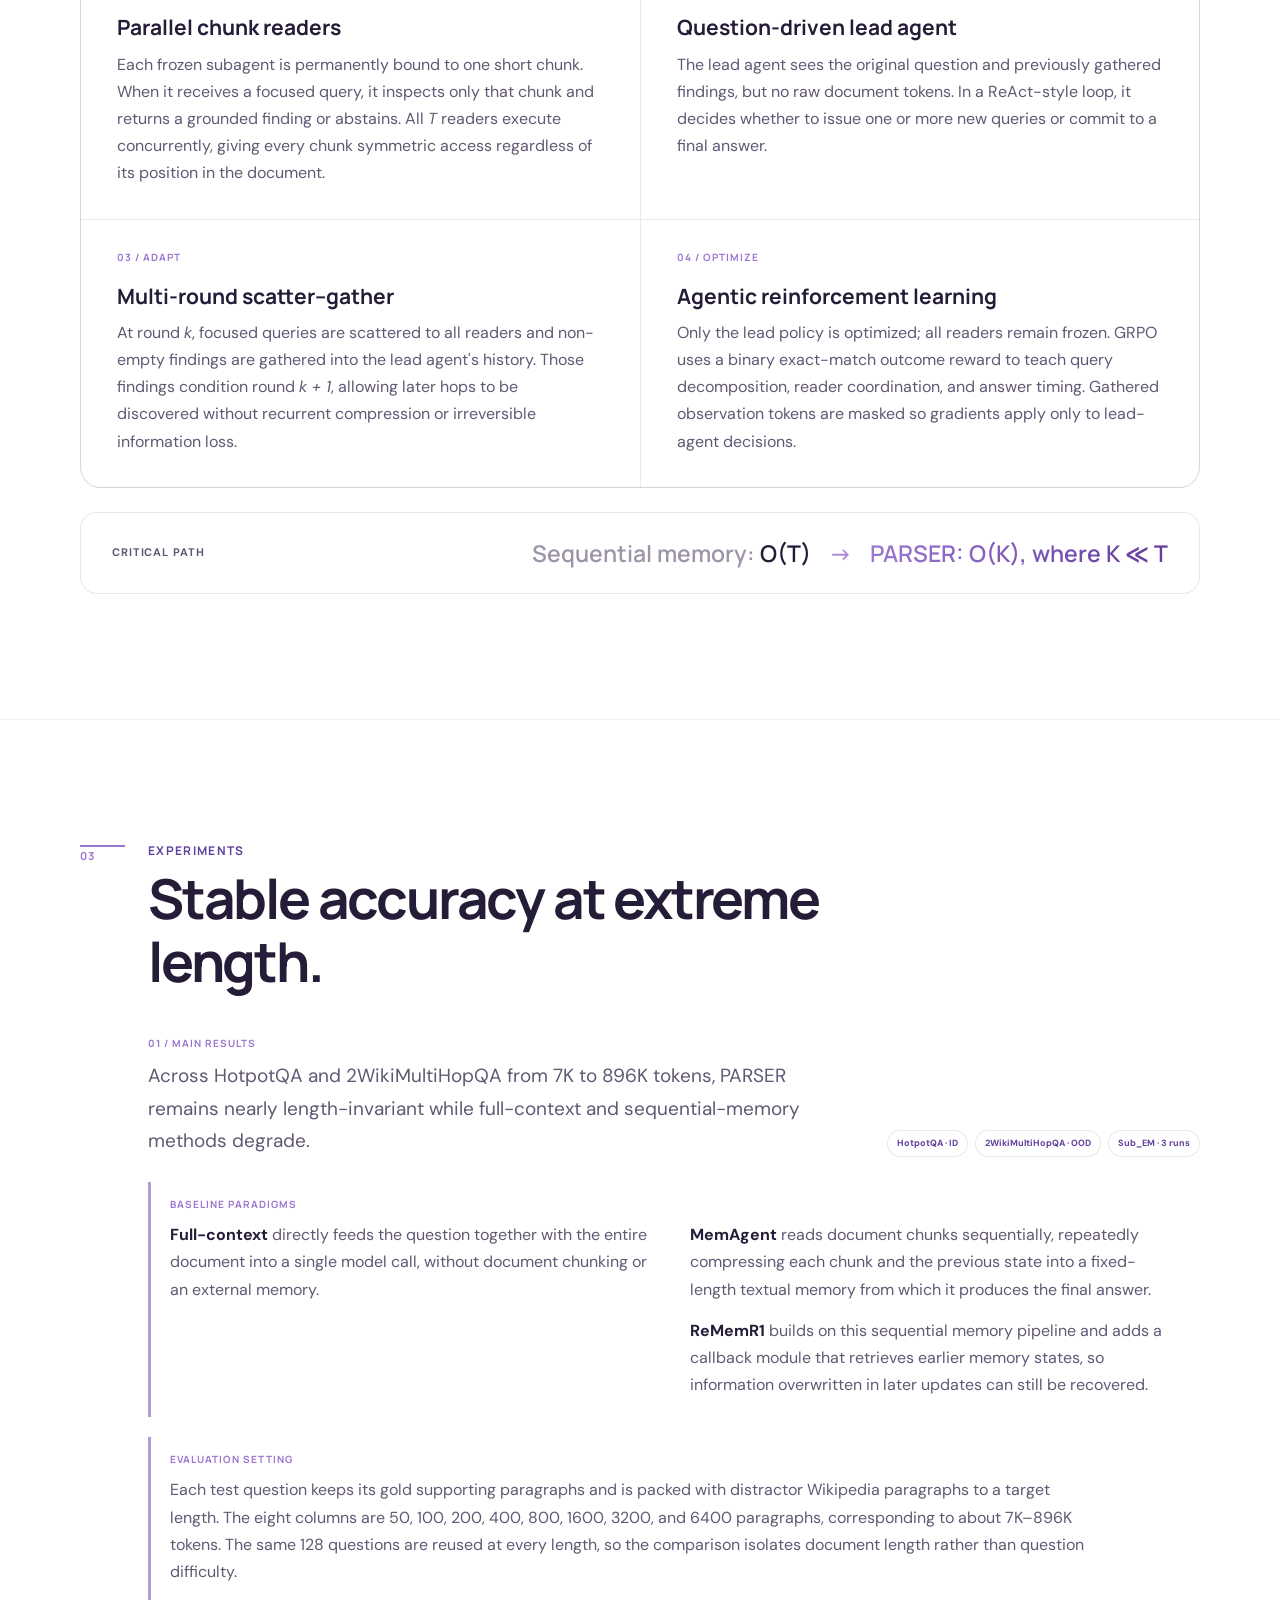
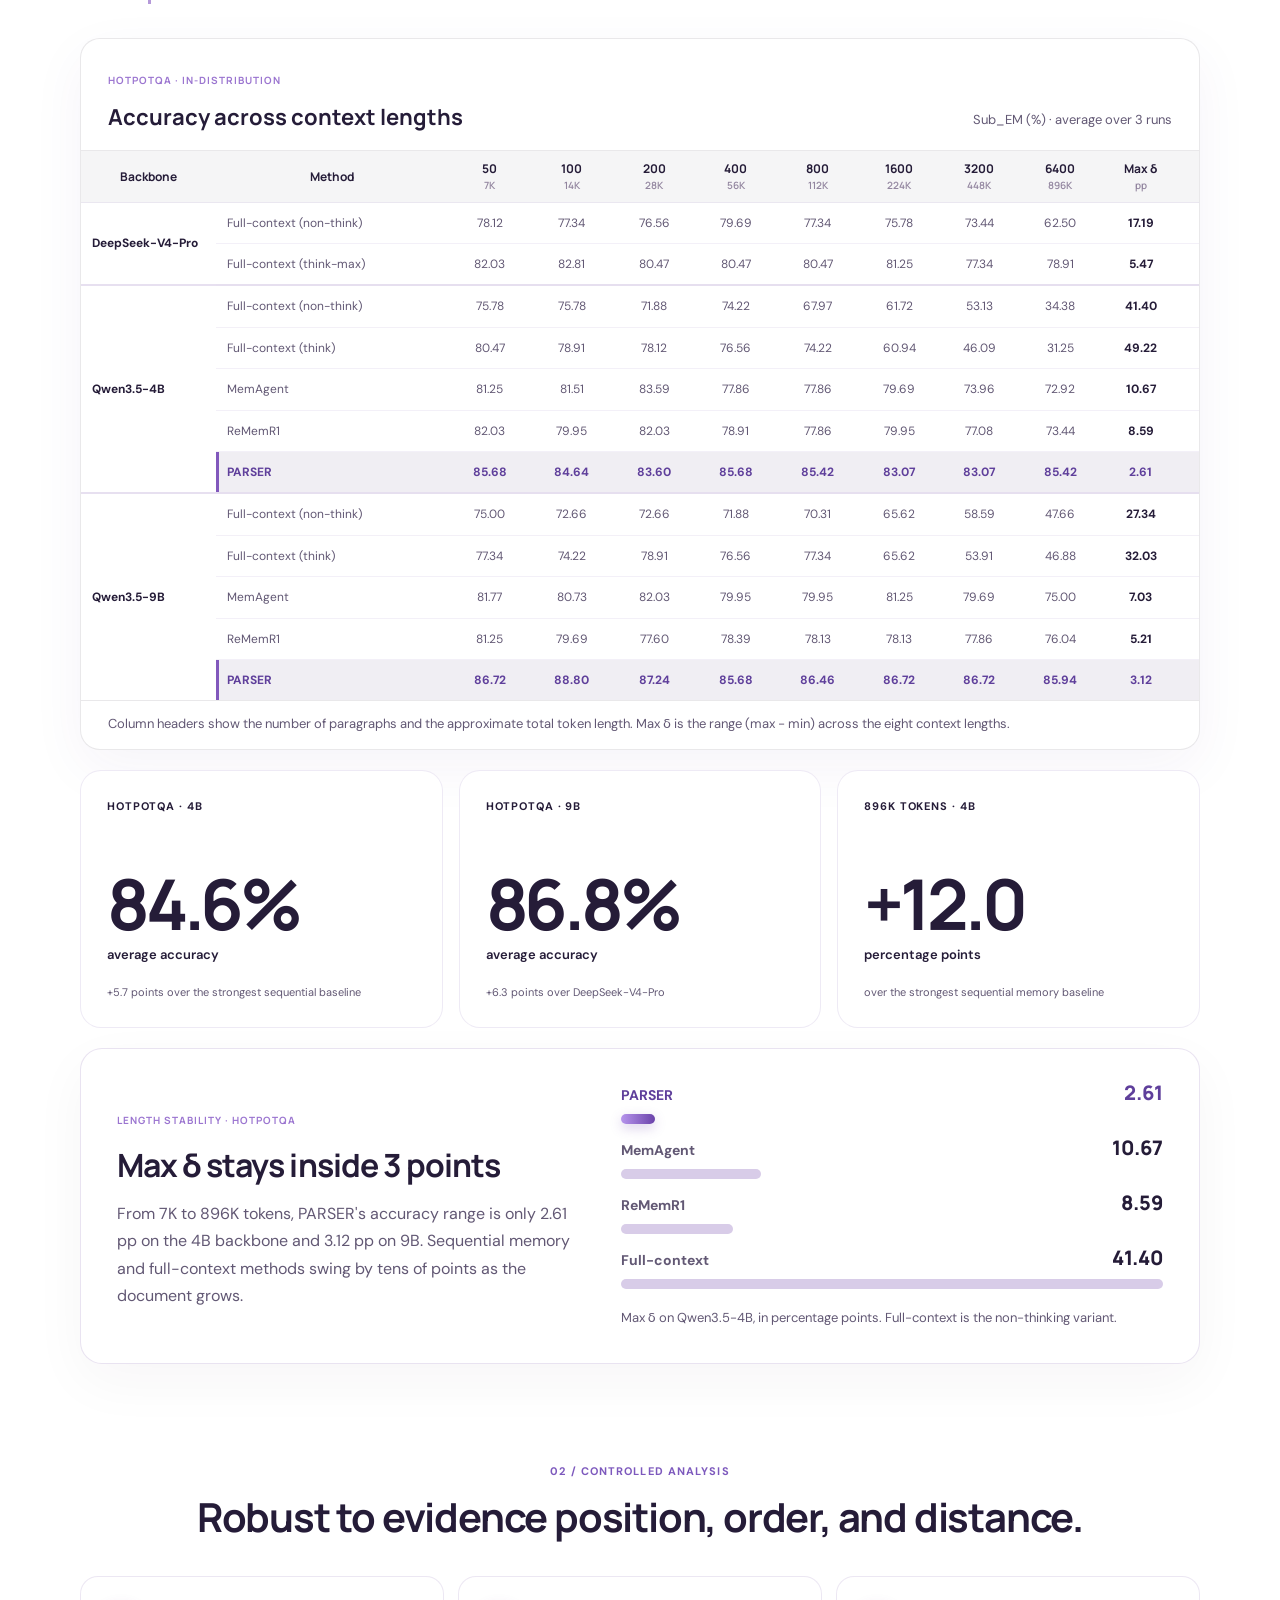
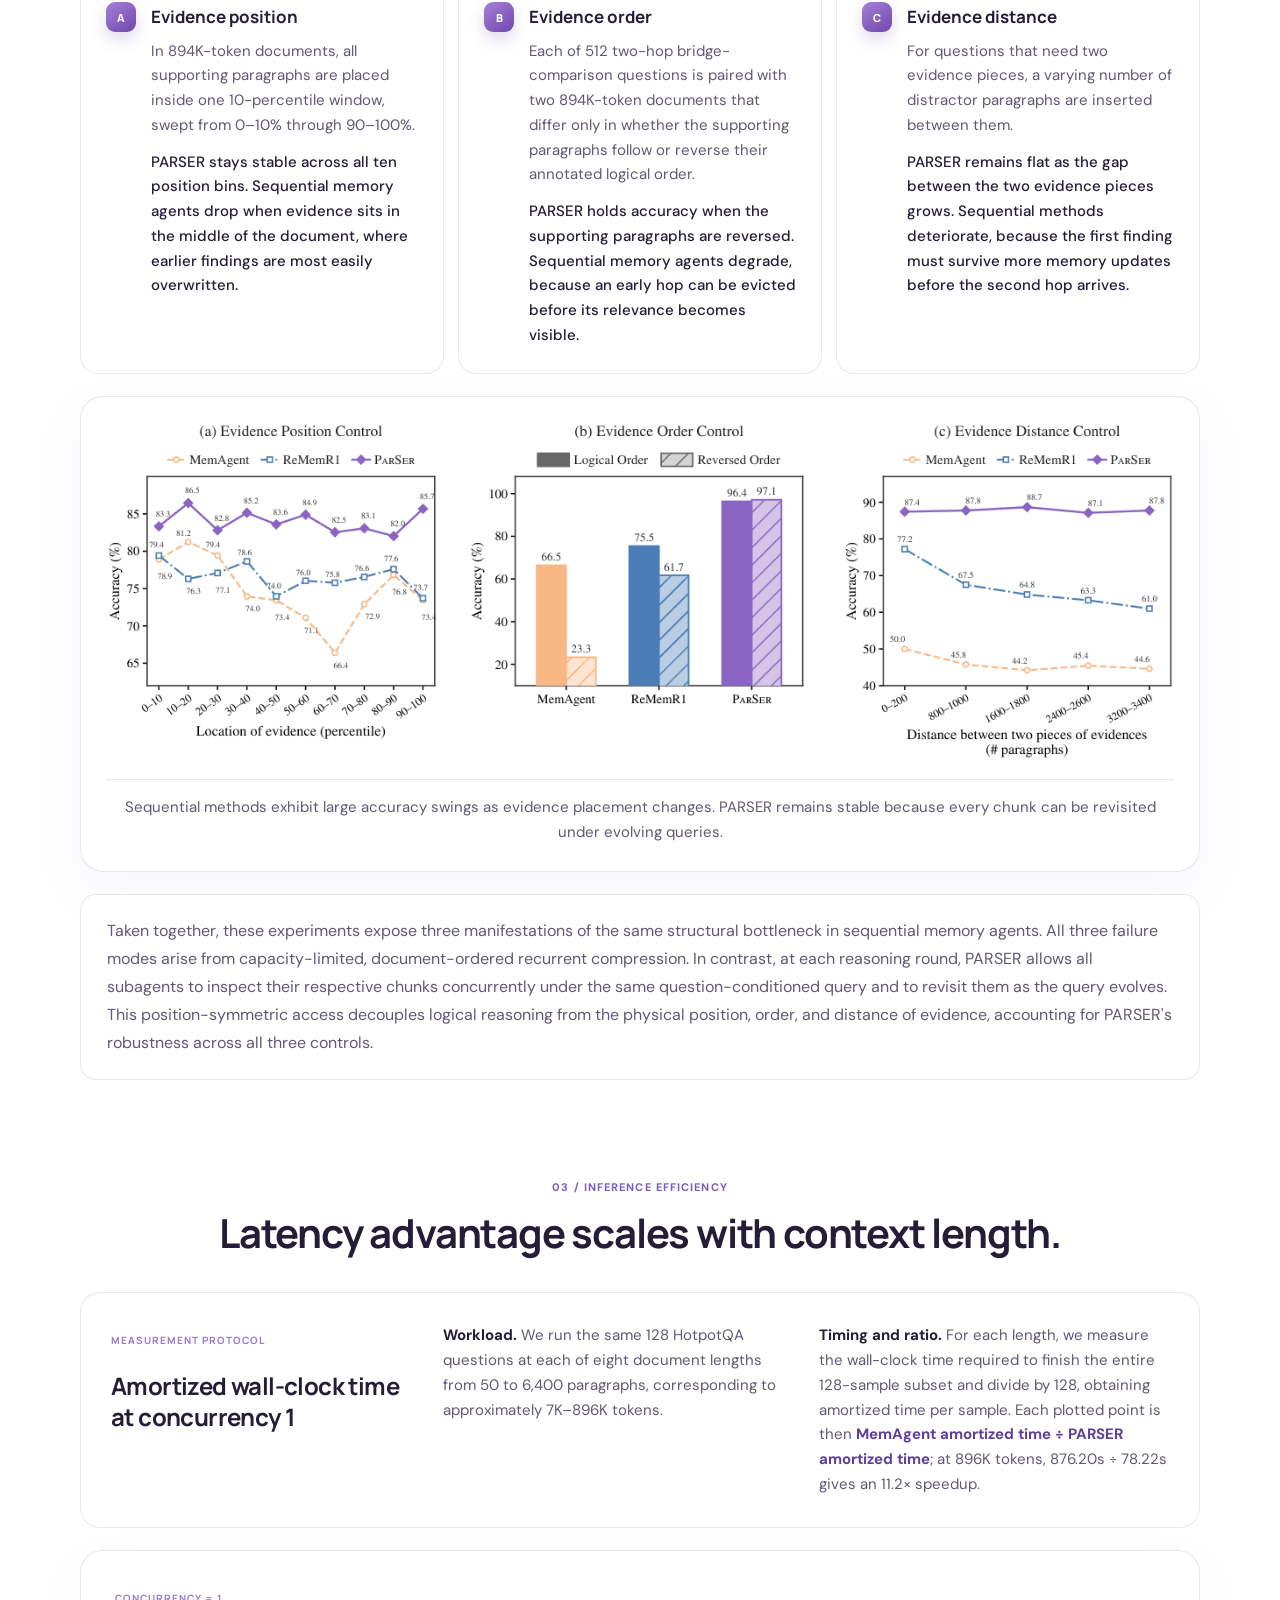
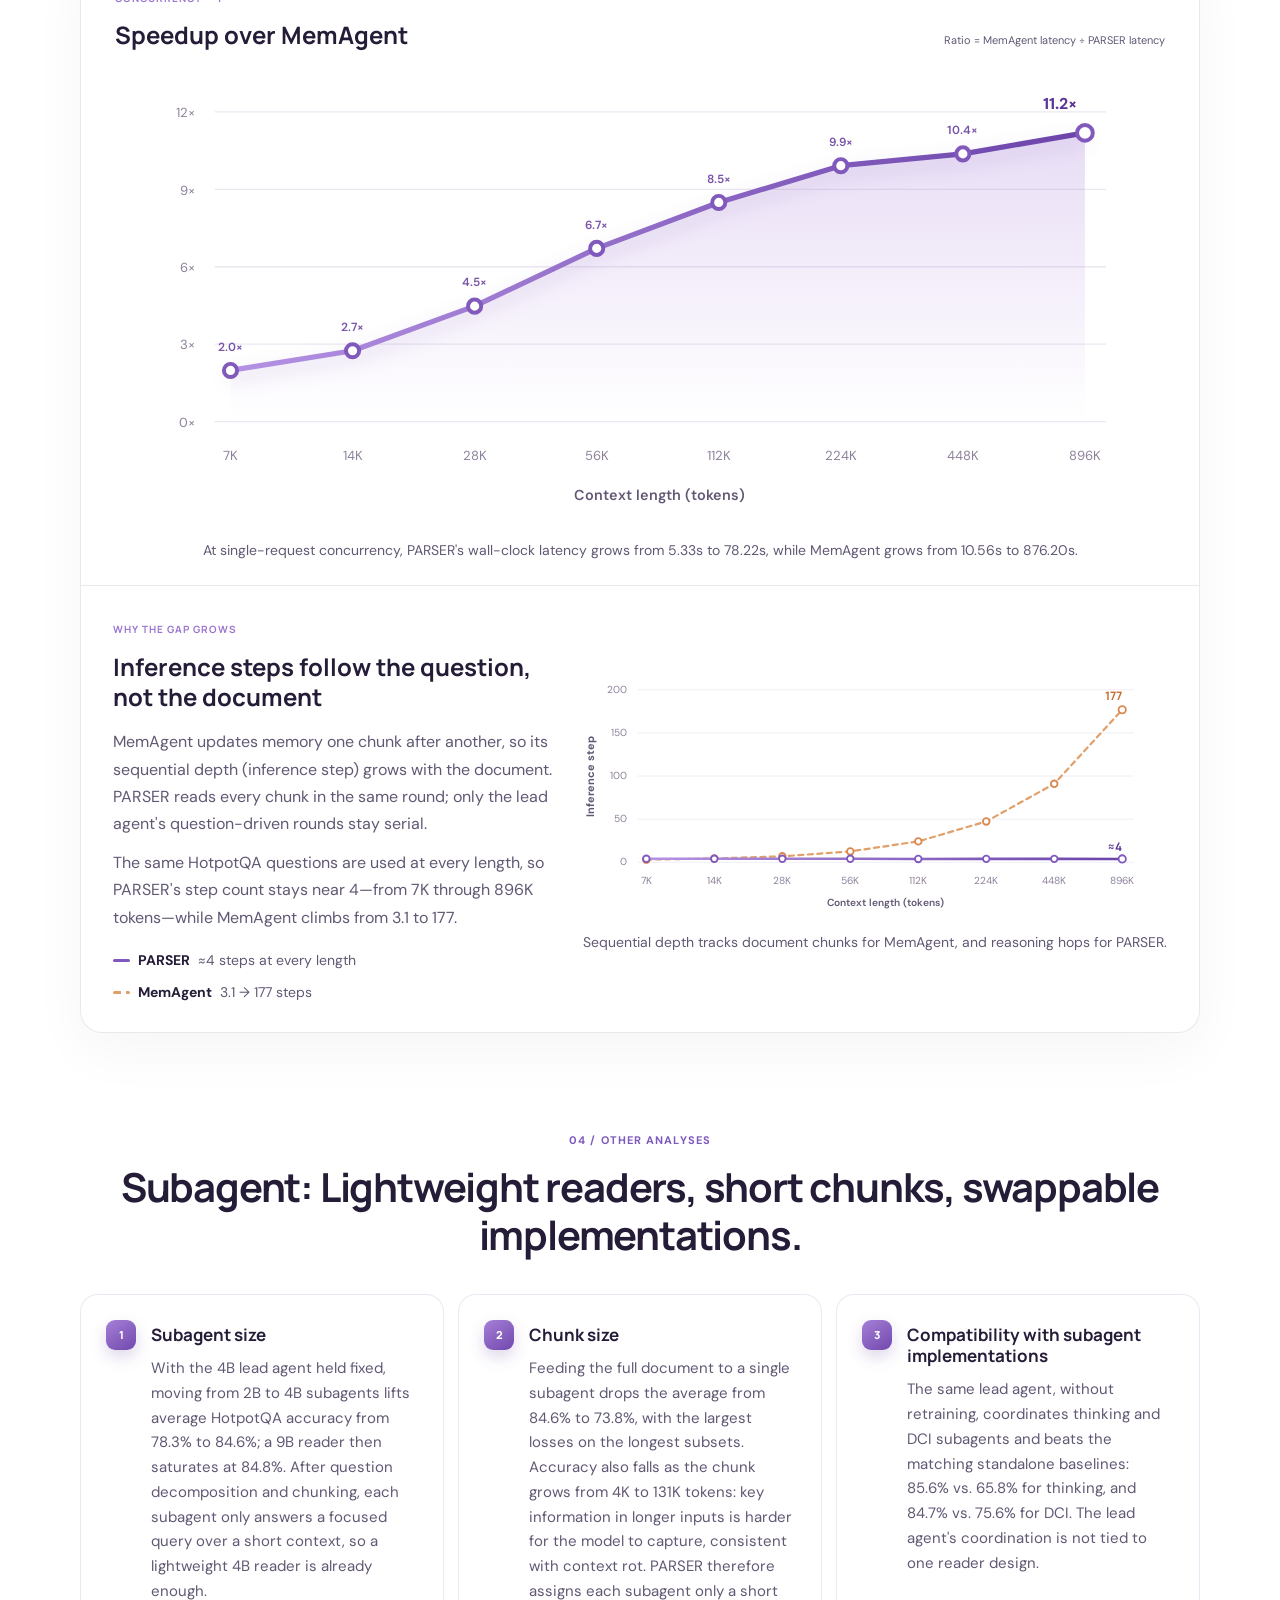
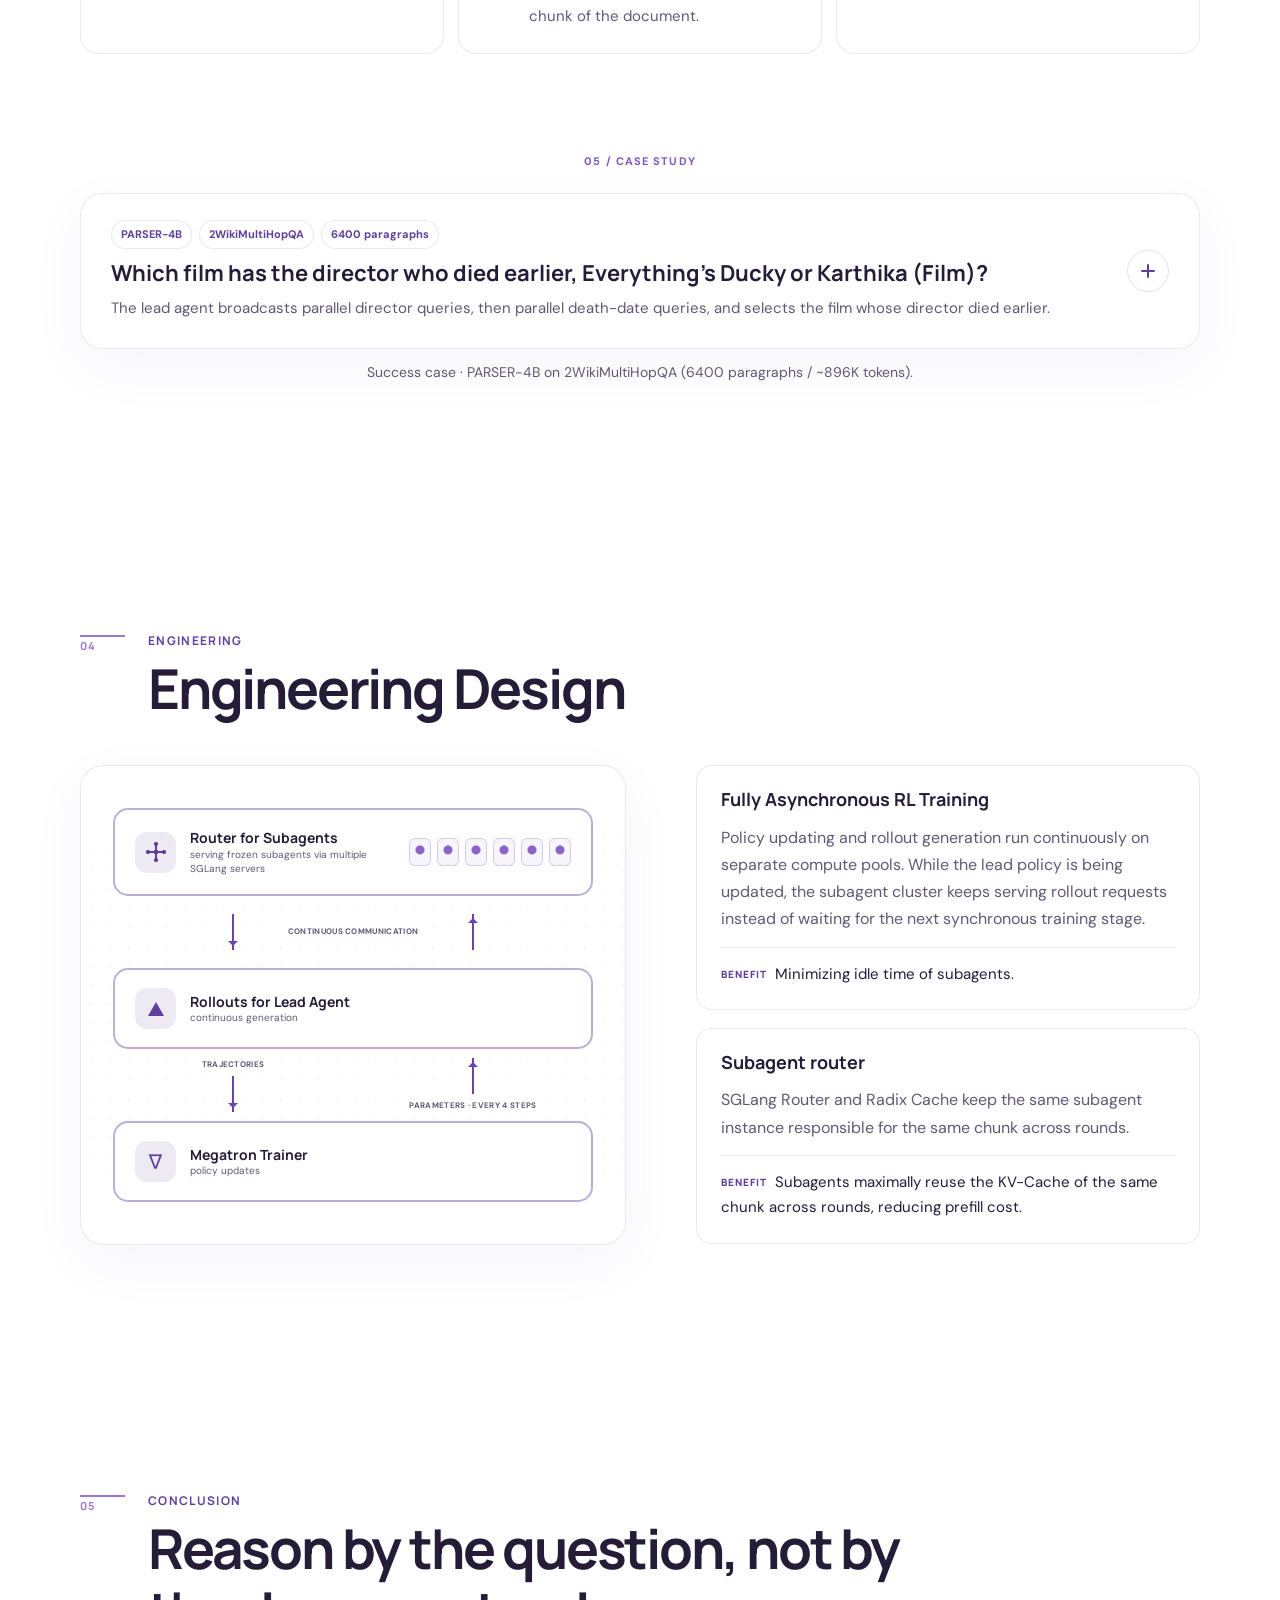
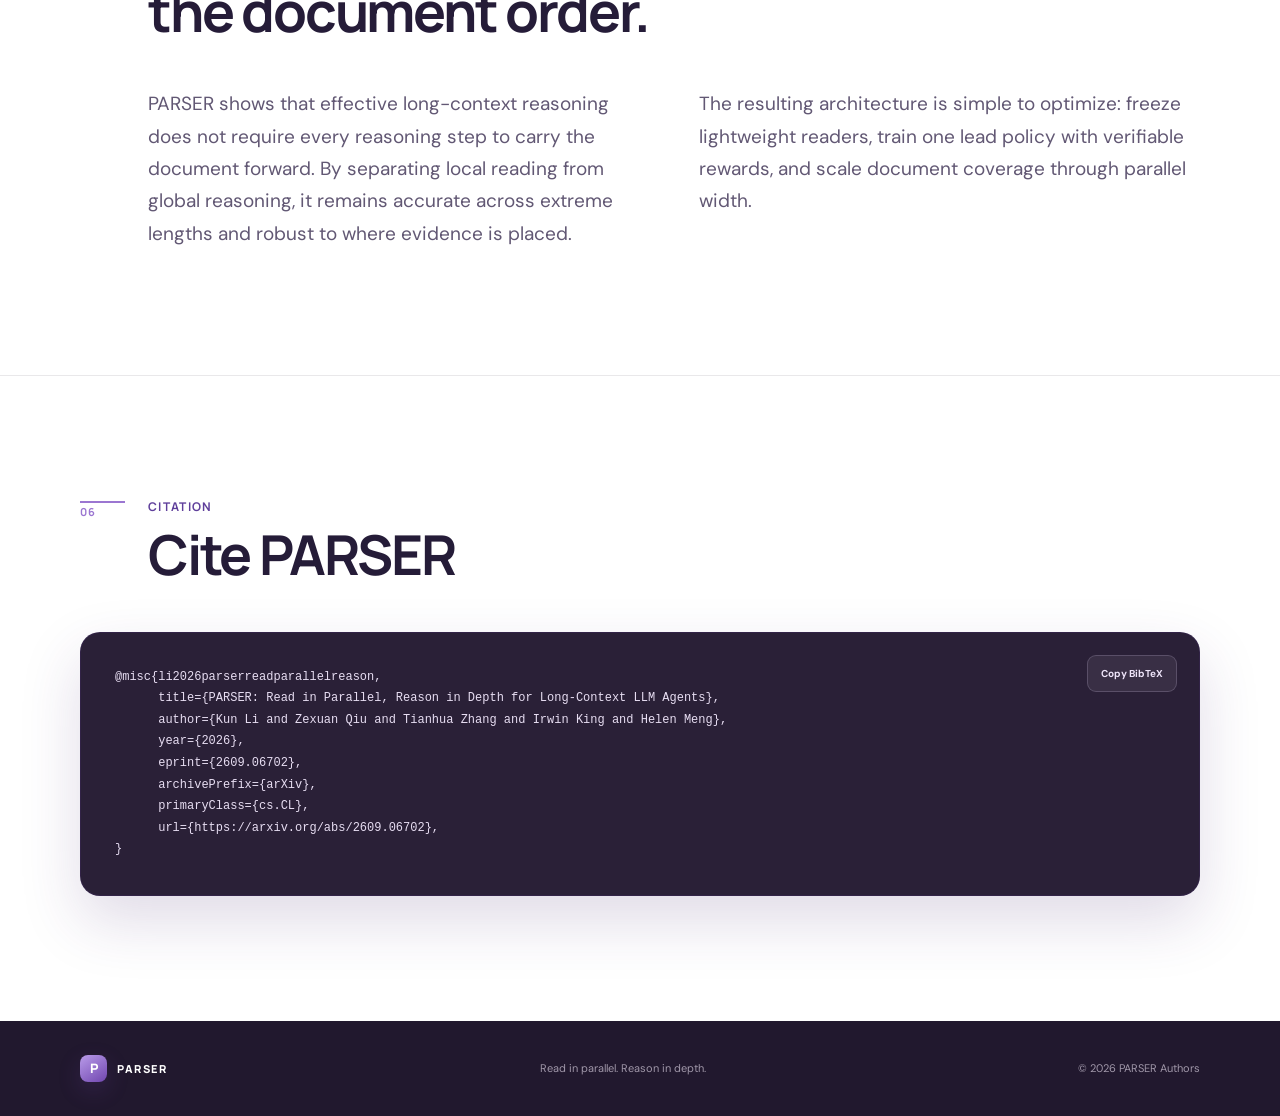
==== commit 45a04096: "Clarify inference-step and subagent analysis copy, and enlarge step-chart labels. Co-authored-by: Cu" ====
--- a/index.html
+++ b/index.html
@@ -660,11 +660,11 @@
           <div class="step-reason">
             <div class="step-reason-copy">
               <span class="mini-label">WHY THE GAP GROWS</span>
-              <h4>Inference steps stay on the critical path</h4>
-              <p>
-                MemAgent updates memory one chunk after another, so its sequential depth grows with
-                the document. PARSER reads every chunk in the same round; only the lead agent's
-                question-driven rounds stay serial.
+              <h4>Inference steps follow the question, not the document</h4>
+              <p>
+                MemAgent updates memory one chunk after another, so its sequential depth
+                (inference step) grows with the document. PARSER reads every chunk in the same
+                round; only the lead agent's question-driven rounds stay serial.
               </p>
               <p>
                 The same HotpotQA questions are used at every length, so PARSER's step count stays
@@ -707,6 +707,7 @@
                   <text x="61" y="219">50</text>
                   <text x="61" y="278">0</text>
                 </g>
+                <text class="axis-title y-axis-title" transform="rotate(-90 16 156)" x="16" y="156">Inference step</text>
                 <path
                   class="step-line memagent"
                   d="M88 270.4 L181 268.8 L274 265.8 L367 259.1 L460 245.4 L553 218.1 L646 166.6 L739 65.3"
@@ -760,7 +761,7 @@
 
         <div class="subsection-heading">
           <span>04 / Other analyses</span>
-          <h3>Lightweight readers, short chunks, swappable implementations.</h3>
+          <h3>Subagent: Lightweight readers, short chunks, swappable implementations.</h3>
         </div>
         <div class="analysis-setup-grid other-analyses-grid">
           <article>
@@ -782,8 +783,9 @@
               <p>
                 Feeding the full document to a single subagent drops the average from 84.6% to
                 73.8%, with the largest losses on the longest subsets. Accuracy also falls as the
-                chunk grows from 4K to 131K tokens. Short chunks keep each reader inside a
-                compact window and avoid context rot.
+                chunk grows from 4K to 131K tokens: key information in longer inputs is harder
+                for the model to capture, consistent with context rot. PARSER therefore assigns
+                each subagent only a short chunk of the document.
               </p>
             </div>
           </article>
--- a/styles.css
+++ b/styles.css
@@ -1916,8 +1916,19 @@
 }
 
 .step-values text {
-  font: 700 12px var(--display);
+  font: 700 16px var(--display);
   text-anchor: end;
+}
+
+.step-chart .speedup-y-labels text,
+.step-chart .speedup-x-labels text {
+  font-size: 14px;
+}
+
+.step-chart .axis-title,
+.step-chart .y-axis-title {
+  font-size: 15px;
+  font-weight: 700;
 }
 
 .step-values .mem-value { fill: #c56d2f; }
@@ -1982,10 +1993,15 @@
   text-anchor: end;
 }
 
-.speedup-x-labels .axis-title {
+.speedup-x-labels .axis-title,
+.y-axis-title {
   fill: var(--ink-soft);
   font-size: 11px;
   font-weight: 600;
+}
+
+.y-axis-title {
+  text-anchor: middle;
 }
 
 .speedup-area {
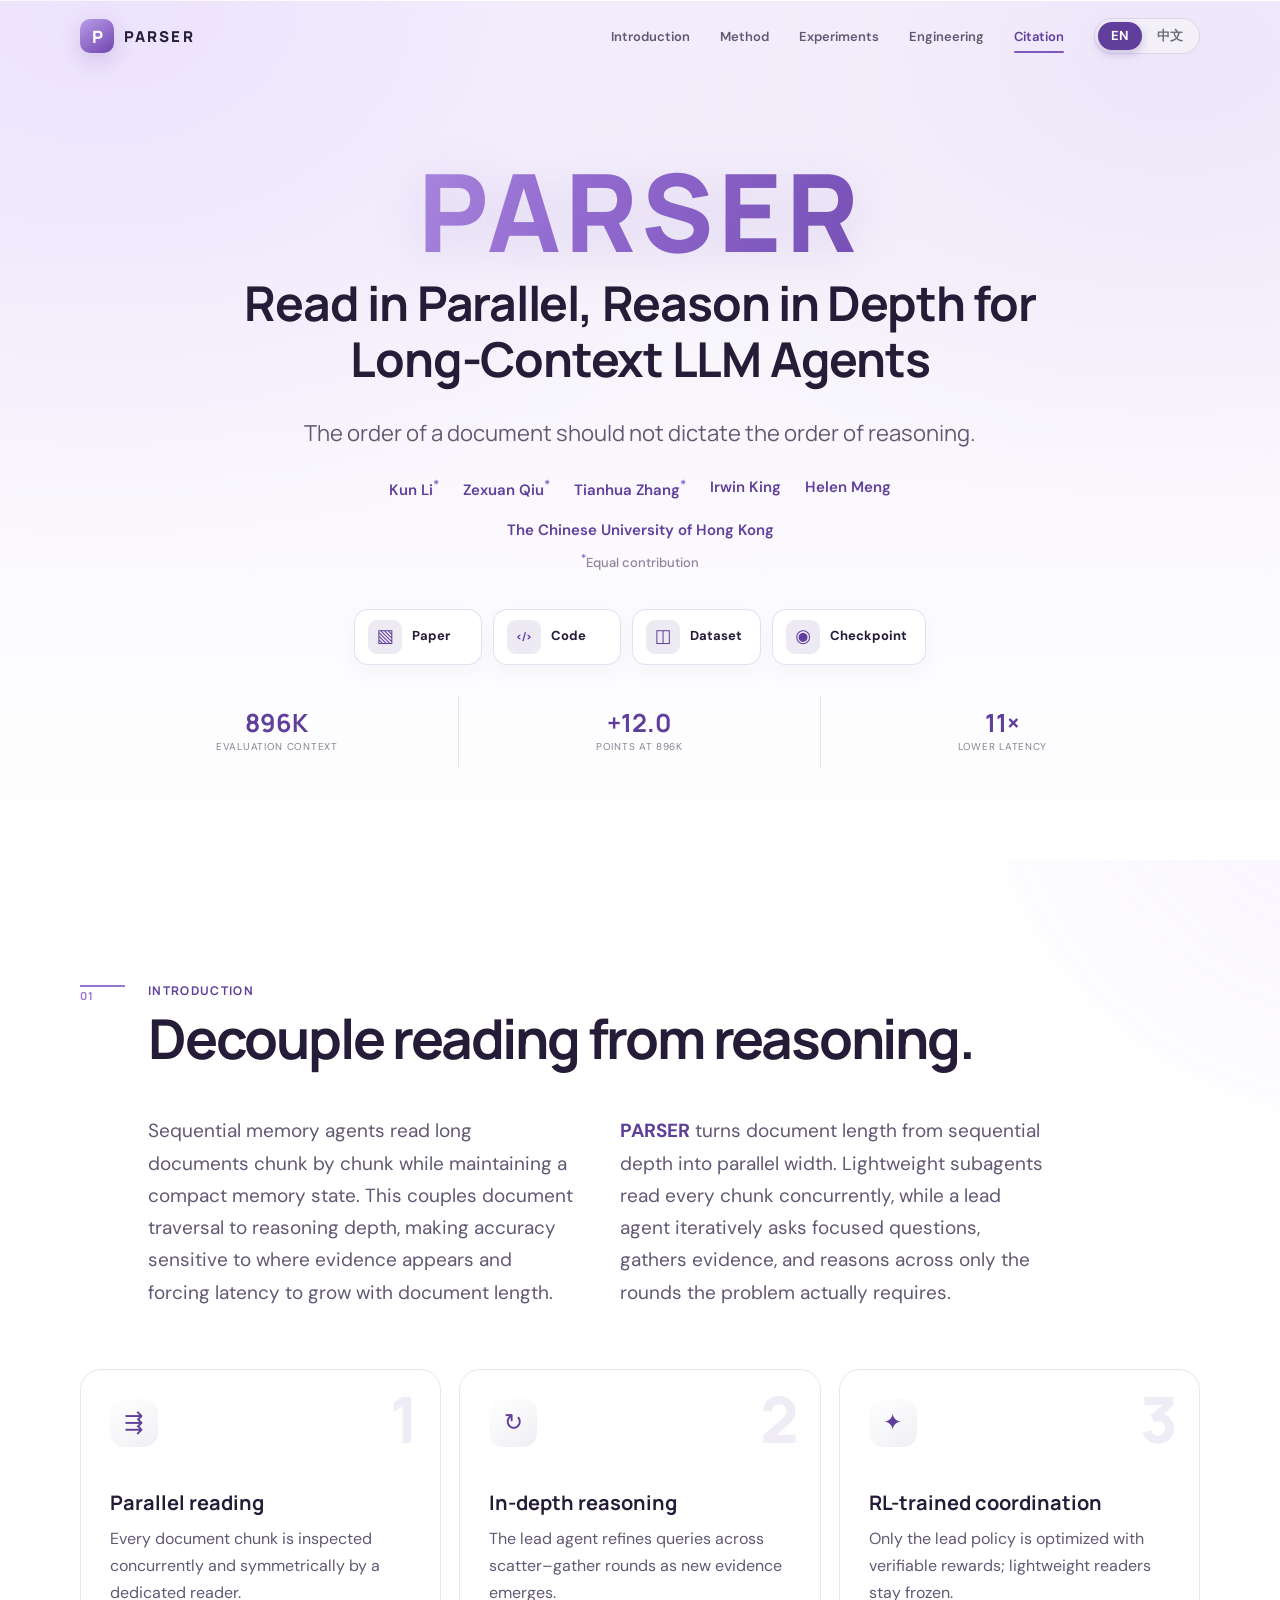
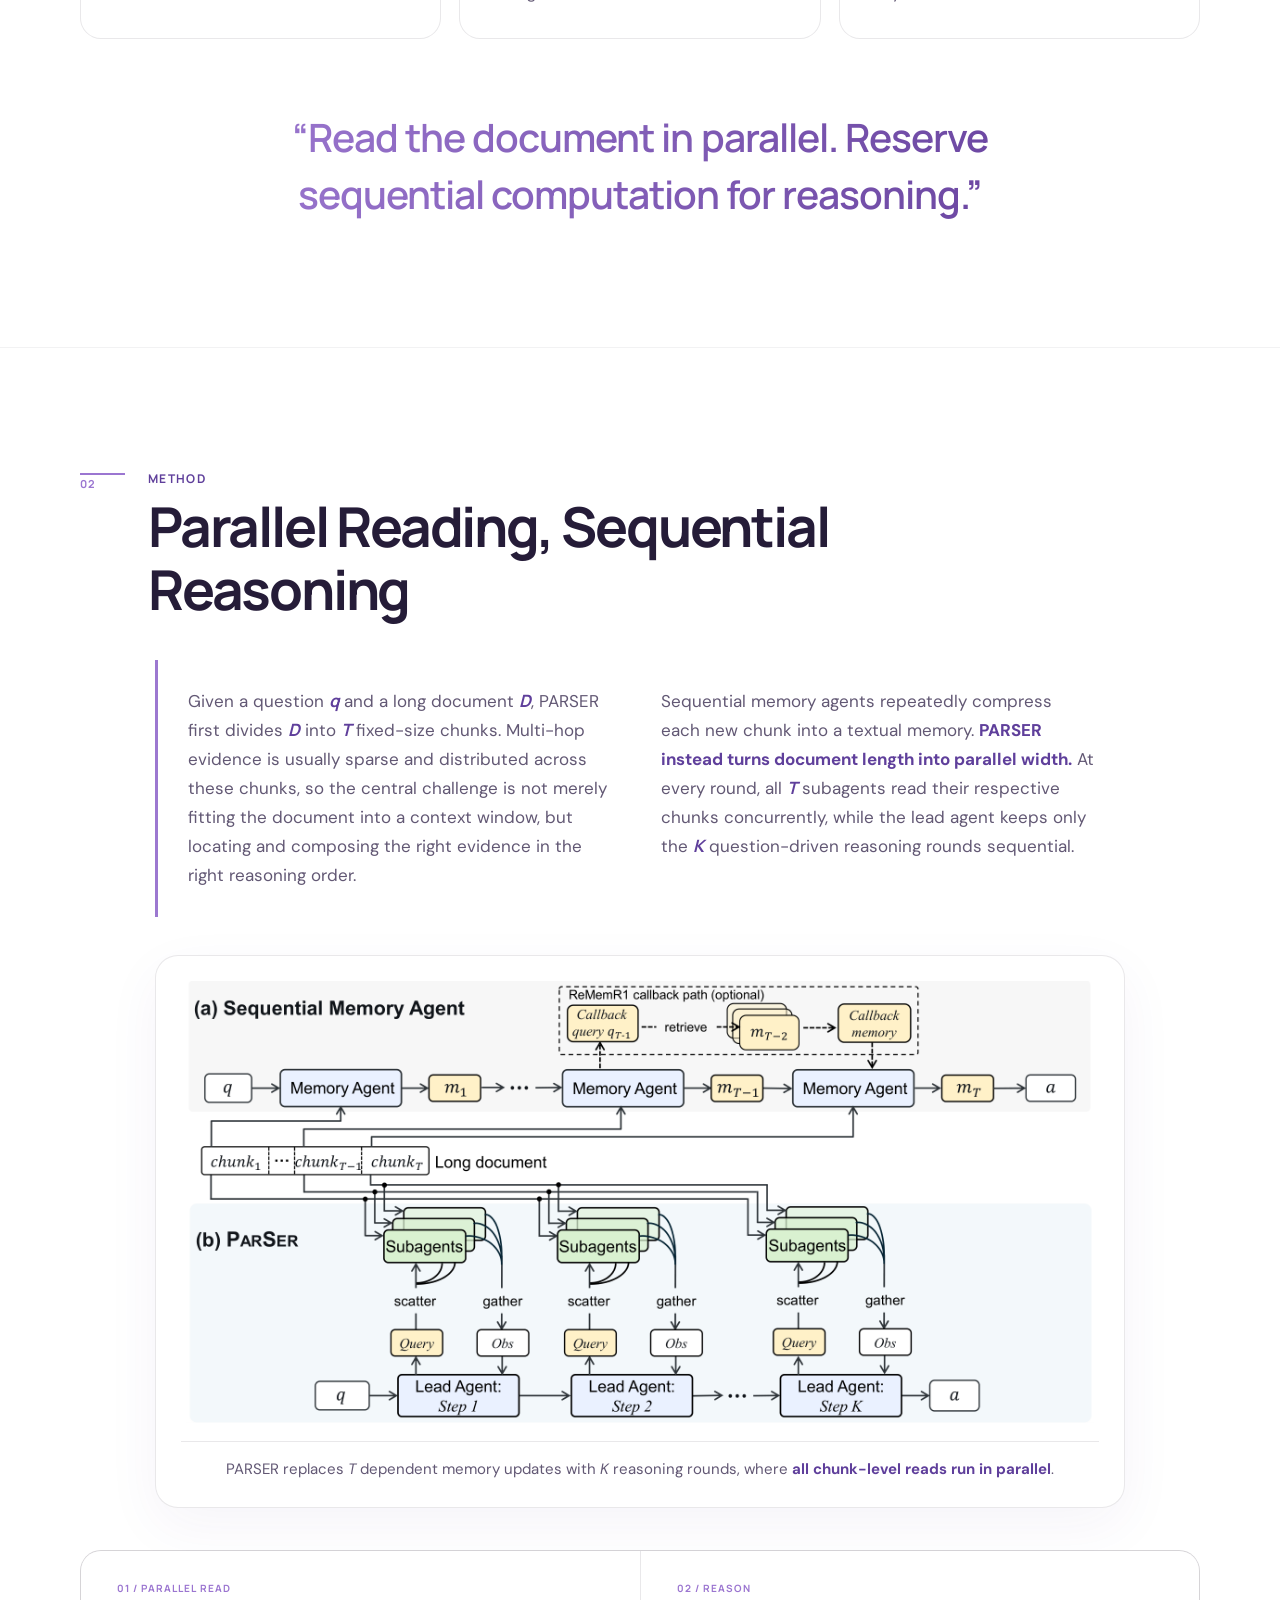
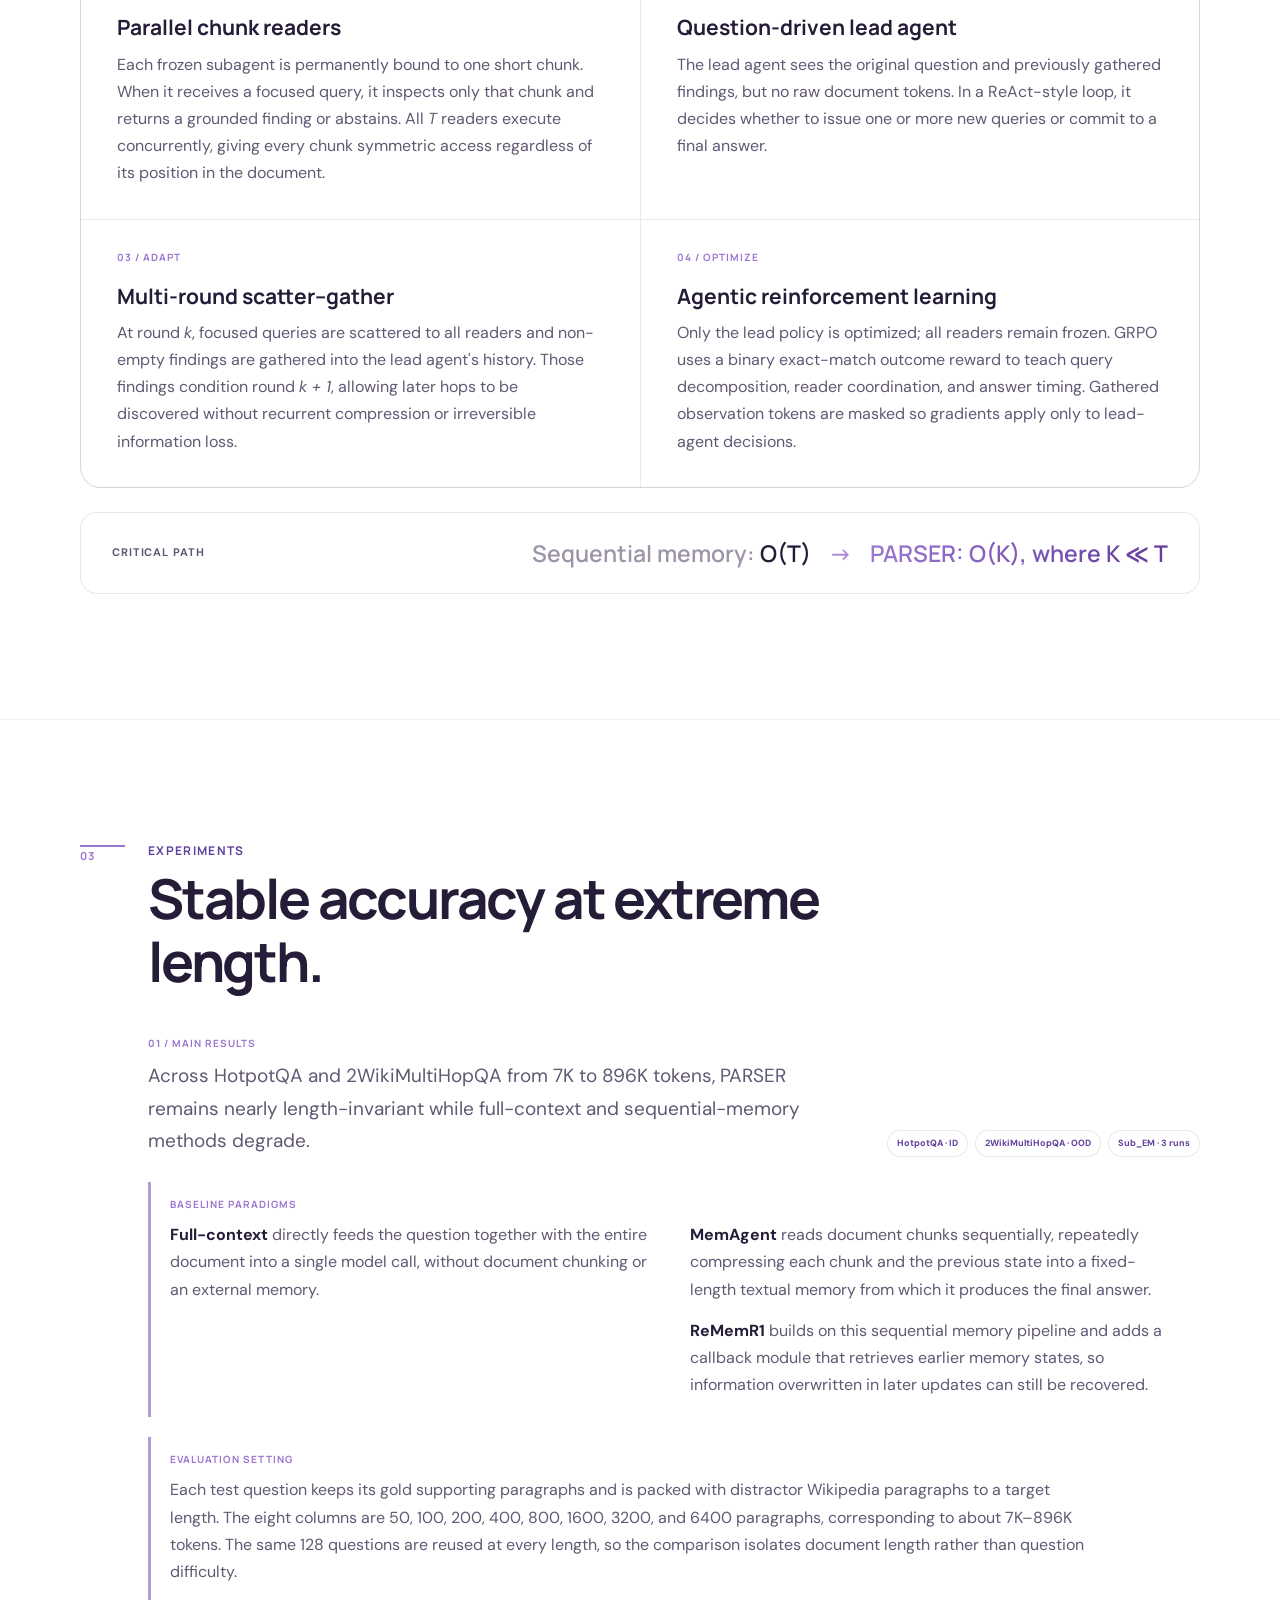
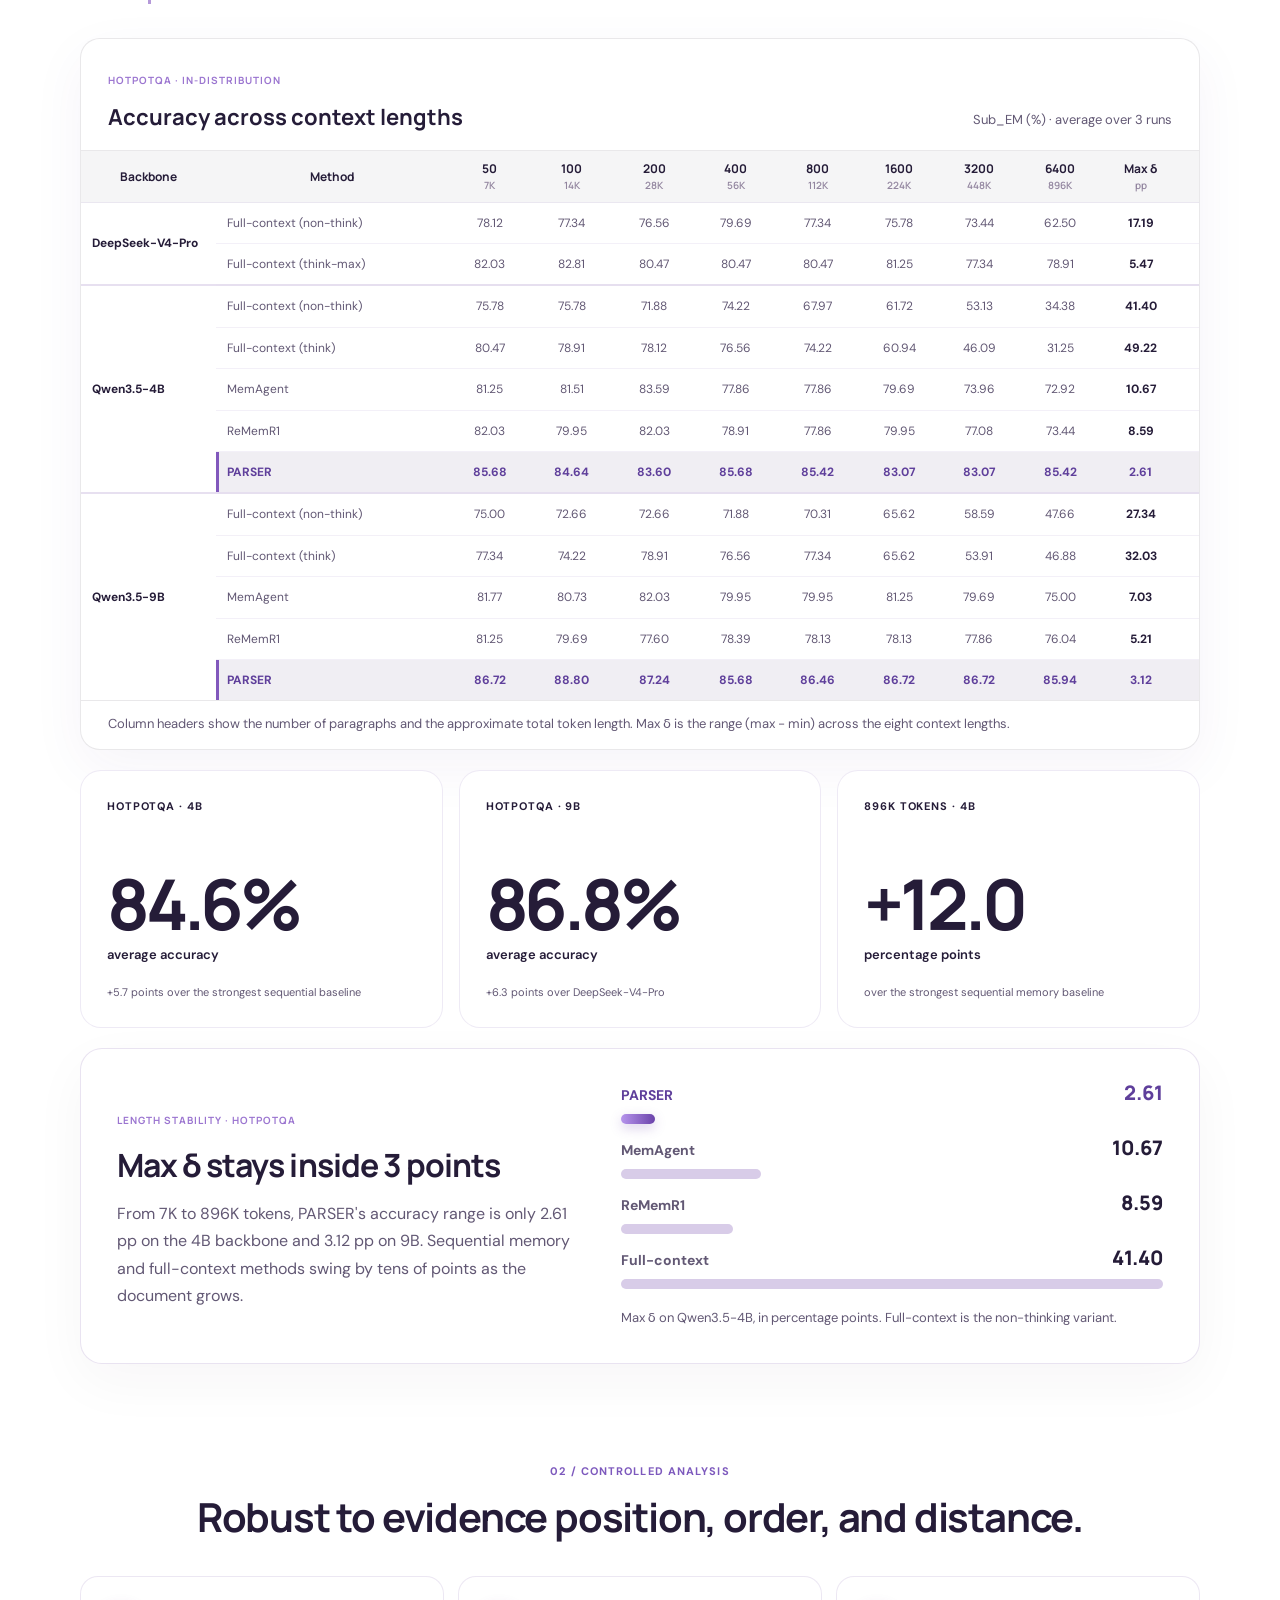
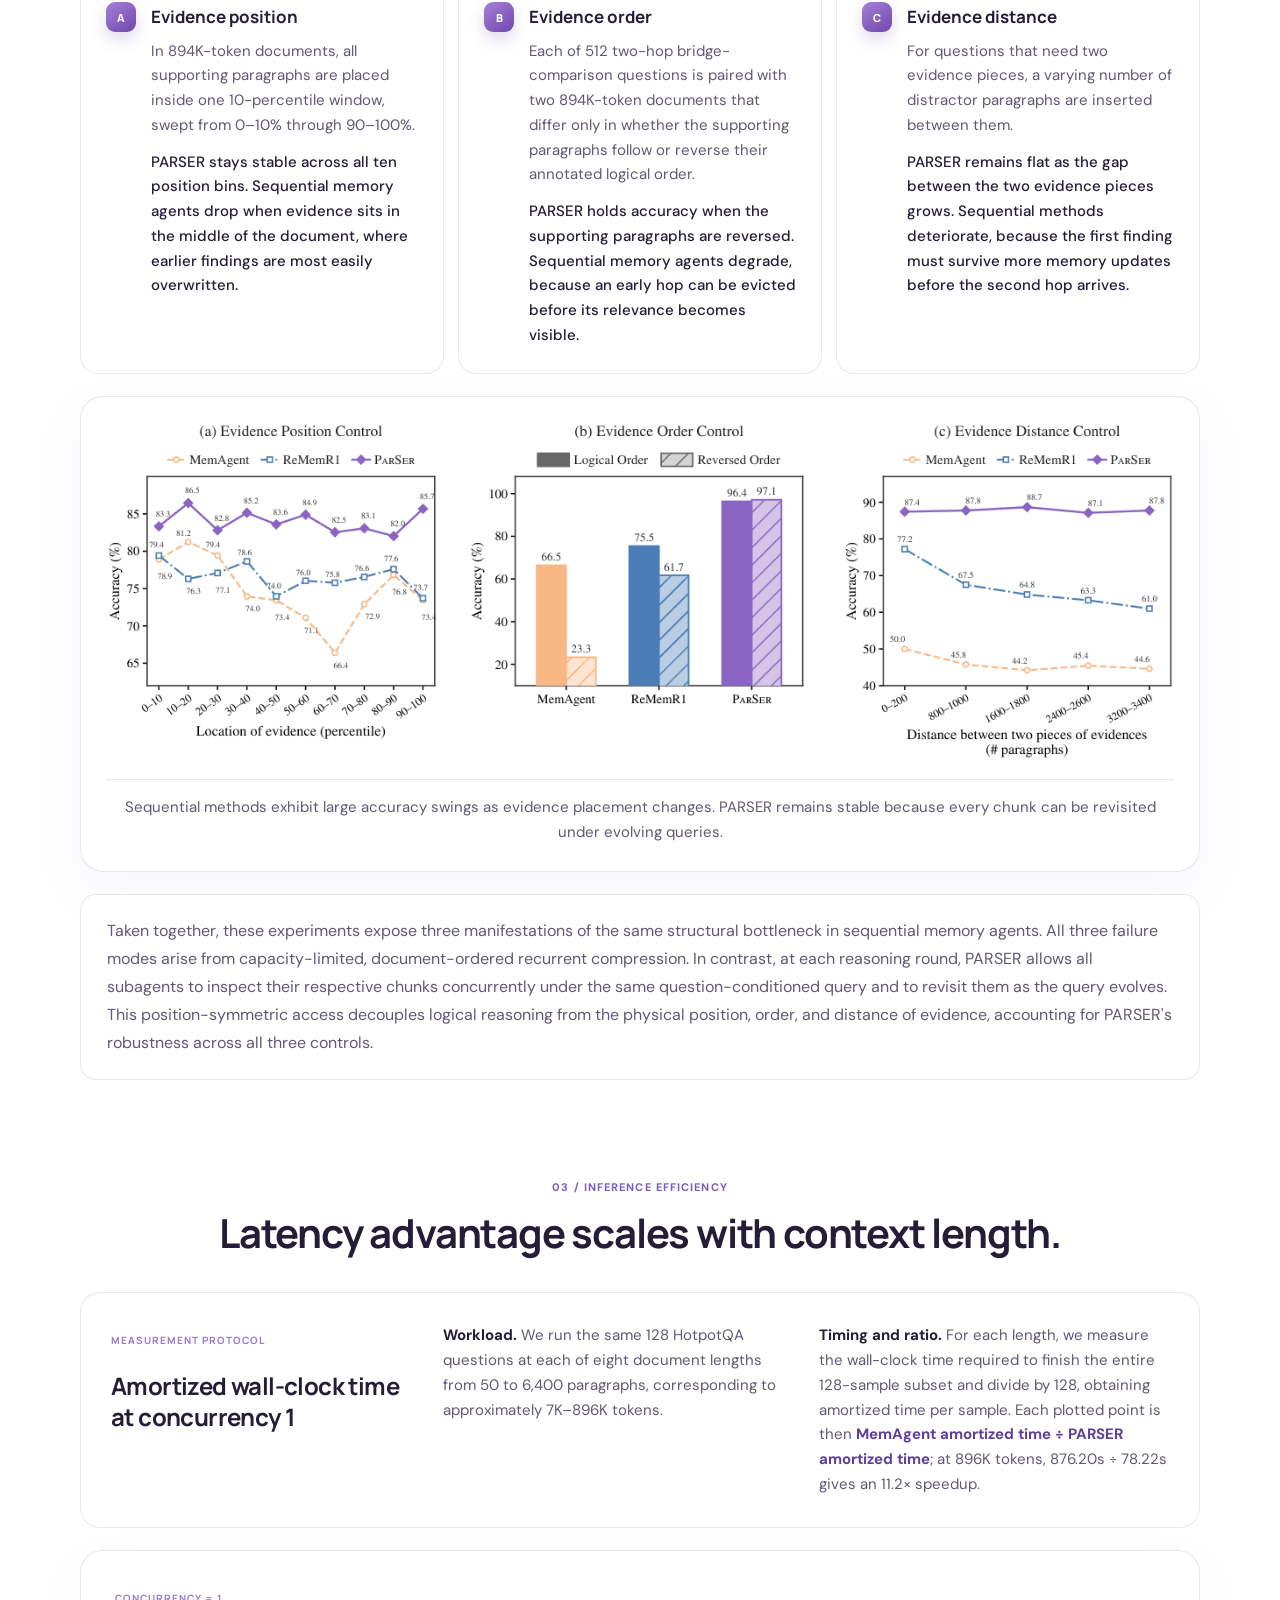
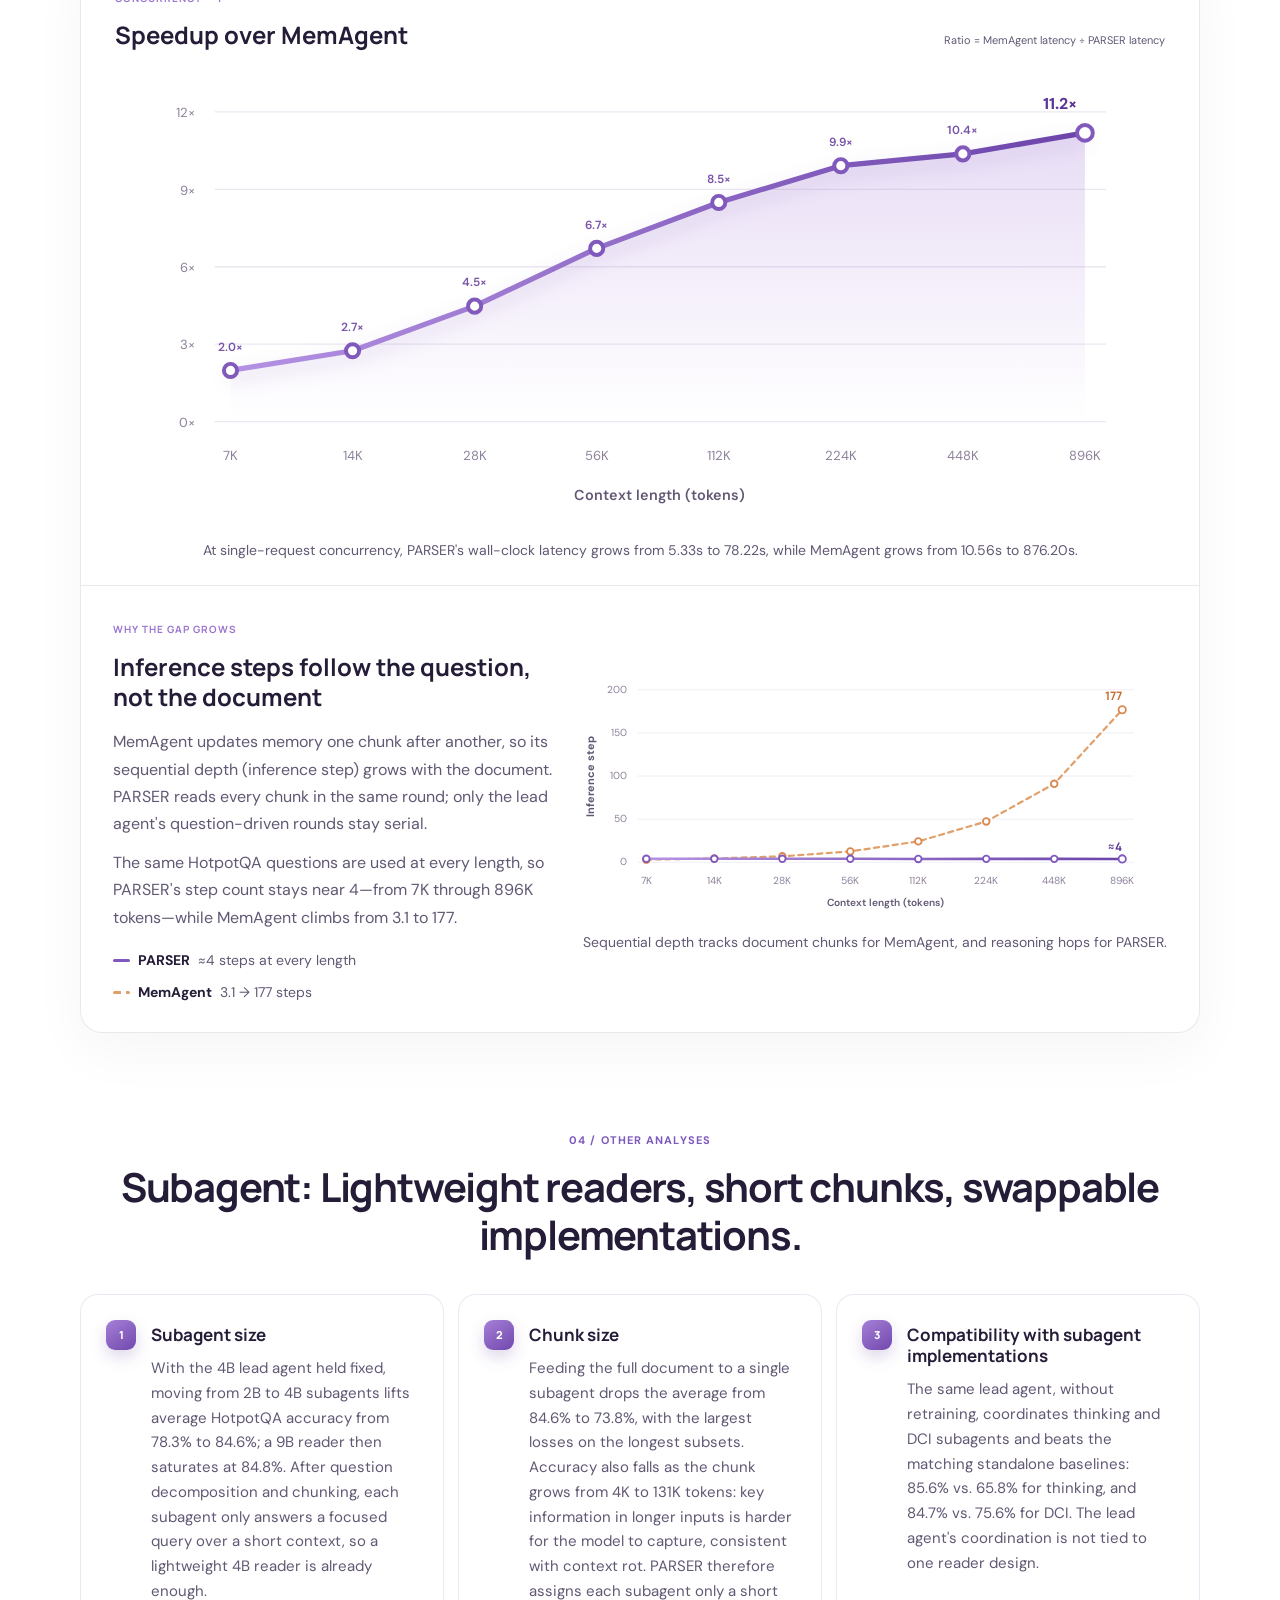
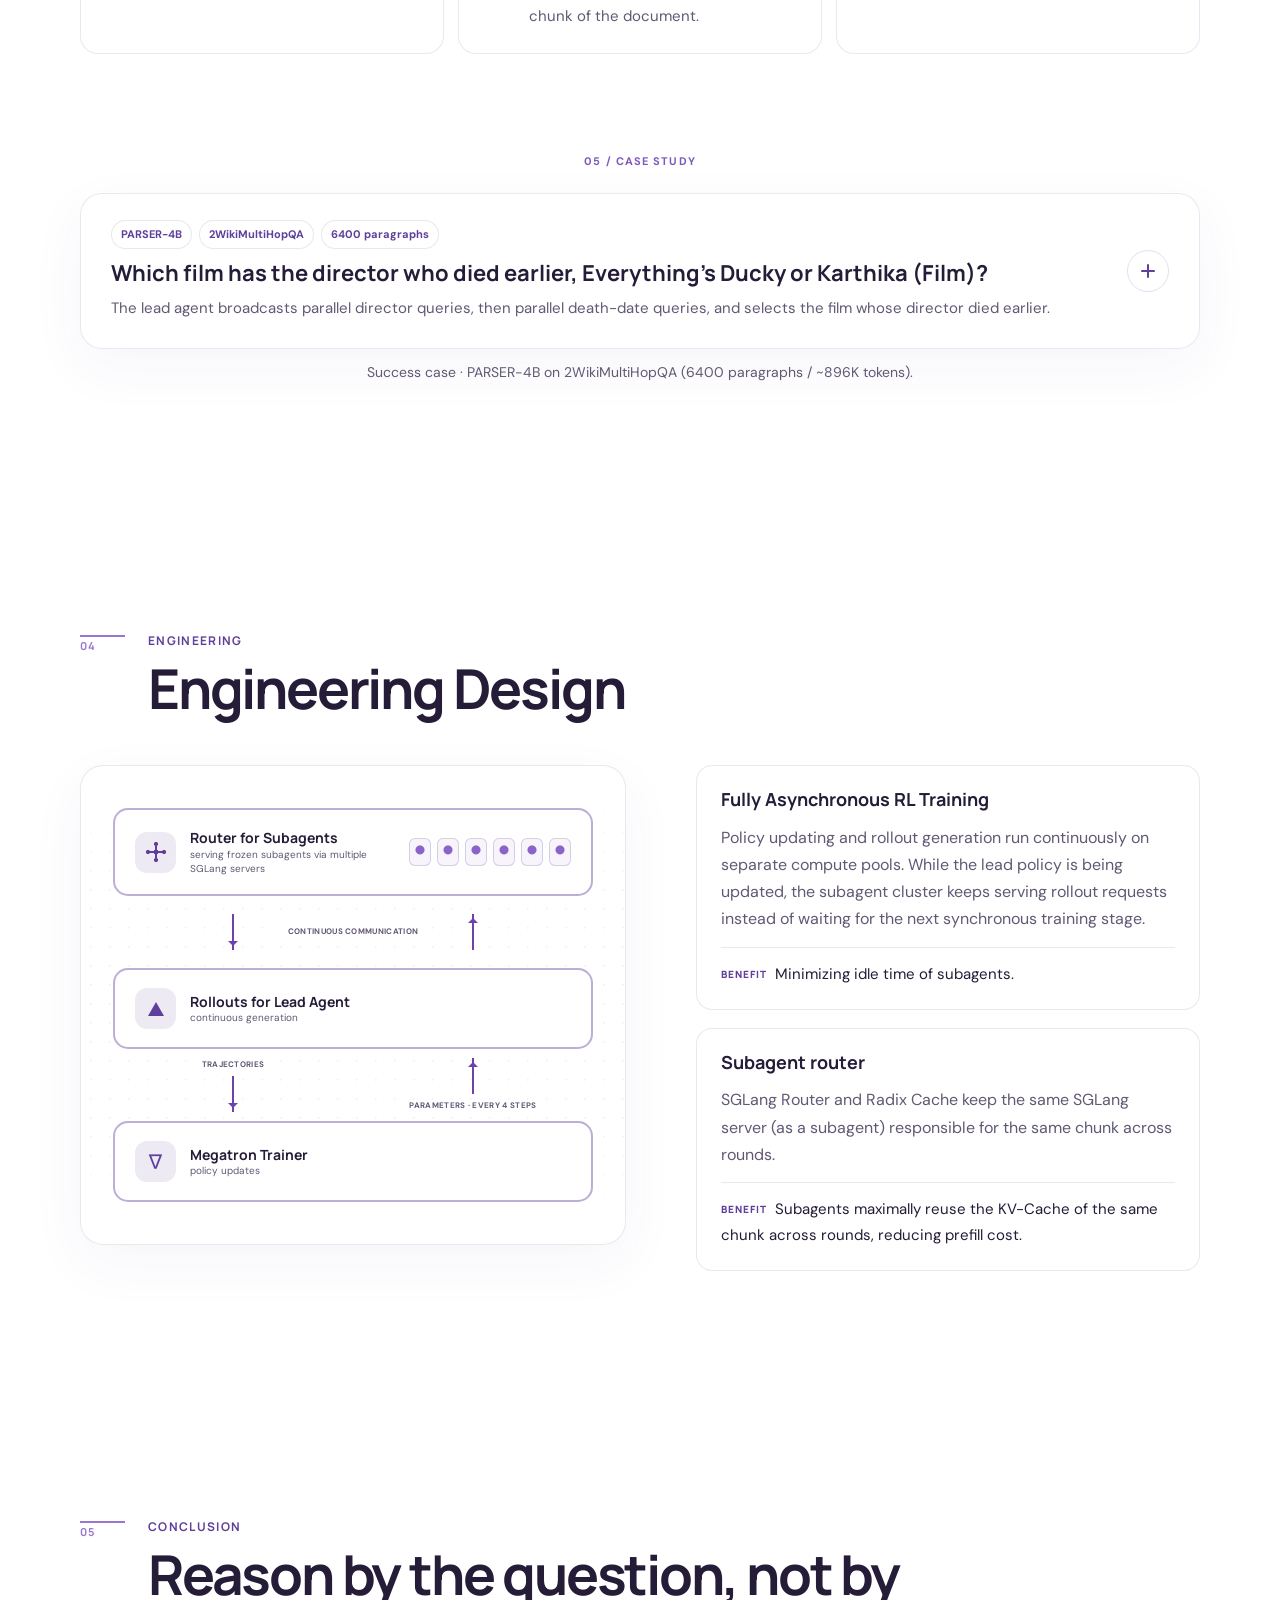
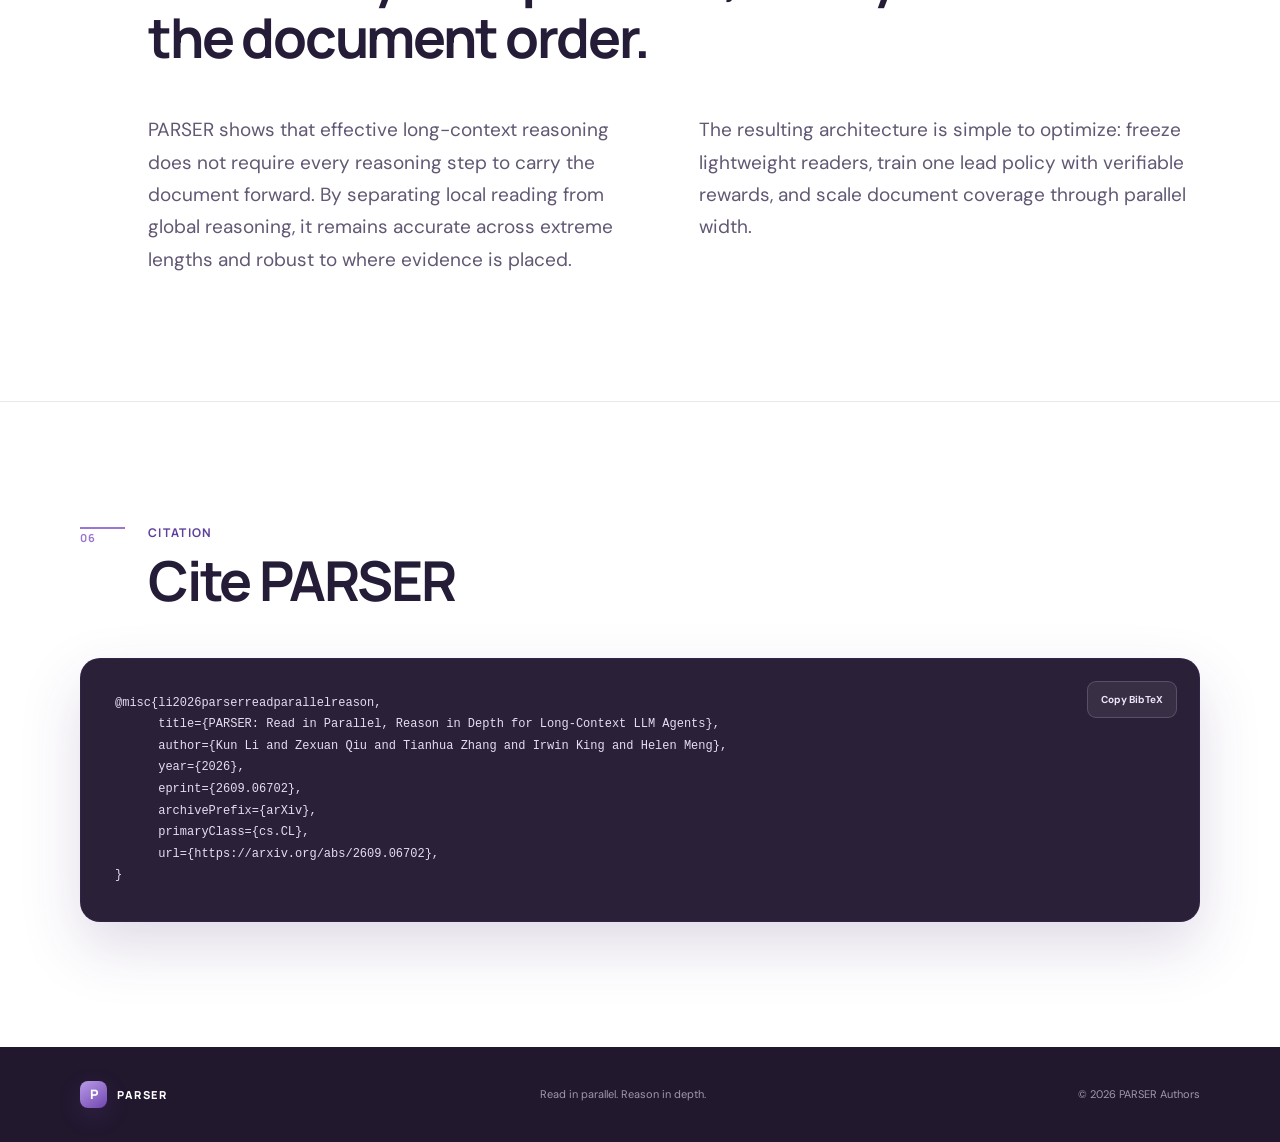
==== commit 861ee349: "Tighten subagent-router wording and polish Chinese experiment copy. Co-authored-by: Cursor <cursorag" ====
--- a/index.html
+++ b/index.html
@@ -1006,7 +1006,7 @@
               <article class="eng-point">
                 <h3>Subagent router</h3>
                 <p>
-                  SGLang Router and Radix Cache keep the same subagent instance responsible for the
+                  SGLang Router and Radix Cache keep the same SGLang server (as a subagent) responsible for the
                   same chunk across rounds.
                 </p>
                 <p class="eng-benefit"><span>Benefit</span>Subagents maximally reuse the KV-Cache of the same chunk across rounds, reducing prefill cost.</p>
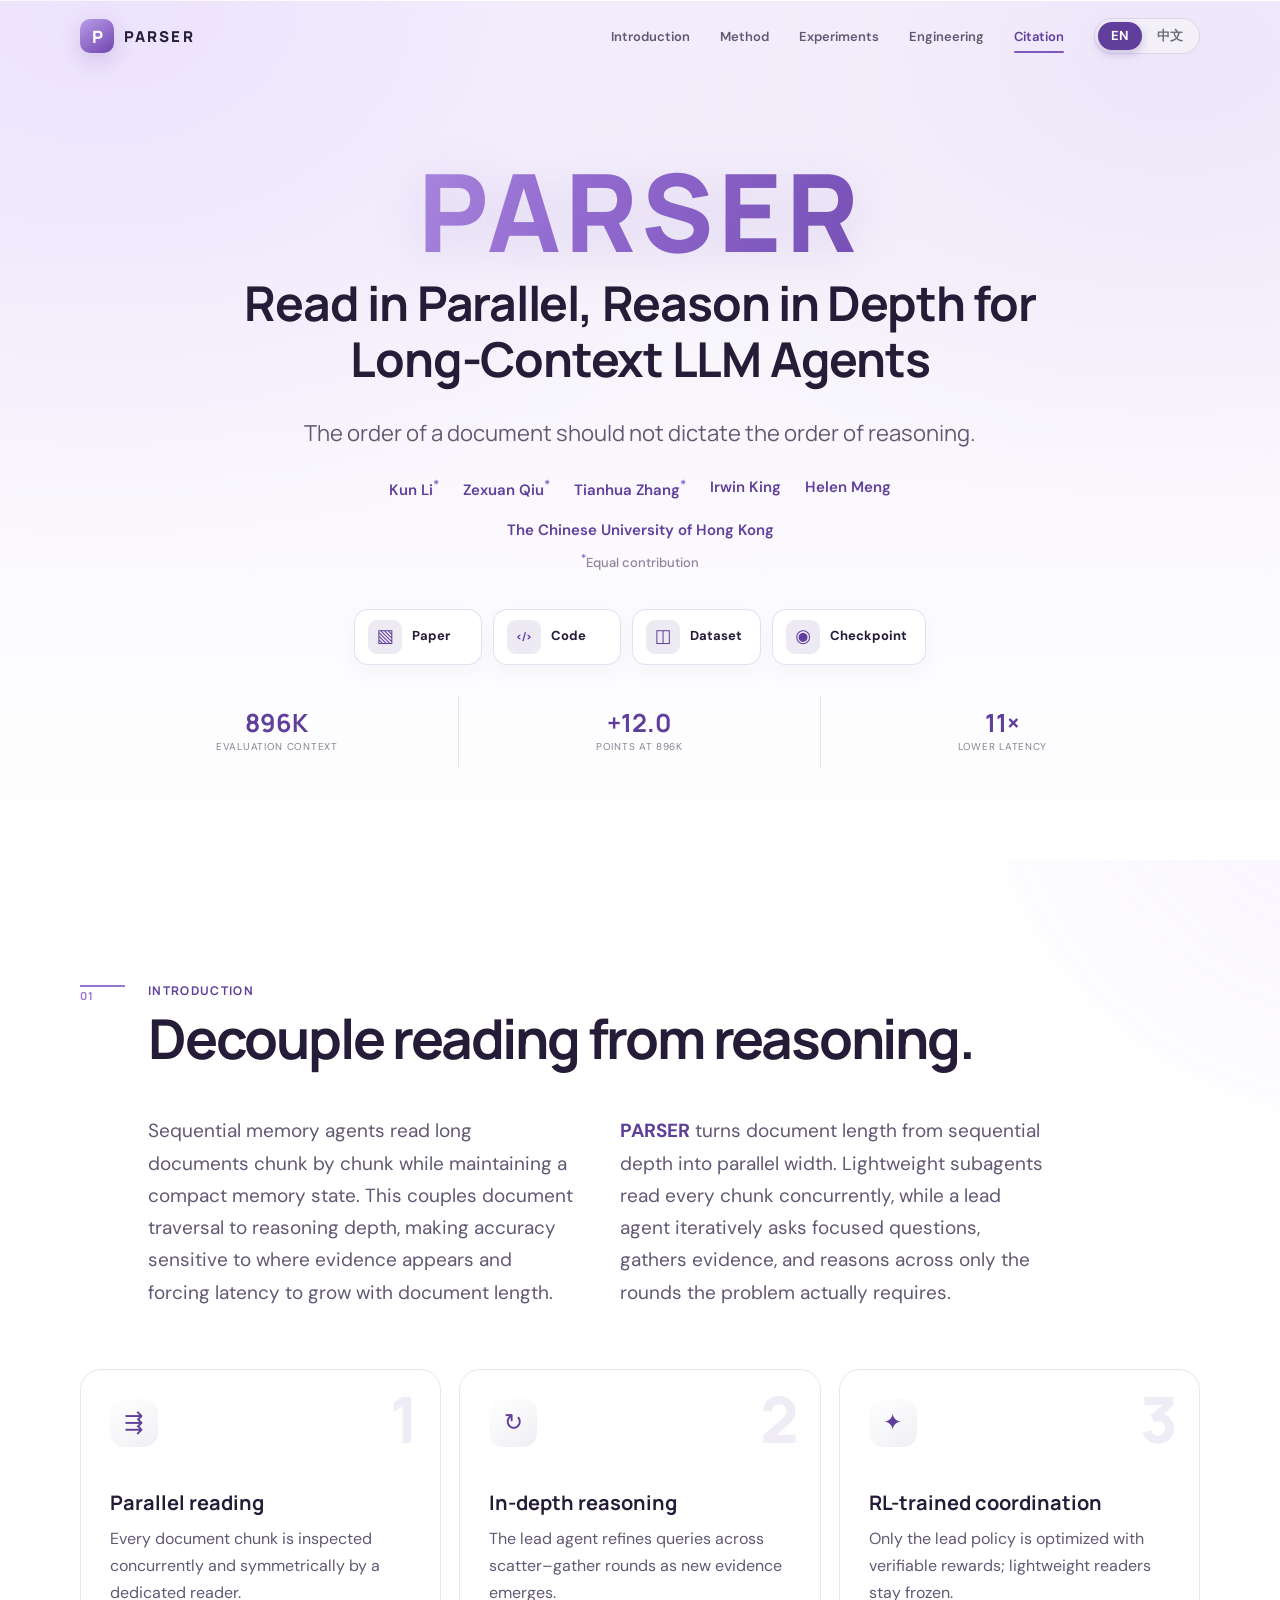
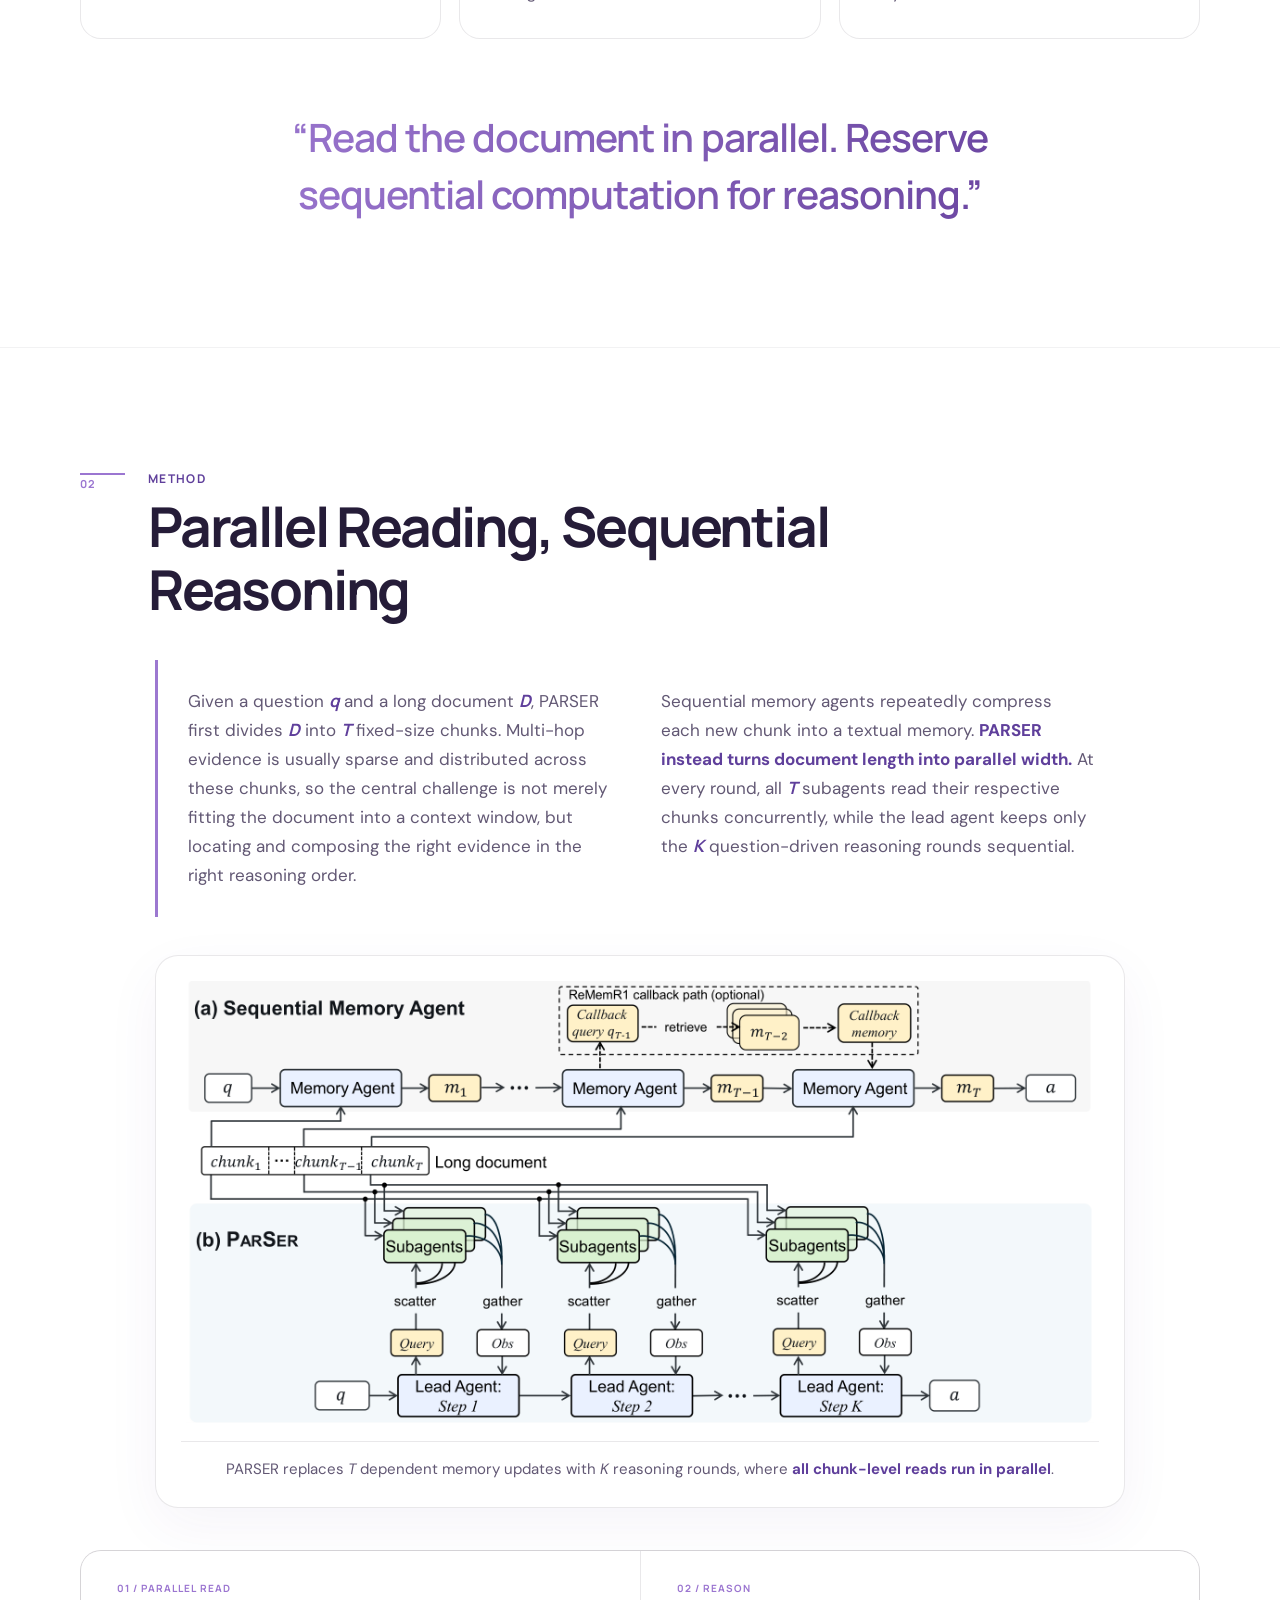
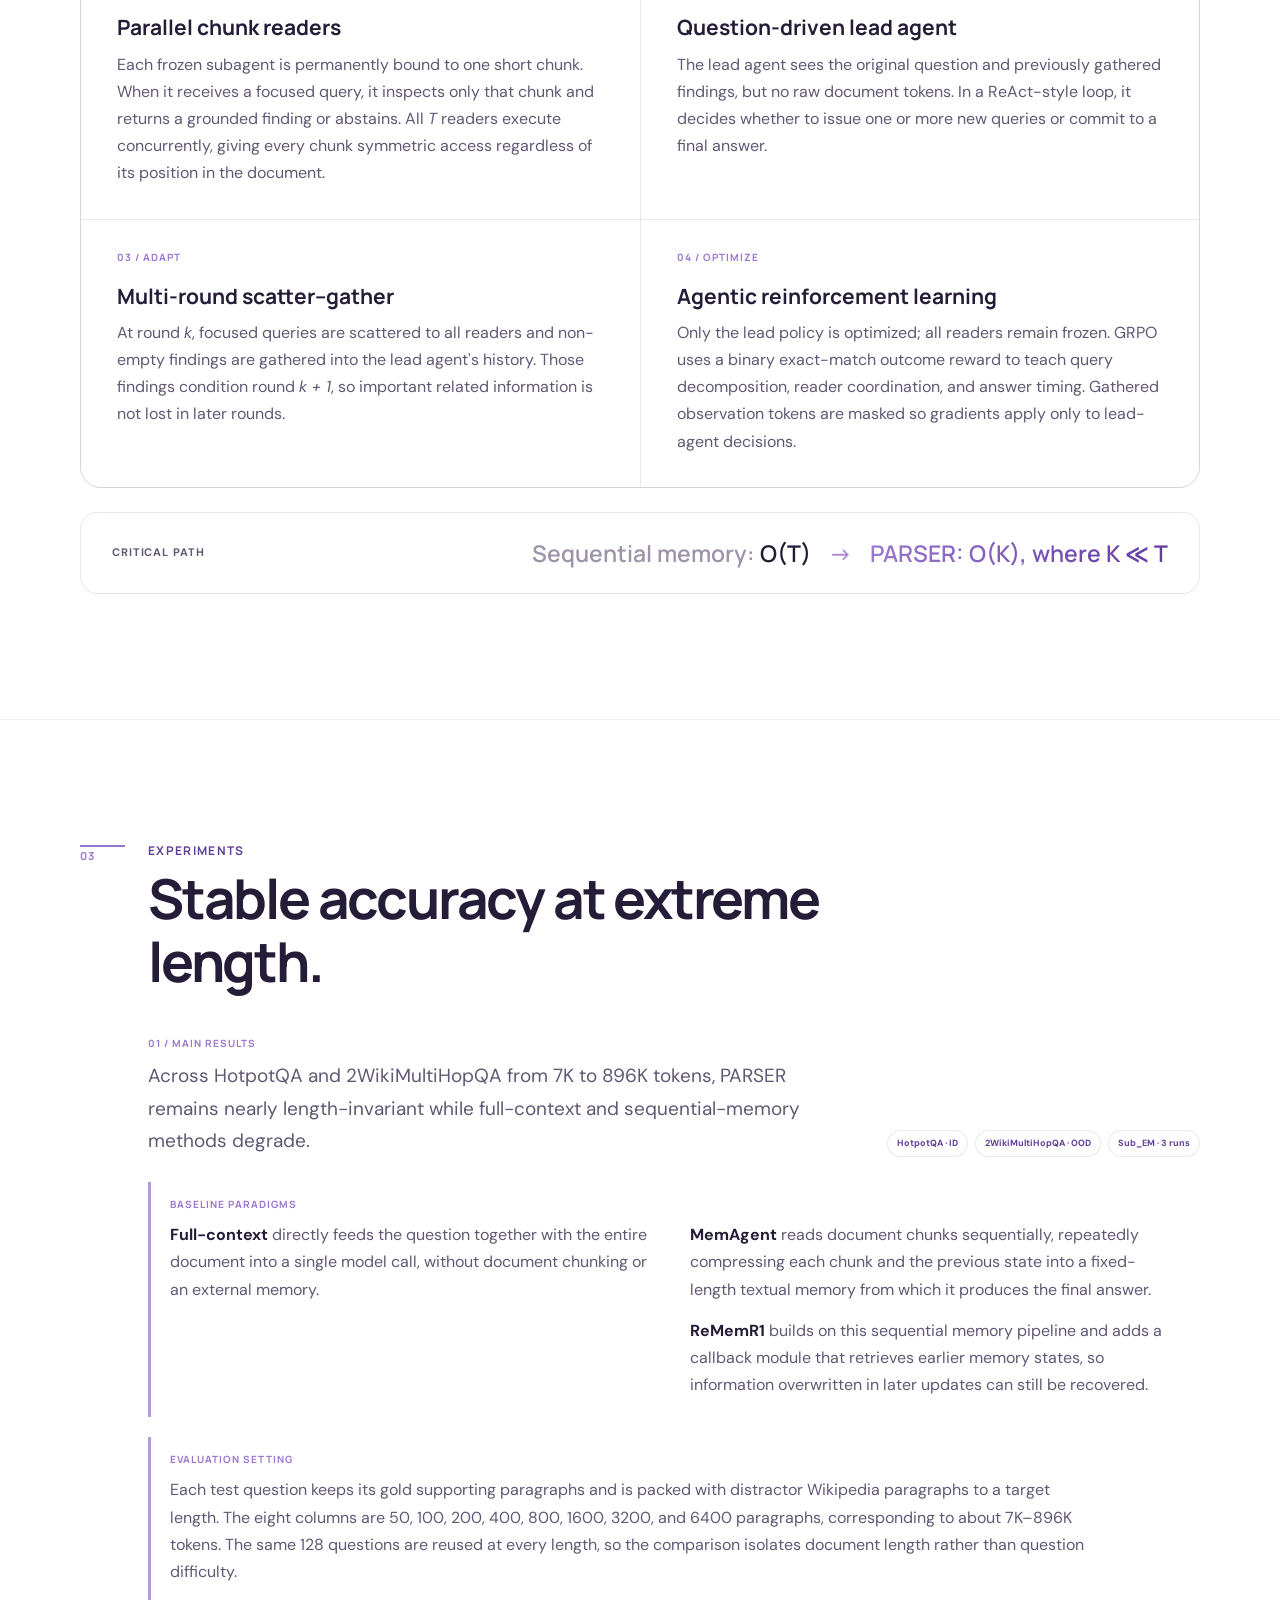
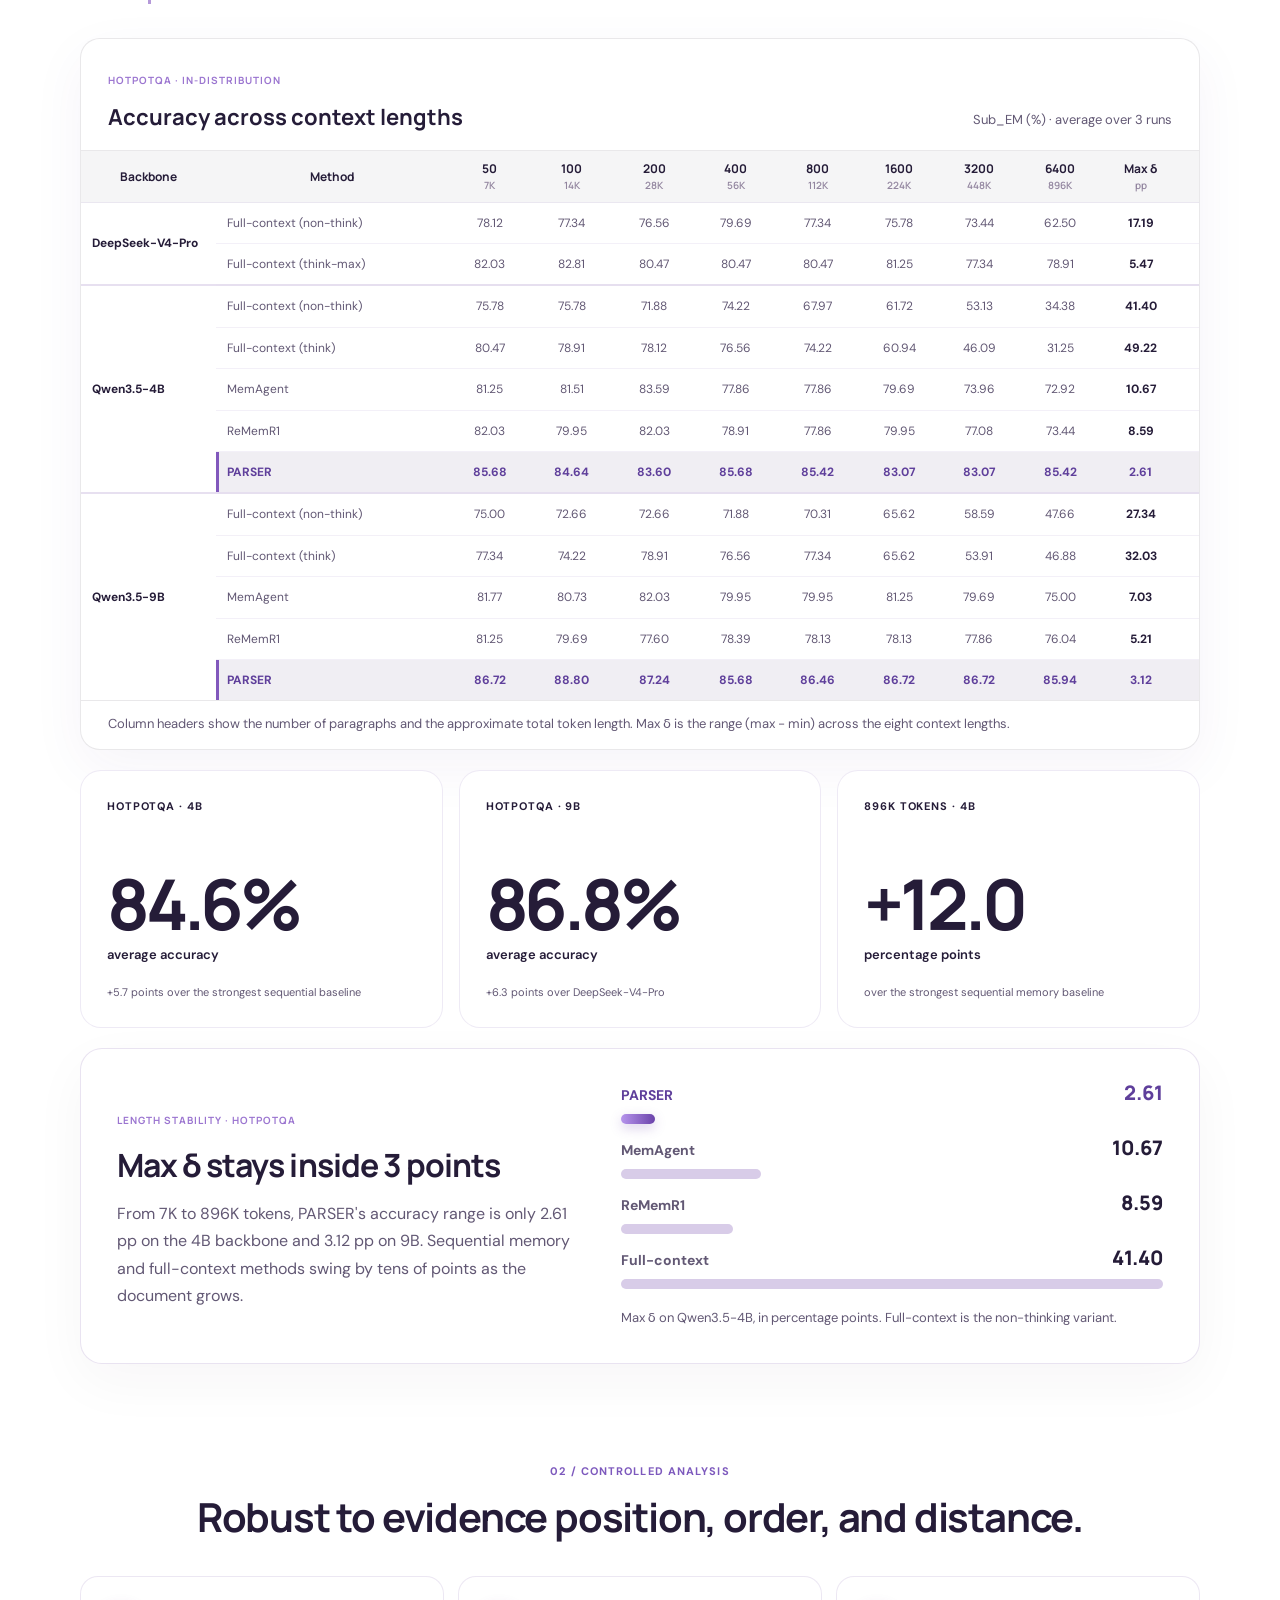
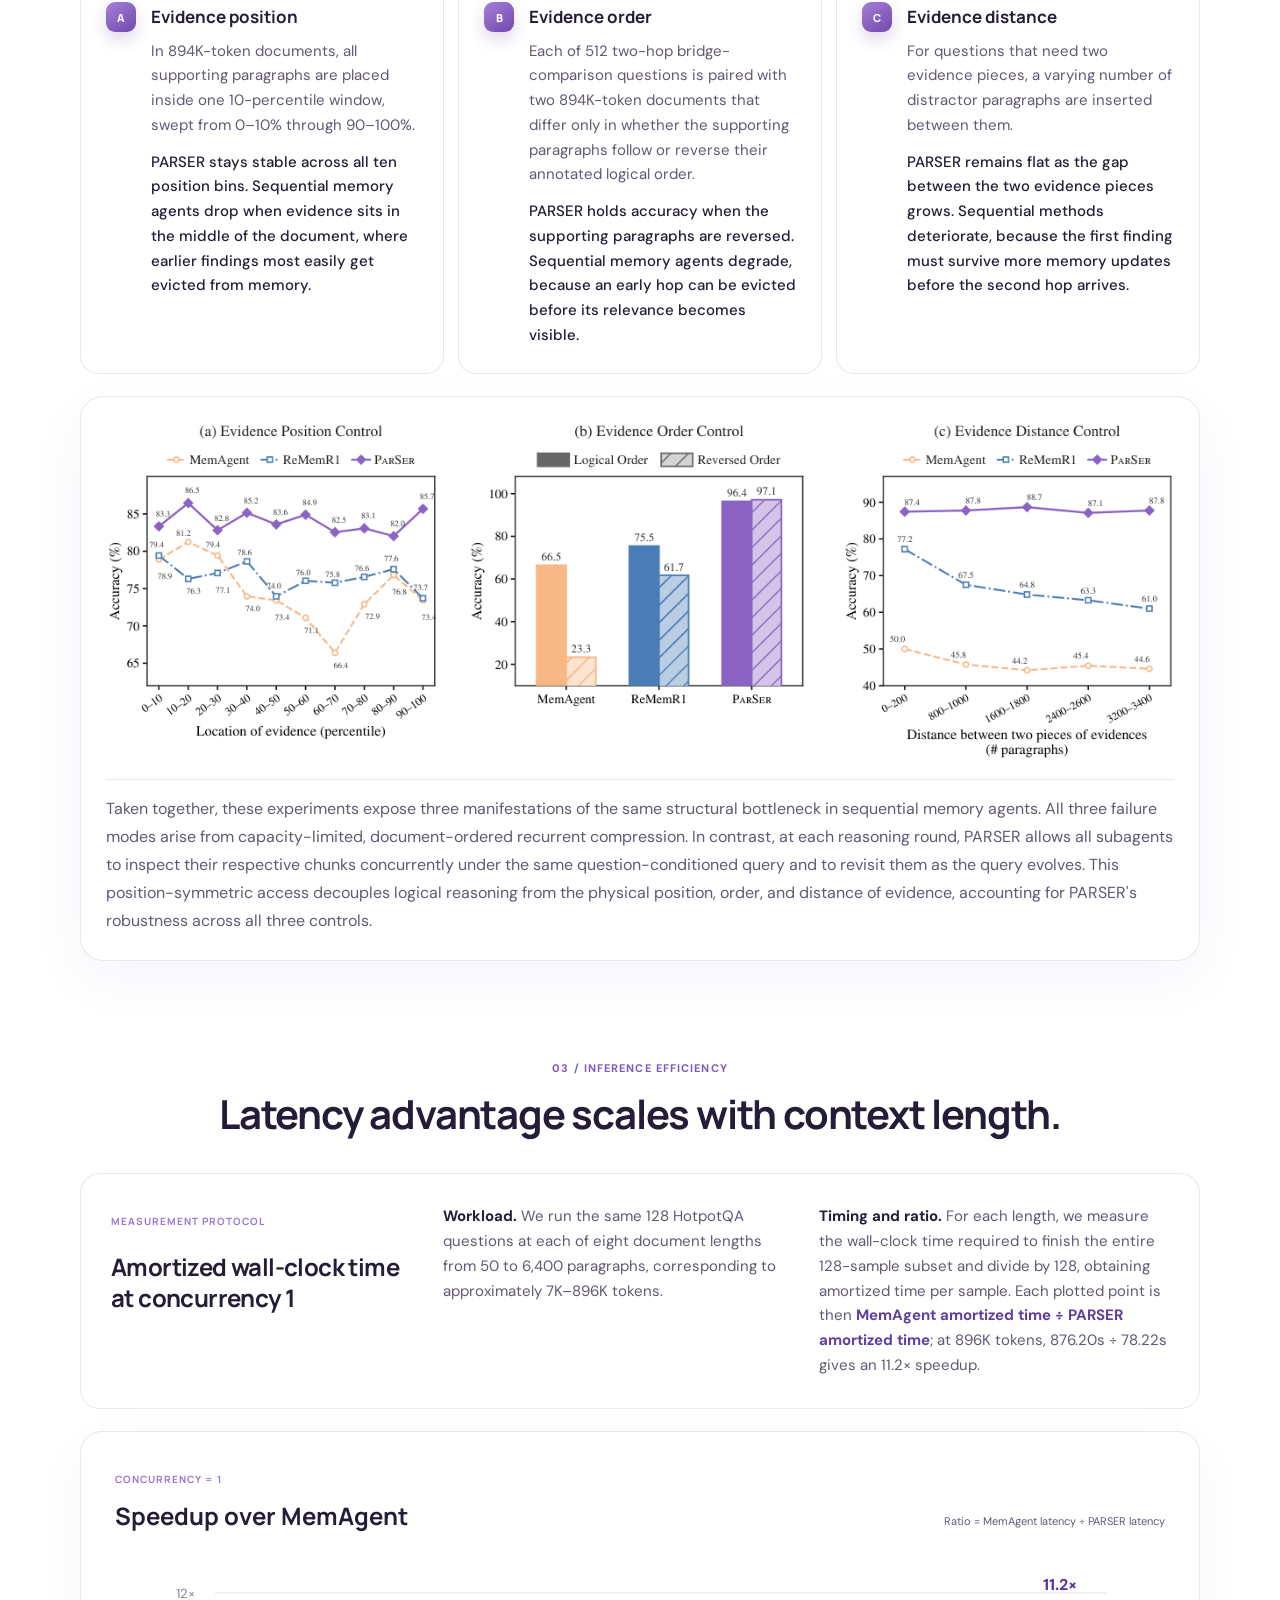
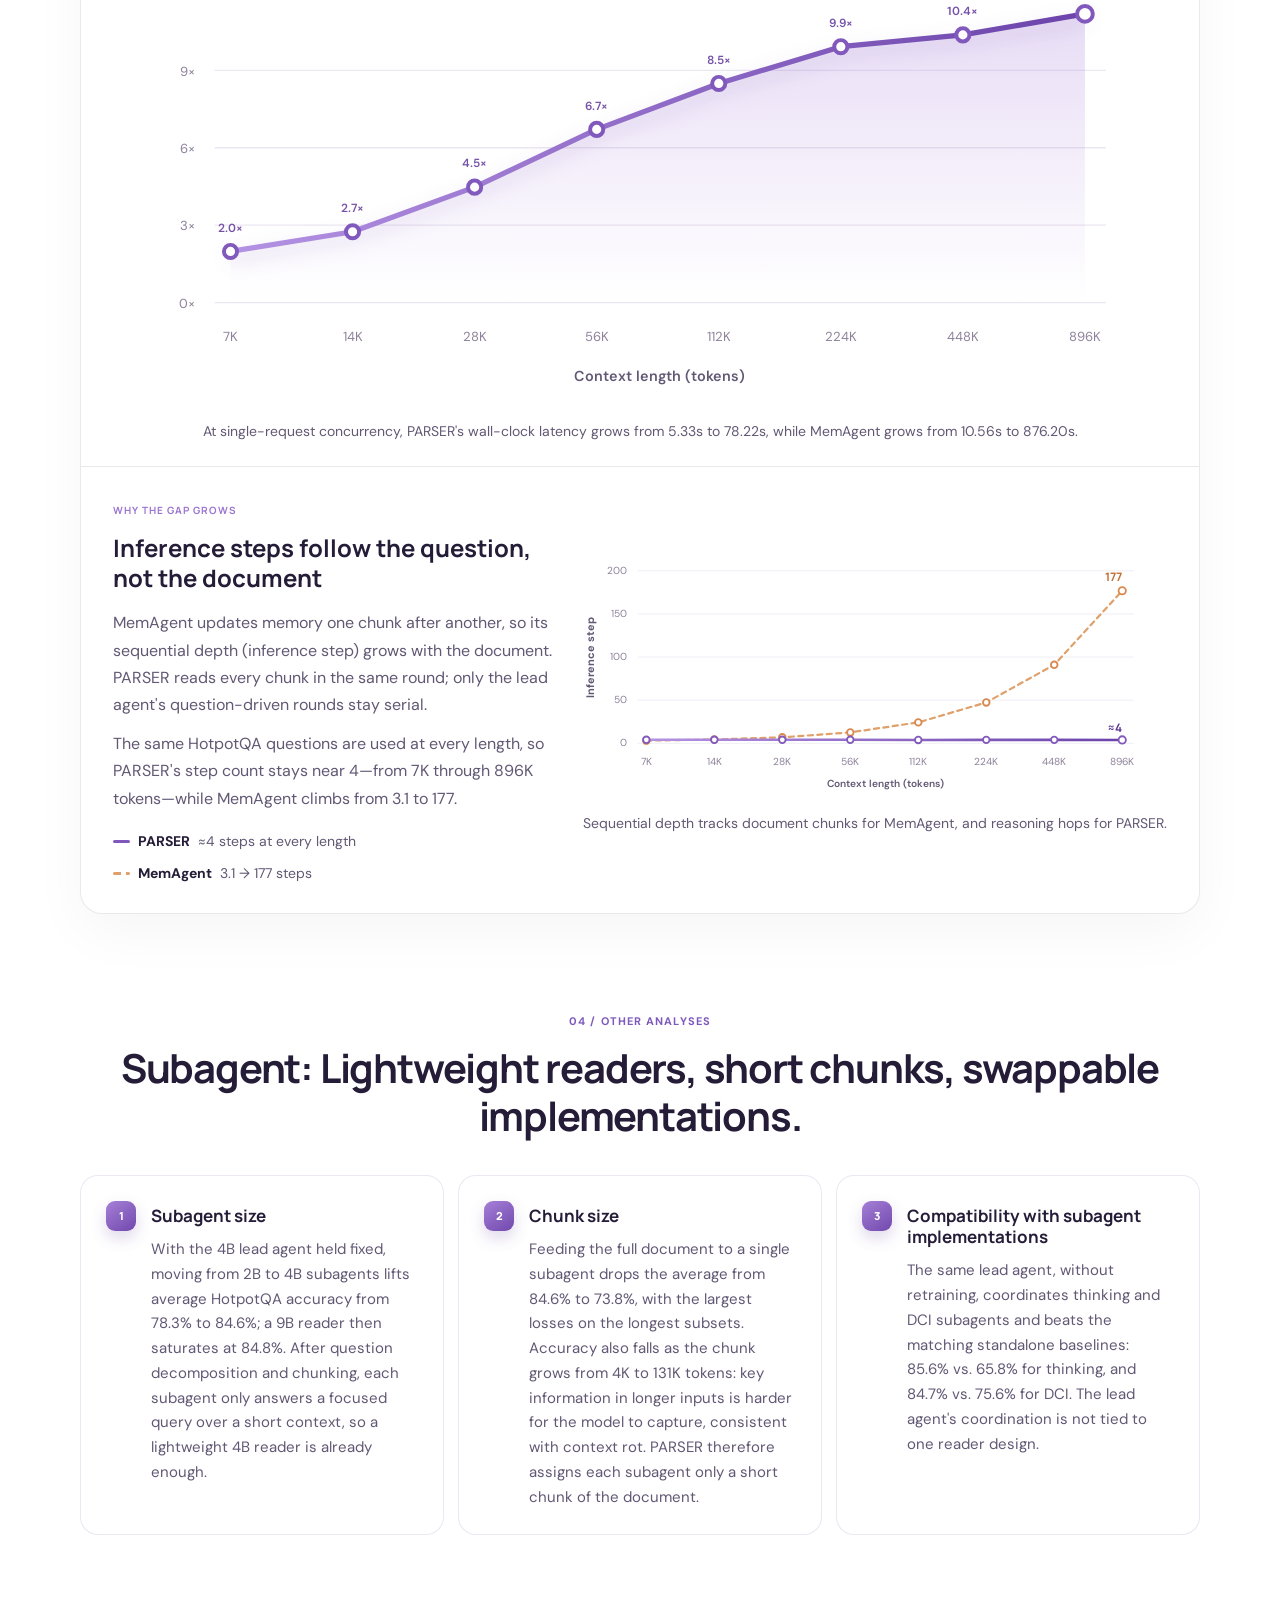
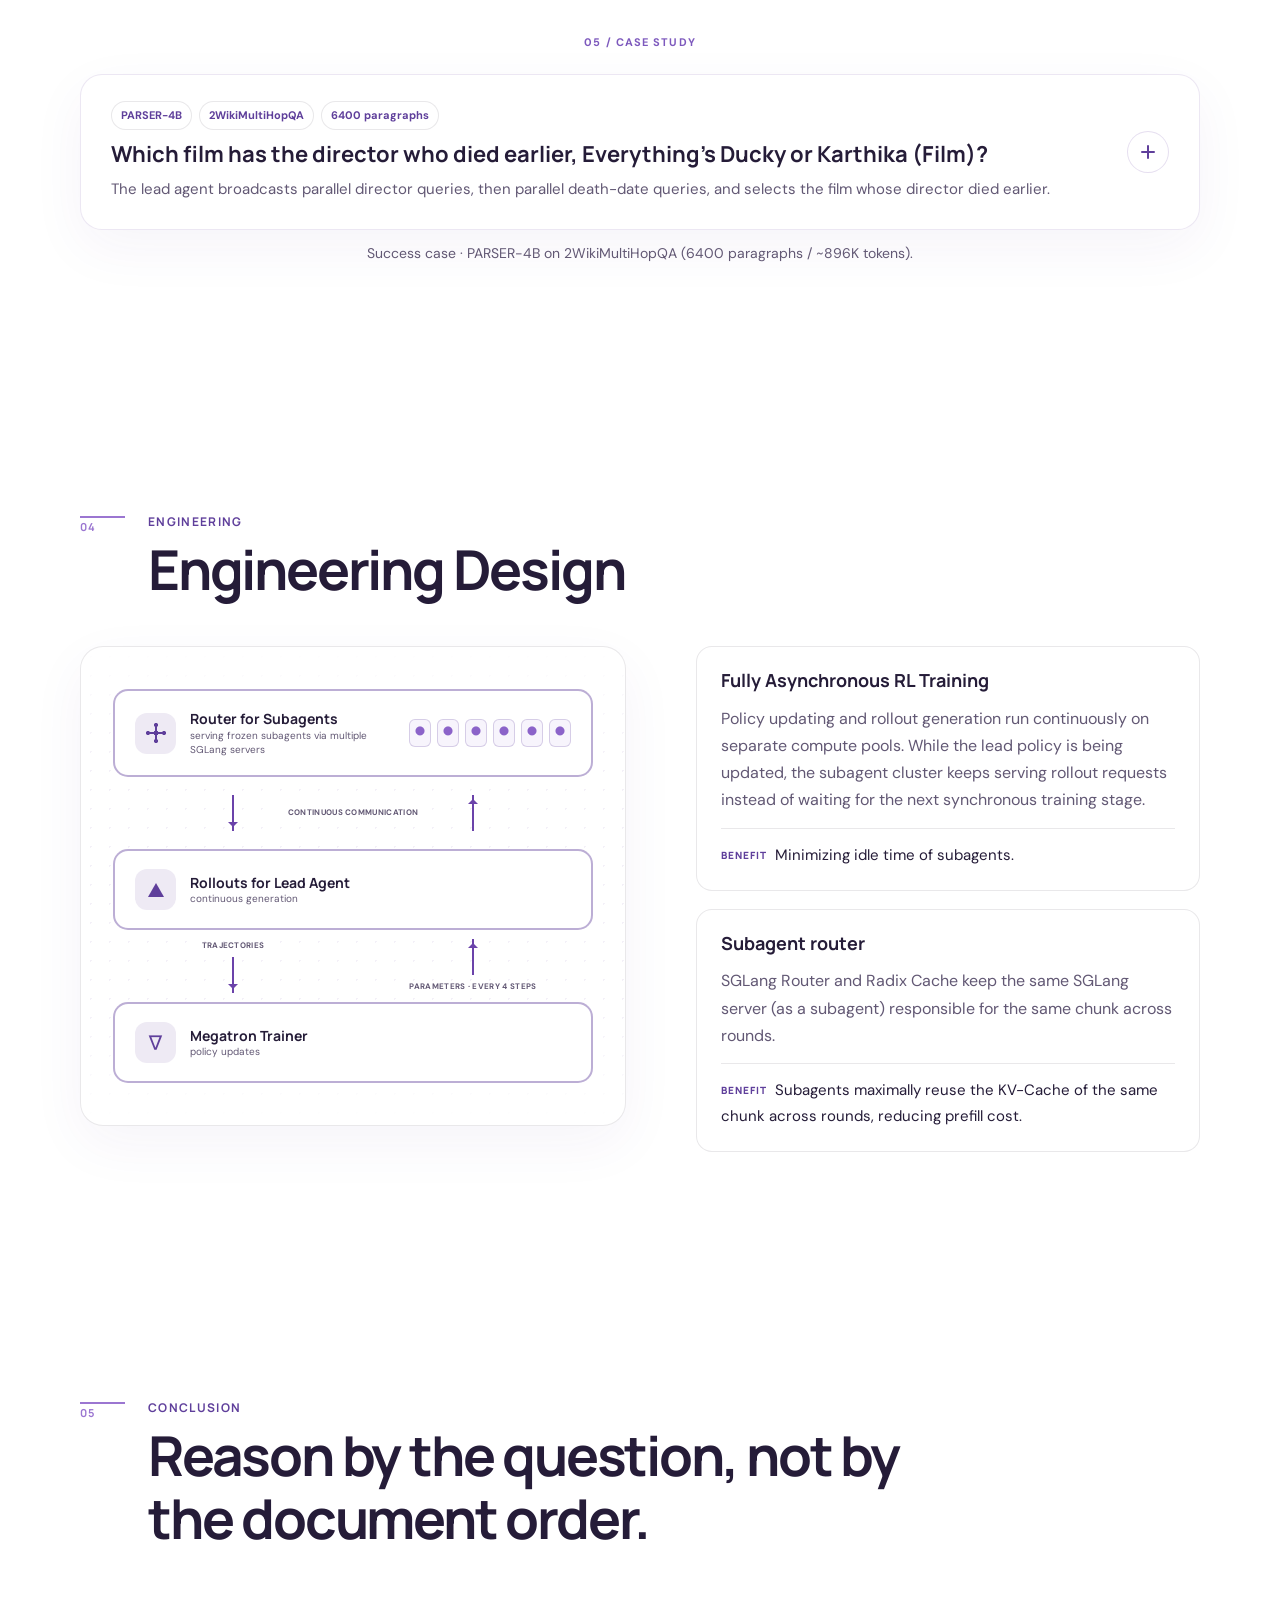
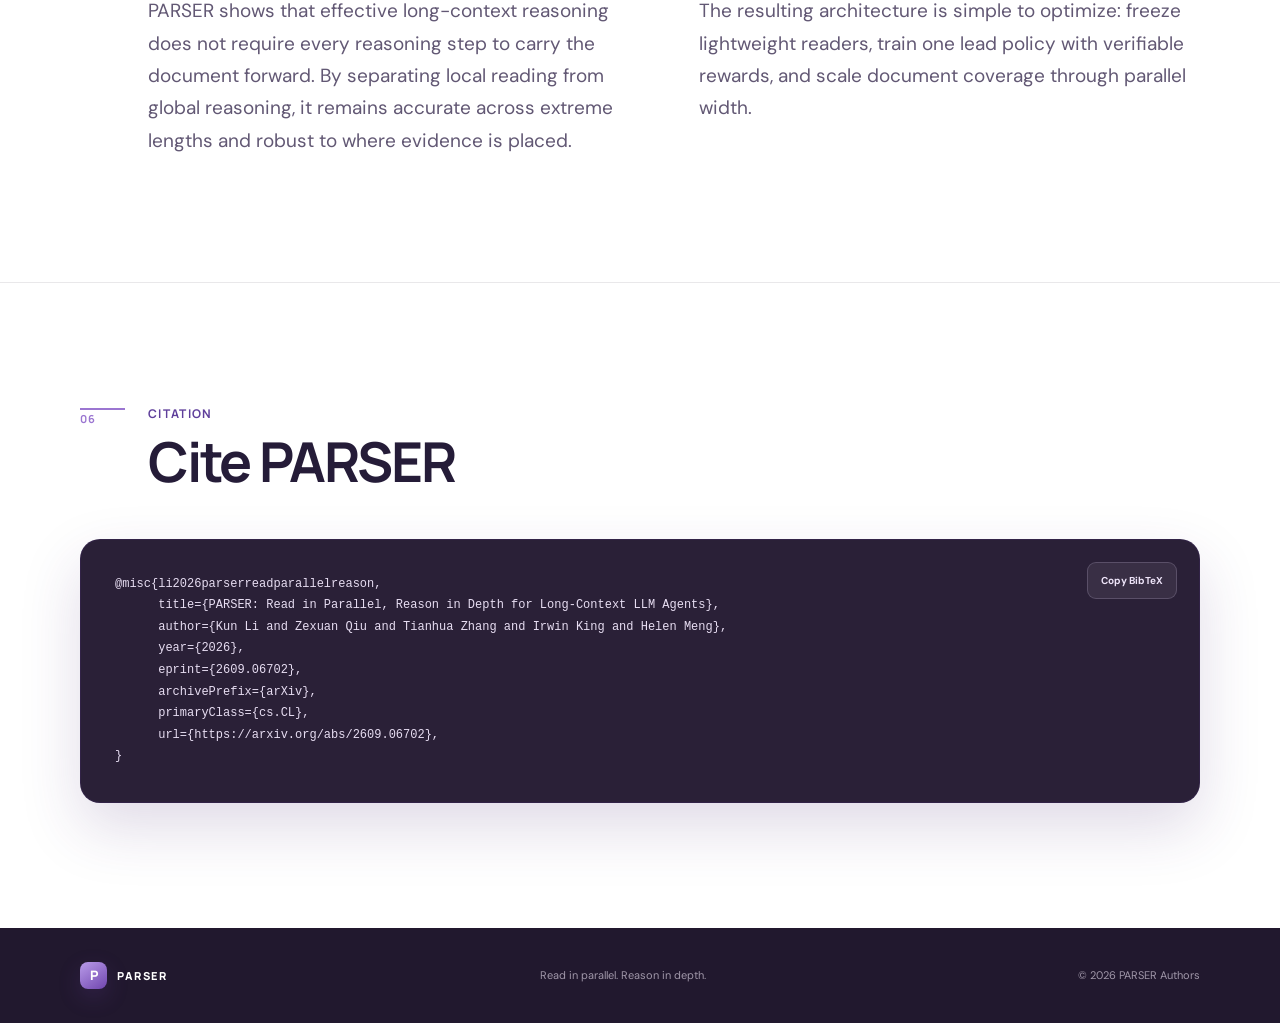
==== commit f7c557ae: "Fold the evidence analysis into the figure caption. Co-authored-by: Cursor <cursoragent@cursor.com>" ====
--- a/index.html
+++ b/index.html
@@ -208,8 +208,7 @@
               <p>
                 At round <em>k</em>, focused queries are scattered to all readers and non-empty
                 findings are gathered into the lead agent's history. Those findings condition round
-                <em>k + 1</em>, allowing later hops to be discovered without recurrent compression
-                or irreversible information loss.
+                <em>k + 1</em>, so important related information is not lost in later rounds.
               </p>
             </article>
             <article>
@@ -486,8 +485,8 @@
               </p>
               <p class="analysis-takeaway">
                 PARSER stays stable across all ten position bins. Sequential memory agents drop
-                when evidence sits in the middle of the document, where earlier findings are most
-                easily overwritten.
+                when evidence sits in the middle of the document, where earlier findings most
+                easily get evicted from memory.
               </p>
             </div>
           </article>
@@ -522,25 +521,21 @@
             </div>
           </article>
         </div>
-        <figure class="paper-figure">
+        <figure class="paper-figure evidence-figure">
           <img
             src="./assets/evidence-controls.png"
             alt="PARSER robustness under controlled evidence position, order, and distance"
           />
           <figcaption>
-            Sequential methods exhibit large accuracy swings as evidence placement changes. PARSER
-            remains stable because every chunk can be revisited under evolving queries.
+            Taken together, these experiments expose three manifestations of the same structural
+            bottleneck in sequential memory agents. All three failure modes arise from
+            capacity-limited, document-ordered recurrent compression. In contrast, at each reasoning
+            round, PARSER allows all subagents to inspect their respective chunks concurrently under
+            the same question-conditioned query and to revisit them as the query evolves. This
+            position-symmetric access decouples logical reasoning from the physical position, order,
+            and distance of evidence, accounting for PARSER's robustness across all three controls.
           </figcaption>
         </figure>
-        <p class="analysis-summary">
-          Taken together, these experiments expose three manifestations of the same structural
-          bottleneck in sequential memory agents. All three failure modes arise from
-          capacity-limited, document-ordered recurrent compression. In contrast, at each reasoning
-          round, PARSER allows all subagents to inspect their respective chunks concurrently under
-          the same question-conditioned query and to revisit them as the query evolves. This
-          position-symmetric access decouples logical reasoning from the physical position, order,
-          and distance of evidence, accounting for PARSER's robustness across all three controls.
-        </p>
 
         <div class="subsection-heading">
           <span>03 / Inference efficiency</span>
--- a/styles.css
+++ b/styles.css
@@ -801,15 +801,10 @@
   text-align: center;
 }
 
-.analysis-summary {
-  margin: 22px 0 0;
-  padding: 22px 26px;
-  color: var(--ink-soft);
-  border: 1px solid var(--line);
-  border-radius: 16px;
-  background: #fff;
+.evidence-figure figcaption {
   font-size: 16px;
   line-height: 1.75;
+  text-align: left;
 }
 
 .workflow-figure {
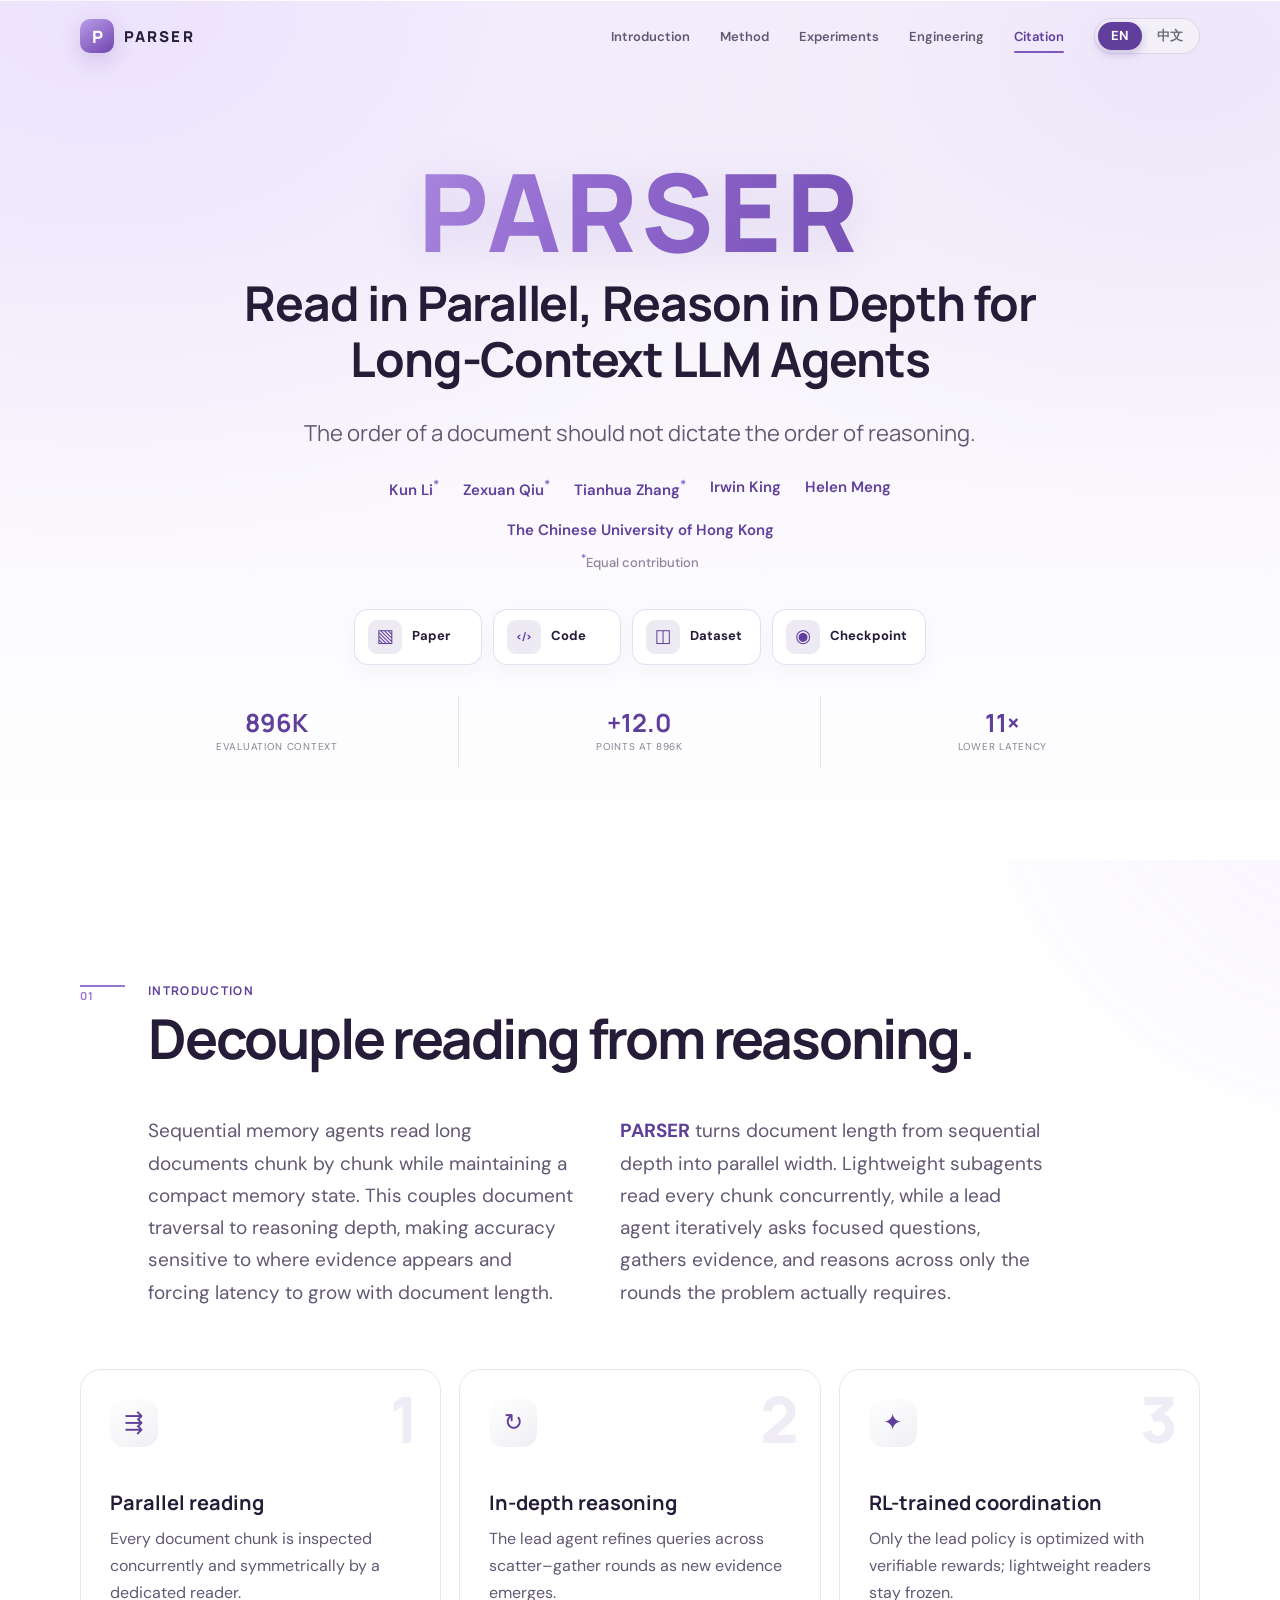
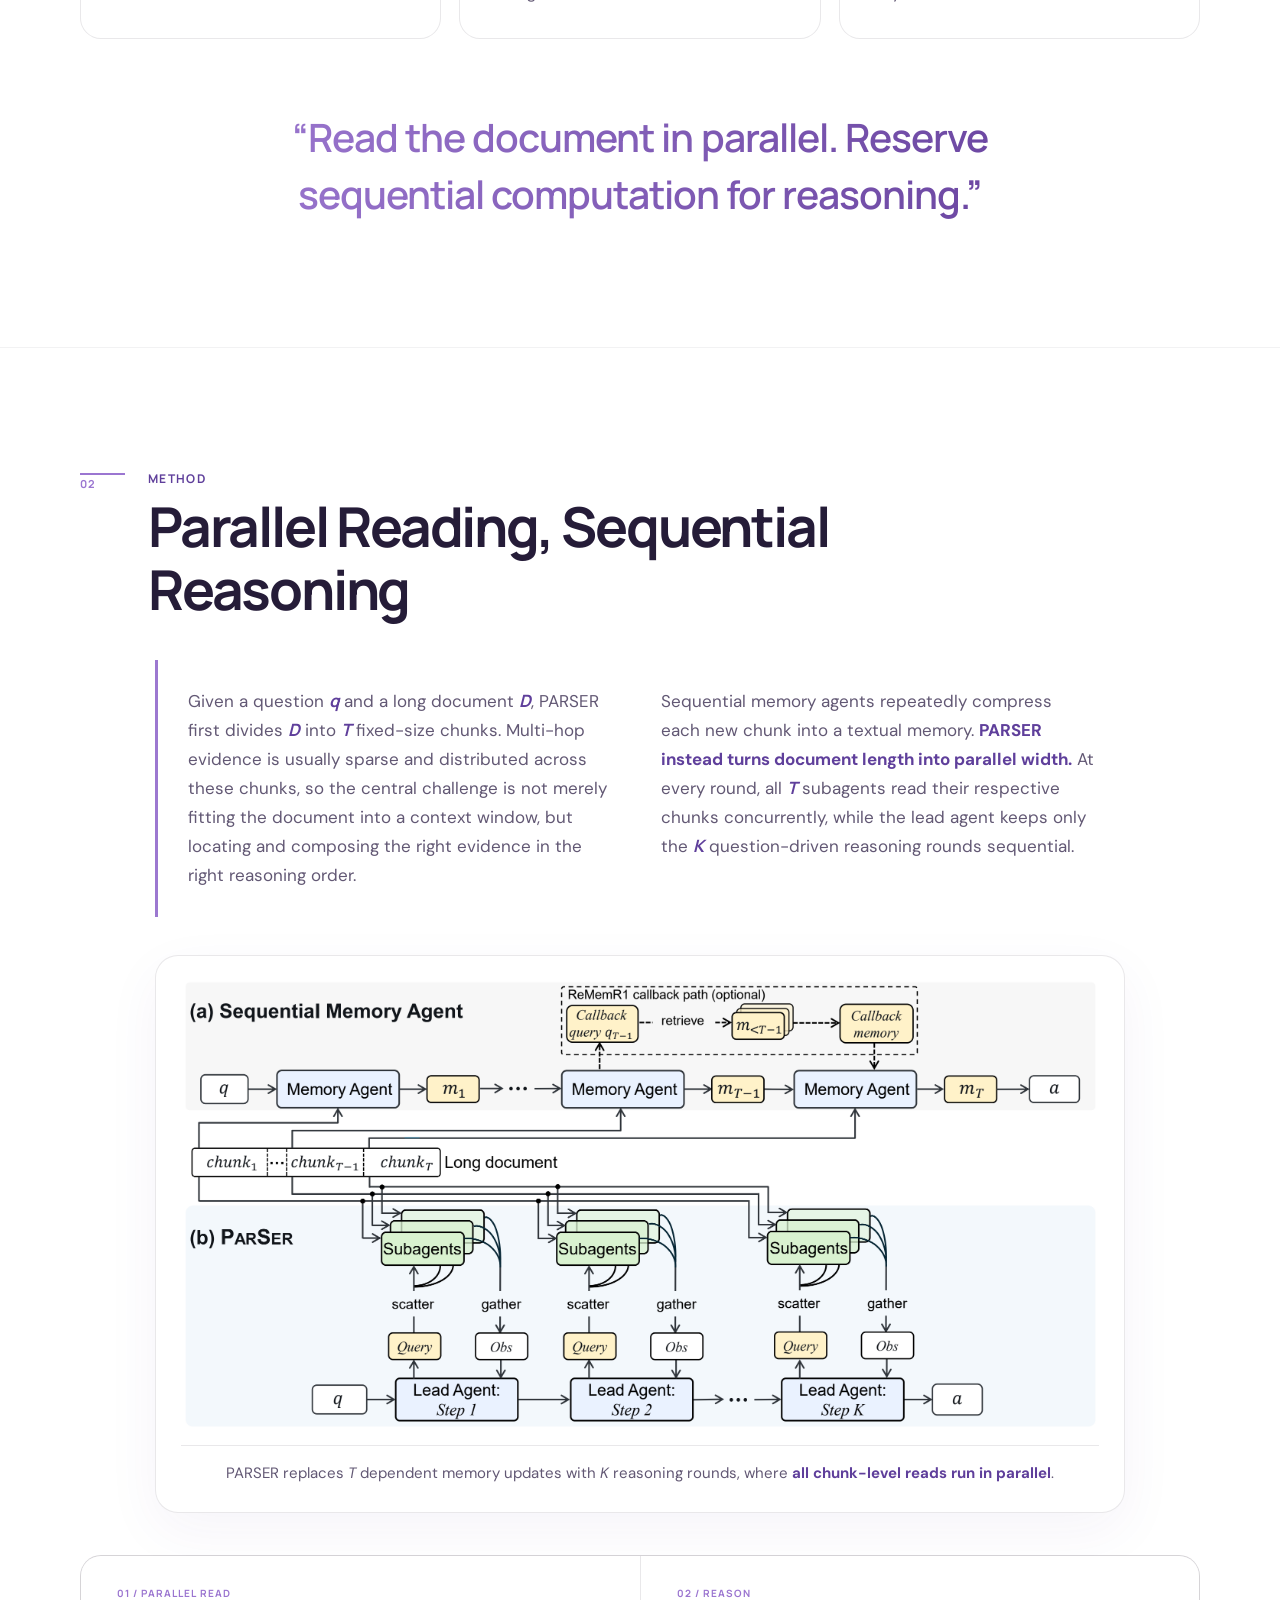
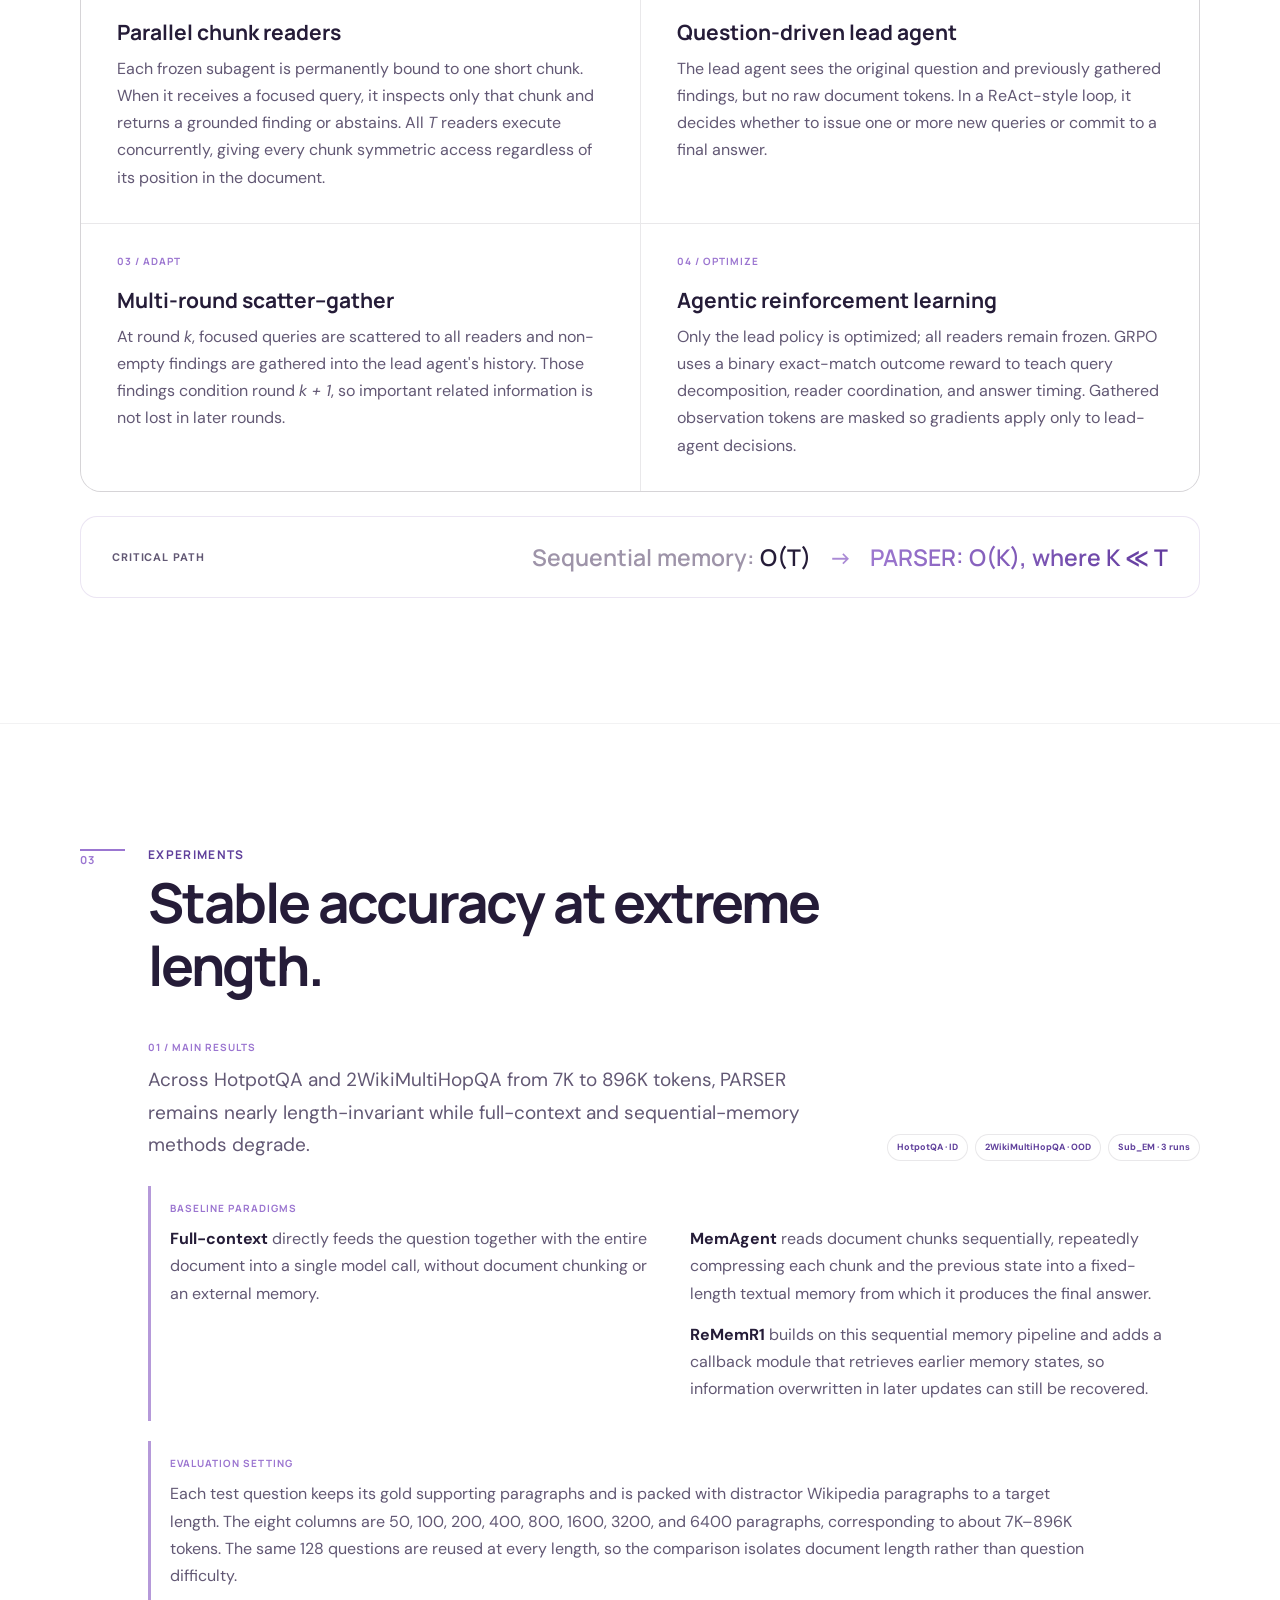
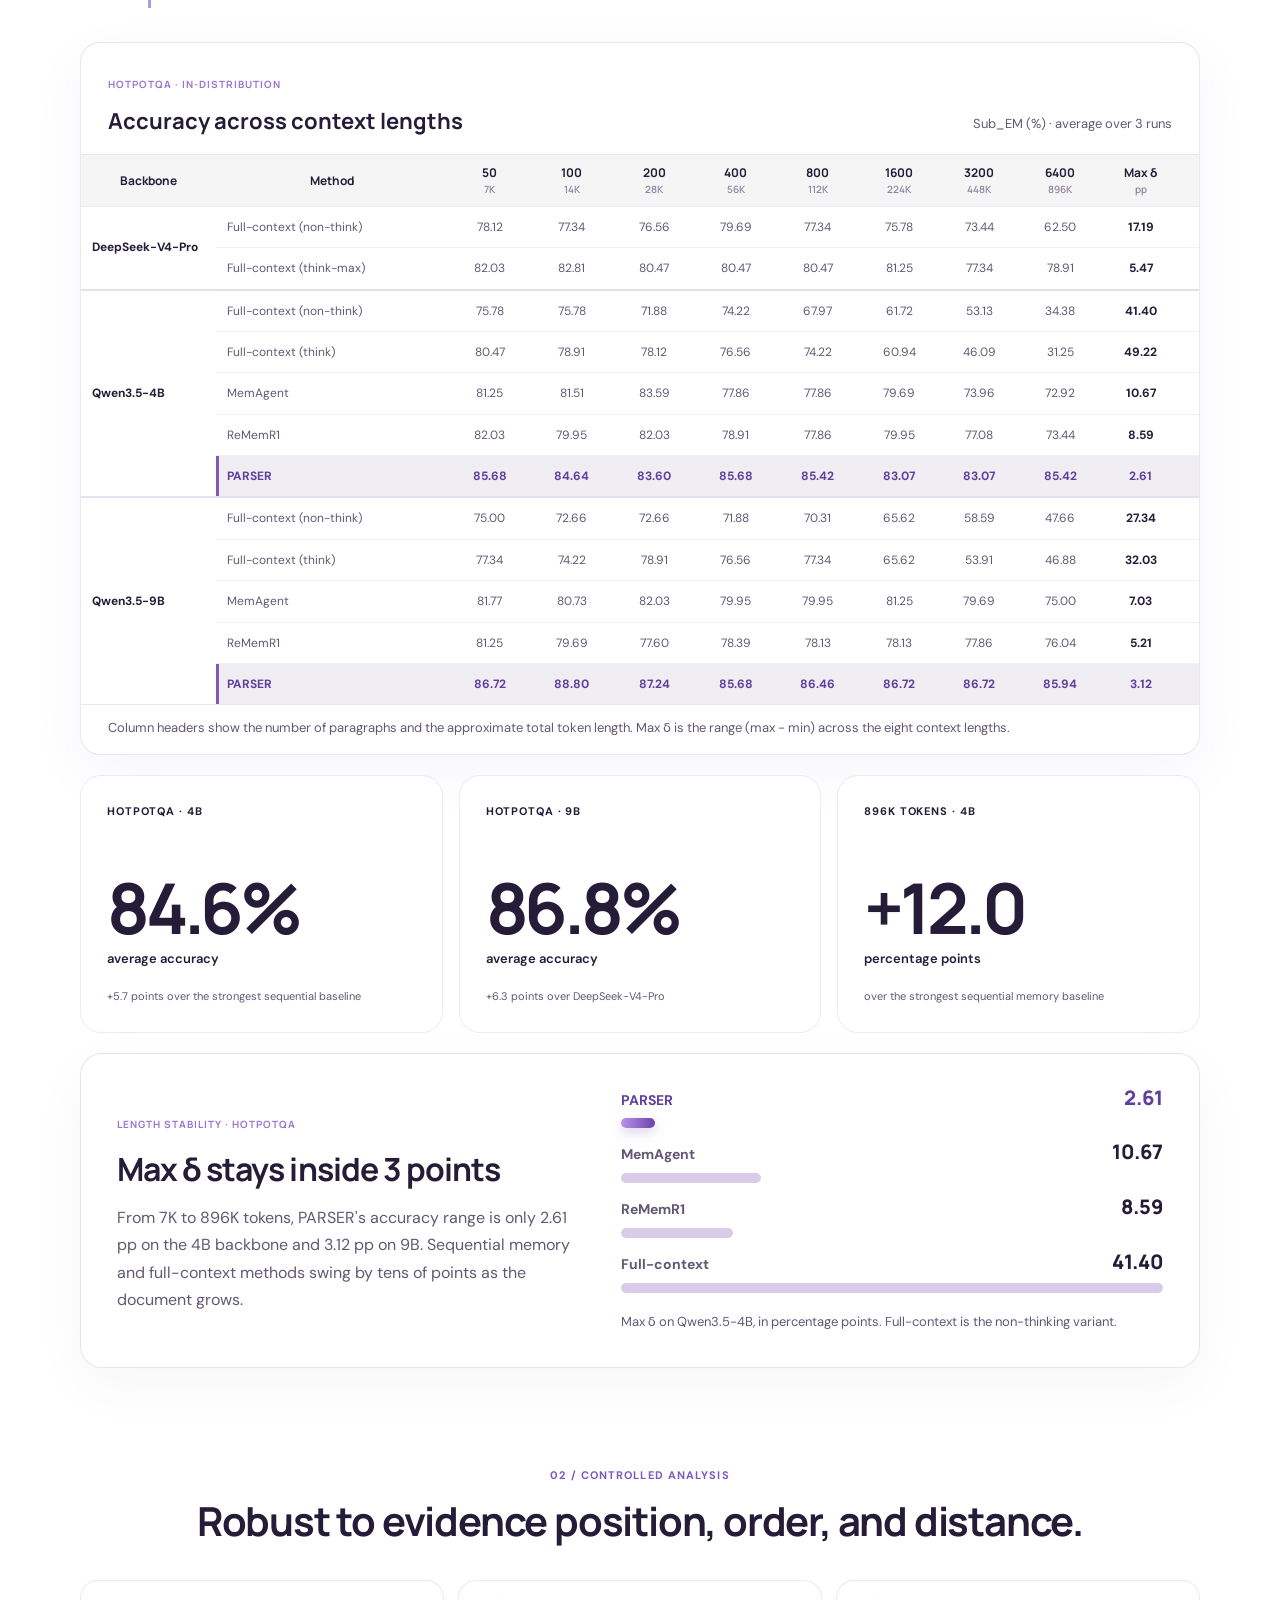
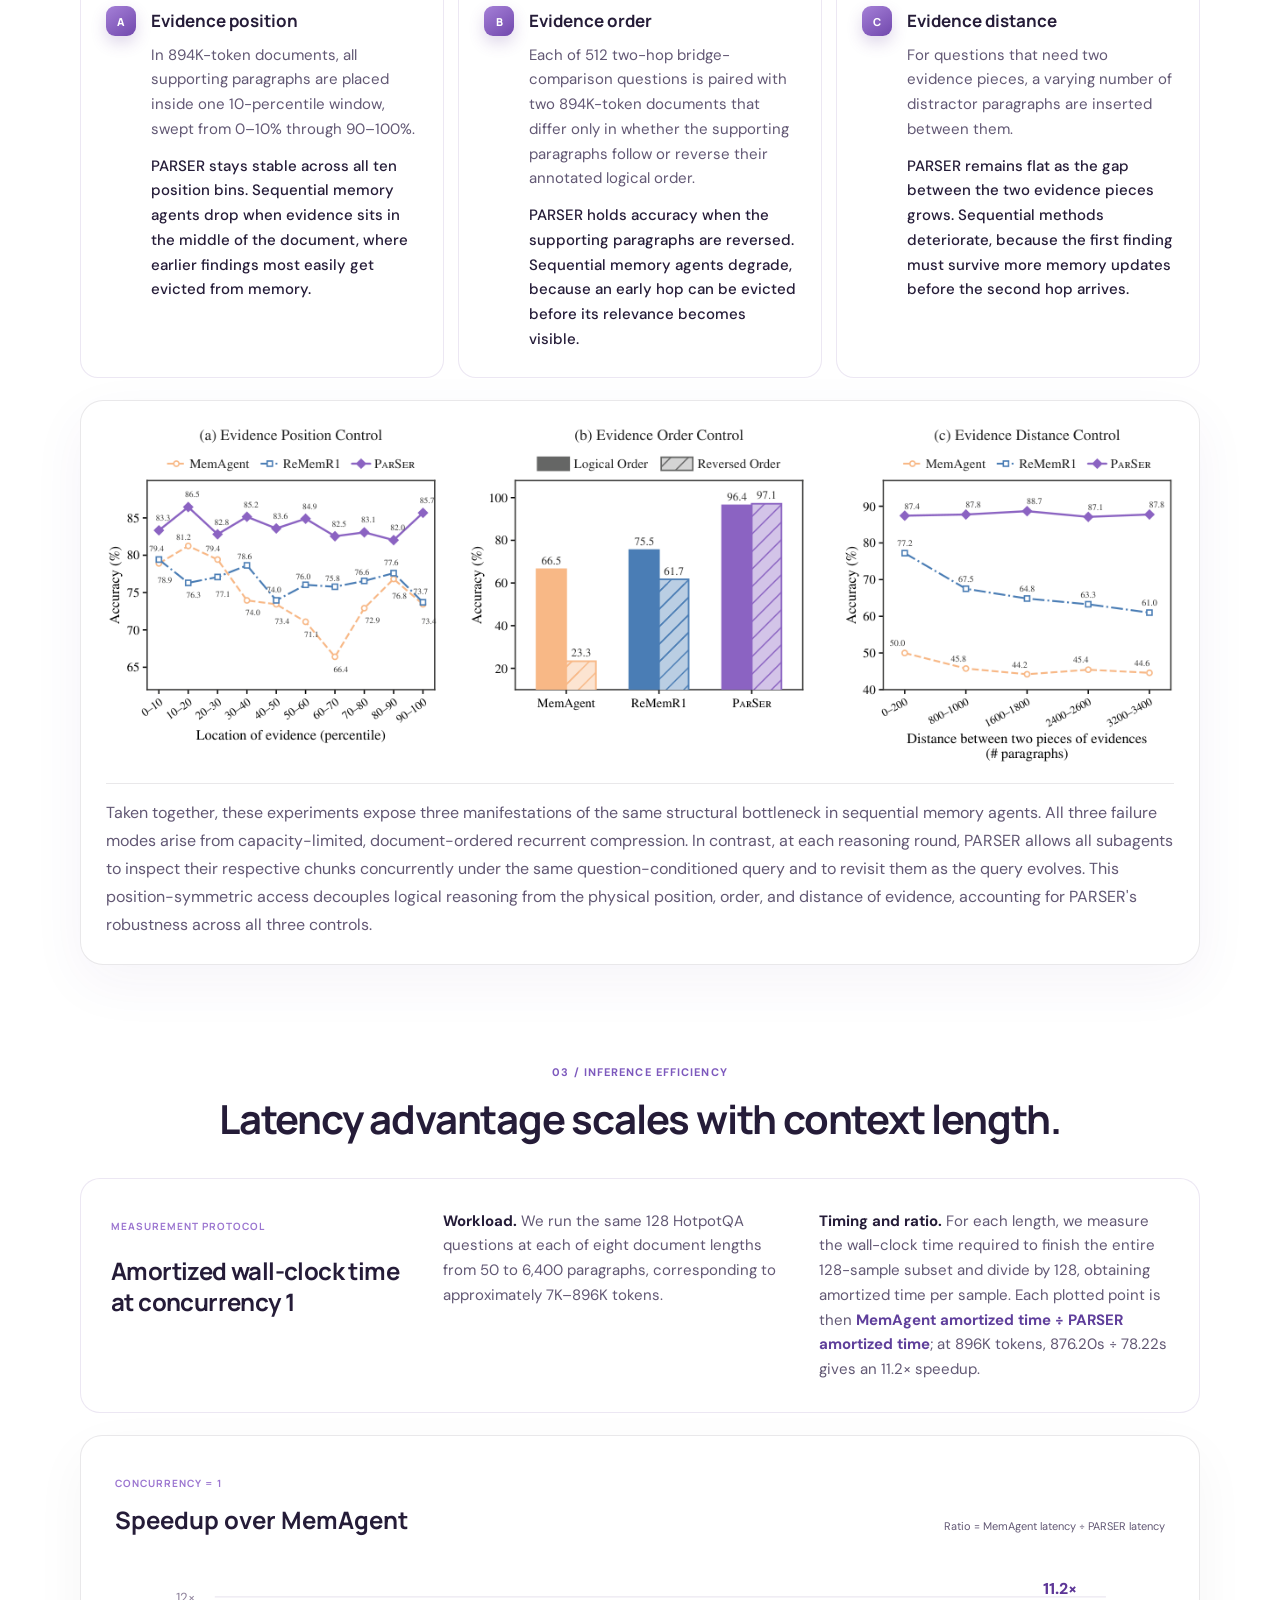
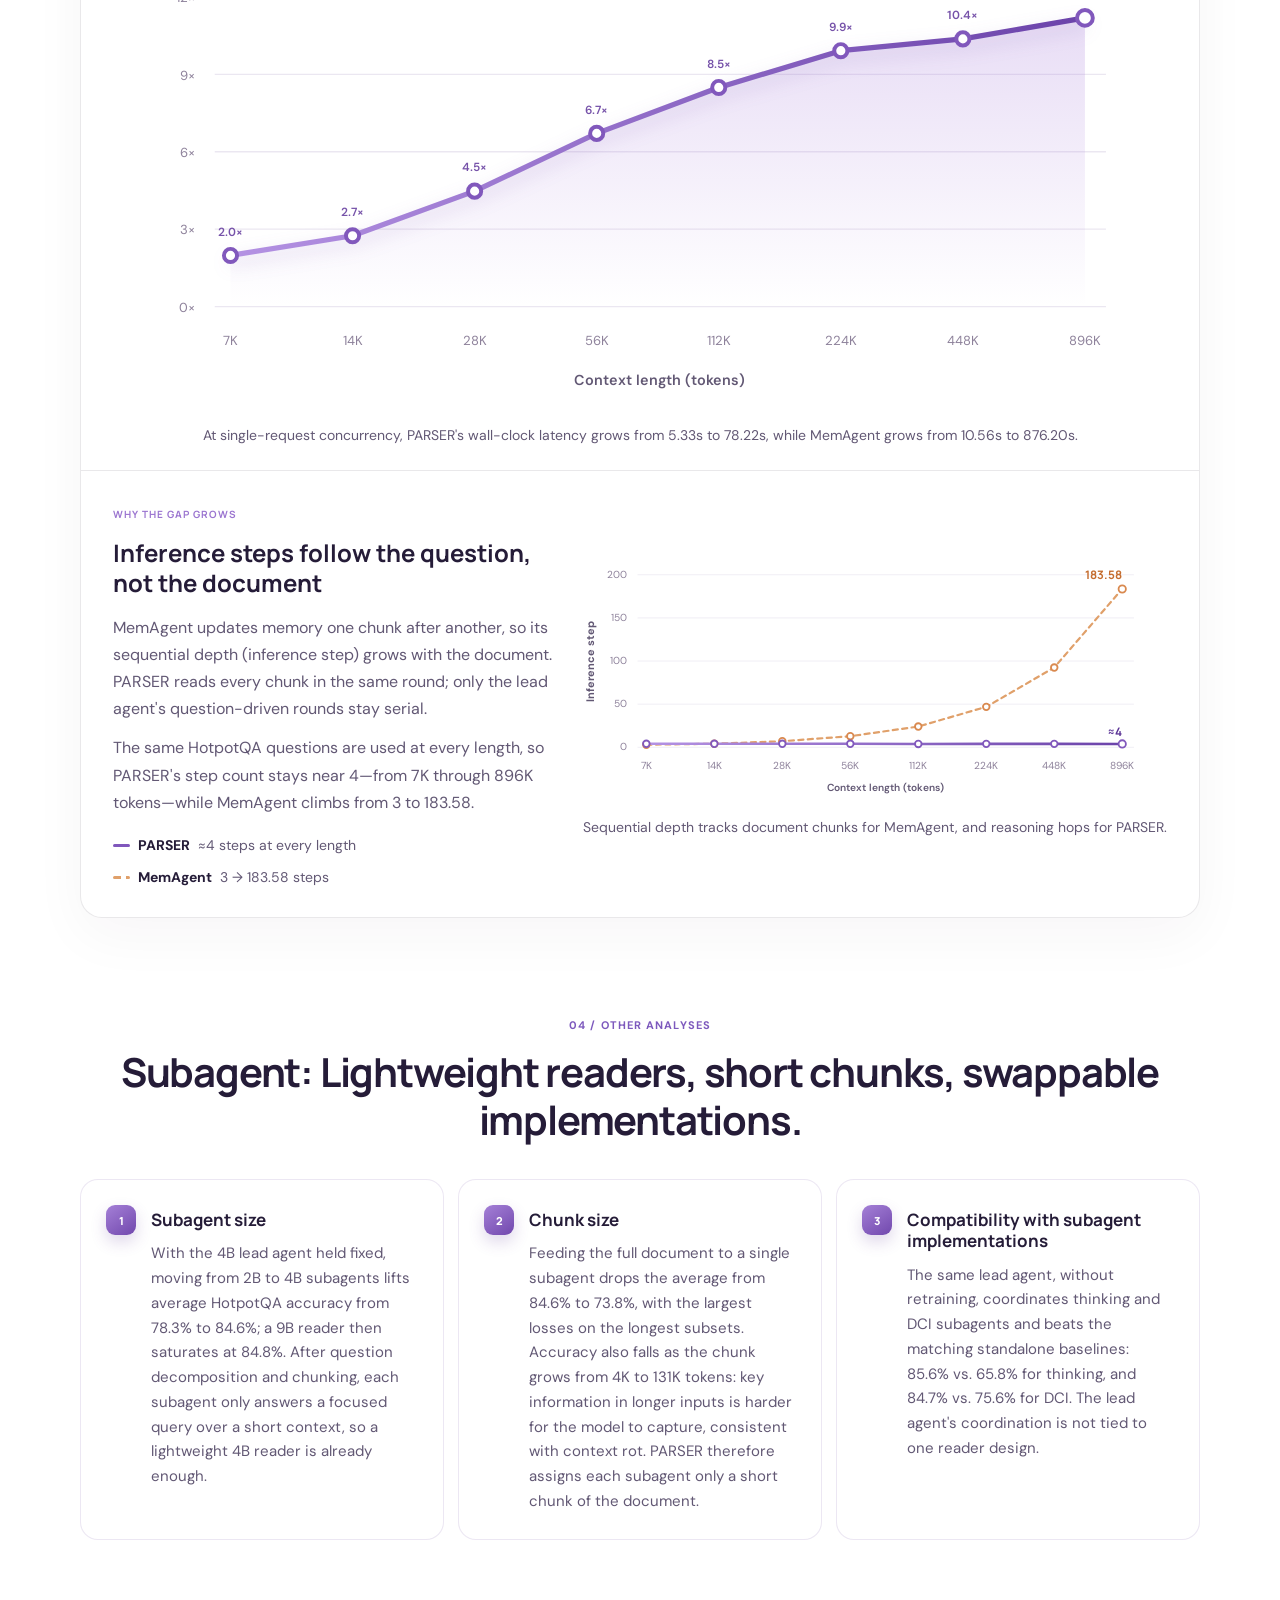
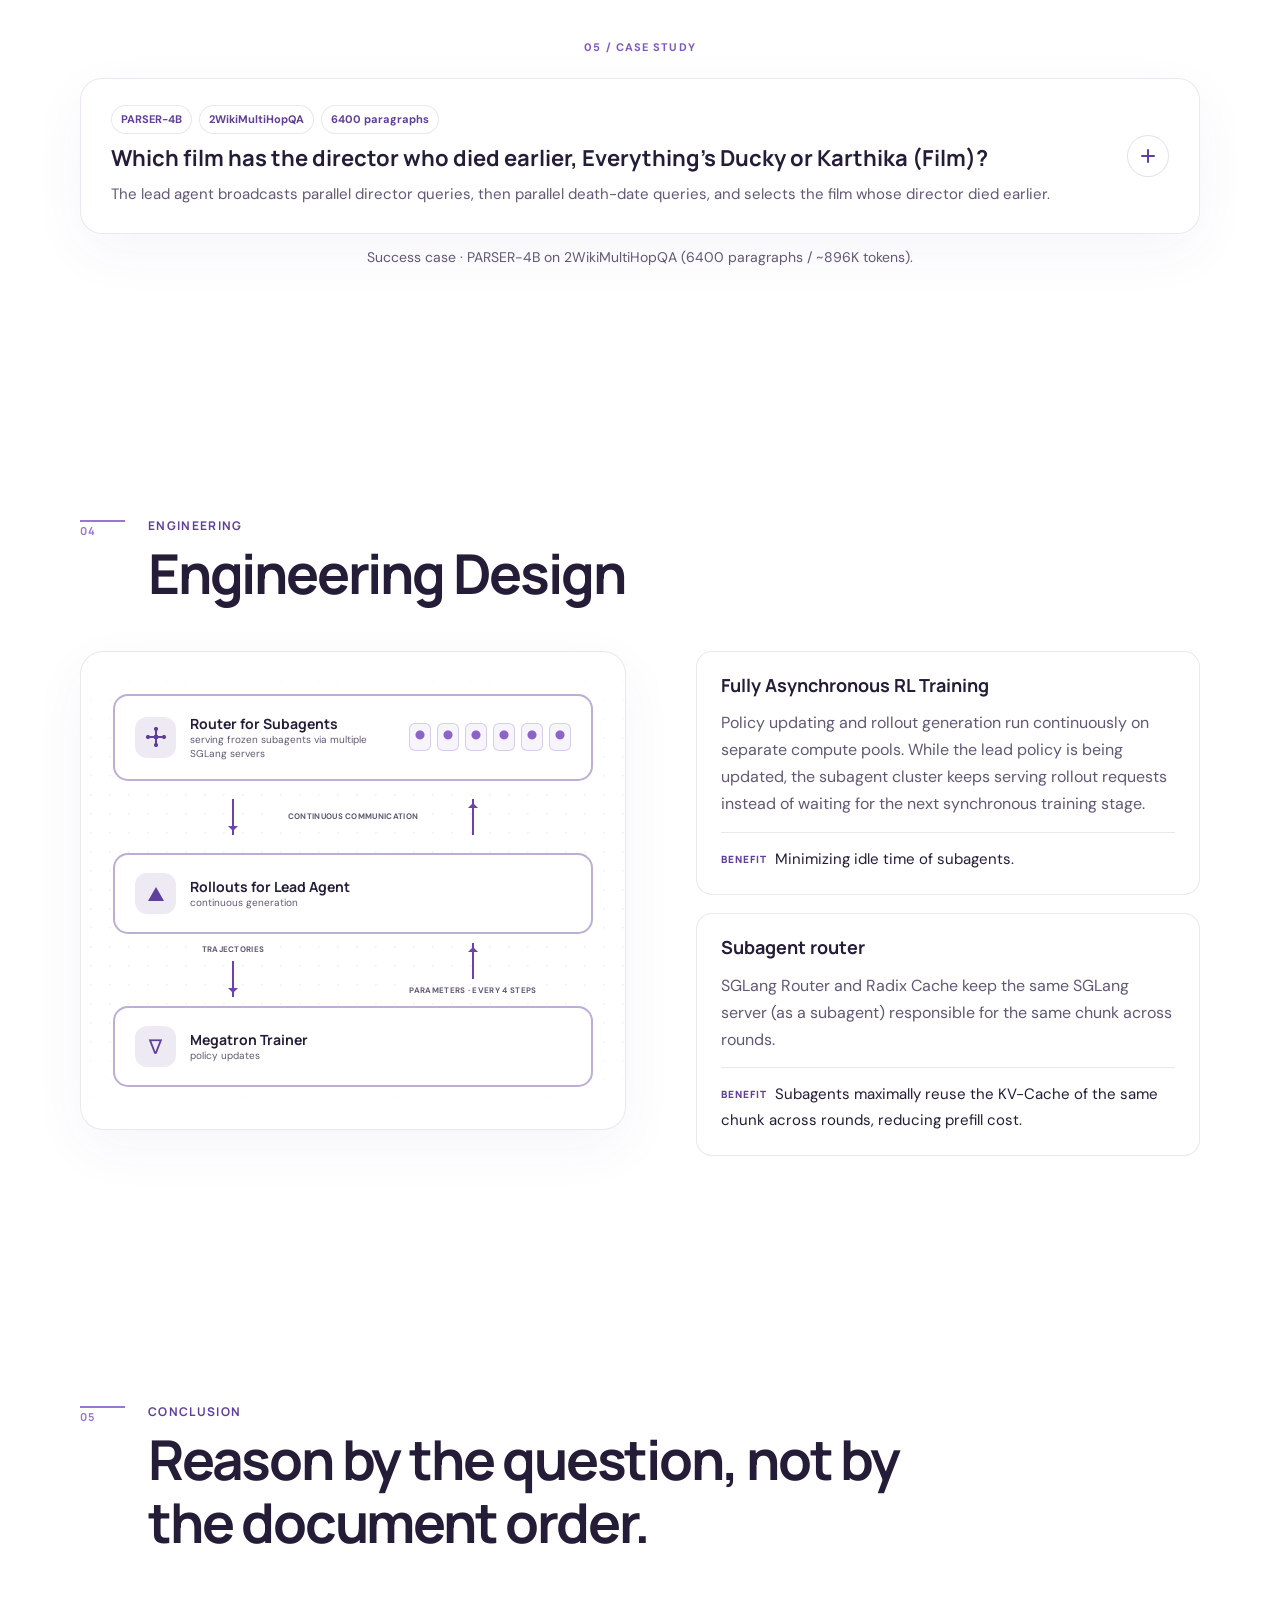
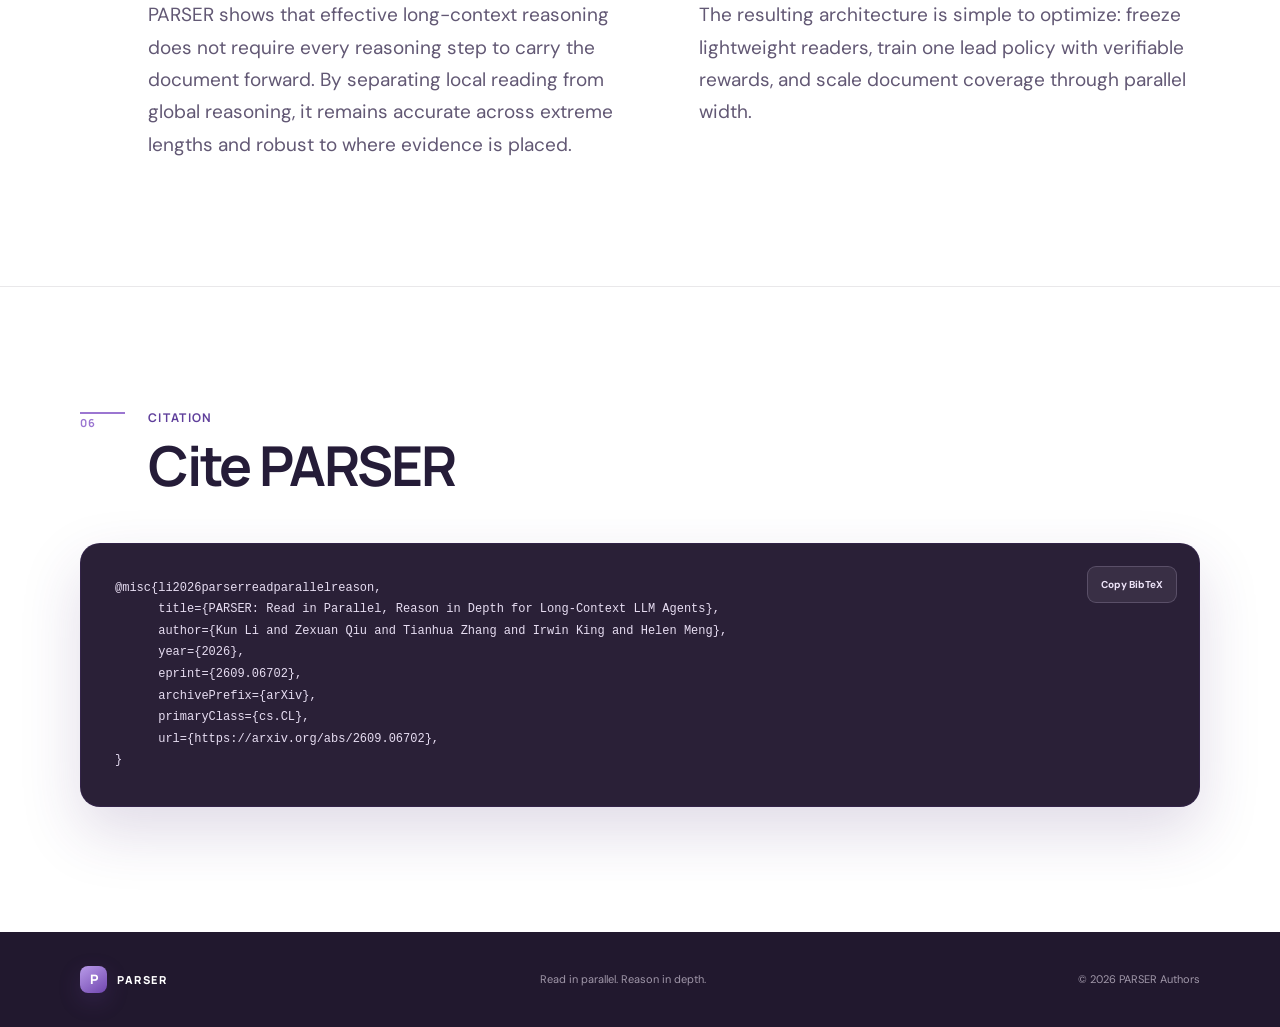
==== commit 34865858: "Update the method figure and correct MemAgent inference-step counts. Co-authored-by: Cursor <cursora" ====
--- a/index.html
+++ b/index.html
@@ -663,11 +663,11 @@
               </p>
               <p>
                 The same HotpotQA questions are used at every length, so PARSER's step count stays
-                near 4—from 7K through 896K tokens—while MemAgent climbs from 3.1 to 177.
+                near 4—from 7K through 896K tokens—while MemAgent climbs from 3 to 183.58.
               </p>
               <div class="step-legend">
                 <span><i class="parser-key"></i><b>PARSER</b> ≈4 steps at every length</span>
-                <span><i class="memagent-step-key"></i><b>MemAgent</b> 3.1 → 177 steps</span>
+                <span><i class="memagent-step-key"></i><b>MemAgent</b> 3 → 183.58 steps</span>
               </div>
             </div>
             <figure class="step-chart-card">
@@ -679,7 +679,7 @@
               >
                 <title id="step-title">Inference step counts of MemAgent and PARSER by context length</title>
                 <desc id="step-desc">
-                  MemAgent steps grow from 3.1 at 7K tokens to 177 at 896K tokens.
+                  MemAgent steps grow from 3 at 7K tokens to 183.58 at 896K tokens.
                   PARSER stays near 4 steps at every length.
                 </desc>
                 <defs>
@@ -705,21 +705,21 @@
                 <text class="axis-title y-axis-title" transform="rotate(-90 16 156)" x="16" y="156">Inference step</text>
                 <path
                   class="step-line memagent"
-                  d="M88 270.4 L181 268.8 L274 265.8 L367 259.1 L460 245.4 L553 218.1 L646 166.6 L739 65.3"
+                  d="M88 270.46 L181 269.13 L274 265.68 L367 258.83 L460 245.57 L553 218.67 L646 164.90 L739 57.38"
                 />
                 <path
                   class="step-line parser"
                   d="M88 269.2 L181 269.2 L274 269.2 L367 269.2 L460 269.4 L553 269.3 L646 269.3 L739 269.4"
                 />
                 <g class="step-points memagent-points">
-                  <circle cx="88" cy="270.4" r="4.5" />
-                  <circle cx="181" cy="268.8" r="4.5" />
-                  <circle cx="274" cy="265.8" r="4.5" />
-                  <circle cx="367" cy="259.1" r="4.5" />
-                  <circle cx="460" cy="245.4" r="4.5" />
-                  <circle cx="553" cy="218.1" r="4.5" />
-                  <circle cx="646" cy="166.6" r="4.5" />
-                  <circle cx="739" cy="65.3" r="5" />
+                  <circle cx="88" cy="270.46" r="4.5" />
+                  <circle cx="181" cy="269.13" r="4.5" />
+                  <circle cx="274" cy="265.68" r="4.5" />
+                  <circle cx="367" cy="258.83" r="4.5" />
+                  <circle cx="460" cy="245.57" r="4.5" />
+                  <circle cx="553" cy="218.67" r="4.5" />
+                  <circle cx="646" cy="164.90" r="4.5" />
+                  <circle cx="739" cy="57.38" r="5" />
                 </g>
                 <g class="step-points parser-points">
                   <circle cx="88" cy="269.2" r="4.5" />
@@ -732,7 +732,7 @@
                   <circle cx="739" cy="269.4" r="5" />
                 </g>
                 <g class="step-values">
-                  <text class="mem-value" x="739" y="52">177</text>
+                  <text class="mem-value" x="739" y="44">183.58</text>
                   <text class="parser-value" x="739" y="258">≈4</text>
                 </g>
                 <g class="speedup-x-labels">
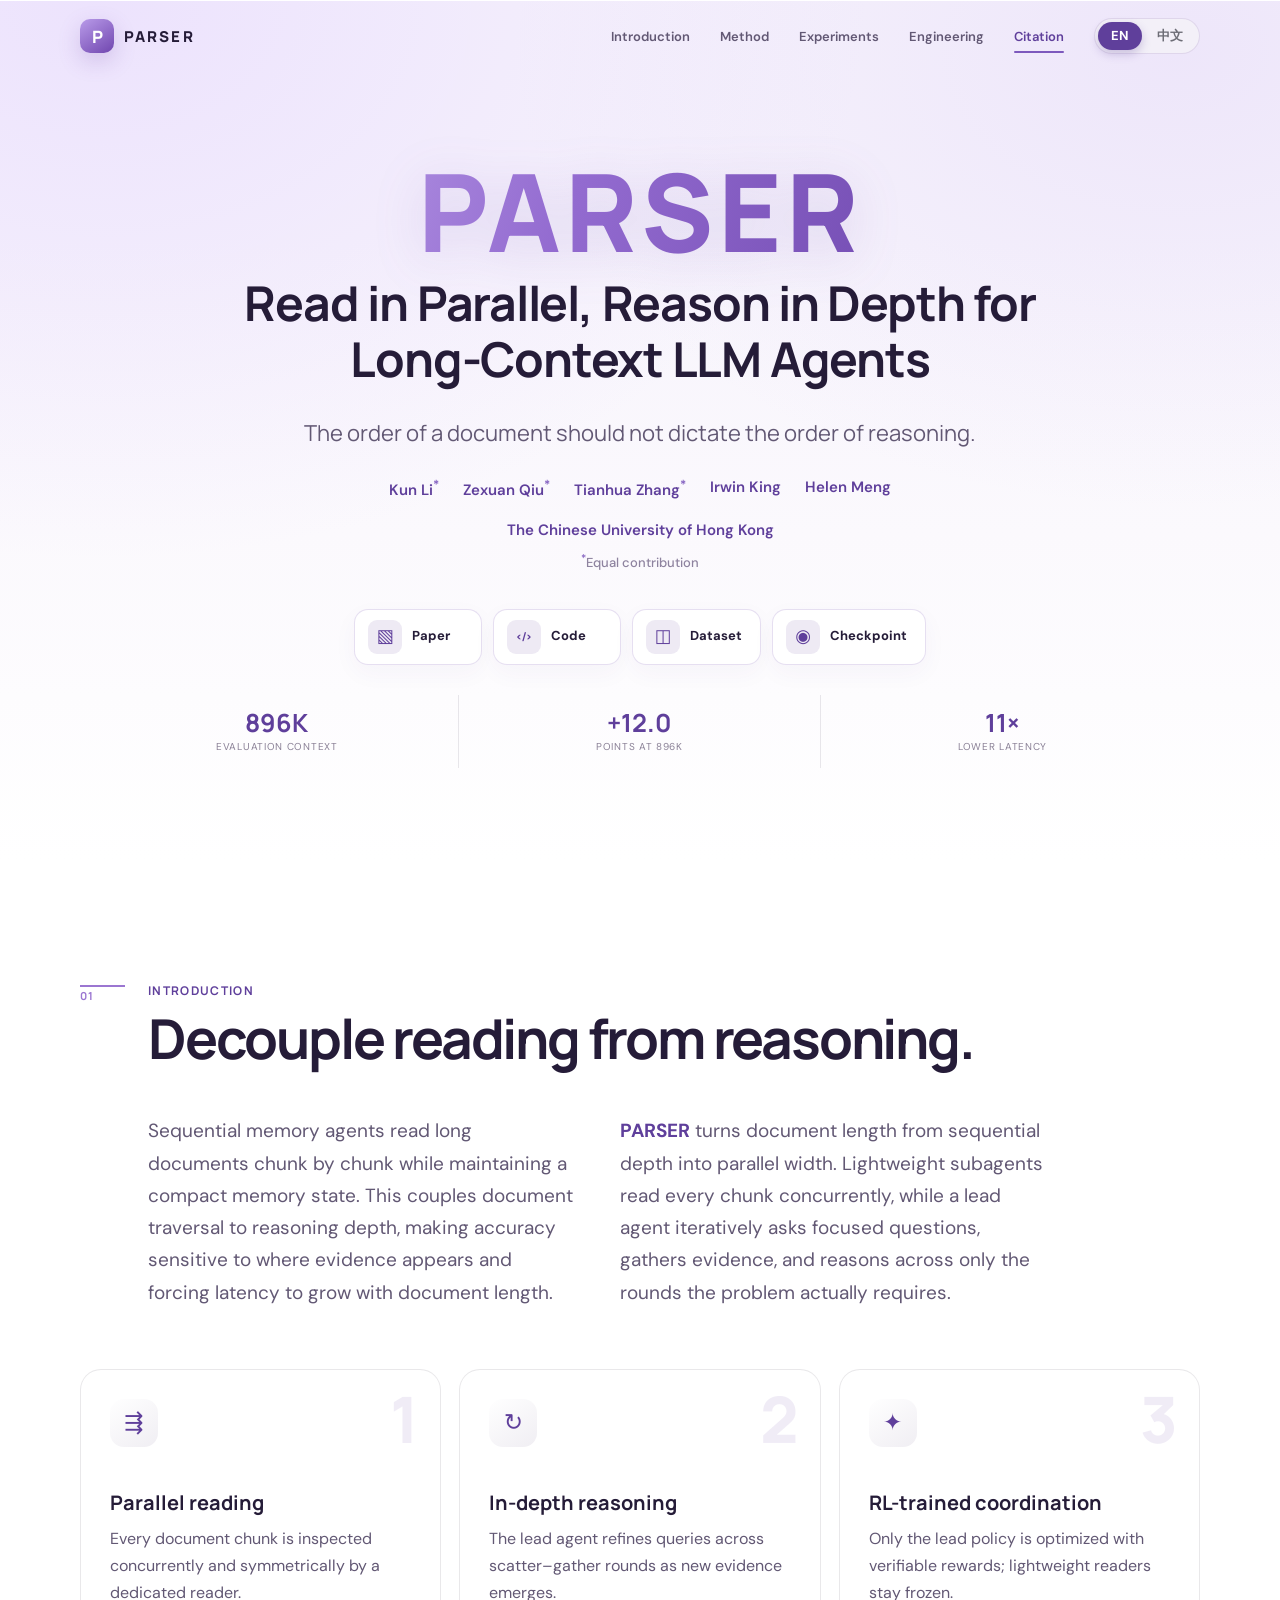
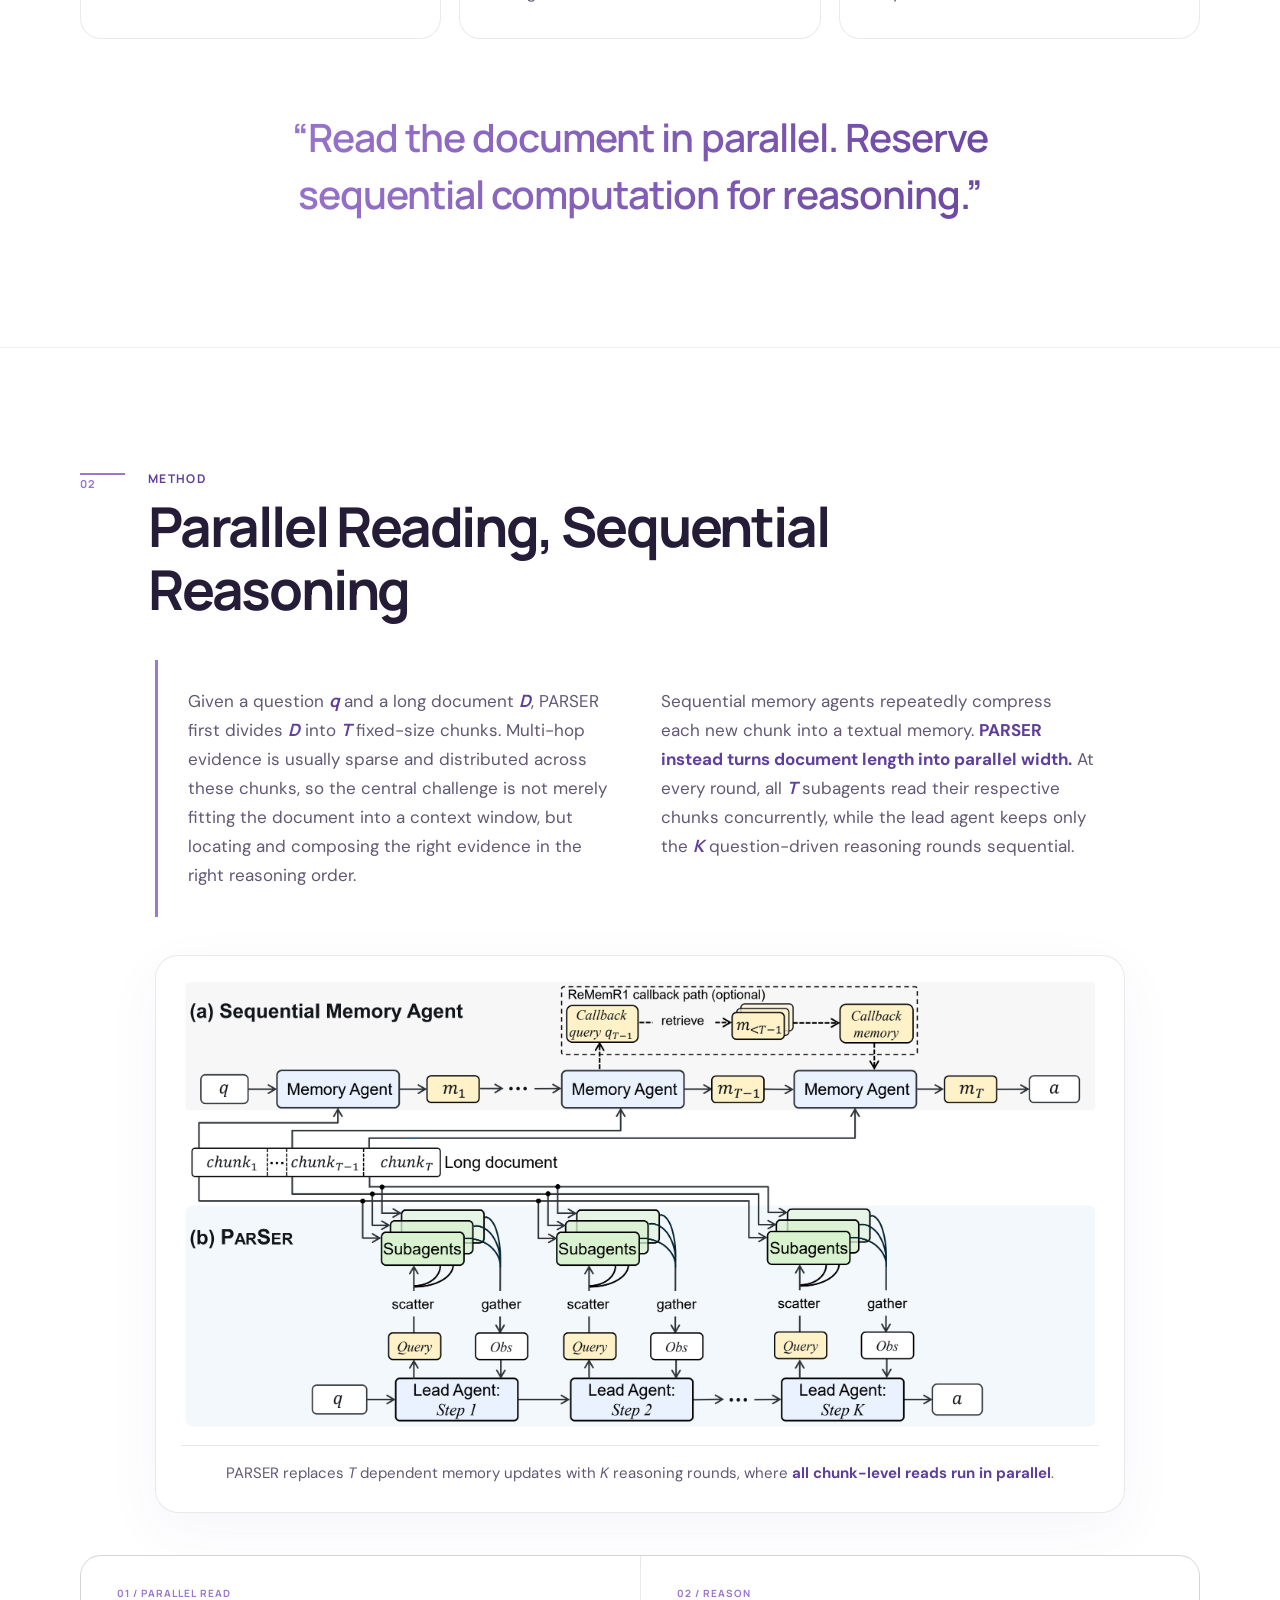
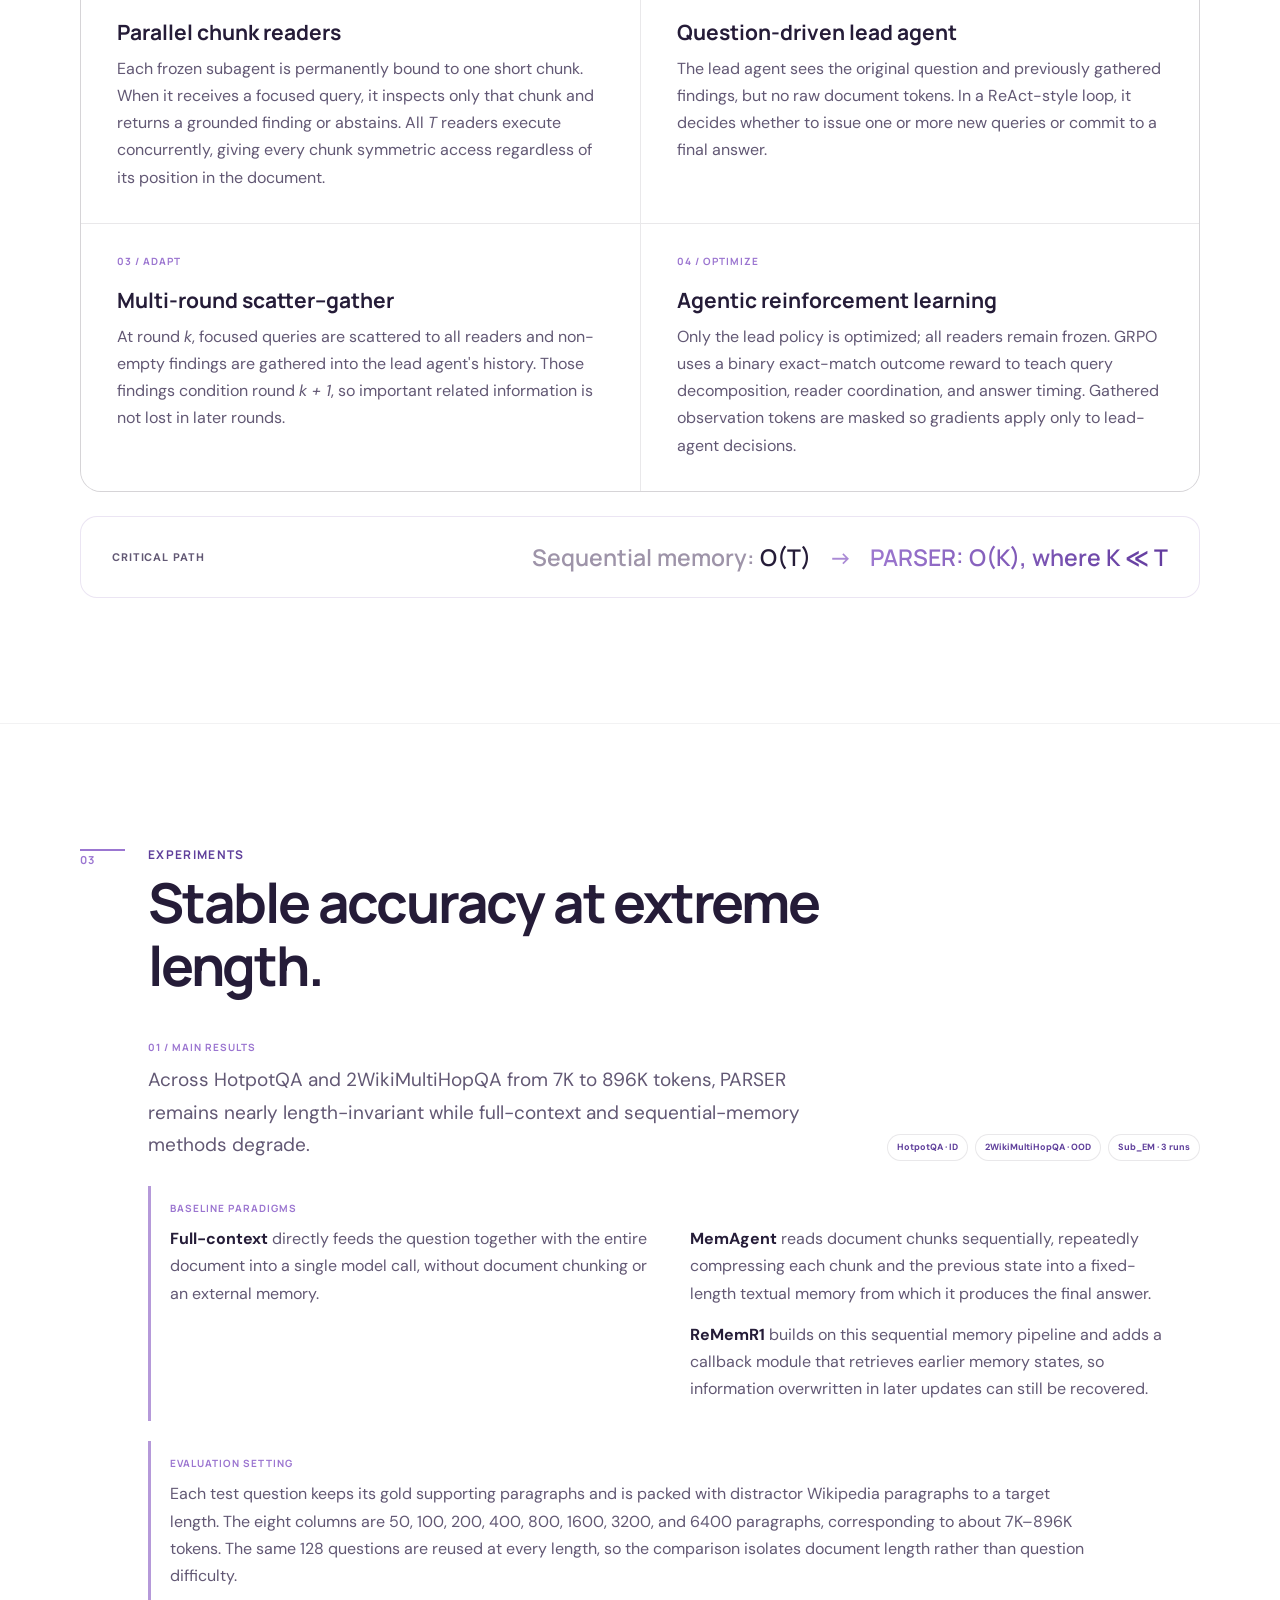
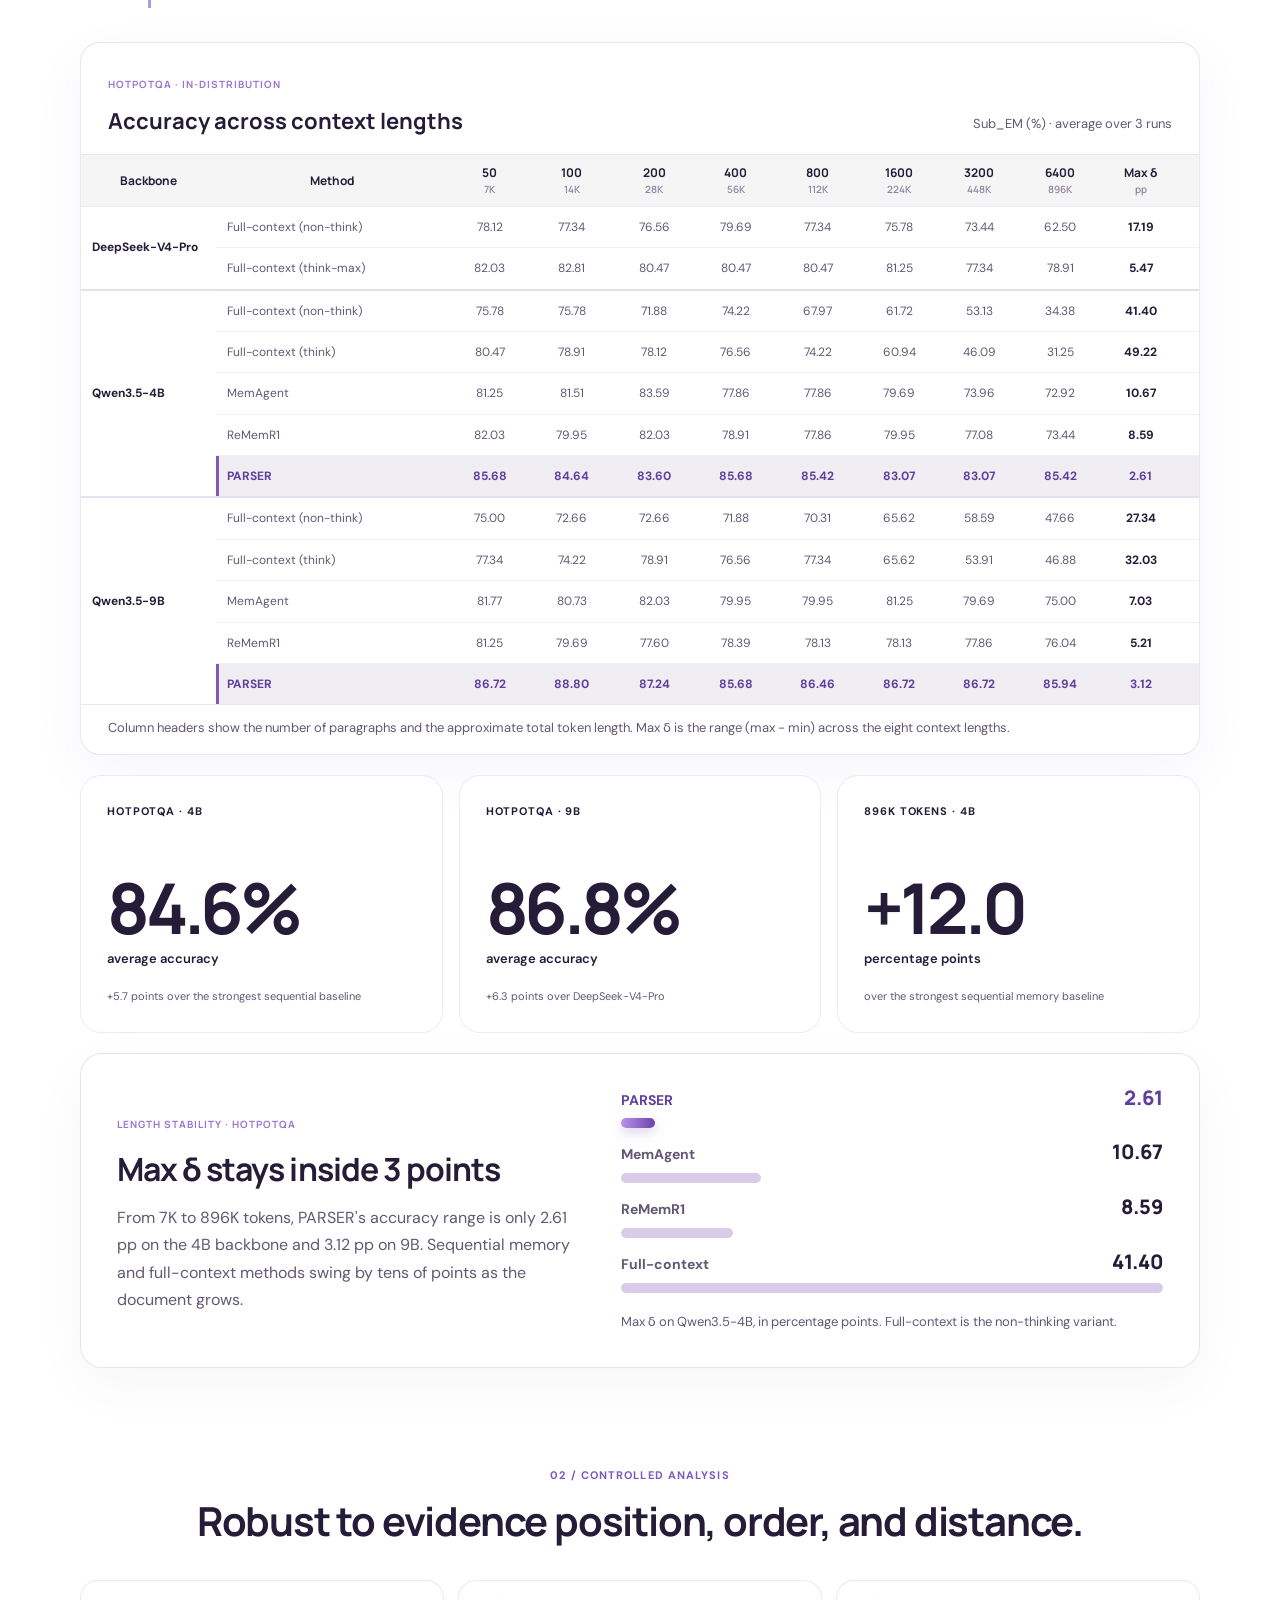
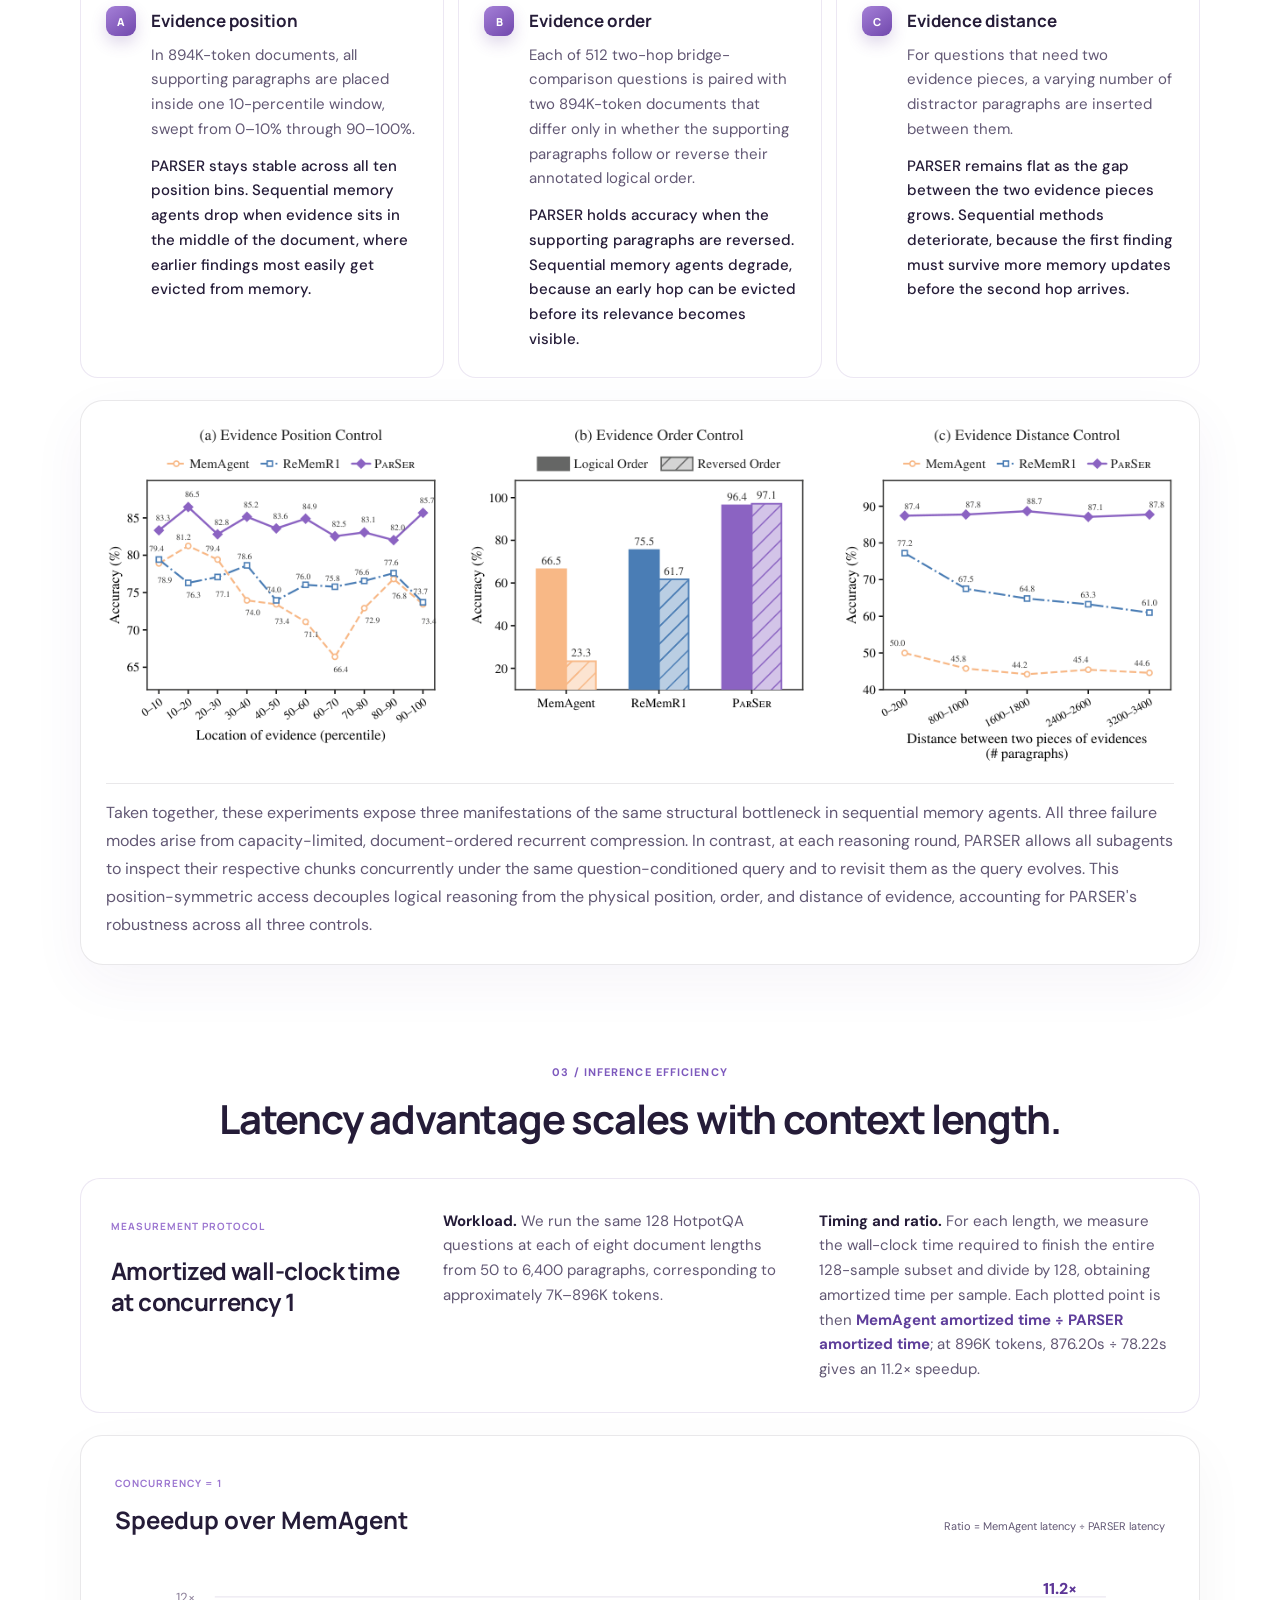
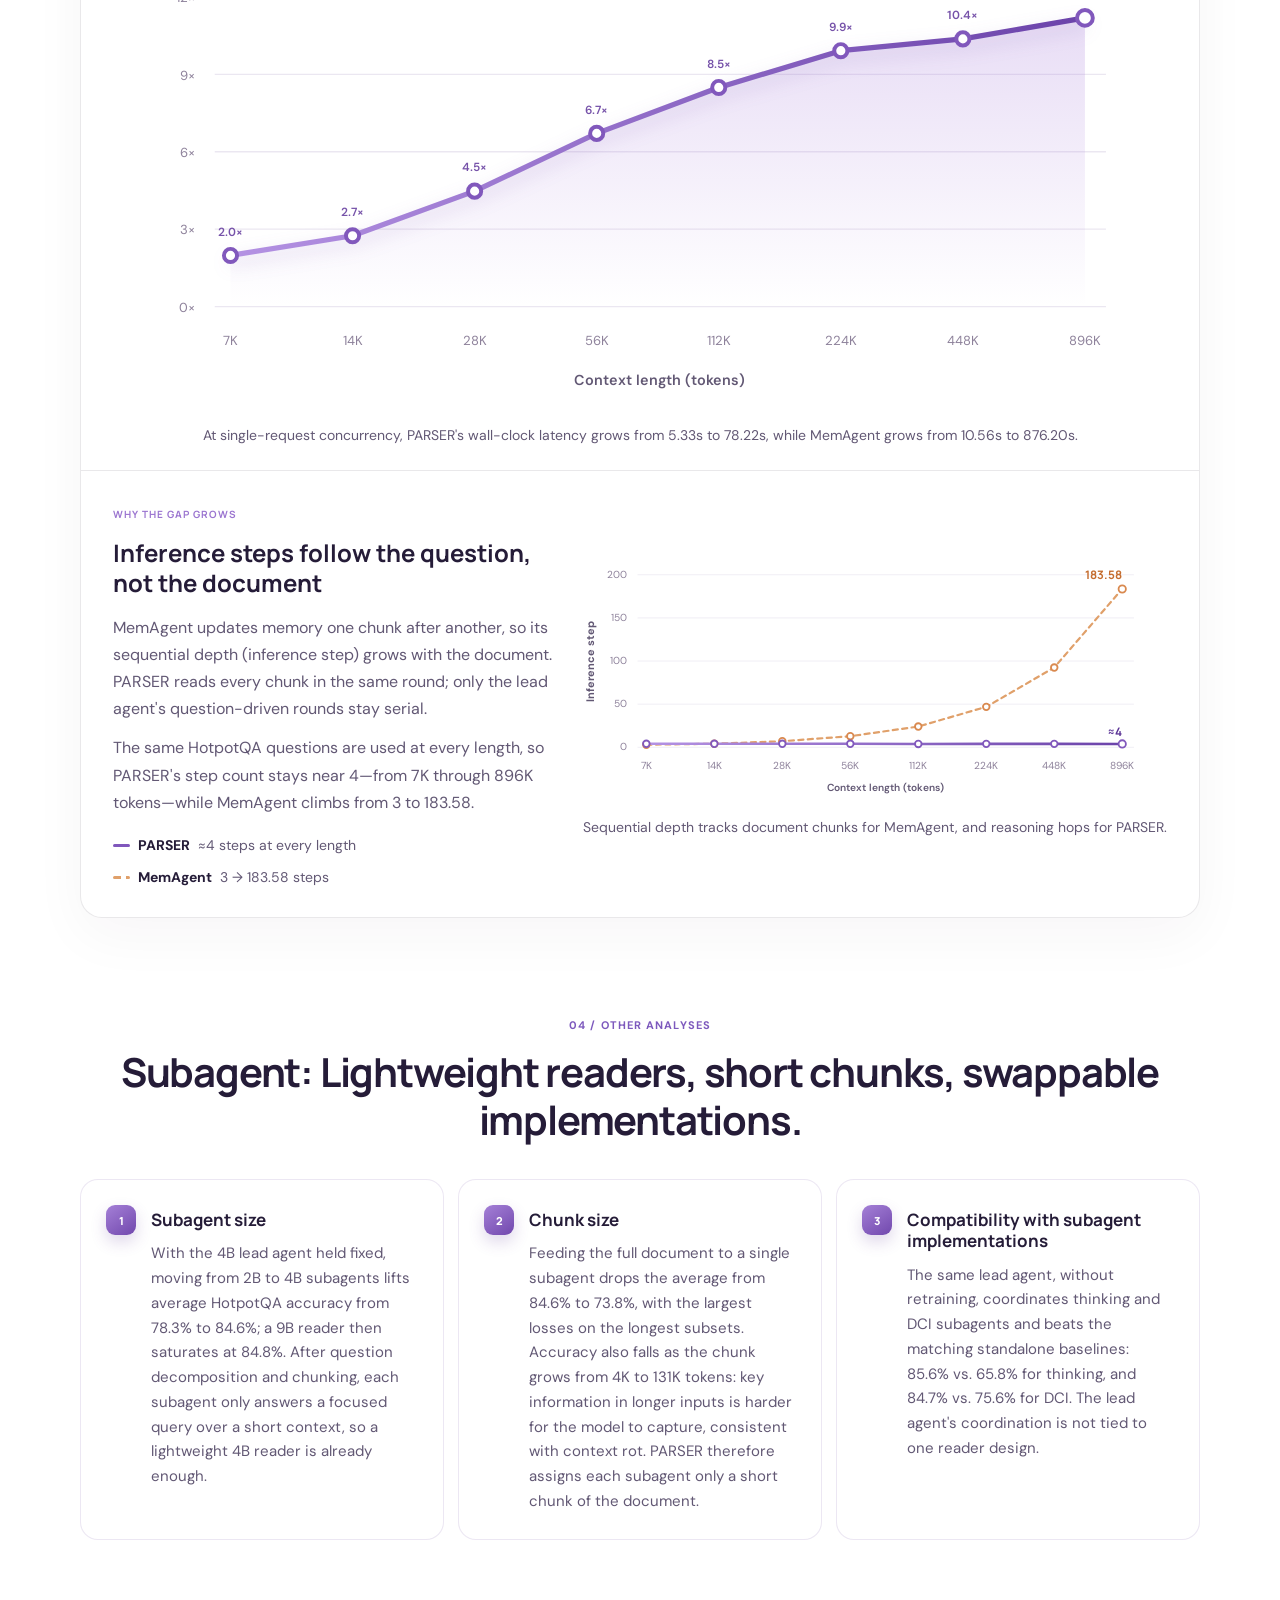
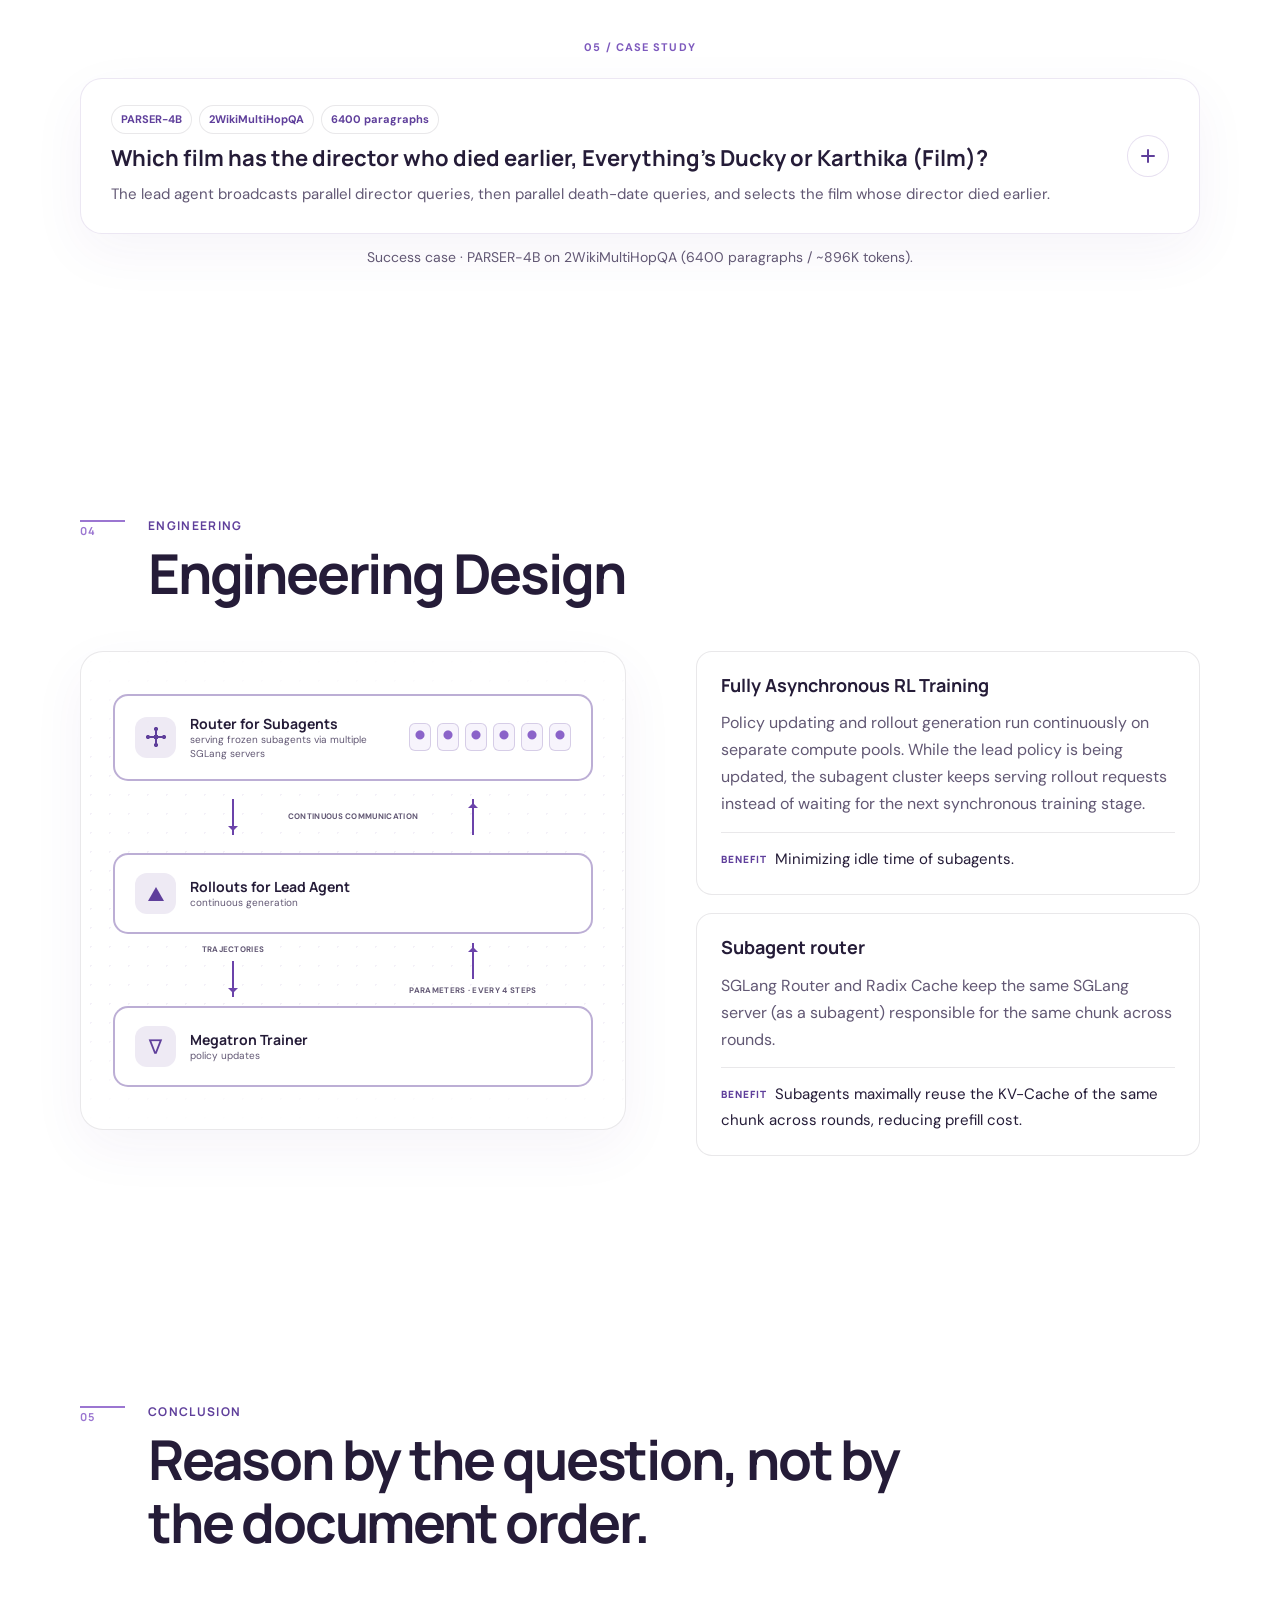
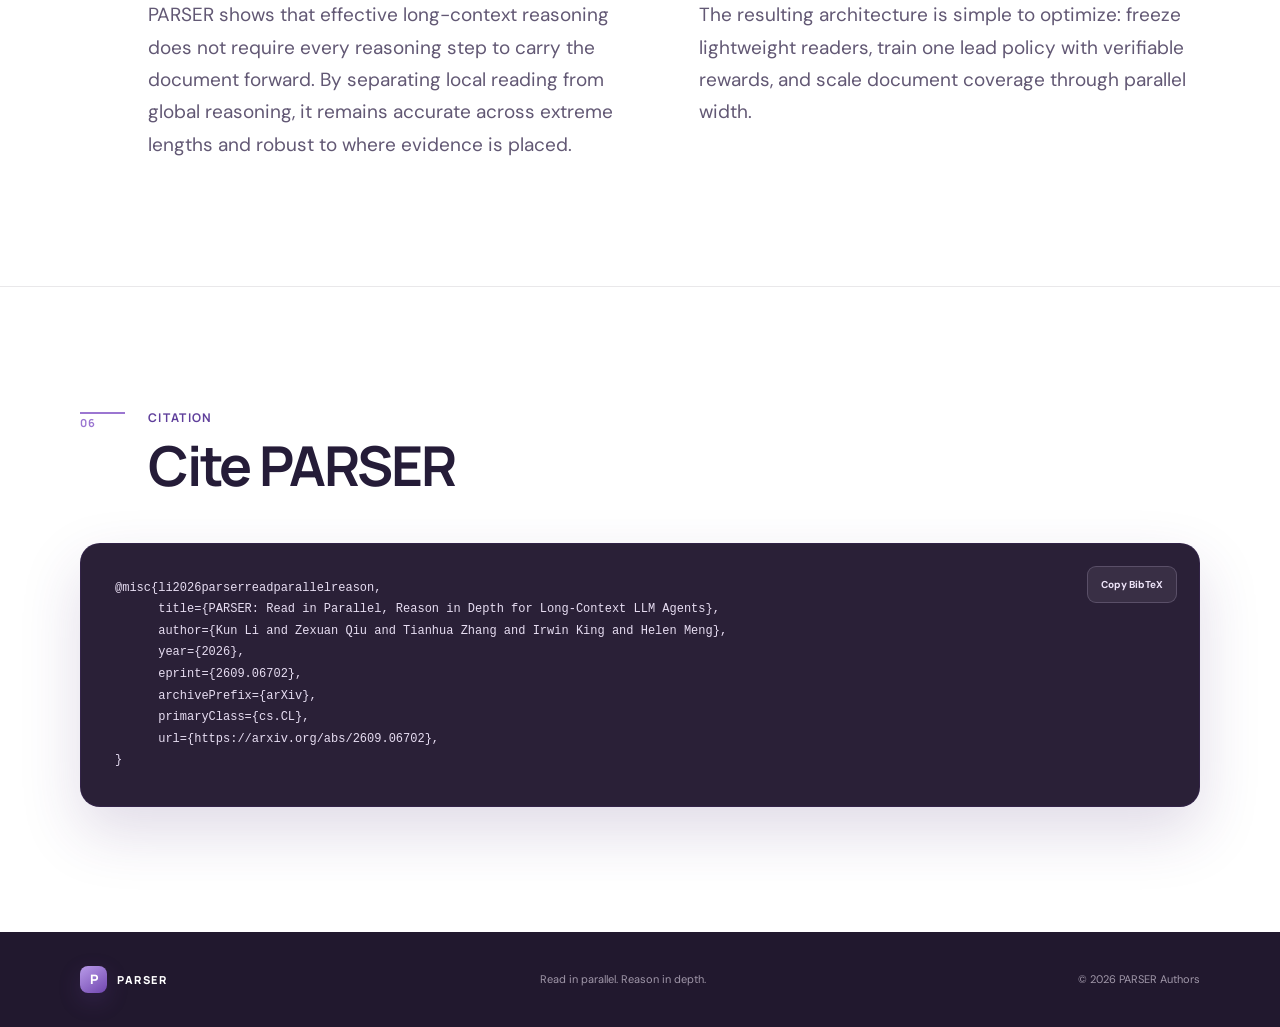
==== commit c12ceb36: "Keep the Introduction section on a solid white background. Co-authored-by: Cursor <cursoragent@curso" ====
--- a/index.html
+++ b/index.html
@@ -20,9 +20,6 @@
     <link rel="stylesheet" href="./styles.css" />
   </head>
   <body>
-    <div class="ambient ambient-one" aria-hidden="true"></div>
-    <div class="ambient ambient-two" aria-hidden="true"></div>
-
     <header class="site-header">
       <nav class="nav shell" aria-label="Primary navigation">
         <a class="brand" href="#top" aria-label="PARSER home">
@@ -48,6 +45,8 @@
 
     <main id="top">
       <section class="hero">
+        <div class="ambient ambient-one" aria-hidden="true"></div>
+        <div class="ambient ambient-two" aria-hidden="true"></div>
         <div class="shell">
         <h1 class="fade-in delay-1">
           <span class="parser-word">PARSER</span>
@@ -96,7 +95,8 @@
         </div>
       </section>
 
-      <section id="introduction" class="section shell">
+      <section id="introduction" class="section">
+        <div class="shell">
         <div class="section-heading">
           <span class="section-number">01</span>
           <div>
@@ -143,6 +143,7 @@
         <blockquote>
           “Read the document in parallel. Reserve sequential computation for reasoning.”
         </blockquote>
+        </div>
       </section>
 
       <section id="method" class="section section-tint">
--- a/styles.css
+++ b/styles.css
@@ -226,6 +226,8 @@
 .hero {
   margin-top: -72px;
   padding: 160px 0 92px;
+  position: relative;
+  overflow: hidden;
   text-align: center;
   background:
     radial-gradient(ellipse at 8% 0%, rgba(214, 190, 255, 0.32), transparent 46%),
@@ -657,6 +659,10 @@
 .section {
   padding-block: 125px;
   scroll-margin-top: 70px;
+}
+
+#introduction {
+  background: #fff;
 }
 
 .section-heading {
